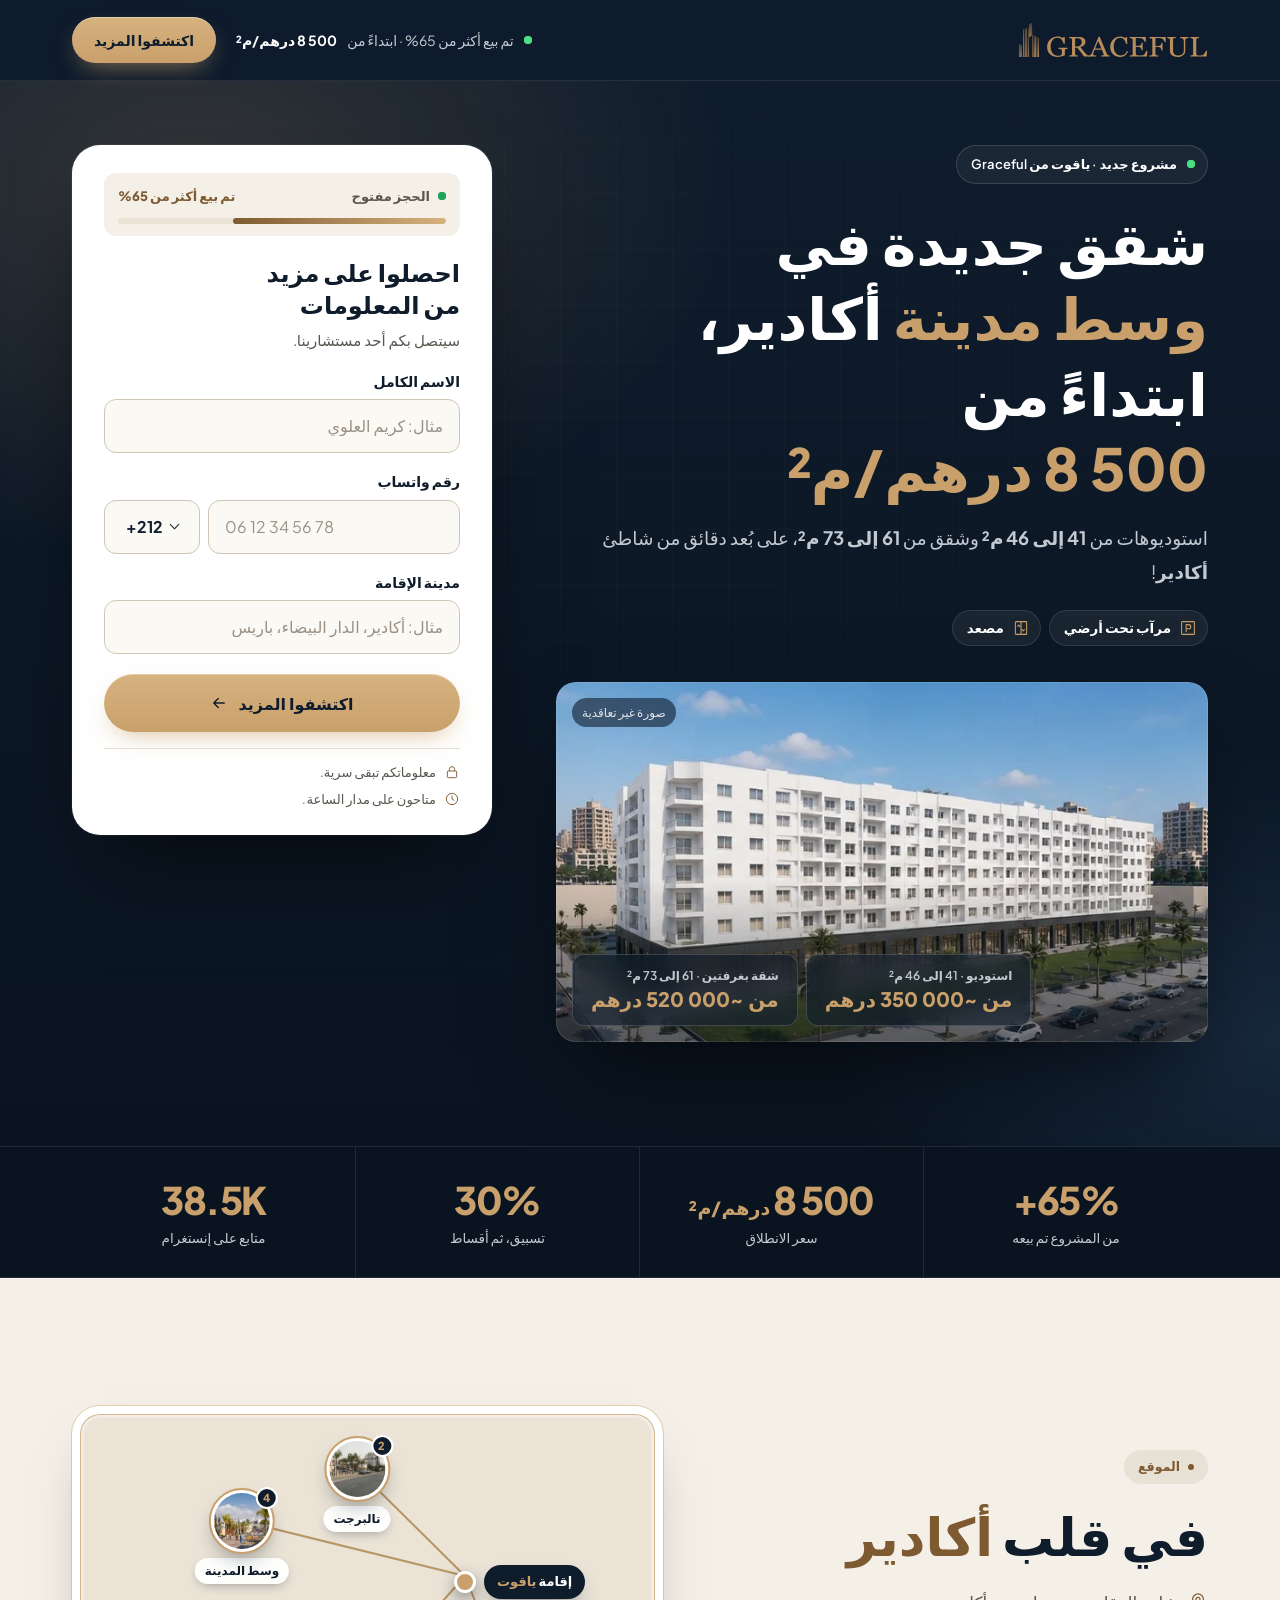
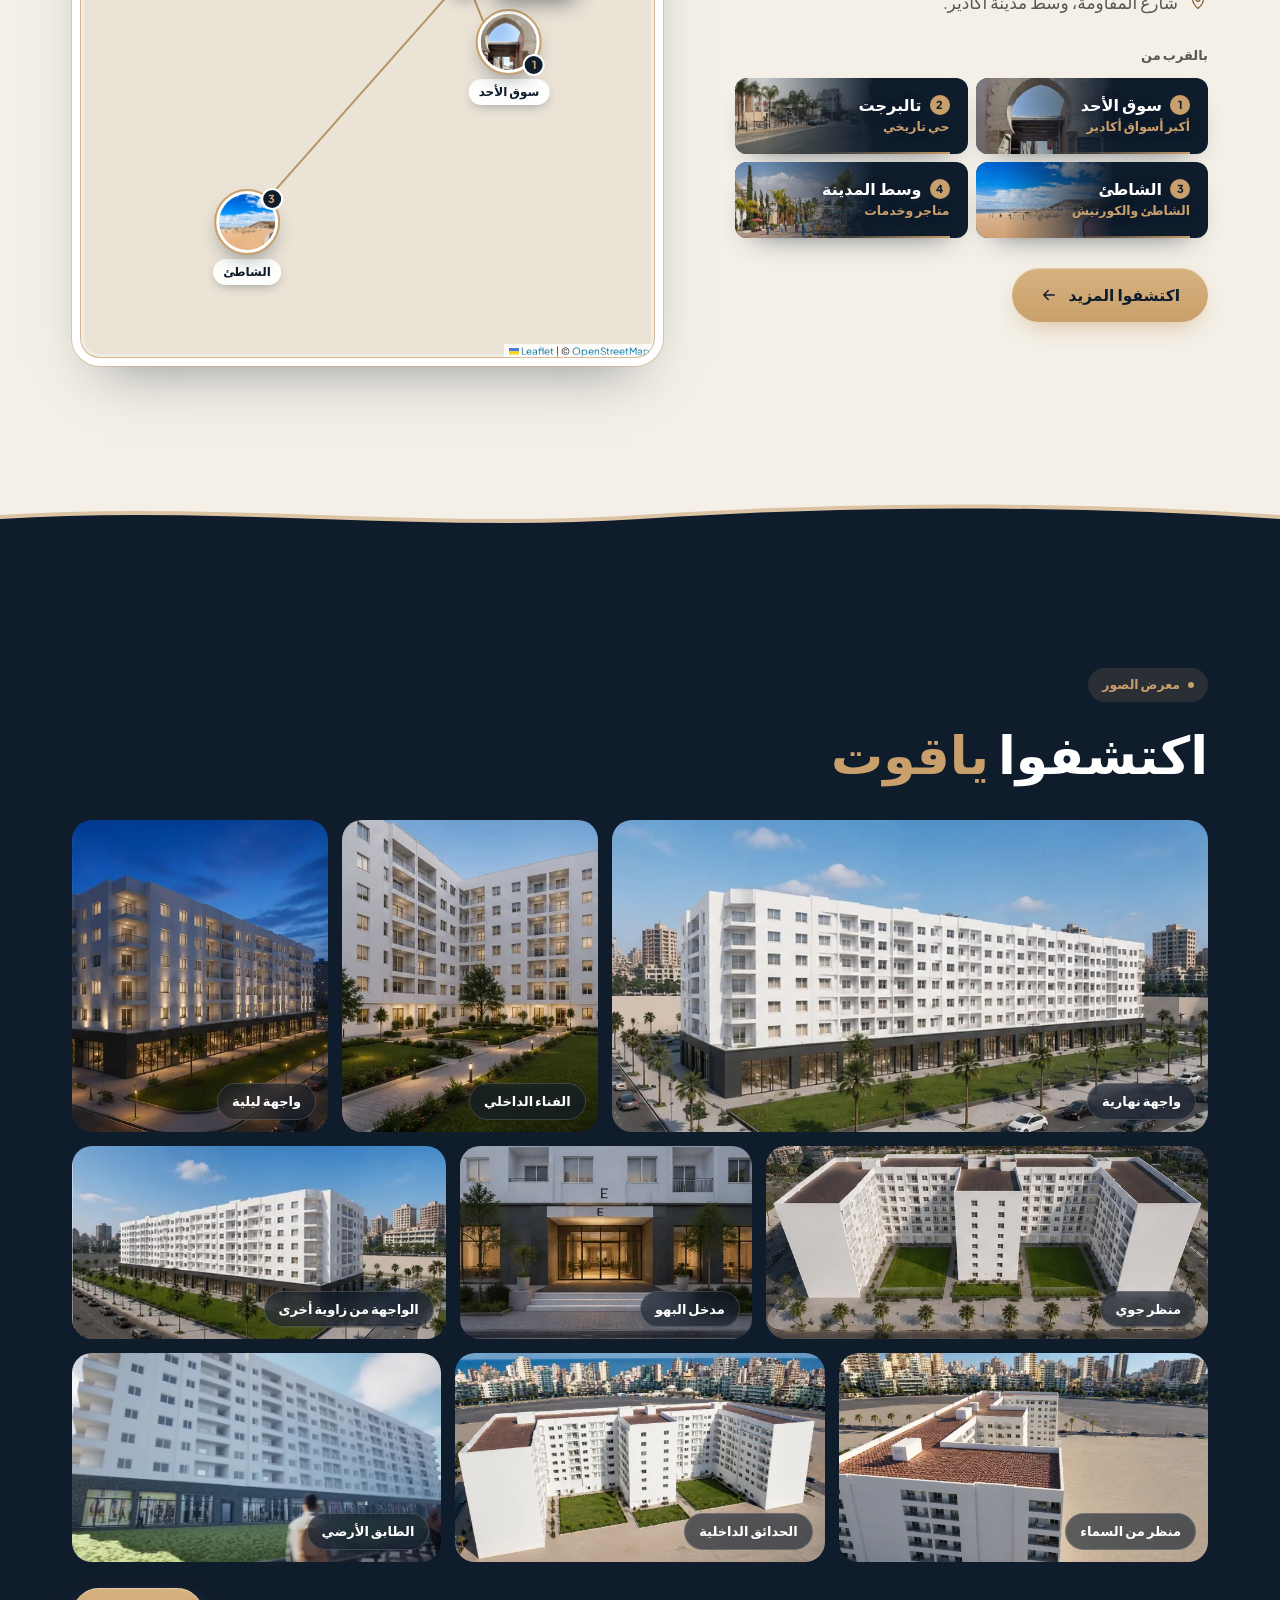
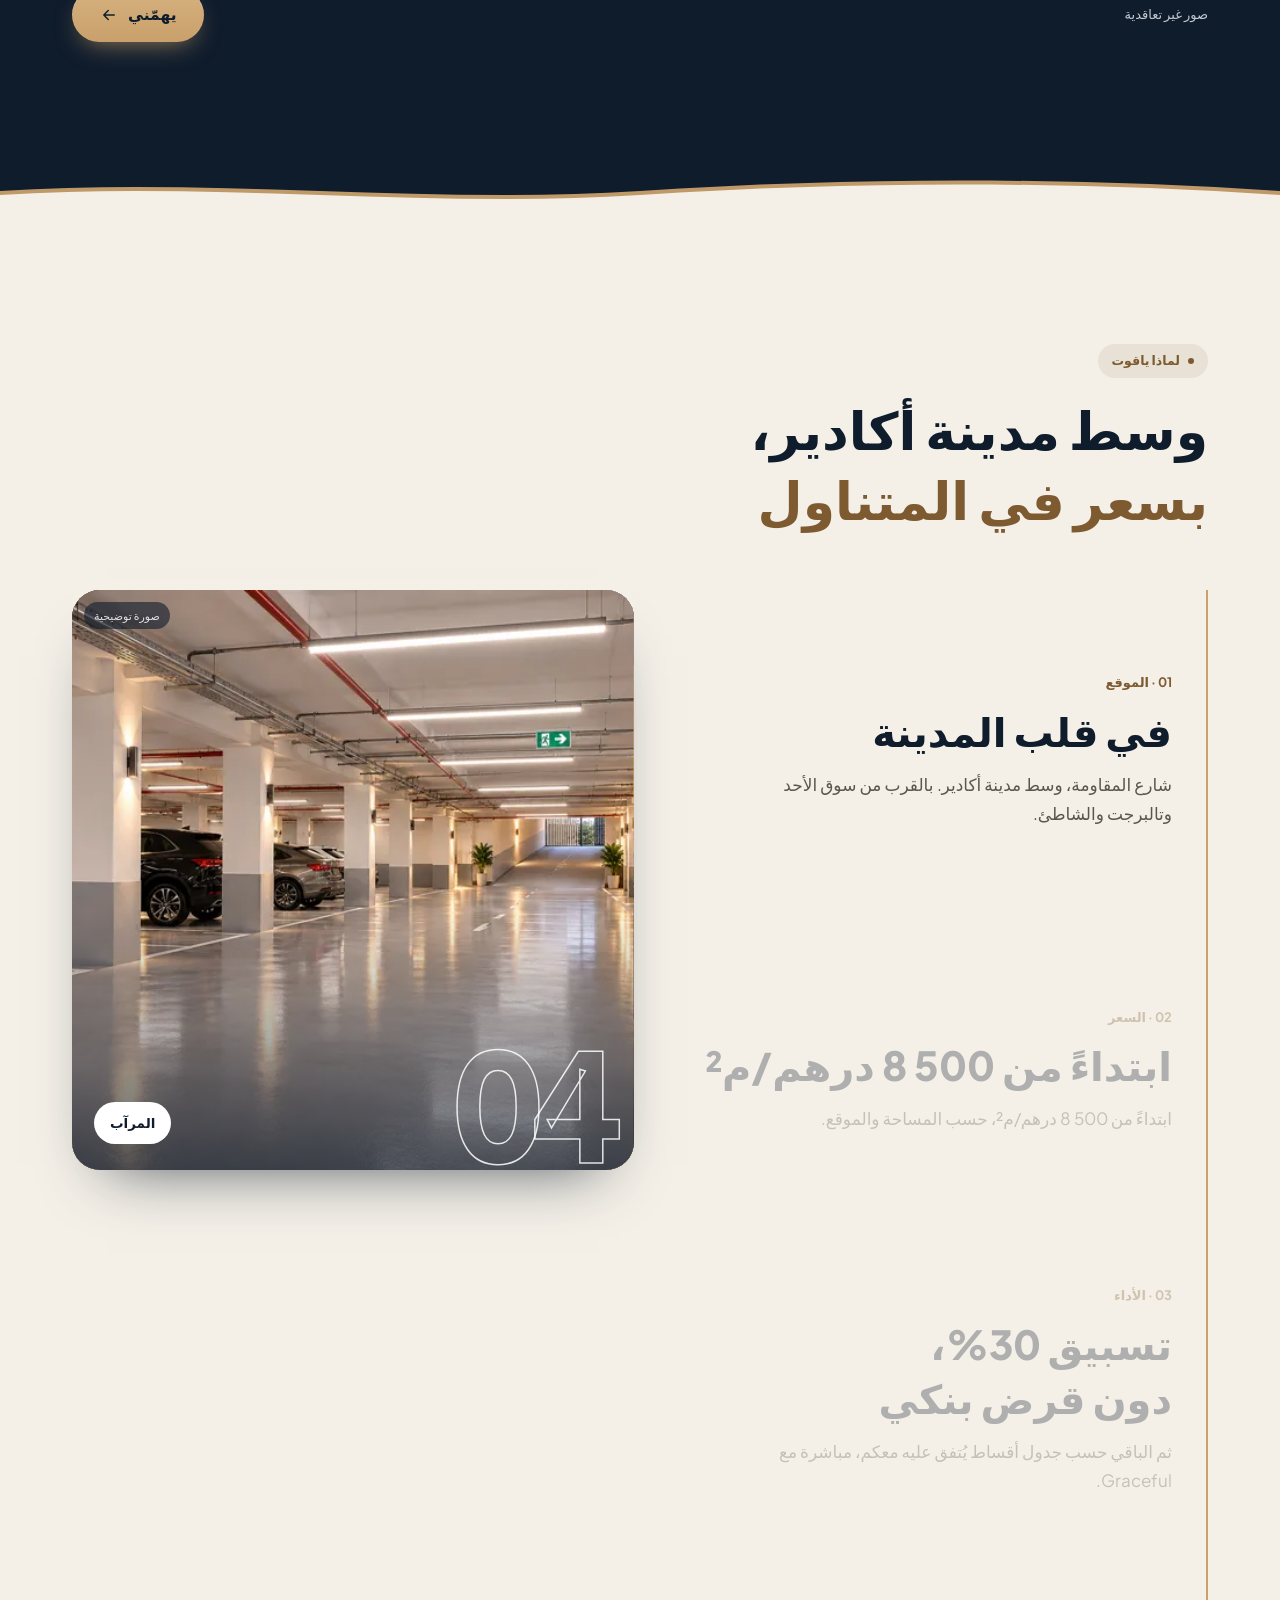
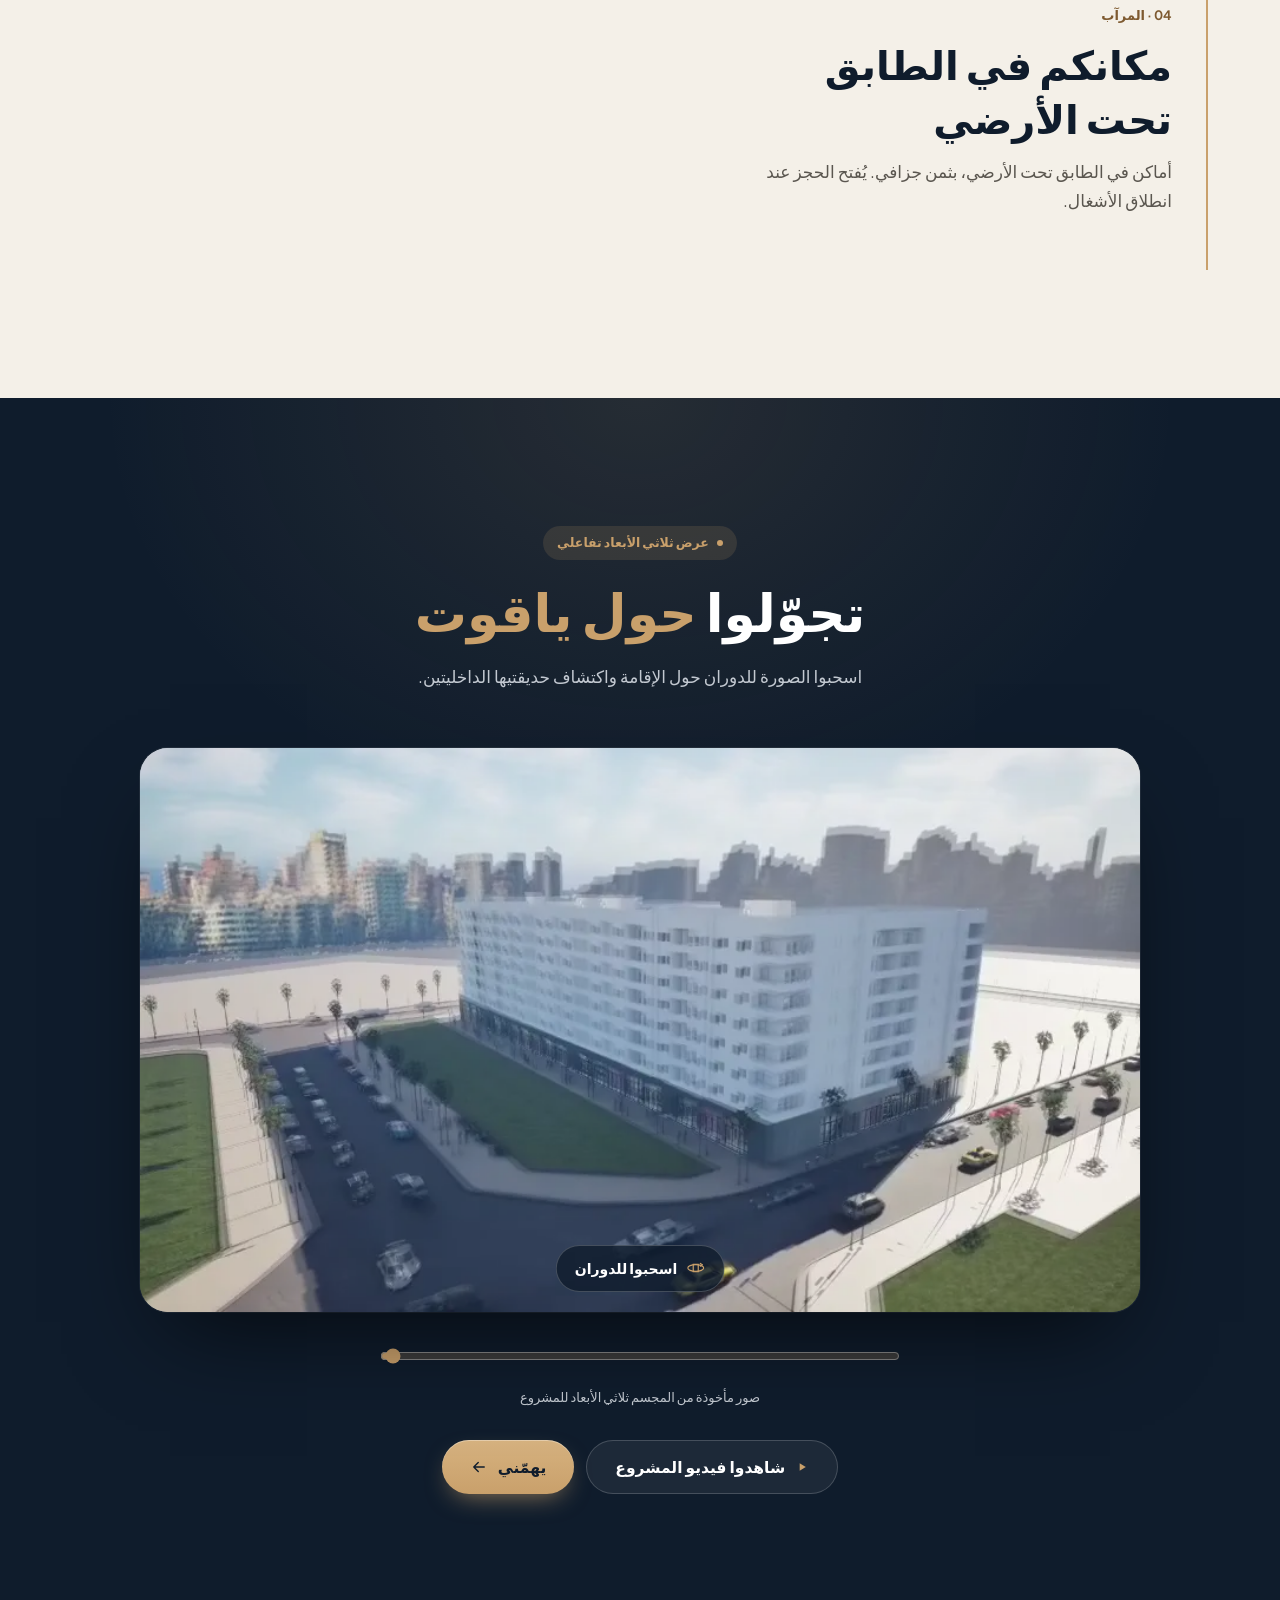
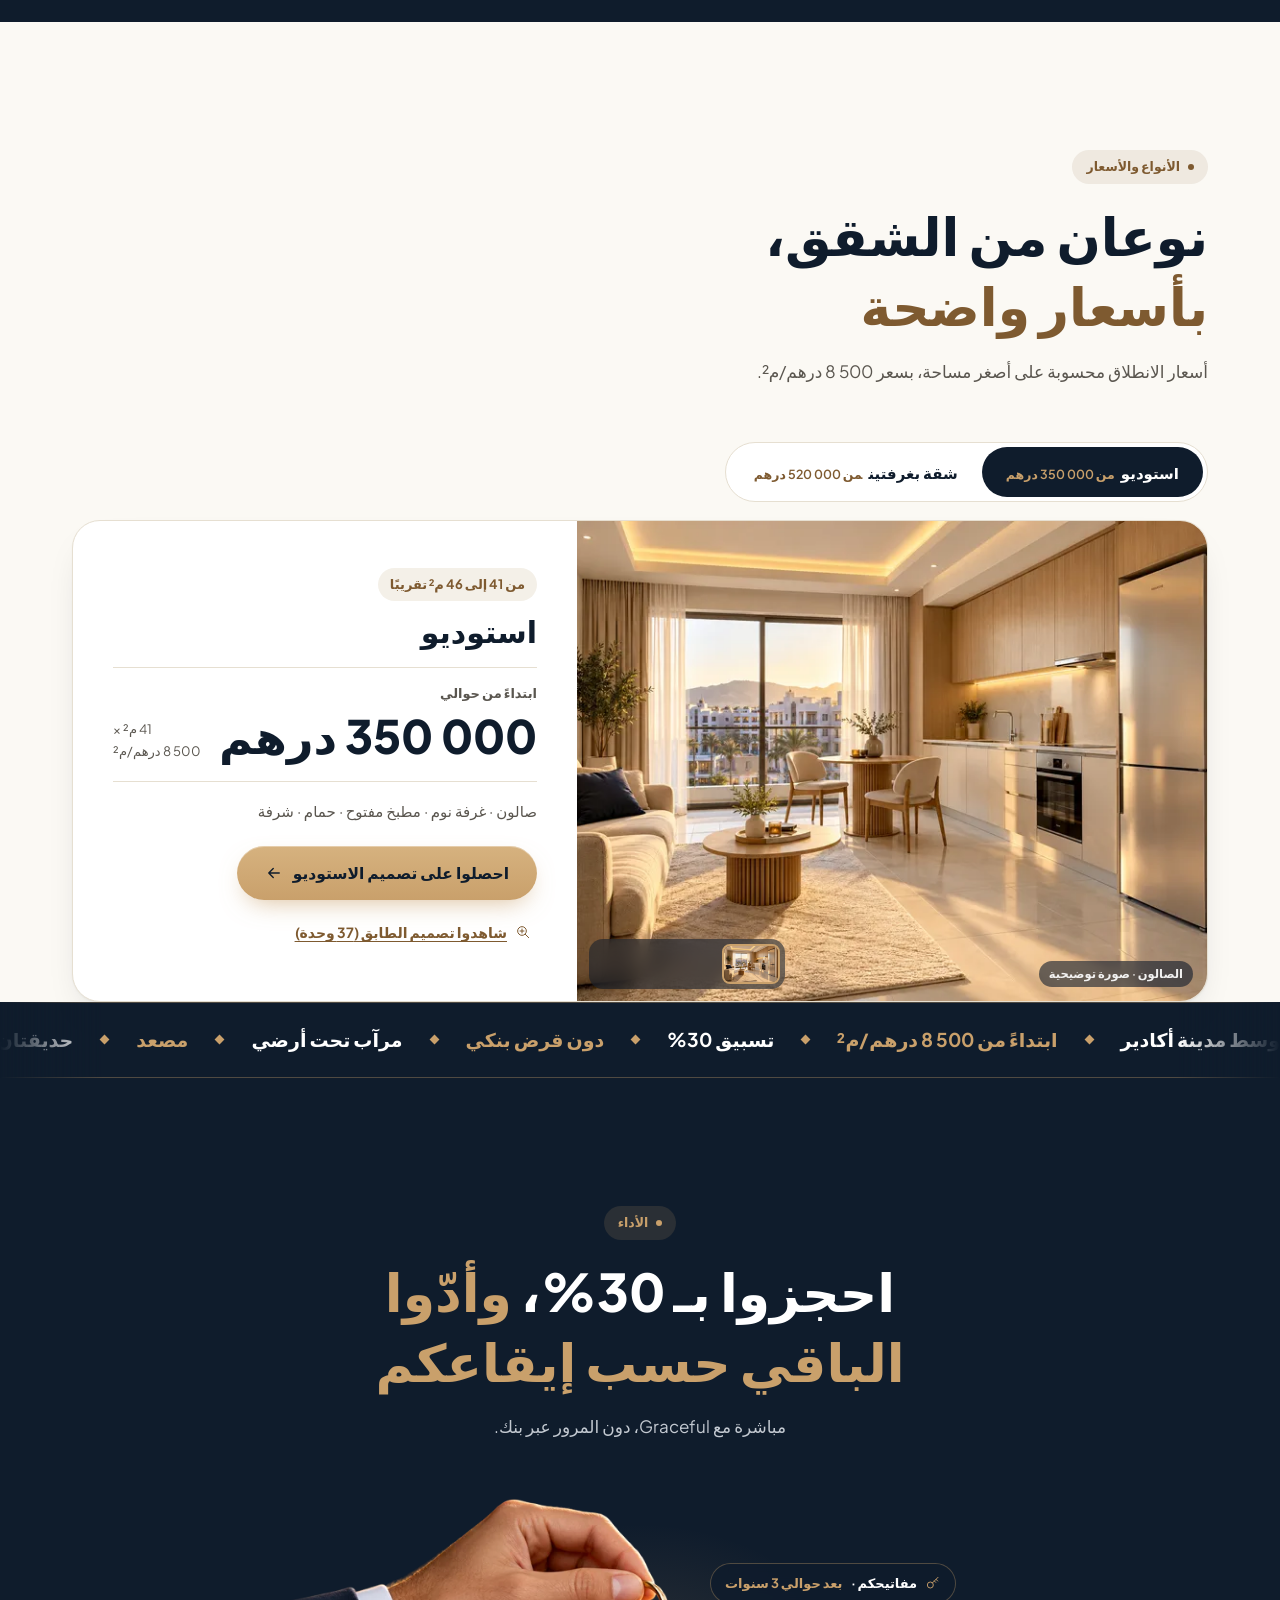
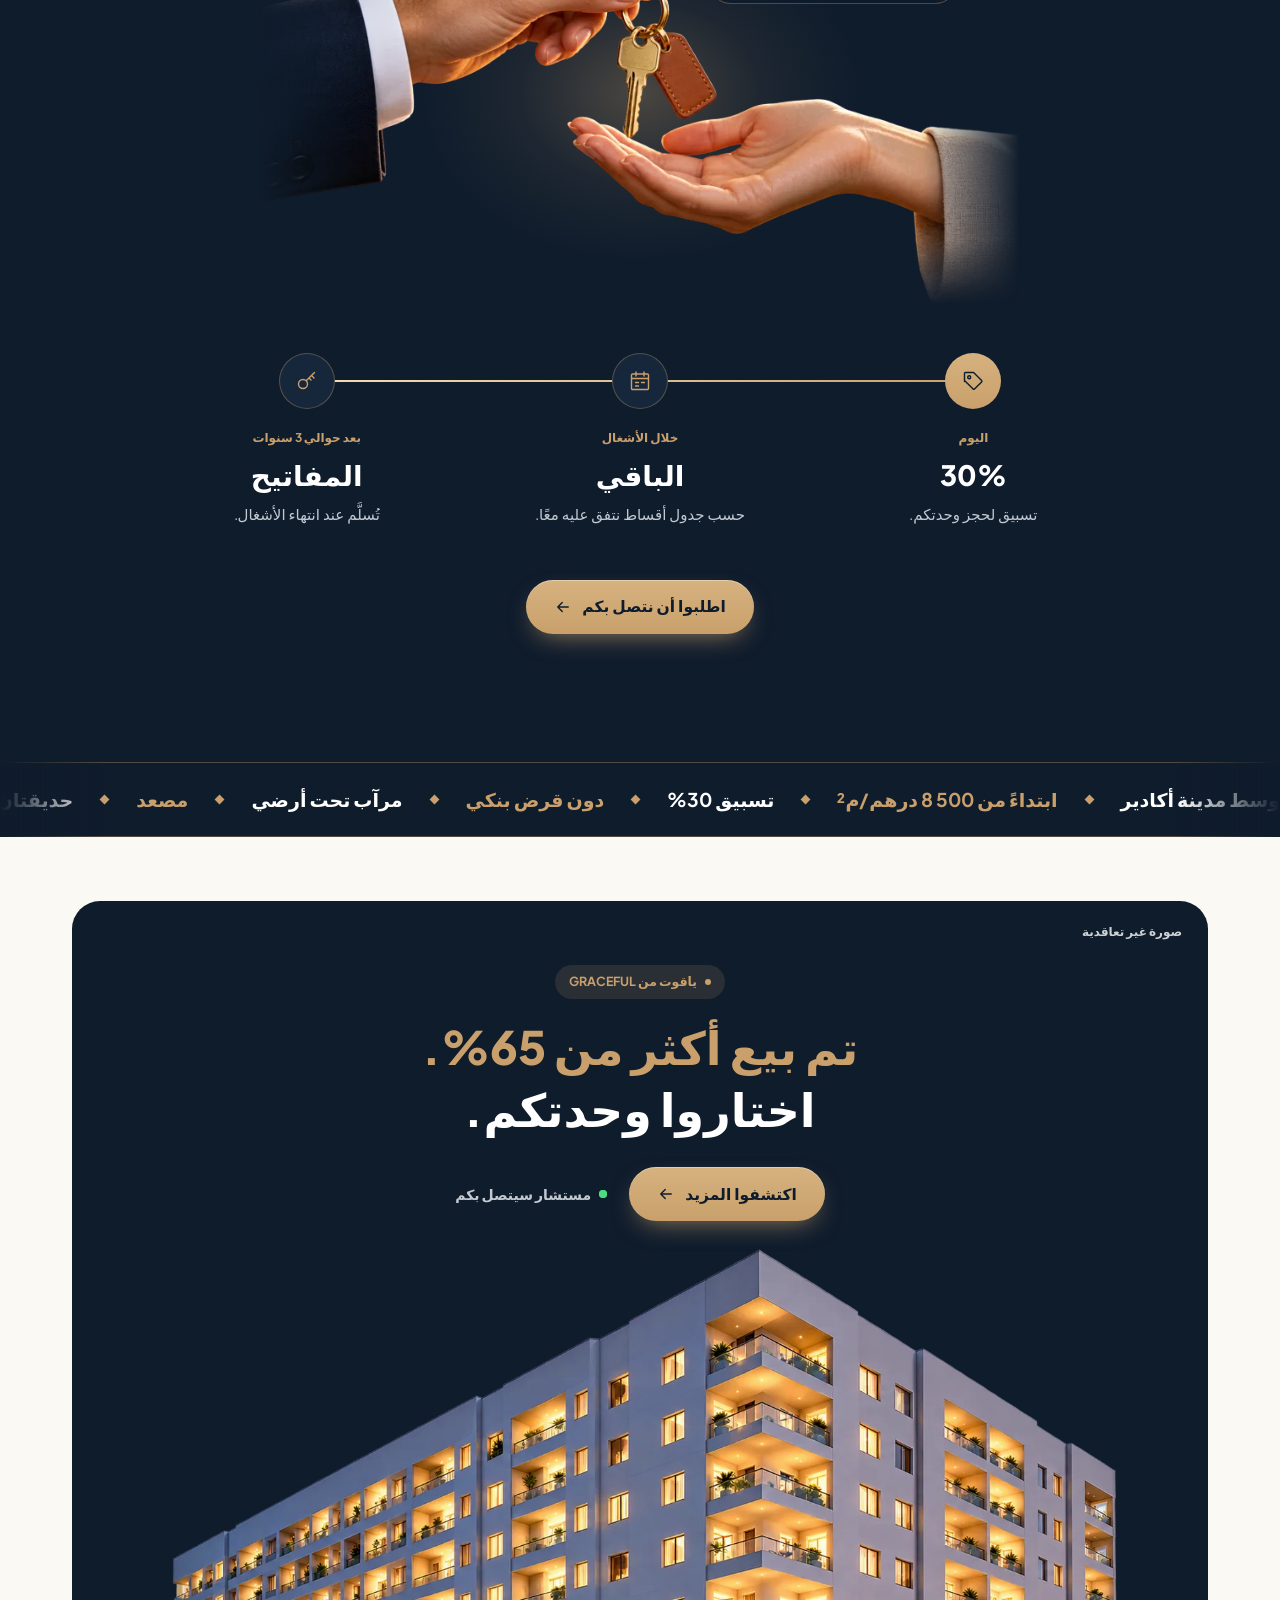
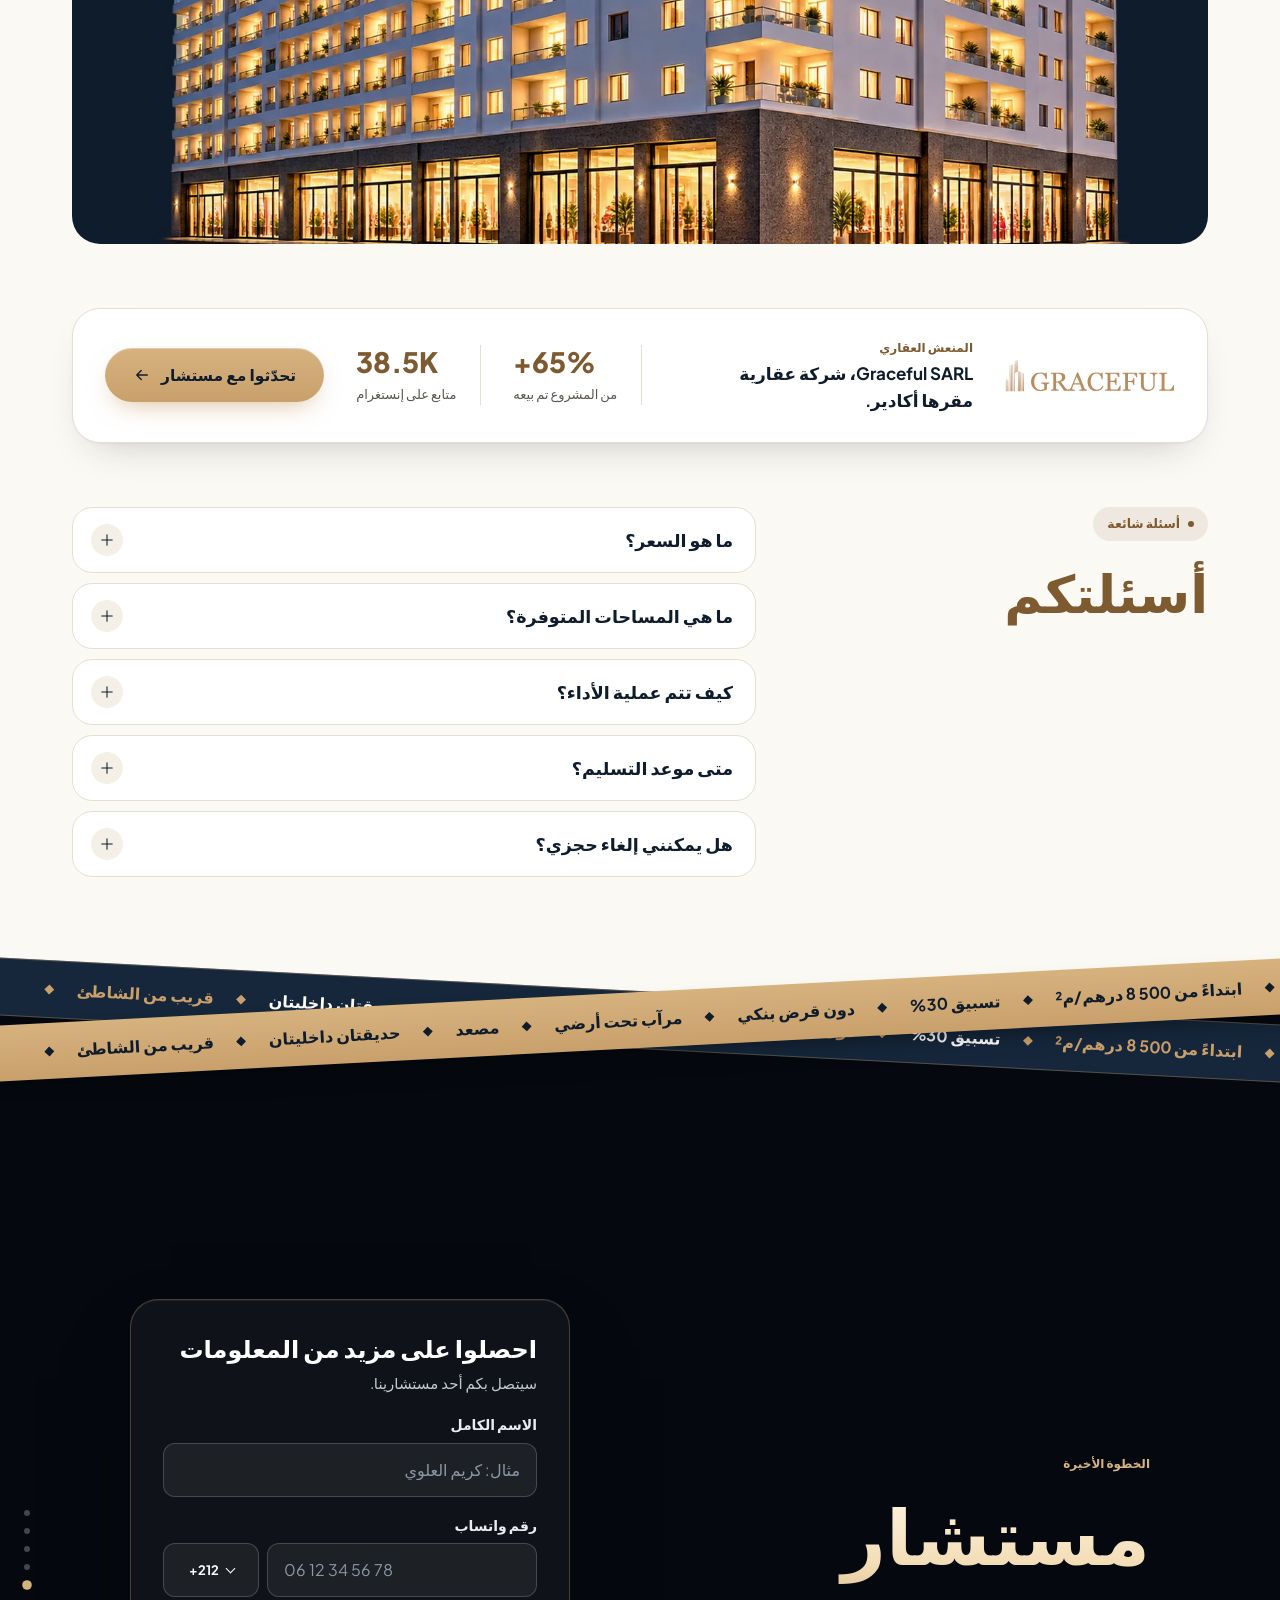
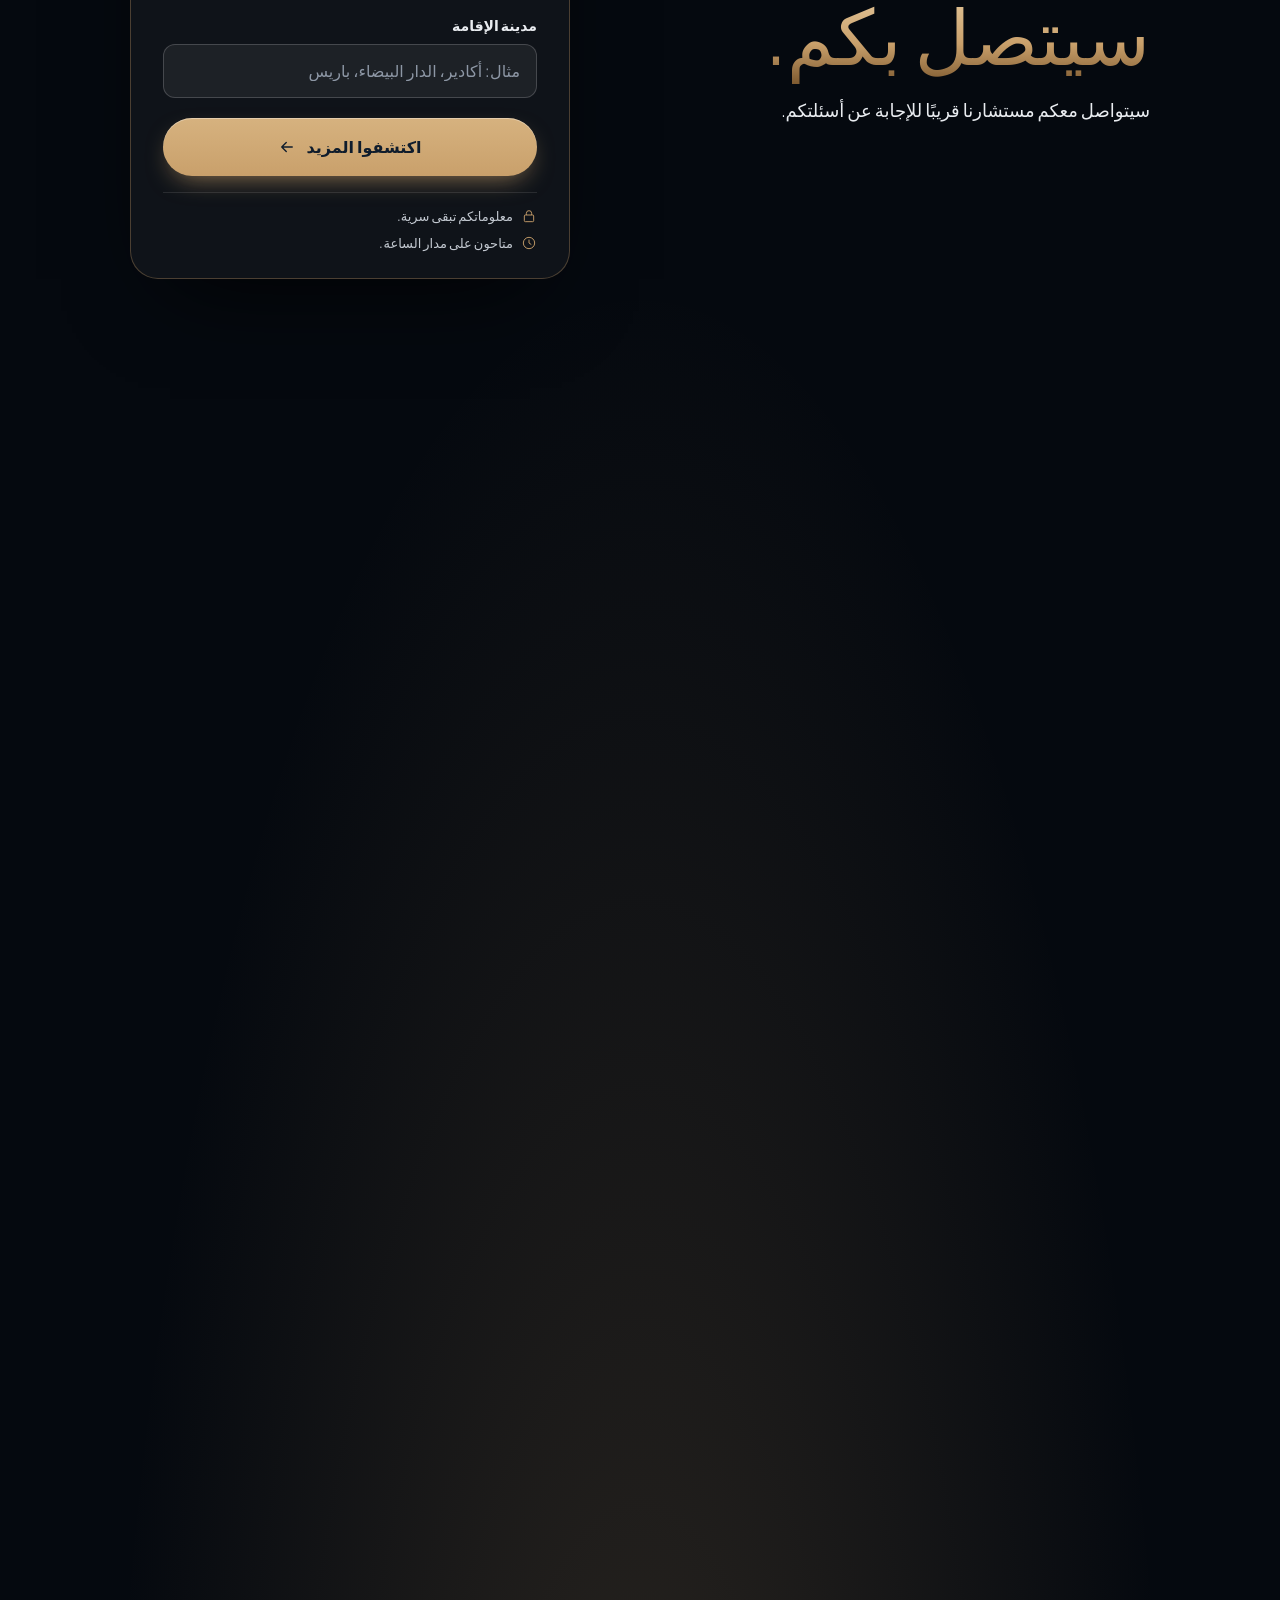
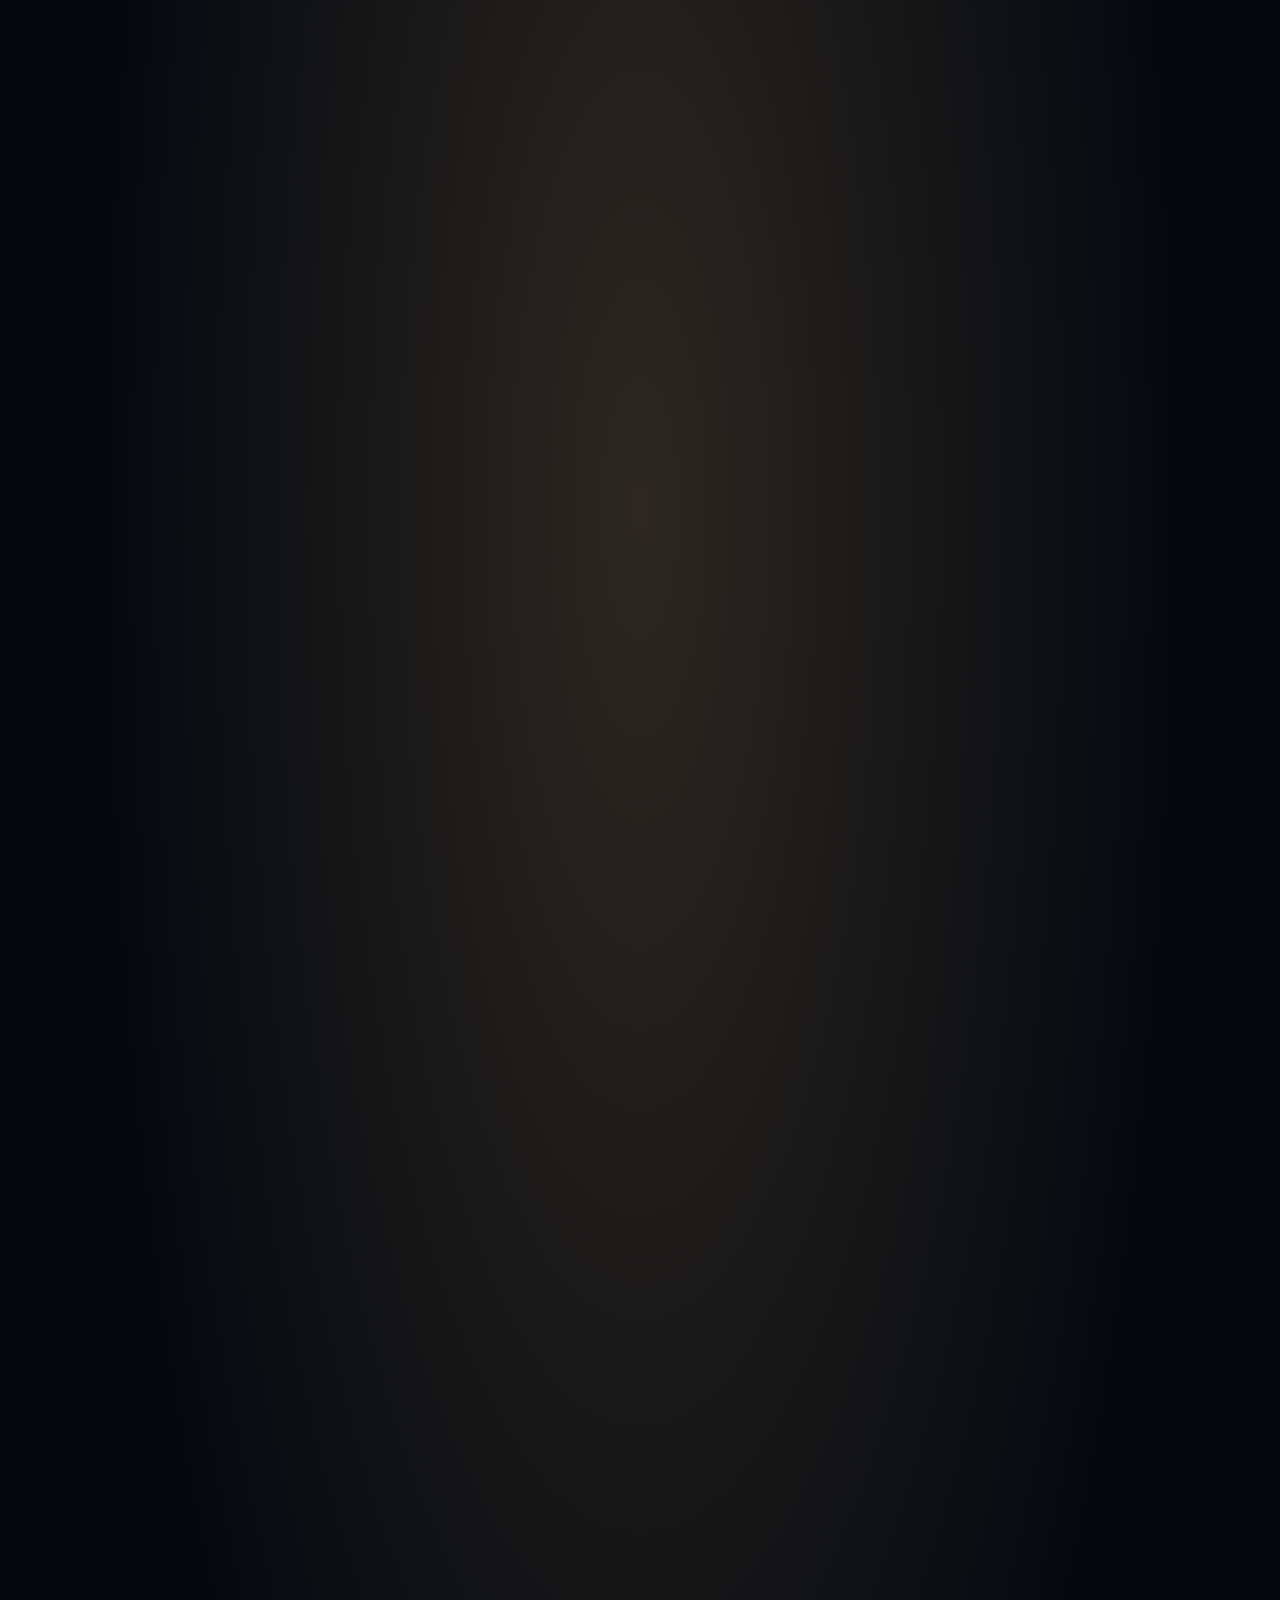
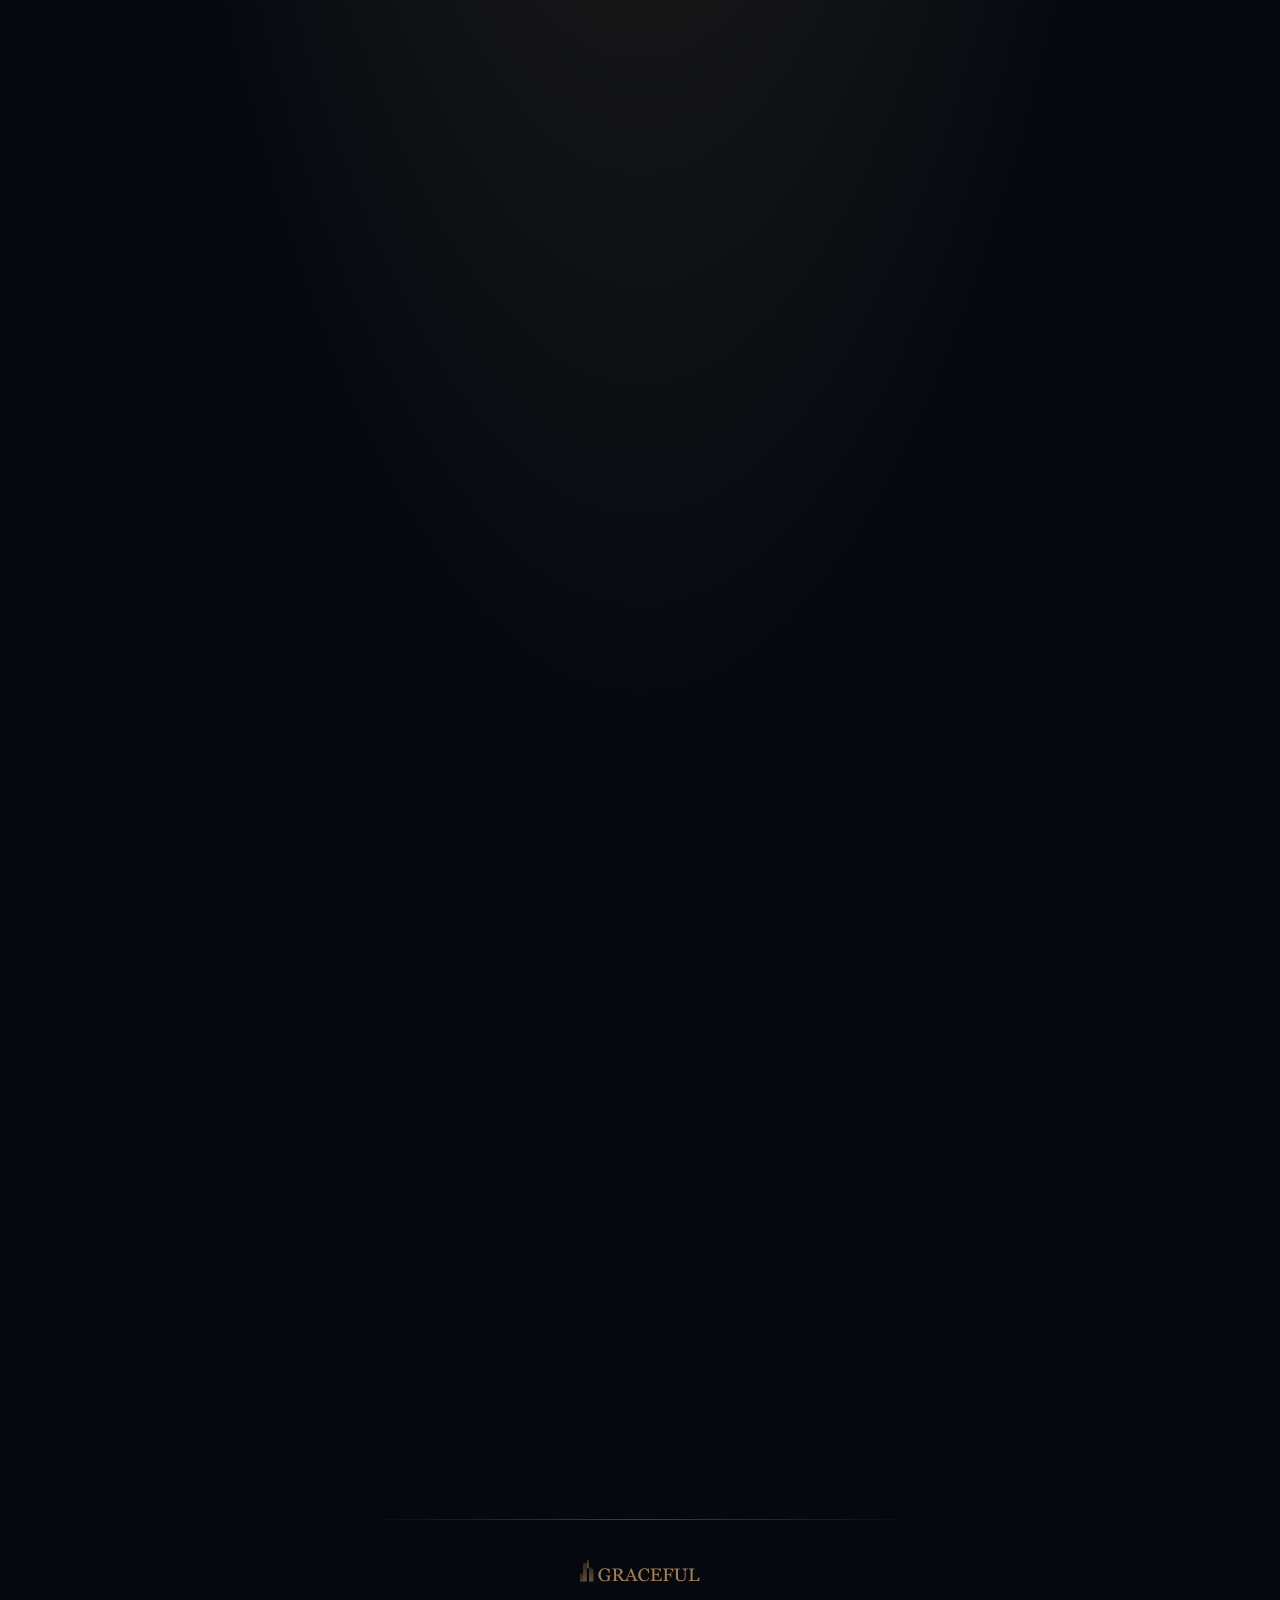
==== ar/index.html @ aa9bee60 "Yacout by Graceful landing pages, ready to publish Static site: French and Arabic full pages, their " ====
<!doctype html>
<html lang="ar" dir="rtl" data-root="../">
<head>
  <meta charset="utf-8">
  <meta name="viewport" content="width=device-width, initial-scale=1, viewport-fit=cover">
  <title>ياقوت من Graceful | شقق جديدة في وسط مدينة أكادير</title>
  <meta name="description" content="ياقوت، مشروع جديد من Graceful في وسط مدينة أكادير: استوديوهات من 41 إلى 46 م² وشقق بغرفتين من 61 إلى 73 م²، ابتداءً من 8 500 درهم/⁠م². تسبيق 30% ثم أقساط.">
  <meta name="theme-color" content="#0B1522">
  <link rel="canonical" href="https://form.graceful-agency.ma/ar/">
  <link rel="alternate" hreflang="fr" href="https://form.graceful-agency.ma/">
  <link rel="alternate" hreflang="ar" href="https://form.graceful-agency.ma/ar/">
  <link rel="alternate" hreflang="x-default" href="https://form.graceful-agency.ma/">

  <meta property="og:type" content="website">
  <meta property="og:url" content="https://form.graceful-agency.ma/ar/">
  <meta property="og:locale" content="ar_MA">
  <meta property="og:locale:alternate" content="fr_FR">
  <meta property="og:site_name" content="Graceful">
  <meta property="og:title" content="ياقوت من Graceful | شقق جديدة في وسط مدينة أكادير">
  <meta property="og:description" content="استوديوهات وشقق بغرفتين في وسط مدينة أكادير، ابتداءً من 8 500 درهم/⁠م². تسبيق 30% ثم أقساط.">
  <meta property="og:image" content="https://form.graceful-agency.ma/assets/img/og-yacout.jpg">
  <meta property="og:image:width" content="1200">
  <meta property="og:image:height" content="630">
  <meta property="og:image:alt" content="إقامة ياقوت عند غروب الشمس في أكادير، تصميم ثلاثي الأبعاد">
  <meta name="twitter:card" content="summary_large_image">

  <link rel="icon" href="../assets/img/favicon.svg" type="image/svg+xml">
  <link rel="icon" href="../assets/img/favicon-32.png" sizes="32x32" type="image/png">
  <link rel="apple-touch-icon" href="../assets/img/apple-touch-icon.png">

  <link rel="preload" href="../assets/fonts/plus-jakarta-sans-var.woff2" as="font" type="font/woff2" crossorigin>
  <link rel="preload" href="../assets/fonts/ibm-plex-sans-arabic-700.woff2" as="font" type="font/woff2" crossorigin>
  <link rel="preload" href="../assets/fonts/ibm-plex-sans-arabic-400.woff2" as="font" type="font/woff2" crossorigin>
  <link rel="preload" as="image" href="../assets/img/yacout-facade-jour.webp" imagesrcset="../assets/img/yacout-facade-jour-480.webp 480w, ../assets/img/yacout-facade-jour.webp 760w" imagesizes="(min-width: 1024px) 680px, 100vw" fetchpriority="high">
  <link rel="stylesheet" href="../assets/css/style.css">
  <link rel="stylesheet" href="../assets/css/rtl.css">
  <script>document.documentElement.classList.add('js');</script>

  <script src="../assets/js/config.js" defer></script>
  <script src="../assets/js/tracking.js" defer></script>
  <script src="../assets/js/main.js" defer></script>
</head>
<body>
  <noscript><img height="1" width="1" style="display:none" alt="" src="https://www.facebook.com/tr?id=1772189427400389&amp;ev=PageView&amp;noscript=1"></noscript>
  <svg width="0" height="0" class="visually-hidden" aria-hidden="true" focusable="false">
    <symbol id="i-pin" viewBox="0 0 24 24"><path d="M12 21s-6.5-5.6-6.5-11a6.5 6.5 0 0 1 13 0C18.5 15.4 12 21 12 21Z" fill="none" stroke="currentColor" stroke-width="1.4" stroke-linejoin="round"/><circle cx="12" cy="10" r="2.4" fill="none" stroke="currentColor" stroke-width="1.4"/></symbol>
    <symbol id="i-tag" viewBox="0 0 24 24"><path d="M3.5 12.6V4.5a1 1 0 0 1 1-1h8.1l8 8a1 1 0 0 1 0 1.4l-7.1 7.1a1 1 0 0 1-1.4 0l-8.6-8.4Z" fill="none" stroke="currentColor" stroke-width="1.4" stroke-linejoin="round"/><circle cx="8.2" cy="8.2" r="1.5" fill="none" stroke="currentColor" stroke-width="1.4"/></symbol>
    <symbol id="i-calendar" viewBox="0 0 24 24"><rect x="3.5" y="5" width="17" height="15.5" rx="1" fill="none" stroke="currentColor" stroke-width="1.4"/><path d="M3.5 9.5h17M8 3v4M16 3v4M7.5 13.5h3M13.5 13.5h3M7.5 17h3" fill="none" stroke="currentColor" stroke-width="1.4" stroke-linecap="round"/></symbol>
    <symbol id="i-parking" viewBox="0 0 24 24"><rect x="3.5" y="3.5" width="17" height="17" rx="1" fill="none" stroke="currentColor" stroke-width="1.4"/><path d="M9.5 17V7.5h3.4a2.8 2.8 0 0 1 0 5.6H9.5" fill="none" stroke="currentColor" stroke-width="1.4" stroke-linejoin="round" stroke-linecap="round"/></symbol>
    <symbol id="i-check" viewBox="0 0 24 24"><path d="m5 12.5 4.5 4.5L19 7.5" fill="none" stroke="currentColor" stroke-width="1.8" stroke-linecap="round" stroke-linejoin="round"/></symbol>
    <symbol id="i-plus" viewBox="0 0 24 24"><path d="M12 5v14M5 12h14" fill="none" stroke="currentColor" stroke-width="1.4" stroke-linecap="round"/></symbol>
    <symbol id="i-arrow" viewBox="0 0 24 24"><path d="M5 12h14M13 6l6 6-6 6" fill="none" stroke="currentColor" stroke-width="1.8" stroke-linecap="round" stroke-linejoin="round"/></symbol>
    <symbol id="i-left" viewBox="0 0 24 24"><path d="m15 5-7 7 7 7" fill="none" stroke="currentColor" stroke-width="1.6" stroke-linecap="round" stroke-linejoin="round"/></symbol>
    <symbol id="i-right" viewBox="0 0 24 24"><path d="m9 5 7 7-7 7" fill="none" stroke="currentColor" stroke-width="1.6" stroke-linecap="round" stroke-linejoin="round"/></symbol>
    <symbol id="i-close" viewBox="0 0 24 24"><path d="M6 6l12 12M18 6 6 18" fill="none" stroke="currentColor" stroke-width="1.6" stroke-linecap="round"/></symbol>
    <symbol id="i-zoom" viewBox="0 0 24 24"><circle cx="10.5" cy="10.5" r="6.5" fill="none" stroke="currentColor" stroke-width="1.5"/><path d="m15.5 15.5 5 5M10.5 7.5v6M7.5 10.5h6" fill="none" stroke="currentColor" stroke-width="1.5" stroke-linecap="round"/></symbol>
    <symbol id="i-key" viewBox="0 0 24 24"><circle cx="8" cy="15" r="4.5" fill="none" stroke="currentColor" stroke-width="1.4"/><path d="m11.2 11.8 8.3-8.3M16.5 6.5l2.5 2.5M14 9l2 2" fill="none" stroke="currentColor" stroke-width="1.4" stroke-linecap="round"/></symbol>
    <symbol id="i-lock" viewBox="0 0 24 24"><rect x="5" y="10.5" width="14" height="10" rx="1.5" fill="none" stroke="currentColor" stroke-width="1.4"/><path d="M8 10.5V8a4 4 0 0 1 8 0v2.5" fill="none" stroke="currentColor" stroke-width="1.4"/></symbol>
    <symbol id="i-play" viewBox="0 0 24 24"><path d="M8 5.5v13l10.5-6.5z" fill="currentColor"/></symbol>
    <symbol id="i-elevator" viewBox="0 0 24 24"><rect x="4.5" y="3.5" width="15" height="17" rx="1" fill="none" stroke="currentColor" stroke-width="1.4"/><path d="M12 3.5v17M7.5 10l1.5-2 1.5 2M13.5 14l1.5 2 1.5-2" fill="none" stroke="currentColor" stroke-width="1.4" stroke-linecap="round" stroke-linejoin="round"/></symbol>
    <symbol id="i-orbit" viewBox="0 0 24 24"><ellipse cx="12" cy="12" rx="9.5" ry="4" fill="none" stroke="currentColor" stroke-width="1.4"/><path d="m17.5 6.5 2.5 1.6-2.4 1.8" fill="none" stroke="currentColor" stroke-width="1.4" stroke-linecap="round" stroke-linejoin="round"/><path d="M9 7.5h6v9H9z" fill="none" stroke="currentColor" stroke-width="1.4"/></symbol>
    <symbol id="i-clock" viewBox="0 0 24 24"><circle cx="12" cy="12" r="8.5" fill="none" stroke="currentColor" stroke-width="1.4"/><path d="M12 7.5V12l3 2" fill="none" stroke="currentColor" stroke-width="1.4" stroke-linecap="round"/></symbol>
    <symbol id="i-shield" viewBox="0 0 24 24"><path d="M12 3.5 5 6v5.5c0 4.4 3 8 7 9 4-1 7-4.6 7-9V6l-7-2.5Z" fill="none" stroke="currentColor" stroke-width="1.4" stroke-linejoin="round"/><path d="m9 12 2.2 2.2L15.5 10" fill="none" stroke="currentColor" stroke-width="1.5" stroke-linecap="round" stroke-linejoin="round"/></symbol>
    <symbol id="i-chat" viewBox="0 0 24 24"><path d="M12 4a8 8 0 0 0-6.9 12.1L4 20l4-1.1A8 8 0 1 0 12 4Z" fill="none" stroke="currentColor" stroke-width="1.4" stroke-linejoin="round"/><path d="M8.5 11h7M8.5 14h4.5" fill="none" stroke="currentColor" stroke-width="1.4" stroke-linecap="round"/></symbol>
  </svg>

  <header class="site-header" data-header>
    <div class="container header-inner">
      <img class="header-logo" src="../assets/img/logo-graceful-header.svg" alt="Graceful" width="196" height="38">
      <div class="header-actions">
        <p class="header-price"><span class="live-dot" aria-hidden="true"></span>تم بيع أكثر من 65% · ابتداءً من <strong>8&nbsp;500&nbsp;درهم/⁠م²</strong></p>
        <a class="btn btn-gold btn-sm" href="#formulaire" data-cta>اكتشفوا المزيد</a>
      </div>
    </div>
  </header>

  <main>
    <!-- ============ HERO + FORMULAIRE ============ -->
    <section class="hero" aria-labelledby="hero-title">
      <div class="hero-bg" aria-hidden="true"></div>
      <div class="container hero-grid">
        <div class="hero-copy">
          <p class="badge"><span class="live-dot" aria-hidden="true"></span>مشروع جديد · ياقوت من Graceful</p>
          <h1 id="hero-title">شقق جديدة <span class="h1-place">في <em>وسط مدينة</em> أكادير،</span> <span class="h1-price">ابتداءً من <span class="gold">8&nbsp;500&nbsp;درهم/⁠م²</span></span></h1>
          <p class="hero-sub">استوديوهات من <strong>41 إلى 46&nbsp;م²</strong> وشقق من <strong>61 إلى 73&nbsp;م²</strong>، على بُعد دقائق من شاطئ <strong>أكادير</strong>!</p>
          <ul class="reassurance">
            <li><svg class="icon" aria-hidden="true"><use href="#i-parking"/></svg>مرآب تحت أرضي</li>
            <li><svg class="icon" aria-hidden="true"><use href="#i-elevator"/></svg>مصعد</li>
          </ul>
        </div>

        <figure class="hero-media">
          <div class="hero-frame">
            <img src="../assets/img/yacout-facade-jour.webp"
                 srcset="../assets/img/yacout-facade-jour-480.webp 480w, ../assets/img/yacout-facade-jour.webp 760w"
                 sizes="(min-width: 1024px) 680px, 100vw"
                 width="760" height="397" fetchpriority="high"
                 alt="تصميم ثلاثي الأبعاد لإقامة ياقوت: عمارة بيضاء من سبعة طوابق بطابق أرضي زجاجي، مع حديقة ونخيل، في وسط مدينة أكادير">
            <video class="hero-video" data-hero-video data-src="../assets/vid/yacout-interieur.mp4" muted playsinline loop preload="none" aria-hidden="true" tabindex="-1"></video>
            <span class="img-note">صورة غير تعاقدية</span>
          </div>
          <figcaption class="hero-prices">
            <span><small>استوديو · 41 إلى 46&nbsp;م²</small>من ~350&nbsp;000&nbsp;درهم</span>
            <span><small>شقة بغرفتين · 61 إلى 73&nbsp;م²</small>من ~520&nbsp;000&nbsp;درهم</span>
          </figcaption>
        </figure>

        <div class="hero-form" id="formulaire" tabindex="-1">
          <form class="lead-form card-form" data-location="hero" novalidate>
            <div class="sold" aria-hidden="true">
              <div class="sold-top"><span><span class="live-dot" aria-hidden="true"></span>الحجز مفتوح</span><strong>تم بيع أكثر من 65%</strong></div>
              <div class="sold-bar"><span></span></div>
            </div>

            <div class="form-step" data-step="1">
              <h2 class="form-title">احصلوا على مزيد من المعلومات</h2>
              <p class="form-intro">سيتصل بكم أحد مستشارينا.</p>
              <p class="form-chosen" data-chosen hidden>طلبكم: <strong data-chosen-label></strong></p>

              <div class="field">
                <label for="hero-name">الاسم الكامل</label>
                <input id="hero-name" name="full_name" type="text" autocomplete="name" autocapitalize="words" required maxlength="80" placeholder="مثال: كريم العلوي" aria-describedby="hero-name-err">
                <p class="field-error" id="hero-name-err" aria-live="polite"></p>
              </div>

              <div class="field">
                <label for="hero-phone">رقم واتساب</label>
                <div class="phone-row">
                  <div class="cc">
                    <span class="cc-label" aria-hidden="true">+212</span>
                    <select name="phone_country" aria-label="رمز البلد" data-country></select>
                  </div>
                  <input id="hero-phone" name="phone" type="tel" inputmode="tel" autocomplete="tel-national" required maxlength="20" placeholder="06 12 34 56 78" aria-describedby="hero-phone-err">
                </div>
                <p class="field-error" id="hero-phone-err" aria-live="polite"></p>
              </div>

              <div class="field">
                <label for="hero-city">مدينة الإقامة</label>
                <input id="hero-city" name="residence" type="text" autocomplete="address-level2" autocapitalize="words" required maxlength="60" placeholder="مثال: أكادير، الدار البيضاء، باريس" aria-describedby="hero-city-err">
                <p class="field-error" id="hero-city-err" aria-live="polite"></p>
              </div>

              <button class="btn btn-gold btn-block btn-arrow" type="submit" data-submit><span data-label>اكتشفوا المزيد</span><svg class="icon" aria-hidden="true"><use href="#i-arrow"/></svg></button>
              <p class="form-status" role="alert" data-status></p>
              <ul class="form-meta">
                <li><svg class="icon" aria-hidden="true"><use href="#i-lock"/></svg>معلوماتكم تبقى سرية.</li>
                <li><svg class="icon" aria-hidden="true"><use href="#i-clock"/></svg><span>متاحون على مدار الساعة.</span></li>
              </ul>
            </div>

            <div class="form-step" data-step="2" hidden>
              <div class="form-progress">
                <p class="form-ok"><svg class="icon" aria-hidden="true"><use href="#i-check"/></svg>تم إرسال الطلب</p>
                <p class="form-progress-label">الخطوة الأخيرة، اختيارية</p>
              </div>
              <h2 class="form-title" tabindex="-1" data-step2-title>3 أسئلة لننصحكم بشكل أفضل</h2>

              <!-- Valeurs envoyées au CRM en français, comme sur la page française -->
              <fieldset class="choices">
                <legend>نوع العقار</legend>
                <label class="chip"><input type="radio" name="property_type" value="Studio"><span>استوديو</span></label>
                <label class="chip"><input type="radio" name="property_type" value="Appartement 2 chambres"><span>شقة بغرفتين</span></label>
              </fieldset>
              <fieldset class="choices">
                <legend>الهدف</legend>
                <label class="chip"><input type="radio" name="goal" value="Habiter"><span>السكن</span></label>
                <label class="chip"><input type="radio" name="goal" value="Investir"><span>الاستثمار</span></label>
              </fieldset>
              <fieldset class="choices">
                <legend>موعد الشراء</legend>
                <label class="chip"><input type="radio" name="timeline" value="Immédiatement"><span>فورًا</span></label>
                <label class="chip"><input type="radio" name="timeline" value="Ce mois-ci"><span>هذا الشهر</span></label>
                <label class="chip"><input type="radio" name="timeline" value="Entre 1 et 3 mois"><span>بين شهر و3 أشهر</span></label>
              </fieldset>

              <button class="btn btn-gold btn-block btn-arrow" type="button" data-finish><span data-label>إنهاء</span><svg class="icon" aria-hidden="true"><use href="#i-arrow"/></svg></button>
              <p class="form-status" role="alert" data-status2></p>
              <button class="link-skip" type="button" data-skip>تخطي هذه الخطوة</button>
            </div>
          </form>
        </div>
      </div>
    </section>

    <!-- ============ CHIFFRES CLÉS ============ -->
    <section class="proof" aria-label="ياقوت بالأرقام">
      <div class="container">
        <ul class="proof-grid">
          <li><strong dir="ltr">+65%</strong><span>من المشروع تم بيعه</span></li>
          <li><strong>8&nbsp;500<small> درهم/⁠م²</small></strong><span>سعر الانطلاق</span></li>
          <li><strong>30%</strong><span>تسبيق، ثم أقساط</span></li>
          <li><strong dir="ltr">38.5K</strong><span>متابع على إنستغرام</span></li>
        </ul>
      </div>
    </section>

    <!-- ============ LOCALISATION ============ -->
    <section class="section section-ivory" aria-labelledby="loc-title">
      <div class="container loc-grid">
        <div class="loc-copy reveal">
          <p class="eyebrow">الموقع</p>
          <h2 id="loc-title" class="section-title">في قلب <em>أكادير</em></h2>
          <p class="loc-address"><svg class="icon" aria-hidden="true"><use href="#i-pin"/></svg>شارع المقاومة، وسط مدينة أكادير.</p>
          <p class="loc-label">بالقرب من</p>
          <ul class="loc-list">
            <li data-lat="30.4125" data-lng="-9.5798"><img src="../assets/img/loc-souk-el-had.webp" srcset="../assets/img/loc-souk-el-had.webp 360w, ../assets/img/loc-souk-el-had-720.webp 720w" sizes="(min-width: 1024px) 160px, 60vw" width="360" height="240" loading="lazy" decoding="async" alt=""><b><em class="loc-nb" aria-hidden="true">1</em>سوق الأحد</b><span>أكبر أسواق أكادير</span></li>
            <li data-lat="30.4237" data-lng="-9.5906"><img src="../assets/img/loc-talborjt.webp" srcset="../assets/img/loc-talborjt.webp 360w, ../assets/img/loc-talborjt-720.webp 720w" sizes="(min-width: 1024px) 160px, 60vw" width="360" height="240" loading="lazy" decoding="async" alt=""><b><em class="loc-nb" aria-hidden="true">2</em>تالبرجت</b><span>حي تاريخي</span></li>
            <li data-lat="30.3976" data-lng="-9.6001"><img src="../assets/img/loc-plage.webp" srcset="../assets/img/loc-plage.webp 360w, ../assets/img/loc-plage-720.webp 720w" sizes="(min-width: 1024px) 160px, 60vw" width="360" height="240" loading="lazy" decoding="async" alt=""><b><em class="loc-nb" aria-hidden="true">3</em>الشاطئ</b><span>الشاطئ والكورنيش</span></li>
            <li data-lat="30.4199" data-lng="-9.6005"><img src="../assets/img/loc-centre-ville.webp" srcset="../assets/img/loc-centre-ville.webp 360w, ../assets/img/loc-centre-ville-720.webp 720w" sizes="(min-width: 1024px) 160px, 60vw" width="360" height="240" loading="lazy" decoding="async" alt=""><b><em class="loc-nb" aria-hidden="true">4</em>وسط المدينة</b><span>متاجر وخدمات</span></li>
          </ul>
          <a class="btn btn-gold btn-arrow" href="#formulaire" data-cta><span>اكتشفوا المزيد</span><svg class="icon" aria-hidden="true"><use href="#i-arrow"/></svg></a>
        </div>
        <div class="loc-media reveal">
          <!-- Position de la résidence : approximative (boulevard de la Résistance / Al Moukaouama), à remplacer par la position exacte (comme sur la page française) -->
          <div class="map" data-map data-lat="30.4158" data-lng="-9.5814">
            <a class="map-fallback" href="https://www.google.com/maps/search/?api=1&amp;query=30.4158%2C-9.5814" target="_blank" rel="noopener">عرض الخريطة</a>
          </div>
        </div>
      </div>
    </section>

    <!-- Vague animée (Localisation → Galerie) -->
    <div class="wave wave--to-dark" aria-hidden="true">
      <svg class="wave-gold" viewBox="0 0 2400 48" preserveAspectRatio="none" focusable="false"><path d="M0 21 C200 7 400 35 600 21 S1000 7 1200 21 S1600 35 1800 21 S2200 7 2400 21 V48 H0Z"/></svg>
      <svg class="wave-fill" viewBox="0 0 2400 48" preserveAspectRatio="none" focusable="false"><path d="M0 25 C200 11 400 39 600 25 S1000 11 1200 25 S1600 39 1800 25 S2200 11 2400 25 V48 H0Z"/></svg>
    </div>

    <!-- ============ GALERIE ============ -->
    <section class="section section-dark gallery-section" aria-labelledby="gallery-title">
      <div class="container gallery-head reveal">
        <div>
          <p class="eyebrow">معرض الصور</p>
          <h2 id="gallery-title" class="section-title">اكتشفوا <em>ياقوت</em></h2>
        </div>
        <div class="gallery-nav" data-gallery-nav>
          <span class="gallery-count" data-gallery-count aria-hidden="true" dir="ltr">1 / 9</span>
          <!-- de droite à gauche : « précédente » pointe vers la droite -->
          <button class="round-btn" type="button" data-gallery-prev aria-label="الصورة السابقة"><svg class="icon" aria-hidden="true"><use href="#i-right"/></svg></button>
          <button class="round-btn" type="button" data-gallery-next aria-label="الصورة التالية"><svg class="icon" aria-hidden="true"><use href="#i-left"/></svg></button>
        </div>
      </div>
      <div class="gallery-wrap">
        <ul class="gallery" data-gallery tabindex="0" aria-label="تصاميم ثلاثية الأبعاد لإقامة ياقوت (اسحبوا لمشاهدة المزيد)">
          <li class="g-item" style="--ar:1.914"><button type="button" class="g-open" data-zoom="0" aria-label="تكبير: واجهة نهارية"><img src="../assets/img/yacout-facade-jour.webp" srcset="../assets/img/yacout-facade-jour-480.webp 480w, ../assets/img/yacout-facade-jour.webp 760w" sizes="(min-width: 1024px) 560px, 86vw" width="760" height="397" loading="lazy" decoding="async" alt="واجهة نهارية: عمارة بيضاء، طابق أرضي زجاجي، عشب ونخيل"></button><span class="g-cap">واجهة نهارية</span></li>
          <li class="g-item" style="--ar:0.82"><button type="button" class="g-open" data-zoom="1" aria-label="تكبير: الفناء الداخلي"><img src="../assets/img/yacout-cour.webp" width="401" height="489" loading="lazy" decoding="async" alt="فناء داخلي مُنسَّق في المساء، ممرات مضاءة وواجهات بشرفات"></button><span class="g-cap">الفناء الداخلي</span></li>
          <li class="g-item" style="--ar:0.822"><button type="button" class="g-open" data-zoom="2" aria-label="تكبير: واجهة ليلية"><img src="../assets/img/yacout-nuit.webp" width="402" height="489" loading="lazy" decoding="async" alt="واجهة ليلية، إضاءة معمارية وطابق أرضي مضاء"></button><span class="g-cap">واجهة ليلية</span></li>
          <li class="g-item" style="--ar:2.282"><button type="button" class="g-open" data-zoom="3" aria-label="تكبير: منظر جوي"><img src="../assets/img/yacout-aerienne.webp" srcset="../assets/img/yacout-aerienne-480.webp 480w, ../assets/img/yacout-aerienne.webp 721w" sizes="(min-width: 1024px) 520px, 86vw" width="721" height="316" loading="lazy" decoding="async" alt="منظر جوي للإقامة مع حديقتيها الداخليتين"></button><span class="g-cap">منظر جوي</span></li>
          <li class="g-item" style="--ar:1.508"><button type="button" class="g-open" data-zoom="4" aria-label="تكبير: مدخل البهو"><img src="../assets/img/yacout-entree.webp" width="448" height="297" loading="lazy" decoding="async" alt="مدخل بهو زجاجي مع درجات وأحواض نباتات"></button><span class="g-cap">مدخل البهو</span></li>
          <li class="g-item" style="--ar:1.929"><button type="button" class="g-open" data-zoom="5" aria-label="تكبير: الواجهة من زاوية أخرى"><img src="../assets/img/yacout-facade-jour-2.webp" srcset="../assets/img/yacout-facade-jour-2-480.webp 480w, ../assets/img/yacout-facade-jour-2.webp 766w" sizes="(min-width: 1024px) 440px, 86vw" width="766" height="397" loading="lazy" decoding="async" alt="الواجهة النهارية من زاوية أخرى، مع الشارع والعشب"></button><span class="g-cap">الواجهة من زاوية أخرى</span></li>
          <li class="g-item" style="--ar:1.774"><button type="button" class="g-open" data-zoom="6" aria-label="تكبير: منظر من السماء"><img src="../assets/img/yacout-vue-ciel.webp" srcset="../assets/img/yacout-vue-ciel-640.webp 640w, ../assets/img/yacout-vue-ciel.webp 1280w" sizes="(min-width: 1024px) 400px, 86vw" width="1280" height="721" loading="lazy" decoding="async" alt="منظر من السماء: السطح والواجهات البيضاء للإقامة، مع عمارات وسط مدينة أكادير في الخلفية"></button><span class="g-cap">منظر من السماء</span></li>
          <li class="g-item" style="--ar:1.774"><button type="button" class="g-open" data-zoom="7" aria-label="تكبير: الحدائق الداخلية"><img src="../assets/img/yacout-jardins.webp" srcset="../assets/img/yacout-jardins-640.webp 640w, ../assets/img/yacout-jardins.webp 1280w" sizes="(min-width: 1024px) 400px, 86vw" width="1280" height="721" loading="lazy" decoding="async" alt="منظر جوي للإقامة على شكل U وحديقتيها الداخليتين المنسقتين، مع عمارات وسط المدينة في الخلفية"></button><span class="g-cap">الحدائق الداخلية</span></li>
          <li class="g-item" style="--ar:1.774"><button type="button" class="g-open" data-zoom="8" aria-label="تكبير: محلات تجارية في الطابق الأرضي"><img src="../assets/img/yacout-survol-49.webp" width="848" height="478" loading="lazy" decoding="async" alt="مجسم ثلاثي الأبعاد: طابق أرضي زجاجي بمحلات تجارية، عشب ومقاعد"></button><span class="g-cap">الطابق الأرضي</span></li>
        </ul>
      </div>
      <div class="container gallery-foot">
        <p class="disclaimer">صور غير تعاقدية</p>
        <a class="btn btn-gold btn-arrow" href="#formulaire" data-cta><span>يهمّني</span><svg class="icon" aria-hidden="true"><use href="#i-arrow"/></svg></a>
      </div>
    </section>

    <!-- Vague animée (Galerie → Pourquoi Yacout) -->
    <div class="wave wave--to-light" aria-hidden="true">
      <svg class="wave-gold" viewBox="0 0 2400 48" preserveAspectRatio="none" focusable="false"><path d="M0 21 C200 7 400 35 600 21 S1000 7 1200 21 S1600 35 1800 21 S2200 7 2400 21 V48 H0Z"/></svg>
      <svg class="wave-fill" viewBox="0 0 2400 48" preserveAspectRatio="none" focusable="false"><path d="M0 25 C200 11 400 39 600 25 S1000 11 1200 25 S1600 39 1800 25 S2200 11 2400 25 V48 H0Z"/></svg>
    </div>

    <!-- ============ POURQUOI YACOUT ============ -->
    <section class="section section-ivory" aria-labelledby="why-title">
      <div class="container">
        <div class="section-head reveal">
          <p class="eyebrow">لماذا ياقوت</p>
          <h2 id="why-title" class="section-title">وسط مدينة أكادير، <em>بسعر في المتناول</em></h2>
        </div>
        <div class="why-story" data-why-story>
          <div class="why-steps">
          <div class="why-step is-on" data-why-step="0" data-why="0">
            <span class="why-num">01 · الموقع</span>
            <h3>في قلب المدينة</h3>
            <p>شارع المقاومة، وسط مدينة أكادير. بالقرب من سوق الأحد وتالبرجت والشاطئ.</p>
          </div>
          <div class="why-step" data-why-step="1" data-why="1">
            <span class="why-num">02 · السعر</span>
            <h3>ابتداءً من 8&nbsp;500&nbsp;درهم/⁠م²</h3>
            <p>ابتداءً من 8&nbsp;500&nbsp;درهم/⁠م²، حسب المساحة والموقع.</p>
          </div>
          <div class="why-step" data-why-step="2" data-why="2">
            <span class="why-num">03 · الأداء</span>
            <h3>تسبيق 30%، دون قرض بنكي</h3>
            <p>ثم الباقي حسب جدول أقساط يُتفق عليه معكم، مباشرة مع Graceful.</p>
          </div>
          <div class="why-step" data-why-step="3" data-why="3">
            <span class="why-num">04 · المرآب</span>
            <h3>مكانكم في الطابق تحت الأرضي</h3>
            <p>أماكن في الطابق تحت الأرضي، بثمن جزافي. يُفتح الحجز عند انطلاق الأشغال.</p>
          </div>
          </div>
          <div class="why-stage" aria-hidden="true">
            <img src="../assets/img/agadir-centre-ville.jpg" width="1920" height="1285" loading="lazy" decoding="async" alt="" data-why="0" class="is-on">
            <img src="../assets/img/interieur-studio.webp" srcset="../assets/img/interieur-studio-800.webp 800w, ../assets/img/interieur-studio.webp 1586w" sizes="(min-width: 1024px) 50vw, 100vw" width="1586" height="992" loading="lazy" decoding="async" alt="" data-why="1">
            <img src="../assets/img/ambiance-balcon.webp" srcset="../assets/img/ambiance-balcon-800.webp 800w, ../assets/img/ambiance-balcon.webp 1672w" sizes="(min-width: 1024px) 50vw, 100vw" width="1672" height="941" loading="lazy" decoding="async" alt="" data-why="2">
            <img src="../assets/img/parking-sous-sol.webp" srcset="../assets/img/parking-sous-sol-800.webp 800w, ../assets/img/parking-sous-sol.webp 1586w" sizes="(min-width: 1024px) 50vw, 100vw" width="1586" height="992" loading="lazy" decoding="async" alt="" data-why="3">
            <span class="why-note" data-why="1">صورة توضيحية</span>
            <span class="why-note" data-why="2">صورة توضيحية</span>
            <span class="why-note" data-why="3">صورة توضيحية</span>
            <span class="why-big" data-why-count>01</span>
            <span class="why-cap" data-why-cap>الموقع</span>
          </div>
        </div>
      </div>
    </section>

    <!-- ============ VUE 3D ============ -->
    <section class="section section-dark orbit-section" aria-labelledby="orbit-title">
      <div class="container">
        <div class="section-head section-head-center reveal">
          <p class="eyebrow">عرض ثلاثي الأبعاد تفاعلي</p>
          <h2 id="orbit-title" class="section-title">تجوّلوا <em>حول ياقوت</em></h2>
          <p class="section-sub">اسحبوا الصورة للدوران حول الإقامة واكتشاف حديقتيها الداخليتين.</p>
        </div>
        <div class="orbit-wrap reveal">
          <div class="orbit" data-orbit data-frames="100" data-path="../assets/vid/orbit/f">
            <img class="orbit-img" data-orbit-img src="../assets/vid/orbit/f001.webp" width="848" height="478" loading="lazy" decoding="async" draggable="false"
                 alt="منظر جوي للمجسم ثلاثي الأبعاد لإقامة ياقوت: بناية على شكل U، أسطح وحديقتان داخليتان">
            <p class="orbit-hint" data-orbit-hint aria-hidden="true"><svg class="icon" aria-hidden="true"><use href="#i-orbit"/></svg>اسحبوا للدوران</p>
            <div class="orbit-progress" data-orbit-progress aria-hidden="true"><span></span></div>
          </div>
          <label class="visually-hidden" for="orbit-range">الدوران حول الإقامة</label>
          <input class="orbit-range" id="orbit-range" type="range" min="1" max="100" value="1" data-orbit-range>
          <p class="disclaimer">صور مأخوذة من المجسم ثلاثي الأبعاد للمشروع</p>
        </div>
        <div class="orbit-actions reveal">
          <button class="btn btn-ghost" type="button" data-video-open><svg class="icon" aria-hidden="true"><use href="#i-play"/></svg>شاهدوا فيديو المشروع</button>
          <a class="btn btn-gold btn-arrow" href="#formulaire" data-cta><span>يهمّني</span><svg class="icon" aria-hidden="true"><use href="#i-arrow"/></svg></a>
        </div>
      </div>
    </section>

    <!-- ============ TYPOLOGIES ============ -->
    <section class="section section-white types-section" aria-labelledby="types-title">
      <div class="container">
        <div class="section-head reveal">
          <p class="eyebrow">الأنواع والأسعار</p>
          <h2 id="types-title" class="section-title">نوعان من الشقق، <em>بأسعار واضحة</em></h2>
          <p class="section-sub">أسعار الانطلاق محسوبة على أصغر مساحة، بسعر 8&nbsp;500&nbsp;درهم/⁠م².</p>
        </div>
        <!-- Onglets Studio / 2 chambres (sans JS : les deux fiches s'affichent l'une sous l'autre) -->
        <div class="types reveal" data-types>
          <div class="types-switch" role="tablist" aria-label="نوع الشقة">
            <button type="button" role="tab" id="tab-studio" aria-controls="type-studio" aria-selected="true">استوديو<small>من 350&nbsp;000&nbsp;درهم</small></button>
            <button type="button" role="tab" id="tab-2-chambres" aria-controls="type-2-chambres" aria-selected="false" tabindex="-1">شقة بغرفتين<small>من 520&nbsp;000&nbsp;درهم</small></button>
          </div>
          <article class="type-panel" role="tabpanel" id="type-studio" aria-labelledby="tab-studio">
            <div class="type-media">
              <img class="type-img" src="../assets/img/interieur-studio.webp" srcset="../assets/img/interieur-studio-800.webp 800w, ../assets/img/interieur-studio.webp 1586w" sizes="(min-width: 768px) 56vw, 100vw" width="1586" height="992" loading="lazy" decoding="async" alt="مثال لتأثيث استوديو: صالون بأريكة فاتحة، ركن للأكل ومطبخ مجهز بخشب فاتح">
              <span class="type-cap">الصالون · صورة توضيحية</span>
              <div class="type-thumbs" role="group" aria-label="صور الاستوديو">
                <button type="button" class="is-on" aria-pressed="true" aria-label="الصالون" data-src="../assets/img/interieur-studio.webp" data-srcset="../assets/img/interieur-studio-800.webp 800w, ../assets/img/interieur-studio.webp 1586w" data-alt="مثال لتأثيث استوديو: صالون بأريكة فاتحة، ركن للأكل ومطبخ مجهز بخشب فاتح" data-label="الصالون"><img src="../assets/img/interieur-studio-800.webp" width="800" height="500" loading="lazy" decoding="async" alt=""></button>
                <button type="button" aria-pressed="false" aria-label="ركن النوم" data-src="../assets/img/interieur-studio-coin-nuit.webp" data-srcset="../assets/img/interieur-studio-coin-nuit-800.webp 800w, ../assets/img/interieur-studio-coin-nuit.webp 1586w" data-alt="مثال لتأثيث ركن النوم في استوديو: سرير مزدوج بجانب جدار من الخشب الفاتح، ستارة خفيفة، والصالون في الخلفية" data-label="ركن النوم"><img src="../assets/img/interieur-studio-coin-nuit-800.webp" width="800" height="500" loading="lazy" decoding="async" alt=""></button>
                <button type="button" aria-pressed="false" aria-label="الحمام" data-src="../assets/img/interieur-salle-de-bain.webp" data-srcset="../assets/img/interieur-salle-de-bain-800.webp 800w, ../assets/img/interieur-salle-de-bain.webp 1586w" data-alt="مثال لتأثيث حمام: مغسلة على خزانة من الخشب الفاتح، مرآة دائرية بإضاءة خلفية، دش زجاجي" data-label="الحمام"><img src="../assets/img/interieur-salle-de-bain-800.webp" width="800" height="500" loading="lazy" decoding="async" alt=""></button>
              </div>
            </div>
            <div class="type-body">
              <div class="type-row1"><h3>استوديو</h3><p class="type-surface">من 41 إلى 46&nbsp;م² تقريبًا</p></div>
              <div class="type-row2"><p class="type-price"><span>ابتداءً من حوالي</span>350&nbsp;000&nbsp;درهم</p><p class="type-note">41&nbsp;م² × 8&nbsp;500&nbsp;درهم/⁠م²</p></div>
              <p class="type-rooms">صالون · غرفة نوم · مطبخ مفتوح · حمام · شرفة</p>
              <div class="type-actions">
                <a class="btn btn-gold btn-arrow" href="#formulaire" data-cta data-type="Studio"><span>احصلوا على تصميم الاستوديو</span><svg class="icon" aria-hidden="true"><use href="#i-arrow"/></svg></a>
                <button class="type-plan" type="button" data-zoom="plan"><svg class="icon" aria-hidden="true"><use href="#i-zoom"/></svg>شاهدوا تصميم الطابق (37 وحدة)</button>
              </div>
            </div>
          </article>
          <article class="type-panel" role="tabpanel" id="type-2-chambres" aria-labelledby="tab-2-chambres">
            <div class="type-media">
              <img class="type-img" src="../assets/img/interieur-2-chambres.webp" srcset="../assets/img/interieur-2-chambres-800.webp 800w, ../assets/img/interieur-2-chambres.webp 1586w" sizes="(min-width: 768px) 56vw, 100vw" width="1586" height="992" loading="lazy" decoding="async" alt="مثال لتأثيث شقة بغرفتين: صالون بثريا كريستالية، ركن للأكل، مطبخ مفتوح وشرفة">
              <span class="type-cap">الصالون · صورة توضيحية</span>
              <div class="type-thumbs" role="group" aria-label="صور الشقة بغرفتين">
                <button type="button" class="is-on" aria-pressed="true" aria-label="الصالون" data-src="../assets/img/interieur-2-chambres.webp" data-srcset="../assets/img/interieur-2-chambres-800.webp 800w, ../assets/img/interieur-2-chambres.webp 1586w" data-alt="مثال لتأثيث شقة بغرفتين: صالون بثريا كريستالية، ركن للأكل، مطبخ مفتوح وشرفة" data-label="الصالون"><img src="../assets/img/interieur-2-chambres-800.webp" width="800" height="500" loading="lazy" decoding="async" alt=""></button>
                <button type="button" aria-pressed="false" aria-label="غرفة النوم" data-src="../assets/img/interieur-chambre.webp" data-srcset="../assets/img/interieur-chambre-800.webp 800w, ../assets/img/interieur-chambre.webp 1586w" data-alt="مثال لتأثيث غرفة نوم: سرير مزدوج، رأس سرير من الخشب الفاتح، كرسي بوكليه وإطلالة على الأسطح عند الغروب" data-label="غرفة النوم"><img src="../assets/img/interieur-chambre-800.webp" width="800" height="500" loading="lazy" decoding="async" alt=""></button>
                <button type="button" aria-pressed="false" aria-label="الحمام" data-src="../assets/img/interieur-salle-de-bain.webp" data-srcset="../assets/img/interieur-salle-de-bain-800.webp 800w, ../assets/img/interieur-salle-de-bain.webp 1586w" data-alt="مثال لتأثيث حمام: مغسلة على خزانة من الخشب الفاتح، مرآة دائرية بإضاءة خلفية، دش زجاجي" data-label="الحمام"><img src="../assets/img/interieur-salle-de-bain-800.webp" width="800" height="500" loading="lazy" decoding="async" alt=""></button>
              </div>
            </div>
            <div class="type-body">
              <div class="type-row1"><h3>شقة بغرفتين</h3><p class="type-surface">من 61 إلى 73&nbsp;م² تقريبًا</p></div>
              <div class="type-row2"><p class="type-price"><span>ابتداءً من حوالي</span>520&nbsp;000&nbsp;درهم</p><p class="type-note">61&nbsp;م² × 8&nbsp;500&nbsp;درهم/⁠م²</p></div>
              <p class="type-rooms">غرفتا نوم · صالون · مطبخ · حمامان · شرفة</p>
              <div class="type-actions">
                <a class="btn btn-gold btn-arrow" href="#formulaire" data-cta data-type="Appartement 2 chambres"><span>احصلوا على تصميم الشقة بغرفتين</span><svg class="icon" aria-hidden="true"><use href="#i-arrow"/></svg></a>
                <button class="type-plan" type="button" data-zoom="plan"><svg class="icon" aria-hidden="true"><use href="#i-zoom"/></svg>شاهدوا تصميم الطابق (37 وحدة)</button>
              </div>
            </div>
          </article>
        </div>
      </div>
    </section>

    <!-- ============ BANDEAU DÉFILANT ============ -->
    <div class="marquee" aria-label="نقاط قوة ياقوت">
      <ul class="marquee-track">
        <li>وسط مدينة أكادير</li>
        <li>ابتداءً من 8&nbsp;500&nbsp;درهم/⁠م²</li>
        <li>تسبيق 30%</li>
        <li>دون قرض بنكي</li>
        <li>مرآب تحت أرضي</li>
        <li>مصعد</li>
        <li>حديقتان داخليتان</li>
        <li>قريب من الشاطئ</li>
      </ul>
      <ul class="marquee-track" aria-hidden="true">
        <li>وسط مدينة أكادير</li>
        <li>ابتداءً من 8&nbsp;500&nbsp;درهم/⁠م²</li>
        <li>تسبيق 30%</li>
        <li>دون قرض بنكي</li>
        <li>مرآب تحت أرضي</li>
        <li>مصعد</li>
        <li>حديقتان داخليتان</li>
        <li>قريب من الشاطئ</li>
      </ul>
    </div>

    <!-- ============ PAIEMENT ============ -->
    <section class="section section-dark pay" aria-labelledby="pay-title">
      <div class="container">
        <div class="section-head section-head-center reveal">
          <p class="eyebrow">الأداء</p>
          <h2 id="pay-title" class="section-title">احجزوا بـ 30%، <em>وأدّوا الباقي حسب إيقاعكم</em></h2>
          <p class="section-sub">مباشرة مع Graceful، دون المرور عبر بنك.</p>
        </div>

        <!-- Remise des clés : image détourée (bords coupés de la photo fondus en CSS) -->
        <div class="pay-keys reveal">
          <img class="pay-hands" src="../assets/img/remise-cles-mains.webp" srcset="../assets/img/remise-cles-mains-900.webp 900w, ../assets/img/remise-cles-mains.webp 1672w" sizes="(min-width: 768px) 760px, 118vw" width="1672" height="895" loading="lazy" decoding="async" alt="مستشار يسلّم مجموعة مفاتيح في يد زبونة">
          <span class="pay-keys-tag"><svg class="icon" aria-hidden="true"><use href="#i-key"/></svg>مفاتيحكم · <em>بعد حوالي 3&nbsp;سنوات</em></span>
        </div>

        <!-- Frise : la ligne dorée se remplit à l'arrivée à l'écran -->
        <ol class="pay-track reveal">
          <li>
            <span class="pay-dot" aria-hidden="true"><svg class="icon"><use href="#i-tag"/></svg></span>
            <p class="pay-when">اليوم</p>
            <h3>30%</h3>
            <p class="pay-how">تسبيق لحجز وحدتكم.</p>
          </li>
          <li>
            <span class="pay-dot" aria-hidden="true"><svg class="icon"><use href="#i-calendar"/></svg></span>
            <p class="pay-when">خلال الأشغال</p>
            <h3>الباقي</h3>
            <p class="pay-how">حسب جدول أقساط نتفق عليه معًا.</p>
          </li>
          <li>
            <span class="pay-dot" aria-hidden="true"><svg class="icon"><use href="#i-key"/></svg></span>
            <p class="pay-when">بعد حوالي 3&nbsp;سنوات</p>
            <h3>المفاتيح</h3>
            <p class="pay-how">تُسلَّم عند انتهاء الأشغال.</p>
          </li>
        </ol>
        <div class="pay-foot reveal">
          <a class="btn btn-gold btn-arrow" href="#formulaire" data-cta><span>اطلبوا أن نتصل بكم</span><svg class="icon" aria-hidden="true"><use href="#i-arrow"/></svg></a>
        </div>
      </div>
    </section>

    <!-- ============ BANDEAU DÉFILANT (2e, entre Paiement et CTA final) ============ -->
    <div class="marquee" aria-hidden="true">
      <ul class="marquee-track">
        <li>وسط مدينة أكادير</li>
        <li>ابتداءً من 8&nbsp;500&nbsp;درهم/⁠م²</li>
        <li>تسبيق 30%</li>
        <li>دون قرض بنكي</li>
        <li>مرآب تحت أرضي</li>
        <li>مصعد</li>
        <li>حديقتان داخليتان</li>
        <li>قريب من الشاطئ</li>
      </ul>
      <ul class="marquee-track" aria-hidden="true">
        <li>وسط مدينة أكادير</li>
        <li>ابتداءً من 8&nbsp;500&nbsp;درهم/⁠م²</li>
        <li>تسبيق 30%</li>
        <li>دون قرض بنكي</li>
        <li>مرآب تحت أرضي</li>
        <li>مصعد</li>
        <li>حديقتان داخليتان</li>
        <li>قريب من الشاطئ</li>
      </ul>
    </div>

    <!-- ============ CTA FINAL ============ -->
    <section class="section final" aria-labelledby="final-title">
      <div class="container">
        <div class="final-panel">
          <span class="final-note">صورة غير تعاقدية</span>
          <div class="final-copy reveal">
            <p class="eyebrow">ياقوت من Graceful</p>
            <h2 id="final-title" class="final-title"><span class="gold">تم بيع أكثر من 65%.</span> اختاروا وحدتكم.</h2>
            <div class="final-actions">
              <a class="btn btn-gold btn-arrow" href="#formulaire" data-cta><span>اكتشفوا المزيد</span><svg class="icon" aria-hidden="true"><use href="#i-arrow"/></svg></a>
              <p class="final-wa"><span class="live-dot" aria-hidden="true"></span>مستشار سيتصل بكم</p>
            </div>
          </div>
          <img class="final-building" src="../assets/img/yacout-final-cta.webp" srcset="../assets/img/yacout-final-cta-720.webp 760w, ../assets/img/yacout-final-cta.webp 1400w" sizes="(min-width: 1024px) 980px, 100vw" width="1400" height="887" loading="lazy" decoding="async" alt="إقامة ياقوت ليلاً، الشرفات والمحلات التجارية في الطابق الأرضي مضاءة">
        </div>
      </div>
    </section>

    <!-- ============ QUI EST GRACEFUL ============ -->
    <section class="section section-white about" aria-labelledby="about-title">
      <div class="container">
        <div class="about-row reveal">
          <img class="about-logo" src="../assets/img/logo-graceful-header.svg" alt="Graceful" width="196" height="38" loading="lazy">
          <div class="about-who">
            <p class="about-kicker">المنعش العقاري</p>
            <h2 id="about-title">Graceful SARL، شركة عقارية مقرها أكادير.</h2>
          </div>
          <div class="about-nums">
            <p><strong dir="ltr">+65%</strong><span>من المشروع تم بيعه</span></p>
            <p><strong dir="ltr">38.5K</strong><span>متابع على إنستغرام</span></p>
          </div>
          <a class="btn btn-gold btn-arrow" href="#formulaire" data-cta><span>تحدّثوا مع مستشار</span><svg class="icon" aria-hidden="true"><use href="#i-arrow"/></svg></a>
        </div>
      </div>
    </section>

    <!-- ============ FAQ ============ -->
    <section class="section section-white faq-section" aria-labelledby="faq-title">
      <div class="container faq-grid">
        <div class="faq-aside reveal">
          <p class="eyebrow">أسئلة شائعة</p>
          <h2 id="faq-title" class="section-title"><em>أسئلتكم</em></h2>
        </div>
        <div class="faq reveal" data-faq>
          <details name="faq"><summary>ما هو السعر؟<svg class="icon" aria-hidden="true"><use href="#i-plus"/></svg></summary><div class="faq-a"><p>ابتداءً من 8&nbsp;500&nbsp;درهم/⁠م²، حسب المساحة والموقع.</p></div></details>
          <details name="faq"><summary>ما هي المساحات المتوفرة؟<svg class="icon" aria-hidden="true"><use href="#i-plus"/></svg></summary><div class="faq-a"><p>استوديوهات من 41 إلى 46&nbsp;م²، وشقق بغرفتين من 61 إلى 73&nbsp;م².</p></div></details>
          <details name="faq"><summary>كيف تتم عملية الأداء؟<svg class="icon" aria-hidden="true"><use href="#i-plus"/></svg></summary><div class="faq-a"><p>تسبيق 30% عند الحجز، ثم أقساط يُتفق عليها معكم حتى انتهاء الأشغال. دون قرض بنكي: تؤدّون مباشرة لـ Graceful.</p></div></details>
          <details name="faq"><summary>متى موعد التسليم؟<svg class="icon" aria-hidden="true"><use href="#i-plus"/></svg></summary><div class="faq-a"><p>بعد حوالي 3&nbsp;سنوات من انطلاق الأشغال.</p></div></details>
          <details name="faq"><summary>هل يمكنني إلغاء حجزي؟<svg class="icon" aria-hidden="true"><use href="#i-plus"/></svg></summary><div class="faq-a"><p>نعم، تسترجعون كامل المبالغ المدفوعة وفق شروط العقد.</p></div></details>
        </div>
      </div>
    </section>

    <!-- ============ RUBANS CROISÉS (transition FAQ → chiffres géants) ============ -->
    <!-- Décoratif : reprend les points forts du bandeau défilant -->
    <div class="ribbons" aria-hidden="true">
        <div class="ribbon ribbon--navy">
          <ul class="ribbon-track">
            <li>وسط مدينة أكادير</li>
            <li>ابتداءً من 8&nbsp;500&nbsp;درهم/⁠م²</li>
            <li>تسبيق 30%</li>
            <li>دون قرض بنكي</li>
            <li>مرآب تحت أرضي</li>
            <li>مصعد</li>
            <li>حديقتان داخليتان</li>
            <li>قريب من الشاطئ</li>
          </ul>
          <ul class="ribbon-track" aria-hidden="true">
            <li>وسط مدينة أكادير</li>
            <li>ابتداءً من 8&nbsp;500&nbsp;درهم/⁠م²</li>
            <li>تسبيق 30%</li>
            <li>دون قرض بنكي</li>
            <li>مرآب تحت أرضي</li>
            <li>مصعد</li>
            <li>حديقتان داخليتان</li>
            <li>قريب من الشاطئ</li>
          </ul>
        </div>
        <div class="ribbon ribbon--gold">
          <ul class="ribbon-track">
            <li>وسط مدينة أكادير</li>
            <li>ابتداءً من 8&nbsp;500&nbsp;درهم/⁠م²</li>
            <li>تسبيق 30%</li>
            <li>دون قرض بنكي</li>
            <li>مرآب تحت أرضي</li>
            <li>مصعد</li>
            <li>حديقتان داخليتان</li>
            <li>قريب من الشاطئ</li>
          </ul>
          <ul class="ribbon-track" aria-hidden="true">
            <li>وسط مدينة أكادير</li>
            <li>ابتداءً من 8&nbsp;500&nbsp;درهم/⁠م²</li>
            <li>تسبيق 30%</li>
            <li>دون قرض بنكي</li>
            <li>مرآب تحت أرضي</li>
            <li>مصعد</li>
            <li>حديقتان داخليتان</li>
            <li>قريب من الشاطئ</li>
          </ul>
        </div>
    </div>
  </main>

  <!-- Pied de page « chiffres géants » (identique à la page française) -->
  <footer class="site-footer site-footer--giant">
    <!-- Sans JS ou avec « réduire les animations » : simple grille. Avec main.js : un chiffre par écran au défilement. -->
    <section class="giant" aria-labelledby="giant-title" data-giant>
      <h2 id="giant-title" class="visually-hidden">ياقوت بالأرقام</h2>
      <div class="giant-stick">
        <div class="giant-slide"><small>المبيعات حتى الآن</small><b dir="ltr"><sup>+</sup>65<sup>%</sup></b><p>من الوحدات وجدت مشترين.</p></div>
        <div class="giant-slide"><small>سعر الانطلاق</small><b dir="ltr">8&nbsp;500</b><p>درهم/⁠م²، في وسط مدينة أكادير.</p></div>
        <div class="giant-slide"><small>عند الحجز</small><b dir="ltr">30<sup>%</sup></b><p>ثم الباقي على أقساط، دون قرض بنكي.</p></div>
        <div class="giant-slide"><small>استوديوهات وشقق بغرفتين</small><b dir="ltr">41–73<sup>م²</sup></b><p>اختاروا المساحة التي تناسبكم.</p><a class="btn btn-gold btn-arrow" href="#formulaire" data-cta><span>شاهدوا التصاميم</span><svg class="icon" aria-hidden="true"><use href="#i-arrow"/></svg></a></div>
        <div class="giant-slide giant-slide--form">
          <div class="giant-form-head">
            <small>الخطوة الأخيرة</small>
            <p class="giant-form-title">مستشار <em>سيتصل بكم.</em></p>
            <p class="giant-form-text">سيتواصل معكم مستشارنا قريبًا للإجابة عن أسئلتكم.</p>
          </div>
          <!-- Le formulaire du haut de page est cloné ici par main.js -->
          <div class="giant-form" data-form-slot="giant"></div>
        </div>
        <div class="giant-dots" aria-hidden="true"><i></i><i></i><i></i><i></i><i></i></div>
      </div>
    </section>
    <div class="container footer-inner">
      <img class="footer-logo" src="../assets/img/logo-graceful-header.svg" alt="Graceful" width="196" height="38" loading="lazy">
      <!-- Pages légales : version française uniquement -->
      <nav class="footer-links" aria-label="معلومات قانونية"><a href="../mentions-legales/" hreflang="fr">الإشعار القانوني</a><a href="../politique-de-confidentialite/" hreflang="fr">سياسة الخصوصية</a></nav>
      <p>© Graceful SARL · أكادير</p>
    </div>
  </footer>

  <div class="sticky-cta is-hidden" data-sticky>
    <p class="sticky-price"><small><span class="live-dot" aria-hidden="true"></span>تم بيع أكثر من 65%</small>من 8&nbsp;500&nbsp;درهم/⁠م²</p>
    <a class="btn btn-gold" href="#formulaire" data-cta>اكتشفوا المزيد</a>
  </div>

  <dialog class="lightbox" data-lightbox aria-label="عارض الصور">
    <div class="lb-top">
      <p class="lb-caption" data-lb-caption></p>
      <button class="round-btn" type="button" data-lb-close aria-label="إغلاق"><svg class="icon" aria-hidden="true"><use href="#i-close"/></svg></button>
    </div>
    <div class="lb-stage" data-lb-stage>
      <img data-lb-img alt="">
      <video data-lb-video controls playsinline preload="none" poster="../assets/img/yacout-interieur-poster.webp" hidden></video>
    </div>
    <div class="lb-bottom">
      <div class="lb-arrows" data-lb-arrows>
        <button class="round-btn" type="button" data-lb-prev aria-label="الصورة السابقة"><svg class="icon" aria-hidden="true"><use href="#i-right"/></svg></button>
        <button class="round-btn" type="button" data-lb-next aria-label="الصورة التالية"><svg class="icon" aria-hidden="true"><use href="#i-left"/></svg></button>
      </div>
      <a class="btn btn-gold btn-arrow" href="#formulaire" data-cta data-lb-cta><span>يهمّني</span><svg class="icon" aria-hidden="true"><use href="#i-arrow"/></svg></a>
    </div>
  </dialog>
</body>
</html>
---- assets/css/style.css ----
/* ==========================================================================
   Yacout by Graceful — landing page
   Palette : Bleu nuit Atlantique · Police : Plus Jakarta Sans · Style : moderne premium
   Mobile d'abord : les règles de base visent le téléphone, les blocs
   min-width 768px (tablette) et 1024px (ordinateur) les enrichissent.
   ========================================================================== */

@font-face {
  font-family: "Plus Jakarta Sans";
  src: url("../fonts/plus-jakarta-sans-var.woff2") format("woff2");
  font-weight: 200 800; font-style: normal; font-display: swap;
}
@font-face {
  font-family: "Plus Jakarta Sans";
  src: url("../fonts/plus-jakarta-sans-var-italic.woff2") format("woff2");
  font-weight: 200 800; font-style: italic; font-display: swap;
}

:root {
  --navy: #0F1C2C;          /* fond principal */
  --navy-2: #16273C;        /* surfaces sombres (cartes) */
  --navy-3: #0A1420;        /* pied de page, fond le plus profond */
  --navy-line: rgba(255, 255, 255, .09);
  --sand: #F4F0E8;          /* sections claires */
  --sand-2: #EAE3D6;
  --paper: #FBF9F4;         /* sections très claires */
  --gold: #C9A06B;          /* boutons et accents sur fond sombre (7,1:1 sur le bleu nuit) */
  --gold-hover: #D7B27F;
  --gold-ink: #7E5A30;      /* or lisible sur fond clair (5,4:1 sur le sable) */
  --gold-soft: rgba(201, 160, 107, .14);
  --gold-line: rgba(201, 160, 107, .35);
  --white: #FFFFFF;
  --mist: #C3C9D1;          /* texte secondaire sur fond sombre */
  --ink: #0F1C2C;           /* texte sur fond clair */
  --muted: #5A564F;         /* texte secondaire sur fond clair */
  --line-light: #E6DFD1;
  --field-border: #CFC6B6;
  --error: #A1261B;
  --success: #2F6B3A;
  --live: #4ADE80;

  --font: "Plus Jakarta Sans", system-ui, -apple-system, "Segoe UI", Roboto, Arial, sans-serif;
  --ease: cubic-bezier(.2, .7, .2, 1);

  --gutter: 16px;
  --r-sm: 12px;
  --r: 20px;
  --r-lg: 28px;
  --shadow-card: 0 1px 2px rgba(15, 28, 44, .04), 0 18px 40px -22px rgba(15, 28, 44, .28);
  --shadow-pop: 0 40px 90px -30px rgba(0, 0, 0, .7);
  --section-y: 56px;
  --header-h: 64px;
}

/* ---------- Base ---------- */
*, *::before, *::after { box-sizing: border-box; }
html { -webkit-text-size-adjust: 100%; scroll-behavior: smooth; interpolate-size: allow-keywords; }
body {
  margin: 0; background: var(--navy); color: var(--white);
  font-family: var(--font); font-size: 16px; line-height: 1.6;
  -webkit-font-smoothing: antialiased; overflow-x: hidden;
}
img { display: block; max-width: 100%; height: auto; }
h1, h2, h3 { margin: 0; font-weight: 800; line-height: 1.08; letter-spacing: -0.035em; text-wrap: balance; }
h1 em, h2 em, h3 em { font-style: italic; font-weight: 700; }
p { margin: 0; }
a { color: inherit; }
ul, ol { margin: 0; padding: 0; list-style: none; }
figure { margin: 0; }
button, input, select { font: inherit; color: inherit; }
:focus-visible { outline: 2px solid var(--gold); outline-offset: 3px; }
.visually-hidden { position: absolute !important; width: 1px; height: 1px; overflow: hidden; clip: rect(0 0 0 0); white-space: nowrap; }
.gold { color: var(--gold); }
.nowrap { white-space: nowrap; }
.icon { width: 20px; height: 20px; flex: none; }
.container { width: 100%; max-width: 1200px; margin: 0 auto; padding: 0 max(var(--gutter), env(safe-area-inset-right)) 0 max(var(--gutter), env(safe-area-inset-left)); }

/* Point « en direct » */
.live-dot { position: relative; display: inline-block; width: 8px; height: 8px; flex: none; border-radius: 50%; background: var(--live); }
.live-dot::after { content: ""; position: absolute; inset: 0; border-radius: 50%; background: var(--live); animation: ping 2s var(--ease) infinite; }
@keyframes ping { 0% { transform: scale(1); opacity: .7; } 80%, 100% { transform: scale(2.6); opacity: 0; } }

/* ---------- Boutons ---------- */
.btn {
  display: inline-flex; align-items: center; justify-content: center; gap: 10px;
  min-height: 54px; padding: 14px 28px;
  border: 0; border-radius: 999px;
  font-family: var(--font); font-size: 15.5px; font-weight: 700; line-height: 1.2; letter-spacing: -.005em;
  text-align: center; text-decoration: none; cursor: pointer;
  transition: background-color .25s var(--ease), transform .25s var(--ease), box-shadow .25s var(--ease), border-color .25s;
}
.btn-gold {
  background: linear-gradient(180deg, #D6B27F 0%, var(--gold) 100%); color: var(--navy);
  box-shadow: inset 0 1px 0 rgba(255, 255, 255, .35), 0 10px 26px -10px rgba(201, 160, 107, .75);
}
/* survols réservés aux souris : sur écran tactile, l'effet resterait collé après l'appui */
@media (hover: hover) {
  .btn-gold:hover { background: var(--gold-hover); transform: translateY(-1px); box-shadow: inset 0 1px 0 rgba(255, 255, 255, .35), 0 16px 34px -12px rgba(201, 160, 107, .9); }
  .btn-arrow:hover .icon { transform: translateX(4px); }
}
.btn-gold:active { transform: translateY(1px); }
.btn-arrow .icon { width: 18px; height: 18px; transition: transform .25s var(--ease); }
.btn-sm { min-height: 44px; padding: 10px 18px; font-size: 14px; }
.btn-block { display: flex; width: 100%; }
.btn[disabled] { opacity: .75; cursor: progress; transform: none; }
.btn-ghost { background: rgba(255, 255, 255, .06); color: var(--white); border: 1px solid rgba(255, 255, 255, .18); }
.btn-ghost .icon { width: 14px; height: 14px; color: var(--gold); }
.btn-ghost:hover { background: rgba(255, 255, 255, .12); border-color: rgba(255, 255, 255, .3); }
.round-btn {
  display: inline-grid; place-items: center; width: 48px; height: 48px; flex: none;
  border: 1px solid rgba(255, 255, 255, .18); border-radius: 50%; background: rgba(255, 255, 255, .06); color: var(--white); cursor: pointer;
  transition: background-color .2s, color .2s, border-color .2s;
}
@media (hover: hover) { .round-btn:hover { background: var(--gold); border-color: var(--gold); color: var(--navy); } }
.round-btn:active { background: rgba(255, 255, 255, .16); }

/* ---------- Sections et titres ---------- */
.section { position: relative; padding: var(--section-y) 0; }
.section-ivory { background: var(--sand); color: var(--ink); }
.section-white { background: var(--paper); color: var(--ink); }
.section-dark { background: var(--navy); color: var(--white); }
.section-head { max-width: 760px; margin: 0 0 28px; }
.section-head-center { margin-left: auto; margin-right: auto; text-align: center; }
.eyebrow {
  display: inline-flex; align-items: center; gap: 8px; margin-bottom: 12px; padding: 5px 12px;
  border-radius: 999px; background: var(--gold-soft);
  font-size: 12px; font-weight: 700; letter-spacing: .08em; text-transform: uppercase; color: var(--gold);
}
.eyebrow::before { content: ""; width: 6px; height: 6px; border-radius: 50%; background: currentColor; }
.section-ivory .eyebrow, .section-white .eyebrow { color: var(--gold-ink); background: rgba(126, 90, 48, .1); }
.section-title { font-size: 30px; }
.section-ivory .section-title em, .section-white .section-title em { color: var(--gold-ink); }
.section-dark .section-title em, .final .section-title em { color: var(--gold); }
.section-sub { margin-top: 12px; font-size: 15.5px; color: var(--muted); max-width: 40em; }
.section-head-center .section-sub { margin-left: auto; margin-right: auto; }
.section-dark .section-sub { color: var(--mist); }
.img-note {
  position: absolute; right: 12px; top: 12px; padding: 4px 10px; border-radius: 999px;
  background: rgba(15, 28, 44, .6); color: rgba(255, 255, 255, .85); font-size: 12px;
  -webkit-backdrop-filter: blur(8px); backdrop-filter: blur(8px);
}

/* ---------- En-tête ---------- */
.site-header {
  position: sticky; top: 0; z-index: 40;
  background: rgba(15, 28, 44, .78); border-bottom: 1px solid var(--navy-line);
  -webkit-backdrop-filter: saturate(1.4) blur(14px); backdrop-filter: saturate(1.4) blur(14px);
}
.header-inner { display: flex; align-items: center; justify-content: space-between; gap: 16px; min-height: var(--header-h); }
.header-logo { width: 140px; height: auto; }
.header-actions { display: flex; align-items: center; gap: 20px; }
.header-price { display: none; align-items: center; gap: 10px; font-size: 14px; color: var(--mist); }
.header-price strong { color: var(--white); font-weight: 700; }

/* ---------- Hero ---------- */
.hero { position: relative; overflow: clip; padding: 20px 0 40px; isolation: isolate; }
.hero-bg {
  position: absolute; inset: 0; z-index: -1; pointer-events: none;
  background:
    radial-gradient(60% 50% at 85% 10%, rgba(201, 160, 107, .20), transparent 70%),
    radial-gradient(50% 40% at 0% 90%, rgba(70, 110, 160, .22), transparent 70%),
    linear-gradient(180deg, var(--navy) 0%, var(--navy-3) 100%);
}
.hero-bg::after {
  content: ""; position: absolute; inset: 0; opacity: .5;
  background-image: linear-gradient(rgba(255, 255, 255, .035) 1px, transparent 1px), linear-gradient(90deg, rgba(255, 255, 255, .035) 1px, transparent 1px);
  background-size: 56px 56px;
  -webkit-mask-image: radial-gradient(70% 60% at 50% 30%, #000 30%, transparent 80%); mask-image: radial-gradient(70% 60% at 50% 30%, #000 30%, transparent 80%);
}
.hero-grid { display: flex; flex-direction: column; }
.hero-copy { position: relative; }
.badge {
  display: inline-flex; align-items: center; gap: 10px; margin-bottom: 14px; padding: 7px 14px 7px 12px;
  border: 1px solid rgba(255, 255, 255, .14); border-radius: 999px; background: rgba(255, 255, 255, .05);
  font-size: 12.5px; font-weight: 600; color: var(--white);
}
.hero h1 { font-size: 33px; line-height: 1.04; letter-spacing: -.04em; }
.hero h1 em { color: var(--gold); white-space: nowrap; }
.h1-price { display: block; white-space: nowrap; }
.hero-sub { margin-top: 12px; max-width: 34em; font-size: 15.5px; line-height: 1.55; color: var(--mist); }

.reassurance { display: flex; flex-wrap: wrap; gap: 6px; margin-top: 16px; }
.reassurance li {
  display: inline-flex; align-items: center; gap: 8px; padding: 6px 12px 6px 8px; white-space: nowrap;
  border-radius: 999px; background: rgba(255, 255, 255, .06); border: 1px solid rgba(255, 255, 255, .1);
  font-size: 13px; font-weight: 600; line-height: 1.3;
}
.reassurance .icon { width: 18px; height: 18px; color: var(--gold); }

.hero-media { position: relative; margin-top: 20px; }
.hero-frame { position: relative; overflow: hidden; border-radius: var(--r); box-shadow: var(--shadow-pop); }
.hero-frame img { width: 100%; aspect-ratio: 760 / 430; object-fit: cover; }
.hero-frame::after { content: ""; position: absolute; inset: 0; pointer-events: none; border-radius: inherit; box-shadow: inset 0 0 0 1px rgba(255, 255, 255, .1); background: linear-gradient(180deg, transparent 55%, rgba(10, 20, 32, .55)); }
.hero-prices { display: grid; grid-template-columns: 1fr 1fr; gap: 8px; margin-top: 8px; }
.hero-prices > span {
  padding: 10px 12px; border-radius: var(--r-sm); background: var(--navy-2); border: 1px solid var(--navy-line);
  font-size: 16.5px; font-weight: 800; letter-spacing: -.02em; line-height: 1.2; color: var(--gold); white-space: nowrap;
}
.hero-prices small { display: block; margin-bottom: 4px; font-size: 12px; font-weight: 600; letter-spacing: 0; color: var(--mist); }

.hero-form { margin-top: 16px; scroll-margin-top: calc(var(--header-h) + 12px); }
.hero-form:focus { outline: none; }

/* ---------- Vidéo du hero ---------- */
.hero-video { position: absolute; inset: 0; width: 100%; height: 100%; object-fit: cover; opacity: 0; transition: opacity 1.2s var(--ease); pointer-events: none; }
.hero-video.is-playing { opacity: 1; }

/* ---------- Formulaire ---------- */
.card-form {
  position: relative; background: var(--white); color: var(--ink);
  padding: 20px 18px 18px; border-radius: 24px;
  box-shadow: var(--shadow-pop), 0 0 0 1px rgba(255, 255, 255, .06);
}
.sold { margin: -4px 0 16px; padding: 12px 14px; border-radius: var(--r-sm); background: var(--sand); }
/* tient sur une ligne dès 360 px ; en dessous, « +65 % vendu » passe à la ligne, calé à droite */
.sold-top { display: flex; flex-wrap: wrap; justify-content: space-between; align-items: center; gap: 2px 8px; font-size: 12px; font-weight: 600; color: var(--muted); }
.sold-top > span { display: inline-flex; align-items: center; gap: 8px; white-space: nowrap; }
.sold-top .live-dot { background: #22A35A; }
.sold-top .live-dot::after { background: #22A35A; }
.sold-top strong { margin-left: auto; color: var(--gold-ink); font-weight: 800; white-space: nowrap; }
.sold-bar { position: relative; height: 6px; margin-top: 10px; border-radius: 999px; background: var(--sand-2); overflow: hidden; }
.sold-bar span { position: absolute; inset: 0 auto 0 0; width: 65%; border-radius: inherit; background: linear-gradient(90deg, #D6B27F, var(--gold-ink)); transform-origin: left; }
.js .sold-bar span { animation: grow 1.4s .3s var(--ease) both; }
@keyframes grow { from { transform: scaleX(0); } }
.form-title { font-size: 22px; letter-spacing: -.03em; color: var(--ink); }
.form-title:focus { outline: none; }
.form-intro { margin-top: 6px; color: var(--muted); font-size: 15px; }
.form-chosen { margin-top: 14px; padding: 10px 14px; border-radius: var(--r-sm); background: var(--gold-soft); font-size: 15px; }
.field { position: relative; margin-top: 14px; }
.field label { display: block; margin-bottom: 6px; font-size: 14px; font-weight: 700; }
.field input, .cc select {
  width: 100%; min-height: 54px; padding: 12px 14px;
  background: var(--paper); color: var(--ink);
  border: 1.5px solid var(--field-border); border-radius: var(--r-sm);
  font-size: 16px; /* évite le zoom iOS */
  transition: border-color .2s, box-shadow .2s, background-color .2s;
}
.field input::placeholder { color: #9A9184; }
.field input:hover, .cc select:hover { border-color: #B3A893; }
.field input:focus, .cc select:focus { outline: none; background: var(--white); border-color: var(--gold-ink); box-shadow: 0 0 0 4px rgba(201, 160, 107, .25); }
.field input[aria-invalid="true"] { border-color: var(--error); box-shadow: 0 0 0 3px rgba(161, 38, 27, .12); }
.phone-row { display: flex; gap: 8px; }
.phone-row input { flex: 1; min-width: 0; letter-spacing: .02em; }
.cc { position: relative; flex: none; width: 88px; }
.cc select { appearance: none; -webkit-appearance: none; color: transparent; cursor: pointer; padding: 0; }
.cc select option { color: var(--ink); }
.cc-label { position: absolute; inset: 0; display: flex; align-items: center; justify-content: center; gap: 8px; pointer-events: none; font-weight: 700; color: var(--ink); }
.cc-label::after { content: ""; width: 7px; height: 7px; border-right: 1.5px solid currentColor; border-bottom: 1.5px solid currentColor; transform: translateY(-2px) rotate(45deg); }
.field-error { margin-top: 6px; font-size: 14px; font-weight: 600; color: var(--error); }
.field-error:empty { display: none; }
.card-form .btn { margin-top: 20px; min-height: 58px; padding-left: 16px; padding-right: 16px; font-size: 16px; }
.form-status { margin-top: 12px; font-size: 14px; font-weight: 600; color: var(--error); }
.form-status:empty { display: none; }
.form-meta { margin-top: 16px; padding-top: 14px; border-top: 1px solid var(--line-light); display: grid; gap: 8px; }
.form-meta li { display: flex; gap: 8px; font-size: 13px; line-height: 1.45; color: var(--muted); }
.form-meta .icon { width: 16px; height: 16px; margin-top: 1px; color: var(--gold-ink); }

.form-progress { display: flex; justify-content: space-between; align-items: center; gap: 12px; margin-bottom: 12px; }
.form-ok { display: inline-flex; align-items: center; gap: 6px; padding: 5px 12px 5px 8px; border-radius: 999px; background: rgba(47, 107, 58, .1); font-size: 13.5px; font-weight: 700; color: var(--success); }
.form-ok .icon { width: 18px; height: 18px; }
.form-progress-label { font-size: 12px; font-weight: 600; color: var(--muted); }
.choices { margin: 16px 0 0; padding: 0; border: 0; display: flex; flex-wrap: wrap; gap: 8px; }
.choices legend { padding: 0; margin-bottom: 8px; font-size: 14px; font-weight: 700; }
.chip { position: relative; }
.chip input { position: absolute; opacity: 0; inset: 0; margin: 0; cursor: pointer; }
.chip span {
  display: inline-flex; align-items: center; gap: 6px; min-height: 46px; padding: 10px 18px;
  background: var(--paper); border: 1.5px solid var(--field-border); border-radius: 999px;
  font-size: 15px; font-weight: 600; cursor: pointer; transition: background-color .15s, color .15s, border-color .15s;
}
.chip:hover span { border-color: var(--ink); }
.chip input:checked + span { background: var(--navy); border-color: var(--navy); color: var(--white); }
.chip input:checked + span::before { content: ""; width: 9px; height: 5px; border-left: 2px solid var(--gold); border-bottom: 2px solid var(--gold); transform: translateY(-2px) rotate(-45deg); }
.chip input:focus-visible + span { outline: 2px solid var(--gold-ink); outline-offset: 2px; }
.link-skip {
  display: block; margin: 10px auto 0; min-height: 44px; padding: 10px 12px;
  background: none; border: 0; cursor: pointer;
  font-size: 14px; color: var(--muted); text-decoration: underline; text-underline-offset: 3px;
}

/* ---------- Chiffres clés ---------- */
.proof { background: var(--navy-3); border-top: 1px solid var(--navy-line); border-bottom: 1px solid var(--navy-line); }
.proof-grid { display: grid; grid-template-columns: 1fr 1fr; }
.proof-grid li { padding: 18px 10px; text-align: center; }
.proof-grid li:nth-child(odd) { border-right: 1px solid var(--navy-line); }
.proof-grid li:nth-child(-n+2) { border-bottom: 1px solid var(--navy-line); }
.proof-grid strong { display: block; font-size: 27px; font-weight: 800; line-height: 1.05; letter-spacing: -.04em; color: var(--gold); }
.proof-grid small { font-size: .5em; letter-spacing: -.01em; }
.proof-grid span { display: block; margin-top: 6px; font-size: 12.5px; line-height: 1.35; color: var(--mist); }

/* ---------- Pourquoi Yacout (grille « bento ») ---------- */
/* Récit au défilement : textes à gauche, image collante à droite qui se dévoile comme un volet */
.why-story { display: grid; gap: 0; }
.why-steps { position: relative; padding-left: 22px; }
.why-steps::before, .why-steps::after { content: ""; position: absolute; left: 0; top: 0; width: 2px; }
.why-steps::before { bottom: 0; background: var(--line-light); }
.why-steps::after { height: calc(var(--why-p, .25) * 100%); background: var(--gold); transition: height .6s var(--ease); }
.why-step { min-height: 240px; display: flex; flex-direction: column; justify-content: center; padding: 24px 0; transition: opacity .5s var(--ease); }
.js .why-step { opacity: .3; }
.js .why-step.is-on { opacity: 1; }
.why-num { font-size: 13px; font-weight: 700; letter-spacing: .1em; text-transform: uppercase; color: var(--gold-ink); }
.why-step h3 { margin-top: 10px; font-size: 26px; letter-spacing: -.035em; line-height: 1.1; }
.why-step p { margin-top: 12px; max-width: 26em; font-size: 15.5px; color: var(--muted); }
.why-stage {
  position: sticky; top: calc(var(--header-h) + 12px); z-index: 2; order: -1; height: 240px; overflow: hidden;
  border-radius: var(--r); background: var(--navy);
  /* aplat sable au-dessus de l'image : masque le texte qui défile dans l'espace sous l'en-tête */
  box-shadow: 0 -12px 0 var(--sand), 0 30px 60px -36px rgba(15, 28, 44, .8);
}
.why-stage img { position: absolute; inset: 0; width: 100%; height: 100%; object-fit: cover; }
.js .why-stage img { clip-path: inset(100% 0 0 0); transform: scale(1.12); transition: clip-path 1s var(--ease), transform 1.6s var(--ease); }
.js .why-stage img.is-on, .js .why-stage img.is-past { clip-path: inset(0); transform: none; }
.why-stage::after { content: ""; position: absolute; inset: 0; z-index: 1; background: linear-gradient(0deg, rgba(15, 28, 44, .7), transparent 45%); }
.why-big { position: absolute; left: 14px; bottom: 4px; z-index: 2; font-size: 84px; font-weight: 800; letter-spacing: -.07em; line-height: .85; color: transparent; -webkit-text-stroke: 1.5px rgba(255, 255, 255, .85); font-variant-numeric: tabular-nums; }
.why-cap { position: absolute; right: 14px; bottom: 16px; z-index: 2; padding: 7px 12px; border-radius: 999px; background: var(--white); color: var(--navy); font-size: 12px; font-weight: 700; }
.why-note { position: absolute; top: 12px; right: 12px; z-index: 2; padding: 4px 10px; border-radius: 999px; background: rgba(15, 28, 44, .6); color: rgba(255, 255, 255, .85); font-size: 11px; opacity: 0; transition: opacity .5s; }
.why-note.is-on { opacity: 1; }

/* ---------- Vue 3D ---------- */
.orbit-section { background: radial-gradient(60% 50% at 50% 0%, rgba(201, 160, 107, .12), transparent 70%), var(--navy); }
.orbit-wrap { max-width: 1000px; margin: 0 auto; text-align: center; }
.orbit {
  position: relative; overflow: hidden; border-radius: 20px; background: var(--navy-2);
  box-shadow: var(--shadow-pop), 0 0 0 1px rgba(255, 255, 255, .08);
  cursor: grab; touch-action: pan-y; user-select: none; -webkit-user-select: none;
}
.orbit.is-dragging { cursor: grabbing; }
.orbit-img { width: 100%; aspect-ratio: 848 / 478; object-fit: cover; pointer-events: none; }
.orbit-canvas { position: absolute; inset: 0; width: 100%; height: 100%; pointer-events: none; }
/* pas de backdrop-filter ici : le flou serait recalculé à chaque image de la rotation */
.orbit-hint {
  position: absolute; left: 50%; bottom: 20px; transform: translateX(-50%); z-index: 2;
  display: inline-flex; align-items: center; gap: 8px; padding: 10px 18px; white-space: nowrap; border-radius: 999px;
  background: rgba(15, 28, 44, .8); border: 1px solid rgba(255, 255, 255, .2); color: var(--white);
  font-size: 14px; font-weight: 700;
  transition: opacity .4s; pointer-events: none;
}
.orbit-hint .icon { color: var(--gold); }
.orbit.is-touched .orbit-hint { opacity: 0; }
.orbit-progress { position: absolute; left: 0; right: 0; bottom: 0; height: 3px; background: rgba(255, 255, 255, .12); z-index: 2; transition: opacity .4s; }
.orbit-progress span { display: block; width: 0; height: 100%; background: var(--gold); transition: width .2s; }
.orbit-progress.is-done { opacity: 0; }
.orbit-range { width: 100%; max-width: 520px; margin: 10px auto 0; display: block; accent-color: var(--gold); height: 44px; cursor: pointer; }
.orbit-wrap .disclaimer { margin-top: 8px; }
.orbit-actions { display: flex; flex-direction: column; flex-wrap: wrap; justify-content: center; align-items: stretch; gap: 10px; margin-top: 22px; }

/* ---------- Visite intérieure ---------- */
.interior-section { padding-bottom: calc(var(--section-y) / 2); }
.interior-frame {
  position: relative; overflow: hidden; border-radius: 20px; background: var(--navy);
  box-shadow: var(--shadow-card), 0 0 0 1px rgba(15, 28, 44, .06);
}
.interior-video { display: block; width: 100%; height: auto; aspect-ratio: 720 / 408; object-fit: cover; }
/* lecture seule : la vidéo ne reçoit ni clic, ni appui long, ni sélection (pas de menu « Enregistrer la vidéo ») */
.interior-frame { -webkit-user-select: none; user-select: none; -webkit-touch-callout: none; }
.interior-video { pointer-events: none; transform: scale(1.06); } /* léger zoom, rogné par le cadre */
.interior-video::-webkit-media-controls, .interior-video::-webkit-media-controls-start-playback-button, .interior-video::-webkit-media-controls-overlay-play-button { display: none !important; -webkit-appearance: none; }
/* lecture automatique refusée (économie d'énergie, animations réduites) : notre bouton, sans les commandes du navigateur */
.interior-play {
  position: absolute; inset: 50% auto auto 50%; display: grid; place-items: center; width: 72px; height: 72px; border: 0; border-radius: 50%;
  background: var(--gold); color: var(--navy); box-shadow: 0 16px 40px -12px rgba(0, 0, 0, .55); transform: translate(-50%, -50%); cursor: pointer; transition: transform .25s var(--ease);
}
.interior-play .icon { width: 28px; height: 28px; margin-left: 3px; }
.interior-play:hover { transform: translate(-50%, -50%) scale(1.06); }
.interior-play[hidden] { display: none; }
.interior-foot { display: flex; flex-direction: column; flex-wrap: wrap; align-items: stretch; justify-content: space-between; gap: 16px 24px; margin-top: 14px; }
.interior-foot .disclaimer { order: 2; text-align: center; color: var(--muted); }

/* ---------- Bandeau défilant ---------- */
/* deux listes identiques à la suite : quand la première a fini de défiler, la seconde est exactement à sa place */
.marquee {
  display: flex; overflow: hidden; padding: 14px 0; background: var(--navy);
  border-top: 1px solid var(--gold-line); border-bottom: 1px solid var(--gold-line);
  -webkit-mask-image: linear-gradient(90deg, transparent, #000 8%, #000 92%, transparent);
  mask-image: linear-gradient(90deg, transparent, #000 8%, #000 92%, transparent);
}
.marquee-track { display: flex; flex: none; align-items: center; min-width: 100%; animation: marquee 38s linear infinite; }
@media (hover: hover) { .marquee:hover .marquee-track { animation-play-state: paused; } }
.marquee li { display: inline-flex; align-items: center; white-space: nowrap; font-size: 15px; font-weight: 700; letter-spacing: -.02em; color: var(--white); }
.marquee li:nth-child(even) { color: var(--gold); font-style: italic; }
.marquee li::after { content: ""; flex: none; width: 6px; height: 6px; margin: 0 18px; background: var(--gold); transform: rotate(45deg); }
@keyframes marquee { to { transform: translateX(-100%); } }

/* ---------- Vagues animées entre sections (discrètes) ---------- */
/* fond = section du dessus ; vague pleine = couleur de la section du dessous ; liseré doré qui glisse à une autre vitesse */
.wave { position: relative; z-index: 1; height: 36px; margin: -1px 0; overflow: hidden; } /* chevauche 1px les sections voisines : pas de liseré au défilement sur écran mis à l’échelle (125 %, 150 %) */
.wave--to-dark { background: var(--sand); }
.wave--to-light { background: var(--navy); }
.wave svg { position: absolute; left: 0; bottom: -1px; width: 200%; height: 100%; animation: wave-x 10s linear infinite; }
.wave .wave-gold { fill: var(--gold); opacity: .55; animation-duration: 14s; animation-direction: reverse; }
.wave--to-dark .wave-fill { fill: var(--navy); }
.wave--to-light .wave-fill { fill: var(--sand); }
.wave--to-light .wave-gold { opacity: .95; }
@keyframes wave-x { to { transform: translateX(-50%); } }

/* ---------- Rubans croisés : transition FAQ (blanc cassé) → chiffres géants (nuit) ---------- */
.ribbons { position: relative; z-index: 1; height: 120px; margin: -1px 0; overflow: hidden; background: #05090F; }
/* fond clair au-dessus des rubans, en V le long de leur axe : la limite clair/sombre reste cachée sous les rubans (tan 3° × 50vw ≈ 2,62vw) */
.ribbons::before { content: ""; position: absolute; inset: 0; background: var(--paper); clip-path: polygon(0 0, 100% 0, 100% calc(50% - 2.62vw), 50% 50%, 0 calc(50% - 2.62vw)); }
.ribbon { position: absolute; left: -12%; right: -12%; top: 50%; display: flex; overflow: hidden; padding: 11px 0; }
.ribbon--gold { z-index: 2; background: linear-gradient(180deg, #D6B27F, var(--gold)); transform: translateY(-50%) rotate(-3deg); box-shadow: 0 12px 26px -12px rgba(0, 0, 0, .55); }
.ribbon--navy { background: var(--navy-2); border-top: 1px solid var(--gold-line); border-bottom: 1px solid var(--gold-line); transform: translateY(-50%) rotate(3deg); }
.ribbon-track { display: flex; flex: none; align-items: center; min-width: 100%; margin: 0; padding: 0; list-style: none; animation: marquee 34s linear infinite; }
.ribbon--navy .ribbon-track { animation-duration: 40s; animation-direction: reverse; }
.ribbon li { display: inline-flex; align-items: center; white-space: nowrap; font-size: 13.5px; font-weight: 700; letter-spacing: -.01em; color: var(--white); }
.ribbon li::after { content: ""; flex: none; width: 6px; height: 6px; margin: 0 18px; background: var(--gold); transform: rotate(45deg); }
.ribbon--gold li { color: var(--navy); }
.ribbon--gold li::after { background: var(--navy); }
.ribbon li:nth-child(even) { font-style: italic; }
.ribbon--navy li:nth-child(even) { color: var(--gold); }
@media (hover: hover) { .ribbons:hover .ribbon-track { animation-play-state: paused; } }
/* mobile : écran étroit, on incline davantage pour que les deux rubans se voient en croix */
@media (max-width: 767px) {
  .ribbons { height: 140px; }
  .ribbon--gold { transform: translateY(-50%) rotate(-7deg); }
  .ribbon--navy { transform: translateY(-50%) rotate(7deg); }
  .ribbons::before { clip-path: polygon(0 0, 100% 0, 100% calc(50% - 6.14vw), 50% 50%, 0 calc(50% - 6.14vw)); } /* tan 7° × 50vw */
}

/* ---------- Typologies : onglets Studio / 2 chambres ---------- */
.types { display: grid; gap: 14px; }
.types-switch { display: none; padding: 4px; border-radius: 999px; background: var(--white); border: 1px solid var(--line-light); }
.js .types-switch { display: flex; }
.types-switch button {
  flex: 1; min-height: 48px; padding: 6px 8px; border: 0; border-radius: 999px; background: none; cursor: pointer;
  color: var(--ink); font-size: 14.5px; font-weight: 700; line-height: 1.15; transition: background-color .3s, color .3s;
}
.types-switch small { display: block; font-size: 12px; font-weight: 600; color: var(--gold-ink); }
.types-switch [aria-selected="true"] { background: var(--navy); color: var(--white); }
.types-switch [aria-selected="true"] small { color: var(--gold); }
.type-panel { overflow: hidden; border-radius: var(--r); background: var(--white); border: 1px solid var(--line-light); box-shadow: var(--shadow-card); }
.type-panel[hidden] { display: none; }
.type-media { position: relative; aspect-ratio: 16 / 10; background: var(--sand-2); }
.type-img { width: 100%; height: 100%; object-fit: cover; transition: opacity .35s var(--ease); }
.type-img.is-out { opacity: 0; }
.type-cap { position: absolute; left: 10px; top: 10px; padding: 3px 10px; border-radius: 999px; background: rgba(15, 28, 44, .6); color: rgba(255, 255, 255, .92); font-size: 12px; font-weight: 600; -webkit-backdrop-filter: blur(8px); backdrop-filter: blur(8px); }
.type-thumbs { position: absolute; right: 8px; bottom: 8px; display: flex; gap: 5px; padding: 4px; border-radius: 12px; background: rgba(15, 28, 44, .55); -webkit-backdrop-filter: blur(8px); backdrop-filter: blur(8px); }
.type-thumbs button { width: 58px; height: 42px; padding: 0; border: 2px solid transparent; border-radius: 8px; overflow: hidden; background: none; opacity: .7; cursor: pointer; transition: opacity .3s, border-color .3s; }
.type-thumbs button.is-on { border-color: var(--gold); opacity: 1; }
.type-thumbs img { width: 100%; height: 100%; object-fit: cover; }
.type-body { display: grid; gap: 10px; padding: 16px 16px 18px; }
.type-row1 { display: flex; justify-content: space-between; align-items: center; gap: 8px; }
.type-row1 h3 { font-size: 20px; letter-spacing: -.03em; }
.type-surface { flex: none; padding: 4px 10px; border-radius: 999px; background: var(--sand); font-size: 12px; font-weight: 700; color: var(--gold-ink); white-space: nowrap; }
.type-row2 { display: flex; justify-content: space-between; align-items: flex-end; gap: 10px; padding: 10px 0; border-top: 1px solid var(--line-light); border-bottom: 1px solid var(--line-light); }
.type-price { font-size: 32px; font-weight: 800; line-height: 1.02; letter-spacing: -.045em; color: var(--ink); white-space: nowrap; }
.type-price span { display: block; margin-bottom: 4px; font-size: 12px; font-weight: 600; letter-spacing: 0; color: var(--muted); }
.type-note { font-size: 12px; color: var(--muted); text-align: right; }
.type-rooms { font-size: 14px; color: var(--muted); }
.type-actions { display: grid; gap: 4px; margin-top: 4px; }
.type-actions .btn { width: 100%; }
.type-plan { display: inline-flex; align-items: center; justify-content: center; gap: 8px; min-height: 44px; padding: 6px; border: 0; background: none; color: var(--gold-ink); font-size: 14px; font-weight: 700; text-decoration: underline; text-underline-offset: 3px; cursor: zoom-in; }
.type-plan .icon { width: 16px; height: 16px; }

/* ---------- Paiement : frise réservation → solde → clés ---------- */
/* téléphone : frise verticale, un trait doré entre chaque pastille ; tablette et plus : frise horizontale */
/* remise des clés : halo doré derrière les clés ; la photo coupe les bras à gauche, à droite et en bas, on fond ces bords */
/* mobile : on rogne seulement sur les côtés (l'image déborde en largeur), pour ne pas couper le halo en haut */
.pay-keys { position: relative; display: grid; margin: 0 calc(var(--gutter) * -1) 36px; overflow: hidden; overflow: clip visible; }
.pay-keys::before { content: ""; position: absolute; left: 50%; top: 48%; width: min(440px, 72%); aspect-ratio: 1.3; transform: translate(-50%, -50%); border-radius: 50%; background: radial-gradient(closest-side, rgba(201, 160, 107, .32), rgba(201, 160, 107, .08) 55%, transparent); pointer-events: none; }
.pay-hands {
  position: relative; width: 118%; max-width: none; height: auto; margin-left: -9%;
  -webkit-mask-image: linear-gradient(90deg, transparent 0, #000 13%, #000 87%, transparent 100%), linear-gradient(0deg, transparent 0, #000 16%);
  -webkit-mask-composite: source-in;
  mask-image: linear-gradient(90deg, transparent 0, #000 13%, #000 87%, transparent 100%), linear-gradient(0deg, transparent 0, #000 16%);
  mask-composite: intersect;
}
.pay-keys-tag {
  position: absolute; left: 50%; bottom: 4px; transform: translateX(-50%);
  display: inline-flex; align-items: center; gap: 8px; padding: 8px 14px; border-radius: 999px; white-space: nowrap;
  background: rgba(15, 28, 44, .78); border: 1px solid var(--gold-line); color: var(--white); font-size: 13px; font-weight: 700;
  -webkit-backdrop-filter: blur(10px); backdrop-filter: blur(10px);
}
.pay-keys-tag .icon { width: 16px; height: 16px; color: var(--gold); }
.pay-keys-tag em { font-style: normal; color: var(--gold); }
.pay-track { position: relative; display: grid; grid-template-columns: 1fr; gap: 26px; max-width: 1000px; margin: 0 auto; }
.pay-track li { position: relative; display: grid; grid-template-columns: 56px 1fr; justify-items: start; align-content: start; column-gap: 16px; row-gap: 2px; padding: 0; text-align: left; }
.pay-track li:not(:last-child)::after { content: ""; position: absolute; left: 27px; top: 56px; bottom: -26px; width: 2px; background: linear-gradient(180deg, var(--gold), rgba(201, 160, 107, .35)); }
.pay-dot { position: relative; z-index: 1; grid-row: span 3; display: grid; place-items: center; width: 56px; height: 56px; border-radius: 50%; background: var(--navy-2); border: 1px solid var(--gold-line); color: var(--gold); }
.pay-track li:first-child .pay-dot { background: linear-gradient(180deg, #D6B27F, var(--gold)); border: 0; color: var(--navy); }
.pay-dot .icon { width: 24px; height: 24px; }
.pay-when { margin-top: 2px; font-size: 12px; font-weight: 700; letter-spacing: .14em; text-transform: uppercase; color: var(--gold); }
.pay-track h3 { font-size: 22px; letter-spacing: -.03em; line-height: 1.1; }
.pay-how { max-width: 17em; font-size: 15px; color: var(--mist); }
.pay-foot { display: grid; justify-items: stretch; gap: 24px; max-width: 1000px; margin: 36px auto 0; }
.pay-notes { display: flex; flex-direction: column; flex-wrap: wrap; justify-content: center; gap: 14px 28px; }
.pay-notes li { display: flex; gap: 10px; max-width: 30em; font-size: 14.5px; color: var(--mist); }
.pay-notes .icon { flex: none; margin-top: 2px; color: var(--gold); }
.pay-foot .btn, .loc-copy .btn, .gallery-foot .btn, .about-row .btn { width: 100%; }

/* ---------- Localisation ---------- */
.loc-grid { display: grid; gap: 24px; }
.loc-copy .section-title { margin-bottom: 18px; }
.loc-address { display: flex; gap: 10px; font-size: 15.5px; color: var(--muted); }
.loc-address .icon { margin-top: 3px; color: var(--gold-ink); }
.loc-label { margin-top: 18px; font-size: 13px; font-weight: 700; letter-spacing: .08em; text-transform: uppercase; color: var(--muted); }
.loc-list { display: grid; grid-template-columns: 1fr; gap: 8px; margin: 10px 0 20px; }
/* cartes bleu nuit : photo du lieu fondue dans le sombre depuis le milieu, sous-titre doré */
.loc-list li {
  position: relative; overflow: hidden; isolation: isolate; min-height: 68px;
  display: flex; flex-direction: column; justify-content: center; padding: 12px 16px; border-radius: var(--r-sm);
  background: var(--navy); color: var(--white); box-shadow: 0 14px 30px -20px rgba(15, 28, 44, .8);
  transition: transform .3s var(--ease), box-shadow .3s;
}
.loc-list li::after { content: ""; position: absolute; left: 18px; right: 18px; bottom: 0; height: 2px; background: linear-gradient(90deg, var(--gold), transparent 70%); }
.loc-list b, .loc-list span { position: relative; z-index: 1; text-shadow: 0 1px 8px rgba(15, 28, 44, .9); }
.loc-list b { display: flex; align-items: center; gap: 8px; font-size: 15.5px; font-weight: 700; letter-spacing: -.01em; line-height: 1.3; }
/* numéro de l'encadré, repris sur sa pastille de la carte */
.loc-nb { display: inline-grid; place-items: center; width: 20px; height: 20px; flex: none; border-radius: 50%; background: var(--gold); color: var(--navy); font-size: 11px; font-weight: 800; font-style: normal; text-shadow: none; }
.loc-list span { font-size: 12.5px; font-weight: 600; color: var(--gold); }
.loc-list img {
  position: absolute; z-index: 0; top: 0; left: 40%; width: 60%; height: 100%; object-fit: cover; opacity: .9;
  -webkit-mask-image: linear-gradient(90deg, transparent, rgba(0, 0, 0, .5) 40%, #000 80%);
  mask-image: linear-gradient(90deg, transparent, rgba(0, 0, 0, .5) 40%, #000 80%);
  transform-origin: right center; transition: transform .8s var(--ease);
}
@media (hover: hover) {
  .loc-list li:hover, .loc-list li.is-hl { transform: translateY(-2px); box-shadow: 0 20px 36px -20px rgba(15, 28, 44, .9); }
  .loc-list li:hover img, .loc-list li.is-hl img { transform: scale(1.08); }
  .g-item:hover img { transform: scale(1.04); }
}
.loc-media { display: grid; gap: 12px; }
/* carte : fond OpenStreetMap teinté ivoire, lieux en pastilles photo (Leaflet chargé à l'approche) */
/* contour : marie-louise blanche, filet doré intérieur autour de la carte, filet doré extérieur et ombre douce */
/* z-index 0 + isolation : les calques Leaflet (400 à 1000) restent sous l'en-tête et la barre collante */
.map { position: relative; z-index: 0; isolation: isolate; height: 400px; overflow: hidden; border-radius: var(--r-lg); background: var(--sand-2); border: 8px solid var(--white); box-shadow: 0 0 0 1px rgba(201, 160, 107, .45), 0 28px 56px -30px rgba(15, 28, 44, .5); }
.map::after { content: ""; position: absolute; inset: 0; z-index: 1000; border-radius: calc(var(--r-lg) - 8px); box-shadow: inset 0 0 0 1px rgba(201, 160, 107, .7), inset 0 0 0 4px rgba(255, 255, 255, .35); pointer-events: none; }
.map-fallback { position: absolute; inset: 0; display: grid; place-items: center; font-size: 15px; font-weight: 700; color: var(--gold-ink); }
.map.is-ready .map-fallback { display: none; }
.map-canvas { position: absolute; inset: 0; }
.map .leaflet-container { cursor: default; touch-action: pan-x pan-y !important; }
.map .leaflet-pane { pointer-events: none; }
.map .leaflet-container { background: var(--sand-2); font-family: var(--font); }
.map .leaflet-tile-pane { filter: grayscale(1) sepia(.28) brightness(1.06) contrast(.88); }
.map .leaflet-control-attribution { font-size: 10px; }
.map .mk { background: none; border: 0; }
.map .map-line { stroke-linecap: round; transition: stroke-width .3s, stroke-opacity .3s; }
.map .map-line.is-hl { stroke-width: 3.5px; stroke-opacity: 1; }
/* mobile : étiquette au-dessus du point (Souk El Had est juste en dessous) ; à droite dès la tablette */
.mk-home { position: absolute; left: 0; top: 0; width: max-content; display: flex; flex-direction: column-reverse; align-items: center; gap: 6px; transform: translate(-50%, calc(-100% + 11px)); white-space: nowrap; }
.mk-home i { position: relative; width: 22px; height: 22px; flex: none; border-radius: 50%; background: var(--gold); border: 3px solid var(--white); box-shadow: 0 6px 16px rgba(15, 28, 44, .45); }
.mk-home i::before { content: ""; position: absolute; inset: -12px; border-radius: 50%; border: 2px solid var(--gold); opacity: 0; animation: map-halo 2.4s var(--ease) infinite; }
@keyframes map-halo { 0% { transform: scale(.4); opacity: .9; } 100% { transform: scale(1.5); opacity: 0; } }
.mk-home b { padding: 7px 13px; border-radius: 999px; background: var(--navy); color: var(--white); font-size: 13px; font-weight: 800; box-shadow: 0 10px 22px -10px rgba(15, 28, 44, .8); }
.mk-home b em { font-style: normal; color: var(--gold); }
.mk-place { position: absolute; left: 0; top: 0; width: max-content; display: flex; flex-direction: column; align-items: center; gap: 6px; transform: translate(-50%, -23px); }
.mk-place span { position: relative; width: 46px; height: 46px; border-radius: 50%; border: 3px solid var(--white); outline: 2px solid var(--gold); box-shadow: 0 10px 22px -8px rgba(15, 28, 44, .6); transition: transform .4s var(--ease); }
/* leaflet.css impose width: auto aux images des repères : on force la taille du cercle */
.map .mk-place span img { display: block; width: 100%; height: 100%; max-width: 100% !important; max-height: 100% !important; border-radius: 50%; object-fit: cover; }
.mk-nb { position: absolute; top: -5px; right: -6px; display: grid; place-items: center; width: 18px; height: 18px; border-radius: 50%; background: var(--navy); color: var(--gold); border: 2px solid var(--white); font-size: 10px; font-weight: 800; font-style: normal; }
/* lieu très proche de la résidence : pastille légèrement décalée en bas à droite (le fil doré pointe toujours vers elle), numéro en bas */
.mk-place.is-near { transform: translate(calc(-50% + 20px), -6px); }
.mk-place.is-near .mk-nb { top: auto; bottom: -5px; }
.mk-place b { display: none; padding: 4px 10px; border-radius: 999px; background: rgba(255, 255, 255, .95); color: var(--ink); font-size: 12px; font-weight: 700; box-shadow: 0 4px 12px -4px rgba(15, 28, 44, .4); }
.mk.is-hl { z-index: 2000 !important; }
.mk.is-hl .mk-place span { transform: scale(1.14); }

/* ---------- Galerie ---------- */
.gallery-head { display: flex; flex-direction: column; align-items: flex-start; gap: 14px; margin-bottom: 20px; }
.gallery-nav { display: flex; align-items: center; gap: 8px; }
.gallery-count { margin-right: 6px; white-space: nowrap; font-size: 14px; font-weight: 600; color: var(--mist); font-variant-numeric: tabular-nums; }
.gallery {
  display: flex; gap: 12px; overflow-x: auto; scroll-snap-type: x mandatory;
  padding: 0 var(--gutter); scroll-padding: 0 var(--gutter);
  scrollbar-width: none; -webkit-overflow-scrolling: touch;
}
.gallery::-webkit-scrollbar { display: none; }
.g-item { position: relative; flex: 0 0 86%; scroll-snap-align: start; overflow: hidden; border-radius: var(--r); }
.g-open { display: block; width: 100%; padding: 0; border: 0; background: none; cursor: zoom-in; }
.g-item img { width: 100%; aspect-ratio: 4 / 3; object-fit: cover; transition: transform .8s var(--ease); }
.g-cap {
  position: absolute; left: 12px; bottom: 12px; padding: 6px 14px; pointer-events: none; white-space: nowrap; border-radius: 999px;
  background: rgba(15, 28, 44, .6); border: 1px solid rgba(255, 255, 255, .16); color: var(--white);
  -webkit-backdrop-filter: blur(10px); backdrop-filter: blur(10px);
  font-size: 13px; font-weight: 700;
}
.gallery-foot { display: flex; flex-direction: column; align-items: flex-start; gap: 14px; margin-top: 18px; }
.disclaimer { font-size: 13px; color: var(--mist); }

/* ---------- Qui est Graceful ---------- */
/* bandeau compact : logo, qui est Graceful, deux chiffres, bouton */
.about { padding: 0 0 calc(var(--section-y) * .5); }
.faq-section { padding-top: 0; padding-bottom: calc(var(--section-y) * .5); }
.about-row {
  display: grid; gap: 22px; align-items: center; padding: 22px 18px;
  border-radius: var(--r-lg); background: var(--white); border: 1px solid var(--line-light); box-shadow: var(--shadow-card);
}
.about-logo { width: 170px; }
.about-kicker { font-size: 12px; font-weight: 700; letter-spacing: .08em; text-transform: uppercase; color: var(--gold-ink); }
.about-who h2 { margin-top: 2px; font-size: 17px; font-weight: 700; letter-spacing: -.015em; line-height: 1.35; text-wrap: pretty; }
.about-nums { display: flex; }
.about-nums p { flex: 1; }
.about-nums p + p { padding-left: 24px; border-left: 1px solid var(--line-light); }
.about-nums strong { display: block; font-size: 28px; font-weight: 800; line-height: 1; letter-spacing: -.045em; color: var(--gold-ink); }
.about-nums span { display: block; margin-top: 4px; font-size: 13px; color: var(--muted); white-space: nowrap; }

/* ---------- FAQ ---------- */
/* téléphone et tablette : titre puis questions sur une colonne ; ordinateur : titre collant à gauche */
.faq-grid { display: grid; gap: 0; }
.faq-aside { display: contents; }
.faq-aside .eyebrow, .faq-aside .section-title { justify-self: start; }
.faq-aside .section-title { margin-bottom: 24px; }
.faq { display: grid; gap: 10px; }
.faq details { border-radius: var(--r); background: var(--white); border: 1px solid var(--line-light); transition: border-color .25s, box-shadow .25s; }
.faq details[open] { border-color: var(--gold-line); box-shadow: var(--shadow-card); }
.faq summary {
  display: flex; align-items: center; justify-content: space-between; gap: 16px;
  min-height: 56px; padding: 12px 14px 12px 18px; cursor: pointer; list-style: none;
  font-weight: 700; font-size: 15.5px; letter-spacing: -.01em; transition: color .2s;
}
.faq summary:hover { color: var(--gold-ink); }
.faq summary::-webkit-details-marker { display: none; }
.faq summary .icon { width: 32px; height: 32px; padding: 7px; border-radius: 50%; background: var(--sand); color: var(--ink); transition: transform .3s var(--ease), background-color .3s, color .3s; }
.faq details[open] summary .icon { transform: rotate(45deg); background: var(--navy); color: var(--gold); }
.faq-a p { padding: 0 18px 16px; color: var(--muted); }
.faq details::details-content { height: 0; overflow: clip; transition: height .35s var(--ease), content-visibility .35s allow-discrete; }
.faq details[open]::details-content { height: auto; }

/* ---------- Chiffres géants ---------- */
.giant { position: relative; background: radial-gradient(60% 50% at 50% 50%, rgba(201, 160, 107, .2), transparent 70%), #05090F; color: var(--white); }
.giant-stick { display: grid; gap: 56px; padding: var(--section-y) 20px; }
.giant-slide { display: grid; justify-items: center; text-align: center; }
.giant-slide > small, .giant-form-head small { font-size: 12px; font-weight: 700; letter-spacing: .18em; text-transform: uppercase; color: #D6B27F; }
.giant-slide > b {
  /* marge latérale : avec l'interlettrage serré, le dernier chiffre déborde de la boîte et le dégradé (clip texte) le couperait */
  display: block; margin: 10px -.12em 6px; padding: 0 .12em; font-size: min(24vw, 38vh); font-weight: 800; letter-spacing: -.07em; line-height: .88; white-space: nowrap;
  background: linear-gradient(180deg, #FFF6E6 0%, #F3DDB6 35%, var(--gold) 70%, var(--gold-ink) 100%); -webkit-background-clip: text; background-clip: text; color: transparent;
}
.giant-slide > b sup { font-size: .3em; letter-spacing: -.02em; vertical-align: .9em; }
.giant-slide > p { max-width: 26em; font-size: clamp(17px, 2vw, 24px); font-weight: 300; color: #E9ECF0; }
.giant-slide > .btn { margin-top: 28px; }
.giant-dots { display: none; }
/* version animée : la section est haute, son contenu reste collé à l'écran */
.giant.is-live { height: 480vh; }
/* 100svh : hauteur visible quand la barre d'adresse mobile est affichée, le chiffre reste centré dans ce qu'on voit */
.giant.is-live .giant-stick { position: sticky; top: 0; height: 100vh; height: 100svh; overflow: hidden; display: block; padding: 0; }
.giant.is-live .giant-slide { position: absolute; inset: 0; place-content: center; padding: 0 20px; opacity: 0; will-change: transform, opacity, filter; }
.giant.is-live .giant-dots { position: absolute; right: 12px; top: 50%; display: grid; gap: 12px; transform: translateY(-50%); }
.giant-dots { transition: opacity .3s; }
/* téléphone : sur le formulaire, les points de progression mordraient sur la carte */
.giant.is-at-form .giant-dots { opacity: 0; }
.giant-dots i { width: 6px; height: 6px; border-radius: 50%; background: rgba(255, 255, 255, .25); transition: background .3s, transform .3s; }
.giant-dots i.is-on { background: #D6B27F; transform: scale(1.6); }
/* Dernière étape : le formulaire, aux couleurs de la section */
.giant.has-form.is-live { height: 580vh; }
.giant.has-form .giant-slide:nth-child(4) > .btn { display: none; } /* le formulaire suit, le bouton ferait doublon */
.giant-slide[hidden] { display: none !important; }
.giant-slide--form { gap: 22px; }
.giant.is-live .giant-slide--form { padding-top: var(--header-h); }
.giant-form-head { display: grid; justify-items: center; gap: 10px; }
.giant-form-title {
  font-size: clamp(34px, 6vw, 84px); font-weight: 800; letter-spacing: -.05em; line-height: 1;
  background: linear-gradient(180deg, #FFF6E6 0%, #F3DDB6 40%, var(--gold) 80%, var(--gold-ink) 100%); -webkit-background-clip: text; background-clip: text; color: transparent;
}
.giant-form-title em { font-weight: 300; font-style: italic; padding-right: .08em; }
.giant-form-text { max-width: 24em; font-size: 16px; font-weight: 300; color: var(--mist); }
.giant-form { width: min(440px, 100%); text-align: left; }
/* téléphone : le grand titre dit déjà tout, la carte ne garde que les champs */
.giant [data-step="1"] > .form-title, .giant [data-step="1"] > .form-intro { display: none; }
.giant [data-step="1"] > .field:first-of-type { margin-top: 0; }
.giant .card-form .form-meta { display: none; }
.giant .card-form { background: rgba(255, 255, 255, .045); color: var(--white); border: 1px solid rgba(201, 160, 107, .32); box-shadow: 0 40px 90px -40px rgba(0, 0, 0, .9), inset 0 1px 0 rgba(255, 255, 255, .06); backdrop-filter: blur(10px); -webkit-backdrop-filter: blur(10px); }
.giant .card-form .sold { display: none; } /* le +65 % vient d'être montré en grand */
.giant .form-title { color: var(--white); }
.giant .form-intro, .giant .form-progress-label, .giant .link-skip { color: var(--mist); }
.giant .form-chosen { color: var(--white); }
.giant .field label, .giant .choices legend { color: #E9ECF0; }
.giant .field input, .giant .cc select { background: rgba(255, 255, 255, .06); border-color: rgba(255, 255, 255, .18); }
.giant .field input { color: var(--white); } /* le select reste transparent : c'est l'étiquette « +212 » qui s'affiche */
.giant .field input::placeholder { color: #8D97A5; }
.giant .field input:hover, .giant .cc select:hover { border-color: rgba(255, 255, 255, .35); }
.giant .field input:focus, .giant .cc select:focus { background: rgba(255, 255, 255, .1); border-color: var(--gold); }
.giant .cc-label { color: var(--white); }
.giant .field-error, .giant .form-status { color: #FF9C8F; }
.giant .field input[aria-invalid="true"] { border-color: #FF9C8F; }
.giant .form-meta { border-top-color: rgba(255, 255, 255, .1); }
.giant .form-meta li { color: var(--mist); }
.giant .form-meta .icon { color: var(--gold); }
.giant .form-ok { background: rgba(34, 163, 90, .16); color: #7EE2A0; }
.giant .chip span { background: rgba(255, 255, 255, .06); border-color: rgba(255, 255, 255, .18); color: var(--white); }
.giant .chip:hover span { border-color: var(--gold); }
.giant .chip input:checked + span { background: var(--gold); border-color: var(--gold); color: var(--navy); }
.giant .chip input:checked + span::before { border-color: var(--navy); }
/* après l'envoi (étape 2, plus haute) : la section redevient un simple bloc, seul le formulaire reste */
.giant.is-form-only { padding: calc(var(--header-h) + 24px) 0 var(--section-y); }
.giant.is-form-only .giant-stick { display: block; padding: 0 20px; }
.giant.is-form-only .giant-slide:not(.giant-slide--form), .giant.is-form-only .giant-dots { display: none; }
.giant-form-title em { white-space: nowrap; } /* « sur WhatsApp. » ne se coupe pas */
/* téléphones à écran court (iPhone SE, Android avec barre d'adresse) : l'étape doit tenir entière dans l'écran,
   sinon le bouton d'envoi est rogné par la scène collante */
@media (max-width: 767px) and (max-height: 760px) {
  .giant-slide--form { gap: 14px; }
  .giant-form-head { gap: 6px; }
  .giant-form-title { font-size: 30px; }
  .giant-form-text { display: none; }
  .giant .card-form { padding: 16px 16px 14px; }
  .giant .field { margin-top: 10px; }
  .giant .field label { margin-bottom: 4px; }
  .giant .field input, .giant .cc select { min-height: 50px; }
  .giant .field input { padding-top: 10px; padding-bottom: 10px; }
  .giant .card-form .btn { margin-top: 14px; min-height: 52px; }
}
@media (min-width: 768px) {
  .giant-slide > small, .giant-form-head small { font-size: 12px; letter-spacing: .26em; }
  .giant.is-live .giant-dots { right: 24px; }
  .giant.is-at-form .giant-dots { opacity: 1; }
  .giant-slide--form { gap: 28px; }
  .giant-form-text { font-size: 18px; color: #E9ECF0; }
  .giant [data-step="1"] > .form-title, .giant [data-step="1"] > .form-intro { display: block; }
  .giant [data-step="1"] > .field:first-of-type { margin-top: 16px; }
  .giant .card-form .form-meta { display: grid; }
}
@media (min-width: 1024px) {
  .giant-slide--form { grid-template-columns: minmax(0, 1fr) 440px; align-items: center; justify-items: start; gap: 64px; max-width: 1100px; margin: 0 auto; text-align: left; }
  .giant.is-live .giant-slide--form { padding-left: 40px; padding-right: 40px; }
  .giant-form-head { justify-items: start; }
}

/* ---------- CTA final ---------- */
/* Typologies → CTA final → Promoteur → FAQ : même fond clair. Un seul écart (moitié de --section-y) entre chaque bloc, au lieu de deux marges qui s'additionnent */
.types-section { padding-bottom: 0; }
.final { background: var(--paper); padding-top: calc(var(--section-y) * .5); padding-bottom: calc(var(--section-y) * .5); }
.final-panel { position: relative; overflow: hidden; isolation: isolate; padding: 48px 18px 0; border-radius: var(--r-lg); background: radial-gradient(55% 50% at 50% 100%, rgba(201, 160, 107, .42), transparent 70%), var(--navy); color: var(--white); text-align: center; }
.final-note { position: absolute; right: 16px; top: 16px; padding: 4px 10px; border-radius: 999px; background: rgba(15, 28, 44, .5); color: rgba(255, 255, 255, .8); font-size: 12px; font-weight: 600; }
.final-title { max-width: 17em; margin: 0 auto; font-size: clamp(28px, 7.4vw, 46px); text-wrap: balance; }
.final-actions { display: flex; flex-wrap: wrap; justify-content: center; align-items: center; gap: 12px 22px; margin-top: 28px; }
.final-actions .btn { width: 100%; }
.final-wa { display: inline-flex; align-items: center; gap: 8px; color: var(--mist); font-size: 14px; font-weight: 600; }
/* l'immeuble descend sous le bord du panneau : la base est coupée par le bas */
.final-building { display: block; width: calc(100% + 36px); max-width: none; height: auto; margin: 24px -18px -5%; }

/* ---------- Pied de page ---------- */
.site-footer { position: relative; overflow: hidden; background: var(--navy-3); color: rgba(195, 201, 209, .65); padding: 36px 0 0; font-size: 13px; text-align: center; }
/* filet doré qui s'estompe vers les bords */
.site-footer::before { content: ""; position: absolute; left: 0; right: 0; top: 0; height: 1px; background: linear-gradient(90deg, transparent, var(--gold-line) 30%, var(--gold-line) 70%, transparent); }
.footer-inner { display: flex; flex-direction: column; align-items: center; }
.footer-logo { width: 120px; height: auto; opacity: .9; }
.footer-links { display: flex; flex-wrap: wrap; justify-content: center; align-items: center; gap: 0 10px; margin-top: 6px; }
.footer-links a { display: inline-flex; align-items: center; min-height: 44px; } /* zone d'appui au doigt */
.footer-links a + a::before { content: "·"; margin-right: 10px; color: rgba(195, 201, 209, .4); }
.footer-inner p { margin-top: 8px; font-size: 12px; color: rgba(195, 201, 209, .45); }
/* Variante « chiffres géants » (page d'accueil) : overflow clip et non hidden, sinon les chiffres ne restent pas collés à l'écran */
.site-footer--giant { overflow: clip; padding-top: 0; background: #05090F; }
/* pas de filet doré en haut : les rubans croisés font déjà la transition */
.site-footer--giant::before { content: none; }
/* téléphone et tablette : place laissée à la barre collante sous le © */
.site-footer--giant .footer-inner { position: relative; padding: 40px 0 96px; }
.site-footer--giant .footer-inner::before { content: ""; position: absolute; left: 50%; top: 0; width: min(560px, 80%); height: 1px; transform: translateX(-50%); background: linear-gradient(90deg, transparent, var(--gold-line), transparent); }
.site-footer a { color: inherit; text-decoration: none; transition: color .2s; }
.site-footer a:hover { color: var(--white); }
/* grand logotype doré qui se fond dans le bas de page (décoratif) */
.footer-word {
  margin: 20px 0 0; line-height: .78; white-space: nowrap; user-select: none; pointer-events: none;
  font-size: 25vw; font-weight: 800; letter-spacing: -.06em; text-indent: -.06em;
  background: linear-gradient(180deg, rgba(201, 160, 107, .32), rgba(201, 160, 107, 0) 85%);
  -webkit-background-clip: text; background-clip: text; color: transparent;
}

/* ---------- Barre collante mobile ---------- */
.sticky-cta {
  position: fixed; left: 10px; right: 10px; bottom: calc(10px + env(safe-area-inset-bottom)); z-index: 50;
  display: flex; align-items: center; justify-content: space-between; gap: 12px;
  padding: 8px 8px 8px 18px; border-radius: 999px;
  background: rgba(15, 28, 44, .88); border: 1px solid rgba(255, 255, 255, .14);
  -webkit-backdrop-filter: blur(14px); backdrop-filter: blur(14px);
  box-shadow: 0 18px 40px -12px rgba(0, 0, 0, .6);
  transition: transform .35s var(--ease), opacity .35s, visibility .35s;
}
.sticky-cta.is-hidden { transform: translateY(140%); opacity: 0; visibility: hidden; }
.sticky-price { font-size: 16px; font-weight: 800; letter-spacing: -.02em; line-height: 1.2; color: var(--white); }
.sticky-price small { display: flex; align-items: center; gap: 6px; font-size: 12px; font-weight: 600; letter-spacing: 0; color: var(--mist); }
.sticky-price .live-dot { width: 6px; height: 6px; }
.sticky-cta .btn { flex: none; min-height: 48px; padding: 12px 20px; font-size: 15px; }
/* espace réservé à la barre collante, dans le pied de page pour garder sa couleur */
.site-footer { padding-bottom: calc(24px + env(safe-area-inset-bottom)); }
.page-simple .site-footer { padding-bottom: 0; }

/* ---------- Visionneuse ---------- */
.lightbox {
  width: 100vw; max-width: 100vw; height: 100dvh; max-height: 100dvh; margin: 0; padding: 0; border: 0;
  background: rgba(8, 15, 24, .97); color: var(--white);
}
.lightbox[open] { display: grid; grid-template-rows: auto 1fr auto; }
.lightbox::backdrop { background: rgba(8, 15, 24, .9); }
.lb-top, .lb-bottom { display: flex; align-items: center; justify-content: space-between; gap: 12px; padding: 12px var(--gutter); }
.lb-caption { font-size: 15px; font-weight: 700; }
.lb-stage { display: flex; align-items: center; justify-content: center; min-height: 0; padding: 0 var(--gutter); overflow: auto; touch-action: pan-x pan-y pinch-zoom; }
.lb-stage img { max-width: 100%; max-height: 100%; object-fit: contain; border-radius: var(--r-sm); transition: opacity .25s; }
.lb-stage img.is-loading { opacity: 0; }
.lb-stage video { max-width: 100%; max-height: 100%; border-radius: var(--r-sm); background: #000; }
.lightbox.is-video .lb-arrows { visibility: hidden; }
.lightbox.is-video [data-lb-img] { display: none; }
.lb-arrows { display: flex; gap: 8px; }
.lightbox.is-plan .lb-arrows { visibility: hidden; }
.lightbox.is-plan .lb-stage { align-items: flex-start; justify-content: flex-start; }
.lightbox.is-plan .lb-stage img { max-width: none; max-height: none; width: 200vw; background: var(--white); border-radius: 0; }

/* ---------- Apparitions au défilement ---------- */
.js .reveal { opacity: 0; transform: translateY(24px); transition: opacity .9s var(--ease), transform .9s var(--ease); }
.js .reveal.is-in { opacity: 1; transform: none; }
.hero-video, .orbit-hint { will-change: opacity; }

/* Entrée du hero au chargement */
.js .hero-copy > *, .js .hero-media, .js .hero-form { animation: rise .9s var(--ease) both; }
.js .hero-copy > :nth-child(2) { animation-delay: .06s; }
.js .hero-copy > :nth-child(3) { animation-delay: .12s; }
.js .hero-copy > :nth-child(4) { animation-delay: .18s; }
.js .hero-media { animation-delay: .22s; }
.js .hero-form { animation-delay: .3s; }
@keyframes rise { from { opacity: 0; transform: translateY(18px); } }

@media (prefers-reduced-motion: reduce) {
  html { scroll-behavior: auto; }
  *, *::before, *::after { animation: none !important; transition: none !important; }
  .js .reveal { opacity: 1; transform: none; }
  .js .thanks-icon circle, .js .thanks-icon path { stroke-dashoffset: 0; }
}

/* ---------- Tablette ---------- */
@media (min-width: 768px) {
  :root { --gutter: 32px; --section-y: 104px; --header-h: 72px; }
  .header-logo { width: 172px; }
  .header-price { display: flex; }
  .btn-sm { min-height: 46px; padding: 10px 22px; }

  /* Rythme général */
  .section-head { margin-bottom: 40px; }
  .section-title { font-size: 52px; }
  .section-sub { margin-top: 16px; font-size: 17px; }
  .eyebrow { margin-bottom: 16px; padding: 6px 14px; font-size: 12.5px; }

  /* Hero */
  .hero { padding: 48px 0 72px; }
  .badge { margin-bottom: 20px; font-size: 13px; }
  .hero h1 { font-size: 64px; }
  .h1-price { white-space: normal; }
  .hero-sub { margin-top: 16px; font-size: 17px; line-height: 1.6; }
  .reassurance { gap: 8px; margin-top: 22px; }
  .reassurance li { padding: 8px 14px 8px 10px; font-size: 13.5px; white-space: normal; }
  .hero-media { margin-top: 26px; }
  .hero-prices > span { font-size: 20px; padding: 14px 18px; }
  .hero-prices small { font-size: 12px; }
  .hero-form { margin-top: 20px; }
  .card-form { padding: 32px 32px 26px; border-radius: var(--r-lg); }
  .sold { margin-bottom: 20px; }
  .sold-top { gap: 12px; font-size: 13px; }
  .sold-top > span { white-space: normal; }
  .form-title { font-size: 24px; }
  .field { margin-top: 16px; }
  .field input { padding: 12px 16px; }
  .cc { width: 96px; }

  /* Chiffres clés */
  .proof-grid { grid-template-columns: repeat(4, 1fr); }
  .proof-grid li { padding: 30px 16px; border: 0 !important; }
  .proof-grid li + li { border-left: 1px solid var(--navy-line) !important; }
  .proof-grid strong { font-size: 38px; }
  .proof-grid span { font-size: 13.5px; }

  /* Pourquoi Yacout */
  .why-stage { height: 340px; }
  .why-big { font-size: 120px; left: 22px; }
  .why-cap { right: 22px; bottom: 26px; padding: 9px 16px; font-size: 13.5px; }
  .why-step { min-height: 280px; }
  .why-step h3 { font-size: 34px; }
  .why-step p { font-size: 17px; }

  /* Vue 3D, visite intérieure, bandeau */
  .orbit { border-radius: var(--r-lg); }
  .orbit-range { margin-top: 22px; }
  .orbit-actions { flex-direction: row; align-items: normal; gap: 12px; margin-top: 32px; }
  .interior-frame { border-radius: var(--r-lg); }
  .interior-foot { flex-direction: row; align-items: center; margin-top: 20px; }
  .interior-foot .disclaimer { order: 0; text-align: inherit; }
  .marquee { padding: 20px 0; }
  .marquee li { font-size: 19px; }
  .marquee li::after { width: 7px; height: 7px; margin: 0 28px; }
  .wave { height: 48px; }
  .ribbons { height: 160px; }
  .ribbon { padding: 14px 0; }
  .ribbon li { font-size: 16px; }
  .ribbon li::after { width: 7px; height: 7px; margin: 0 24px; }

  /* Typologies */
  .types { gap: 18px; }
  .types-switch { justify-self: start; }
  .types-switch button { flex: none; min-height: 50px; padding: 8px 24px; font-size: 15px; }
  .types-switch small { display: inline; margin-left: 6px; font-size: 12.5px; }
  .type-panel { display: grid; grid-template-columns: minmax(0, 1.25fr) minmax(0, 1fr); border-radius: var(--r-lg); }
  .type-media { aspect-ratio: auto; min-height: 420px; }
  .type-img { position: absolute; inset: 0; }
  .type-cap { left: 14px; top: auto; bottom: 14px; font-size: 11.5px; }
  .type-thumbs { right: 12px; bottom: 12px; gap: 6px; padding: 5px; border-radius: 14px; }
  .type-thumbs button { width: 58px; height: 40px; }
  .type-body { align-content: center; gap: 16px; padding: 34px 32px; }
  .type-row1 { flex-direction: column; align-items: flex-start; gap: 10px; }
  .type-row1 .type-surface { order: -1; padding: 5px 12px; font-size: 13px; }
  .type-row1 h3 { font-size: 28px; }
  .type-row2 { padding: 18px 0; }
  .type-price { font-size: 42px; }
  .type-price span { margin-bottom: 6px; font-size: 13px; }
  .type-note { font-size: 13px; }
  .type-rooms { font-size: 15px; }
  .type-actions { display: flex; flex-wrap: wrap; align-items: center; gap: 10px 18px; margin-top: 6px; }
  .type-actions .btn { width: auto; }

  /* Paiement : frise horizontale, trait gris de pastille à pastille et trait doré qui se remplit par-dessus */
  .pay-keys { max-width: 760px; margin: 4px auto 48px; overflow: visible; }
  .pay-hands { width: 100%; margin-left: 0; }
  .pay-keys-tag { left: calc(50% + 70px); top: 16%; bottom: auto; transform: none; }
  .pay-track { grid-template-columns: repeat(3, 1fr); gap: normal; }
  .pay-track::before, .pay-track::after { content: ""; position: absolute; top: 27px; left: 16.66%; height: 2px; border-radius: 2px; }
  .pay-track::before { right: 16.66%; background: rgba(255, 255, 255, .12); }
  .pay-track::after { width: 0; background: linear-gradient(90deg, var(--gold), #F3DDB6); transition: width 1.6s var(--ease) .3s; }
  .pay-track.is-in::after { width: 66.66%; }
  .pay-track li { grid-template-columns: none; justify-items: center; gap: 8px; padding: 0 12px; text-align: center; }
  .pay-track li:not(:last-child)::after { content: none; }
  .pay-dot { grid-row: auto; }
  .pay-when { margin-top: 10px; }
  .pay-track h3 { font-size: 28px; }
  .pay-foot { justify-items: center; gap: 28px; margin-top: 52px; }
  .pay-notes { flex-direction: row; }
  .pay-notes li { font-size: 15px; }
  .pay-foot .btn, .loc-copy .btn, .gallery-foot .btn, .about-row .btn { width: auto; }

  /* Localisation */
  .loc-grid { gap: 36px; }
  .loc-address { font-size: 17px; }
  .loc-label { margin-top: 26px; }
  .loc-list { grid-template-columns: 1fr 1fr; margin: 12px 0 30px; }
  .loc-list li { min-height: 76px; padding: 12px 18px; }
  .loc-list b { font-size: 16px; }
  .map { height: 480px; }
  .mk-home { flex-direction: row; gap: 8px; transform: translate(-11px, -11px); }
  .mk-place { transform: translate(-50%, -31px); }
  .mk-place span { width: 62px; height: 62px; }
  .mk-nb { top: -6px; right: -8px; width: 22px; height: 22px; font-size: 11px; }
  .mk-place.is-near { transform: translate(calc(-50% + 26px), -10px); }
  .mk-place.is-near .mk-nb { top: auto; bottom: -6px; }
  .mk-place b { display: block; }

  /* Galerie, promoteur, CTA final, pied de page */
  .g-item { flex-basis: 58%; }
  .gallery-head { flex-direction: row; justify-content: space-between; align-items: flex-end; gap: 20px; margin-bottom: 32px; }
  .gallery-foot { flex-direction: row; justify-content: space-between; align-items: center; gap: 20px; margin-top: 26px; }
  .about-row { padding: 28px 32px; }
  .footer-word { font-size: clamp(76px, 21vw, 260px); }
  .final-panel { padding: 64px 40px 0; }
  .final-actions .btn { width: auto; }
  .final-building { width: 100%; max-width: 980px; margin: 28px auto -2.5%; }
  .lb-stage { padding: 0 72px; }
  .lightbox.is-plan .lb-stage { justify-content: center; }
  .lightbox.is-plan .lb-stage img { width: min(1100px, 100%); }
}

/* ---------- Ordinateur ---------- */
@media (min-width: 1024px) {
  :root { --section-y: 128px; --header-h: 80px; }
  .header-logo { width: 190px; }
  .site-footer { padding-bottom: 0; }
  .sticky-cta { display: none; }

  .hero { padding: 64px 0 104px; }
  .hero-grid {
    display: grid; grid-template-columns: minmax(0, 1fr) 420px; column-gap: 64px;
    grid-template-areas: "copy form" "media form";
    grid-template-rows: auto 1fr; align-items: start;
  }
  .hero-copy { grid-area: copy; }
  .hero-media { grid-area: media; margin-top: 36px; }
  .hero-form { grid-area: form; margin-top: 0; position: sticky; top: calc(var(--header-h) + 24px); }
  /* vidéo source en 720 px de large : on la garde proche de sa taille réelle */
  .interior-grid { display: grid; grid-template-columns: minmax(0, 5fr) minmax(0, 7fr); column-gap: 64px; align-items: center; }
  .interior-grid .section-head { margin-bottom: 0; }
  .hero h1 { font-size: 46px; }
  .h1-price { white-space: nowrap; }
  .hero-sub { font-size: 18.5px; }
  .why-story { grid-template-columns: 1fr 1.1fr; gap: 64px; }
  .why-steps { padding-left: 36px; }
  .why-stage { order: 0; top: calc(var(--header-h) + 24px); align-self: start; height: min(580px, calc(100vh - var(--header-h) - 48px)); border-radius: var(--r-lg); }
  .why-big { font-size: 150px; }
  .why-step { min-height: 320px; }
  .why-step h3 { font-size: 40px; }
  .hero-prices { position: absolute; left: 16px; right: 16px; bottom: 16px; z-index: 2; margin: 0; display: flex; justify-content: flex-end; gap: 8px; pointer-events: none; }
  .hero-prices > span { background: rgba(15, 28, 44, .62); border-color: rgba(255, 255, 255, .16); -webkit-backdrop-filter: blur(12px); backdrop-filter: blur(12px); }
  .hero-frame img { aspect-ratio: 760 / 420; }
  .img-note { top: 16px; right: 16px; }

  /* en-tête : plus opaque, pour ne pas virer au gris au-dessus des sections claires */
  .site-header { background: rgba(15, 28, 44, .94); }

  /* vue 3D : tient entière dans la hauteur d'un écran de portable (image en 848/478) */
  .orbit-wrap { max-width: min(1000px, calc((100vh - var(--header-h) - 150px) * 1.774)); }

  .card-form { padding: 32px 32px 26px; }

  .section-head { margin-bottom: 56px; }

  .type-media { min-height: 480px; }
  .type-body { padding: 40px 40px; }
  .type-row1 h3 { font-size: 30px; }
  .type-price { font-size: 46px; }

  .loc-grid { grid-template-columns: 1fr 1.25fr; gap: 72px; align-items: center; }
  .map { height: 560px; }

  .gallery-nav { display: none; }
  .gallery-wrap { max-width: 1200px; margin: 0 auto; padding: 0 var(--gutter); }
  .gallery { flex-wrap: wrap; gap: 14px; overflow: visible; padding: 0; }
  /* 3 images par rangée ; largeur proportionnelle au format => même hauteur dans la rangée */
  .g-item { --sum: 3.556; flex: 0 0 calc((100% - 28px) * var(--ar) / var(--sum)); }
  .g-item:nth-child(n+4) { --sum: 5.719; }
  .g-item:nth-child(n+7) { --sum: 5.322; }
  .g-item img { aspect-ratio: var(--ar); }

  .about-row { grid-template-columns: auto 1fr auto auto auto; gap: 32px; }
  .about-nums { display: contents; }
  .about-nums p { padding-left: 24px; border-left: 1px solid var(--line-light); }

  .faq-grid { grid-template-columns: 380px 1fr; gap: 72px; align-items: start; }
  .faq-aside { display: block; position: sticky; top: calc(var(--header-h) + 32px); }
  .faq-aside .eyebrow, .faq-aside .section-title { justify-self: auto; }
  .faq summary { min-height: 64px; padding: 16px 18px 16px 22px; font-size: 17.5px; }
  .faq-a p { padding: 0 60px 20px 22px; }

  .site-footer--giant .footer-inner { padding-bottom: 32px; }
  .footer-links { align-items: normal; gap: 6px 10px; margin-top: 16px; }
  .footer-links a { display: inline; min-height: 0; }
}

/* petits portables */
@media (min-width: 1024px) and (max-width: 1279px) {
  .about-row { gap: 24px; padding: 26px 26px; }
  .about-logo { width: 140px; }
  .about-nums p { padding-left: 20px; }
}

@media (min-width: 1280px) {
  .hero h1 { font-size: 58px; }
  .h1-place { white-space: nowrap; }
}

/* grands écrans : un peu plus de largeur utile */
@media (min-width: 1440px) {
  .container, .gallery-wrap { max-width: 1280px; }
  .hero-grid { grid-template-columns: minmax(0, 1fr) 440px; column-gap: 80px; }
  .hero h1 { font-size: 62px; }
}

/* ---------- Pages secondaires (merci, mentions légales, confidentialité) ---------- */
.page-simple { min-height: 100vh; display: flex; flex-direction: column; }
.page-simple main { flex: 1; }
.page-simple .site-header { position: relative; }
.back-link {
  display: inline-flex; align-items: center; gap: 8px; min-height: 42px; padding: 8px 16px 8px 12px; border-radius: 999px;
  border: 1px solid rgba(255, 255, 255, .14); background: rgba(255, 255, 255, .04);
  font-size: 14px; font-weight: 600; color: var(--white); text-decoration: none; transition: background-color .2s, border-color .2s;
}
.back-link .icon { width: 16px; height: 16px; color: var(--gold); }
.back-link:hover { background: rgba(255, 255, 255, .1); border-color: rgba(255, 255, 255, .26); }
/* Page de remerciement */
.thanks { position: relative; overflow: clip; padding: 48px 0 72px; background: radial-gradient(60% 40% at 20% 0%, rgba(201, 160, 107, .16), transparent 70%), var(--navy); }
.thanks-grid { display: grid; gap: 40px; align-items: start; }
.thanks-icon { display: block; width: 64px; height: 64px; margin-bottom: 22px; color: var(--gold); }
.js .thanks-icon circle { stroke-dasharray: 151; stroke-dashoffset: 151; animation: draw .9s var(--ease) .1s forwards; }
.js .thanks-icon path { stroke-dasharray: 34; stroke-dashoffset: 34; animation: draw .5s var(--ease) .7s forwards; }
@keyframes draw { to { stroke-dashoffset: 0; } }
.thanks h1 { font-size: clamp(32px, 8vw, 52px); letter-spacing: -.04em; }
.thanks-lead { margin-top: 16px; max-width: 32em; font-size: 17px; color: var(--mist); }
.thanks-timeline { position: relative; display: grid; margin-top: 32px; }
.thanks-timeline::before { content: ""; position: absolute; left: 19px; top: 20px; bottom: 40px; width: 2px; background: linear-gradient(var(--gold) 45%, var(--navy-line) 45%); }
.thanks-timeline li { position: relative; display: flex; gap: 16px; padding-bottom: 22px; }
.tl-dot { position: relative; z-index: 1; display: grid; place-items: center; flex: none; width: 40px; height: 40px; border-radius: 50%; background: var(--navy-2); border: 1px solid var(--navy-line); font-size: 14px; font-weight: 800; color: var(--mist); }
.tl-dot .icon { width: 18px; height: 18px; }
.is-done .tl-dot { background: var(--gold); border-color: var(--gold); color: var(--navy); }
.is-current .tl-dot { border-color: var(--gold); }
.is-current .tl-dot::before { content: ""; width: 10px; height: 10px; border-radius: 50%; background: var(--gold); }
.is-current .tl-dot::after { content: ""; position: absolute; inset: -1px; border-radius: 50%; border: 1px solid var(--gold); animation: ring 2s var(--ease) infinite; }
@keyframes ring { from { transform: scale(1); opacity: .8; } to { transform: scale(1.6); opacity: 0; } }
.thanks-timeline p { padding-top: 8px; }
.thanks-timeline strong { display: block; font-size: 16.5px; }
.thanks-timeline p span { display: block; margin-top: 2px; font-size: 14.5px; color: var(--mist); }
.is-current strong { color: var(--gold); }
.thanks-facts { display: grid; gap: 10px; margin-top: 8px; padding-top: 22px; border-top: 1px solid var(--navy-line); }
.thanks-facts p { display: flex; align-items: flex-start; gap: 12px; font-size: 14.5px; color: var(--mist); }
.thanks-facts .icon { flex: none; width: 20px; height: 20px; margin-top: 1px; color: var(--gold); }
.thanks-facts strong { display: block; color: var(--white); font-size: 13px; letter-spacing: .06em; text-transform: uppercase; }
.thanks-photo { position: relative; margin: 48px 0 0; overflow: hidden; border-radius: var(--r-lg); }
.thanks-photo img { width: 100%; aspect-ratio: 16 / 9; object-fit: cover; }
.thanks-photo::after { content: ""; position: absolute; inset: 0; background: linear-gradient(0deg, rgba(10, 20, 32, .85), transparent 55%); }
.thanks-photo figcaption { position: absolute; left: 20px; bottom: 18px; z-index: 1; }
.thanks-photo figcaption strong { display: block; font-size: 20px; letter-spacing: -.02em; }
.thanks-photo figcaption span { font-size: 14px; color: var(--mist); }
.thanks-photo .img-note { z-index: 1; }
.thanks-back { margin-top: 20px; text-align: center; }
.thanks-back a { display: inline-flex; align-items: center; gap: 8px; font-size: 15px; font-weight: 700; color: var(--gold); text-decoration: none; }
.thanks-back .icon { width: 16px; height: 16px; transition: transform .25s var(--ease); }
.thanks-back a:hover .icon { transform: translateX(4px); }

/* Assistant (page de remerciement) */
.chat { display: flex; flex-direction: column; border-radius: var(--r); background: var(--paper); color: var(--ink); box-shadow: var(--shadow-pop); overflow: hidden; }
.chat[hidden] { display: none; }
.chat-head { display: flex; align-items: center; gap: 14px; padding: 18px 20px; background: var(--white); border-bottom: 1px solid var(--line-light); }
.chat-avatar { display: grid; place-items: center; flex: none; width: 44px; height: 44px; border-radius: 50%; background: var(--navy); color: var(--gold); font-size: 19px; font-weight: 800; box-shadow: 0 0 0 3px var(--gold-soft); }
.chat-head h2 { font-size: 18px; letter-spacing: -.02em; }
.chat-head p { display: flex; align-items: center; gap: 8px; margin-top: 2px; font-size: 13px; color: var(--muted); }
.chat-head .live-dot { width: 7px; height: 7px; }
.chat-log { display: flex; flex-direction: column; gap: 10px; height: min(52vh, 380px); padding: 18px 16px; overflow-y: auto; } /* pas d’overscroll-behavior: contain : arrivé en haut ou en bas de la conversation, le défilement passe à la page */
.chat-msg { max-width: 86%; padding: 11px 14px; border-radius: 18px; font-size: 15px; line-height: 1.5; overflow-wrap: anywhere; animation: rise .35s var(--ease) both; }
.chat-bot { align-self: flex-start; background: var(--white); border: 1px solid var(--line-light); border-bottom-left-radius: 6px; }
.chat-user { align-self: flex-end; background: var(--navy); color: var(--white); border-bottom-right-radius: 6px; white-space: pre-wrap; }
.chat-bot a { color: var(--gold-ink); }
.chat-error { color: #8A2F12; background: #FCEDE6; border-color: #F3D3C4; }
.chat-error button { margin-left: 4px; padding: 0; border: 0; background: none; font: inherit; font-weight: 700; color: inherit; text-decoration: underline; cursor: pointer; }
.chat-typing { display: inline-flex; gap: 5px; padding: 15px 16px; }
.chat-typing span { width: 7px; height: 7px; border-radius: 50%; background: var(--gold); animation: bounce 1.2s infinite ease-in-out; }
.chat-typing span:nth-child(2) { animation-delay: .15s; }
.chat-typing span:nth-child(3) { animation-delay: .3s; }
@keyframes bounce { 0%, 60%, 100% { transform: translateY(0); opacity: .4; } 30% { transform: translateY(-5px); opacity: 1; } }
.chat-chips { display: flex; flex-wrap: wrap; gap: 8px; padding: 0 16px 14px; }
.chat-chips[hidden] { display: none; }
.chat-chips button { padding: 8px 14px; border-radius: 999px; border: 1px solid var(--gold-line); background: var(--white); font: inherit; font-size: 13.5px; font-weight: 600; color: var(--ink); cursor: pointer; transition: background .2s, border-color .2s; }
.chat-chips button:hover { background: var(--gold-soft); border-color: var(--gold); }
.chat-form { display: flex; align-items: flex-end; gap: 8px; margin: 0 12px; padding: 6px 6px 6px 16px; border-radius: 24px; background: var(--white); border: 1px solid var(--field-border); transition: border-color .2s, box-shadow .2s; }
.chat-form:focus-within { border-color: var(--gold); box-shadow: 0 0 0 3px var(--gold-soft); }
.chat-form textarea { flex: 1; min-height: 40px; max-height: 120px; padding: 9px 0; border: 0; outline: 0; resize: none; background: transparent; font: inherit; font-size: 16px; line-height: 1.4; color: var(--ink); }
.chat-send { display: grid; place-items: center; flex: none; width: 40px; height: 40px; border-radius: 50%; border: 0; background: linear-gradient(180deg, #D6B27F, var(--gold)); color: var(--navy); cursor: pointer; transition: transform .2s var(--ease), opacity .2s; }
.chat-send .icon { width: 18px; height: 18px; }
.chat-send:hover { transform: scale(1.06); }
.chat-send:disabled { opacity: .5; cursor: default; transform: none; }
.chat-note { padding: 10px 20px 16px; font-size: 12px; color: var(--muted); text-align: center; }
@media (min-width: 768px) {
  .chat { border-radius: var(--r-lg); }
  .chat-log { height: 340px; }
}
@media (min-width: 1024px) {
  .thanks { padding: 72px 0 96px; }
  .thanks-grid { grid-template-columns: 1fr 440px; gap: 72px; }
  .chat { position: sticky; top: 24px; }
  .chat-log { height: 380px; }
  .thanks-photo { margin-top: 72px; }
  .thanks-photo img { aspect-ratio: 21 / 9; }
  .thanks-photo figcaption { left: 32px; bottom: 28px; }
  .thanks-photo figcaption strong { font-size: 26px; }
}
/* Pages légales */
.legal-hero { position: relative; overflow: clip; padding: 48px 0 36px; background: radial-gradient(60% 80% at 85% 0%, rgba(201, 160, 107, .16), transparent 70%), linear-gradient(180deg, var(--navy), var(--navy-3)); }
.legal-hero .container, .legal .container { max-width: 840px; }
.legal-hero h1 { font-size: clamp(36px, 9vw, 56px); letter-spacing: -.04em; }
.legal-hero h1 em { color: var(--gold); }
.legal-lead { max-width: 36em; margin-top: 14px; font-size: 17px; color: var(--mist); }
.legal-tabs { display: inline-flex; gap: 4px; margin-top: 26px; padding: 4px; border-radius: 999px; background: rgba(255, 255, 255, .06); border: 1px solid var(--navy-line); }
.legal-tabs a { padding: 9px 18px; border-radius: 999px; font-size: 14px; font-weight: 700; color: var(--mist); text-decoration: none; transition: color .2s, background-color .2s; }
.legal-tabs a:hover { color: var(--white); }
.legal-tabs a[aria-current="page"] { background: var(--gold); color: var(--navy); }
.legal { background: var(--sand); color: var(--ink); padding: 28px 0 80px; }
.legal-body { padding: 6px 20px; border-radius: var(--r-lg); background: var(--white); border: 1px solid var(--line-light); box-shadow: var(--shadow-card); }
.legal-body section { padding: 24px 0; }
.legal-body section + section { border-top: 1px solid var(--line-light); }
.legal-body h2 { font-size: 20px; letter-spacing: -.025em; }
.legal-body p { margin-top: 10px; color: var(--muted); }
.legal-body strong { color: var(--ink); }
.legal-body a { color: var(--gold-ink); font-weight: 600; text-underline-offset: 3px; }
@media (min-width: 768px) {
  .legal-hero { padding: 72px 0 48px; }
  .legal { padding-top: 40px; }
  .legal-body { padding: 12px 44px; }
  .legal-body section { padding: 30px 0; }
}
---- assets/css/rtl.css ----
/*
 * Version arabe (/ar/) : chargé après style.css, uniquement sur les pages en arabe (<html lang="ar" dir="rtl">).
 * Police : IBM Plex Sans Arabic pour l'arabe ; chiffres et mots latins restent en Plus Jakarta Sans (comme la page française).
 * L'arabe n'a ni italique, ni capitales, ni interlettrage : les mots mis en valeur restent en or, l'interlignage est plus grand.
 * Le reste de ce fichier inverse ce qui est positionné à gauche ou à droite dans style.css.
 */
@font-face { font-family: "IBM Plex Sans Arabic"; src: url("../fonts/ibm-plex-sans-arabic-400.woff2") format("woff2"); font-weight: 400; font-style: normal; font-display: swap; unicode-range: U+0600-06FF, U+0750-077F, U+08A0-08FF, U+200C-200E, U+2010-2011, U+204F, U+2E41, U+FB50-FDFF, U+FE70-FEFC; }
@font-face { font-family: "IBM Plex Sans Arabic"; src: url("../fonts/ibm-plex-sans-arabic-500.woff2") format("woff2"); font-weight: 500; font-style: normal; font-display: swap; unicode-range: U+0600-06FF, U+0750-077F, U+08A0-08FF, U+200C-200E, U+2010-2011, U+204F, U+2E41, U+FB50-FDFF, U+FE70-FEFC; }
@font-face { font-family: "IBM Plex Sans Arabic"; src: url("../fonts/ibm-plex-sans-arabic-600.woff2") format("woff2"); font-weight: 600; font-style: normal; font-display: swap; unicode-range: U+0600-06FF, U+0750-077F, U+08A0-08FF, U+200C-200E, U+2010-2011, U+204F, U+2E41, U+FB50-FDFF, U+FE70-FEFC; }
@font-face { font-family: "IBM Plex Sans Arabic"; src: url("../fonts/ibm-plex-sans-arabic-700.woff2") format("woff2"); font-weight: 700 800; font-style: normal; font-display: swap; unicode-range: U+0600-06FF, U+0750-077F, U+08A0-08FF, U+200C-200E, U+2010-2011, U+204F, U+2E41, U+FB50-FDFF, U+FE70-FEFC; }

:root[dir="rtl"] { --font: "Plus Jakarta Sans", "IBM Plex Sans Arabic", system-ui, -apple-system, "Segoe UI", Tahoma, Arial, sans-serif; }

/* ---------- Typographie arabe ---------- */
[dir="rtl"] body { line-height: 1.75; }
[dir="rtl"] body * { letter-spacing: 0; }
[dir="rtl"] em, [dir="rtl"] .marquee li, [dir="rtl"] .ribbon li { font-style: normal; }
[dir="rtl"] h1, [dir="rtl"] h2, [dir="rtl"] h3 { line-height: 1.35; }
[dir="rtl"] .hero h1 { line-height: 1.3; }
[dir="rtl"] .h1-place, [dir="rtl"] .h1-price { white-space: normal !important; }
[dir="rtl"] .h1-price .gold { white-space: nowrap; }
/* téléphone : trois lignes comme en français (« شقق جديدة » / lieu / prix) ; taille proportionnelle
   à l'écran pour que la ligne du prix tienne entière, même sur un 320 px */
@media (max-width: 767px) {
  [dir="rtl"] .hero h1 { font-size: min(33px, 8.2vw); line-height: 1.32; }
  [dir="rtl"] .h1-place, [dir="rtl"] .h1-price { display: block; }
}
[dir="rtl"] .hero-sub { line-height: 1.8; }
[dir="rtl"] .why-step h3, [dir="rtl"] .pay-track h3 { line-height: 1.35; }
[dir="rtl"] .giant-form-title { line-height: 1.3; }
[dir="rtl"] .giant-form-title em { padding-right: 0; font-weight: 400; }
[dir="rtl"] .final-title { line-height: 1.35; }
[dir="rtl"] .about-who h2 { line-height: 1.6; }
[dir="rtl"] .type-price, [dir="rtl"] .proof-grid strong, [dir="rtl"] .about-nums strong { line-height: 1.2; }
/* gros chiffres seuls : on garde l'interlettrage serré de la version française */
[dir="rtl"] .giant-slide > b { letter-spacing: -.07em; }
[dir="rtl"] .giant-slide > b sup { letter-spacing: -.02em; }
[dir="rtl"] .why-big { letter-spacing: -.07em; }
[dir="rtl"] .footer-word { letter-spacing: -.06em; direction: ltr; }
[dir="rtl"] .proof-grid strong { letter-spacing: -.04em; }
[dir="rtl"] .proof-grid strong small { letter-spacing: 0; }

/* ---------- Flèches : pointent vers la gauche (sens de lecture) ---------- */
[dir="rtl"] .btn-arrow .icon, [dir="rtl"] .thanks-back .icon, [dir="rtl"] .chat-send .icon { transform: scaleX(-1); }
@media (hover: hover) {
  [dir="rtl"] .btn-arrow:hover .icon, [dir="rtl"] .thanks-back a:hover .icon { transform: scaleX(-1) translateX(4px); }
}

/* ---------- Éléments posés à gauche ou à droite ---------- */
[dir="rtl"] .img-note { right: auto; left: 12px; }
[dir="rtl"] .badge { padding: 7px 12px 7px 14px; }
[dir="rtl"] .reassurance li { padding: 6px 8px 6px 12px; }
[dir="rtl"] .hero-bg {
  background:
    radial-gradient(60% 50% at 15% 10%, rgba(201, 160, 107, .20), transparent 70%),
    radial-gradient(50% 40% at 100% 90%, rgba(70, 110, 160, .22), transparent 70%),
    linear-gradient(180deg, var(--navy) 0%, var(--navy-3) 100%);
}

/* Formulaire : le numéro de téléphone se lit de gauche à droite (+212 puis le numéro) */
[dir="rtl"] .sold-top strong { margin-left: 0; margin-right: auto; }
[dir="rtl"] .sold-bar span { inset: 0 0 0 auto; transform-origin: right; background: linear-gradient(270deg, #D6B27F, var(--gold-ink)); }
[dir="rtl"] .phone-row { direction: ltr; }
[dir="rtl"] .phone-row input { text-align: left; }
[dir="rtl"] .phone-row input::placeholder { text-align: left; }
[dir="rtl"] .form-ok { padding: 5px 8px 5px 12px; }

/* Chiffres clés */
[dir="rtl"] .proof-grid li:nth-child(odd) { border-right: 0; border-left: 1px solid var(--navy-line); }

/* Pourquoi Yacout : filet doré à droite, gros numéro à droite, étiquette à gauche */
[dir="rtl"] .why-steps { padding-left: 0; padding-right: 22px; }
[dir="rtl"] .why-steps::before, [dir="rtl"] .why-steps::after { left: auto; right: 0; }
[dir="rtl"] .why-big { left: auto; right: 14px; direction: ltr; }
[dir="rtl"] .why-cap { right: auto; left: 14px; }
[dir="rtl"] .why-note { right: auto; left: 12px; }

/* Vue 3D : la réglette garde le même sens que le glissement de l'image */
[dir="rtl"] .orbit-range { direction: ltr; }

/* Bandeaux défilants : les textes arrivent par la gauche */
[dir="rtl"] .marquee-track, [dir="rtl"] .ribbon-track { animation-name: marquee-rtl; }
@keyframes marquee-rtl { to { transform: translateX(100%); } }

/* Typologies */
[dir="rtl"] .type-cap { left: auto; right: 10px; }
[dir="rtl"] .type-thumbs { right: auto; left: 8px; }
[dir="rtl"] .type-note { text-align: left; }

/* Paiement : la frise commence à droite (Aujourd'hui) */
[dir="rtl"] .pay-hands { margin-left: 0; margin-right: -9%; }
[dir="rtl"] .pay-track li { text-align: right; }
[dir="rtl"] .pay-track li:not(:last-child)::after { left: auto; right: 27px; }

/* Localisation : photo des encadrés à gauche, filet doré qui part de la droite */
[dir="rtl"] .loc-list li::after { background: linear-gradient(270deg, var(--gold), transparent 70%); }
[dir="rtl"] .loc-list img {
  left: 0; width: 60%; transform-origin: left center;
  -webkit-mask-image: linear-gradient(270deg, transparent, rgba(0, 0, 0, .5) 40%, #000 80%);
  mask-image: linear-gradient(270deg, transparent, rgba(0, 0, 0, .5) 40%, #000 80%);
}
/* Leaflet se calcule de gauche à droite */
[dir="rtl"] .map { direction: ltr; }
[dir="rtl"] .map .mk-home b, [dir="rtl"] .map .mk-place b { direction: rtl; }

/* Galerie */
[dir="rtl"] .gallery-count { margin-right: 0; margin-left: 6px; }
[dir="rtl"] .g-cap { left: auto; right: 12px; }

/* Promoteur */
[dir="rtl"] .about-nums p + p { padding-left: 0; border-left: 0; padding-right: 24px; border-right: 1px solid var(--line-light); }

/* FAQ */
[dir="rtl"] .faq summary { padding: 12px 18px 12px 14px; }

/* Chiffres géants */
[dir="rtl"] .giant.is-live .giant-dots { right: auto; left: 12px; }
[dir="rtl"] .giant-form { text-align: right; }

/* Pied de page et barre collante */
[dir="rtl"] .footer-links a + a::before { margin-right: 0; margin-left: 10px; }
[dir="rtl"] .sticky-cta { padding: 8px 18px 8px 8px; }

/* ---------- Tablette ---------- */
@media (min-width: 768px) {
  [dir="rtl"] .reassurance li { padding: 8px 10px 8px 14px; }
  [dir="rtl"] .proof-grid li + li { border-left: 0 !important; border-right: 1px solid var(--navy-line) !important; }
  [dir="rtl"] .why-big { left: auto; right: 22px; }
  [dir="rtl"] .why-cap { right: auto; left: 22px; }
  [dir="rtl"] .types-switch small { margin-left: 0; margin-right: 6px; }
  [dir="rtl"] .type-cap { left: auto; right: 14px; }
  [dir="rtl"] .type-thumbs { right: auto; left: 12px; }
  [dir="rtl"] .pay-hands { margin-right: 0; }
  [dir="rtl"] .pay-track li { text-align: center; }
  [dir="rtl"] .pay-track::after { left: auto; right: 16.66%; background: linear-gradient(270deg, var(--gold), #F3DDB6); }
  [dir="rtl"] .giant.is-live .giant-dots { right: auto; left: 24px; }
}

/* ---------- Ordinateur ---------- */
@media (min-width: 1024px) {
  [dir="rtl"] .img-note { right: auto; left: 16px; }
  [dir="rtl"] .why-steps { padding-left: 0; padding-right: 36px; }
  [dir="rtl"] .about-nums p { padding-left: 0; border-left: 0; padding-right: 24px; border-right: 1px solid var(--line-light); }
  [dir="rtl"] .faq summary { padding: 16px 22px 16px 18px; }
  [dir="rtl"] .faq-a p { padding: 0 22px 20px 60px; }
  [dir="rtl"] .giant-slide--form { text-align: right; }
}
@media (min-width: 1024px) and (max-width: 1279px) {
  [dir="rtl"] .about-nums p { padding-left: 0; padding-right: 20px; }
}

/* ---------- Page de remerciement ---------- */
[dir="rtl"] .thanks { background: radial-gradient(60% 40% at 80% 0%, rgba(201, 160, 107, .16), transparent 70%), var(--navy); }
[dir="rtl"] .thanks-timeline::before { left: auto; right: 19px; }
[dir="rtl"] .thanks-photo figcaption { left: auto; right: 20px; }
[dir="rtl"] .chat-bot { border-bottom-left-radius: 18px; border-bottom-right-radius: 6px; }
[dir="rtl"] .chat-user { border-bottom-right-radius: 18px; border-bottom-left-radius: 6px; }
[dir="rtl"] .chat-error button { margin-left: 0; margin-right: 4px; }
[dir="rtl"] .chat-form { padding: 6px 16px 6px 6px; }
@media (min-width: 1024px) {
  [dir="rtl"] .thanks-photo figcaption { left: auto; right: 32px; }
}
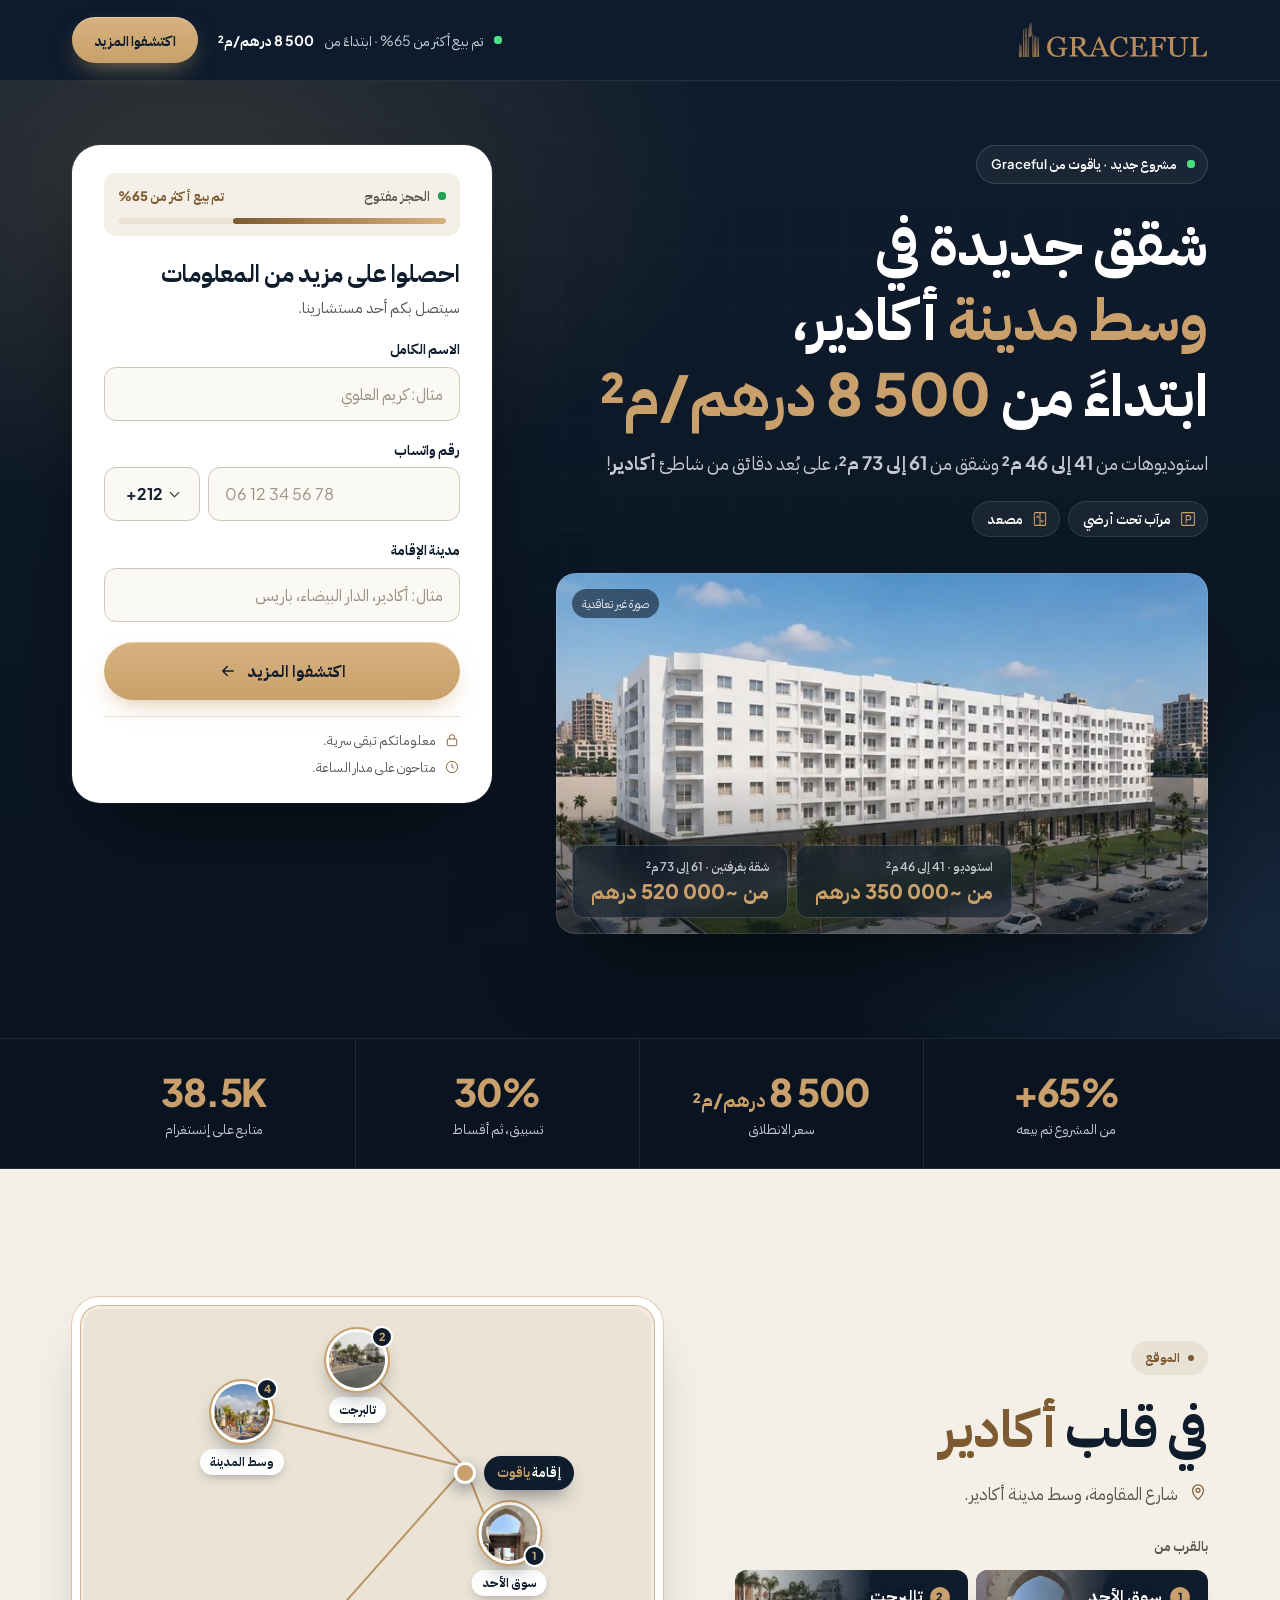
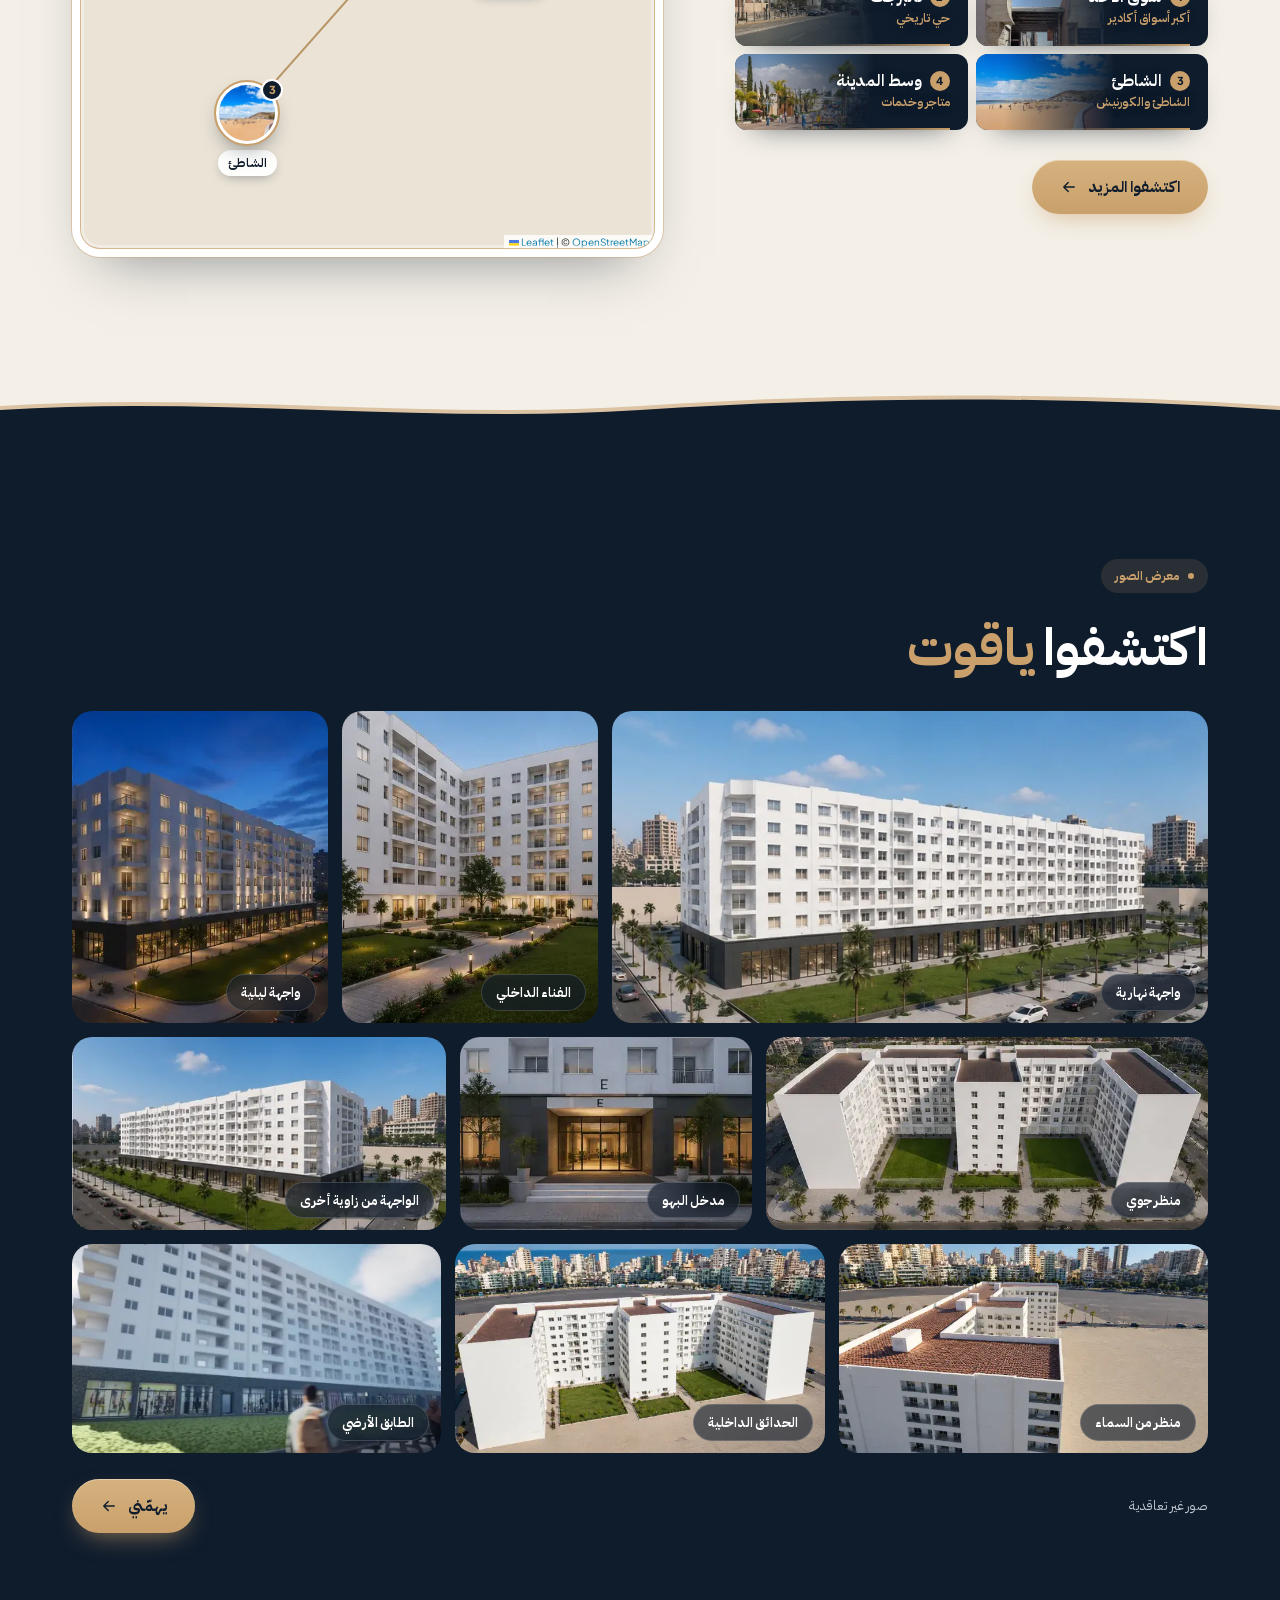
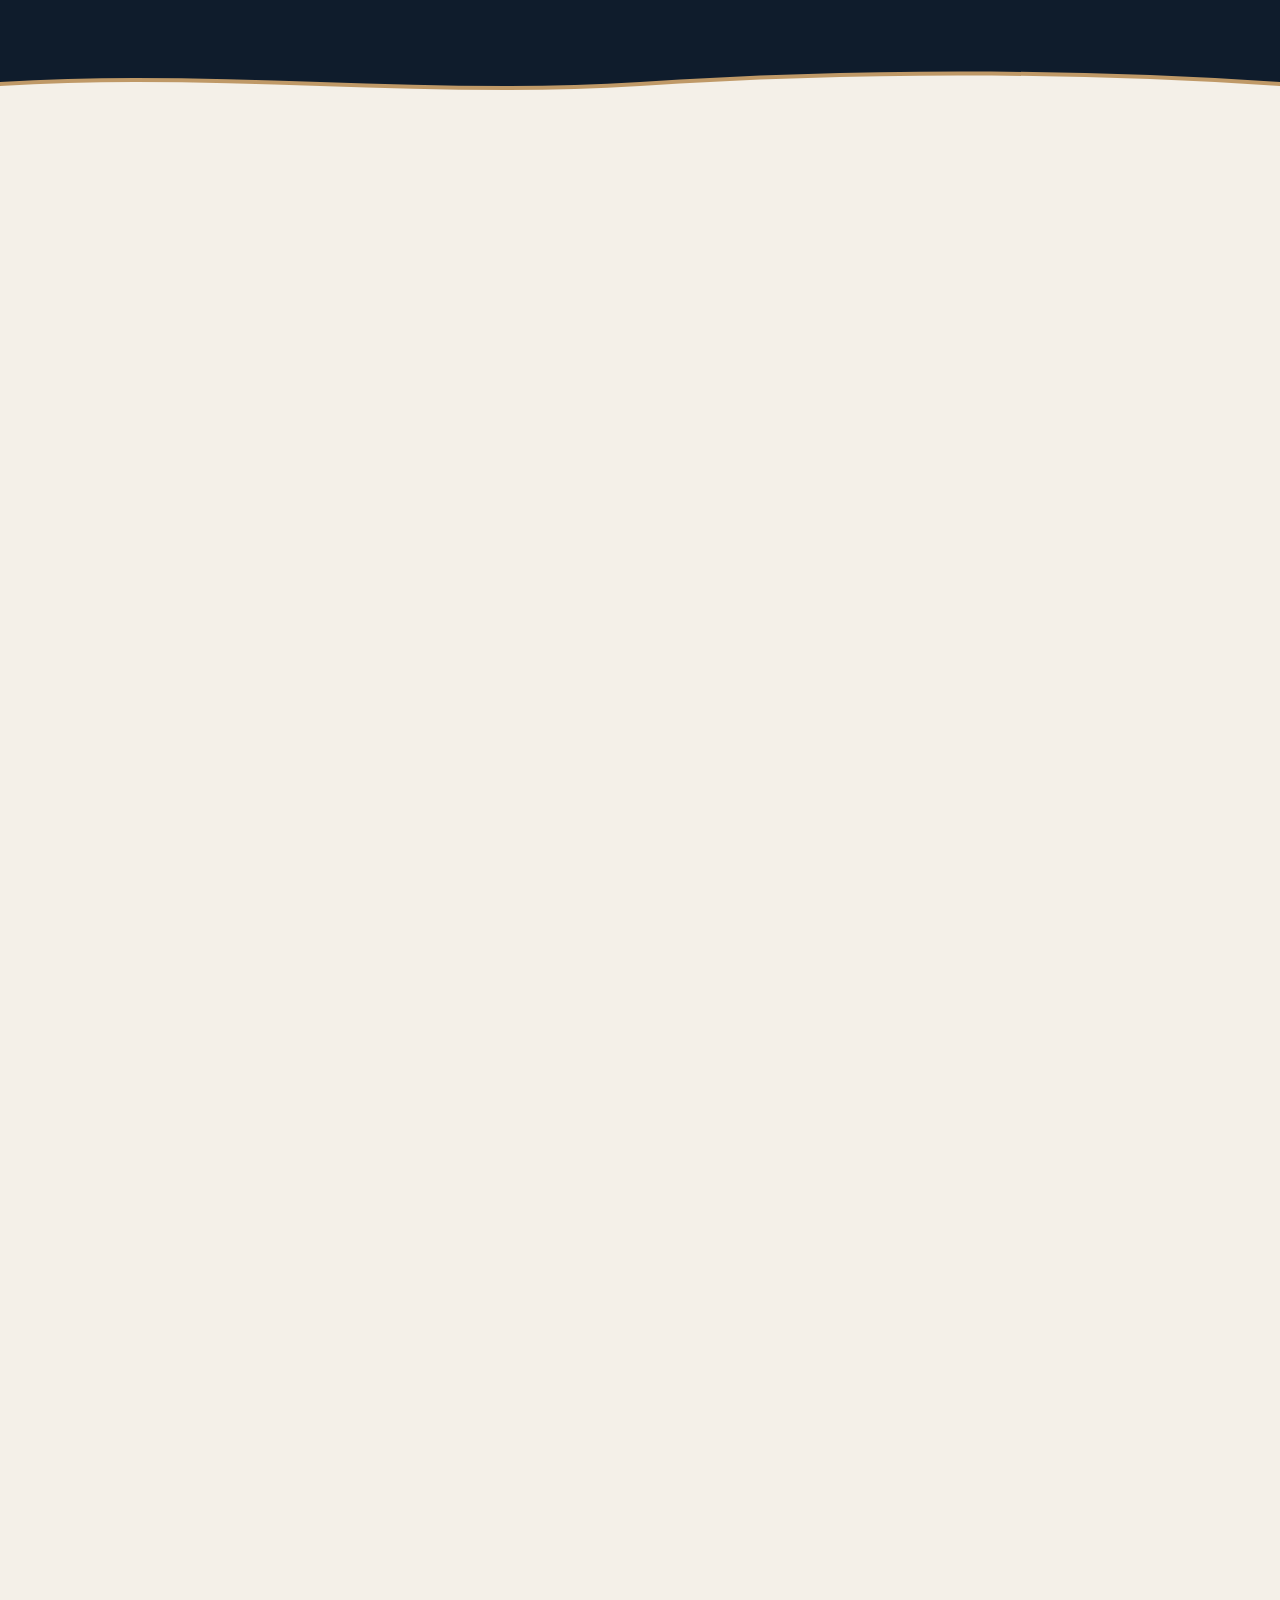
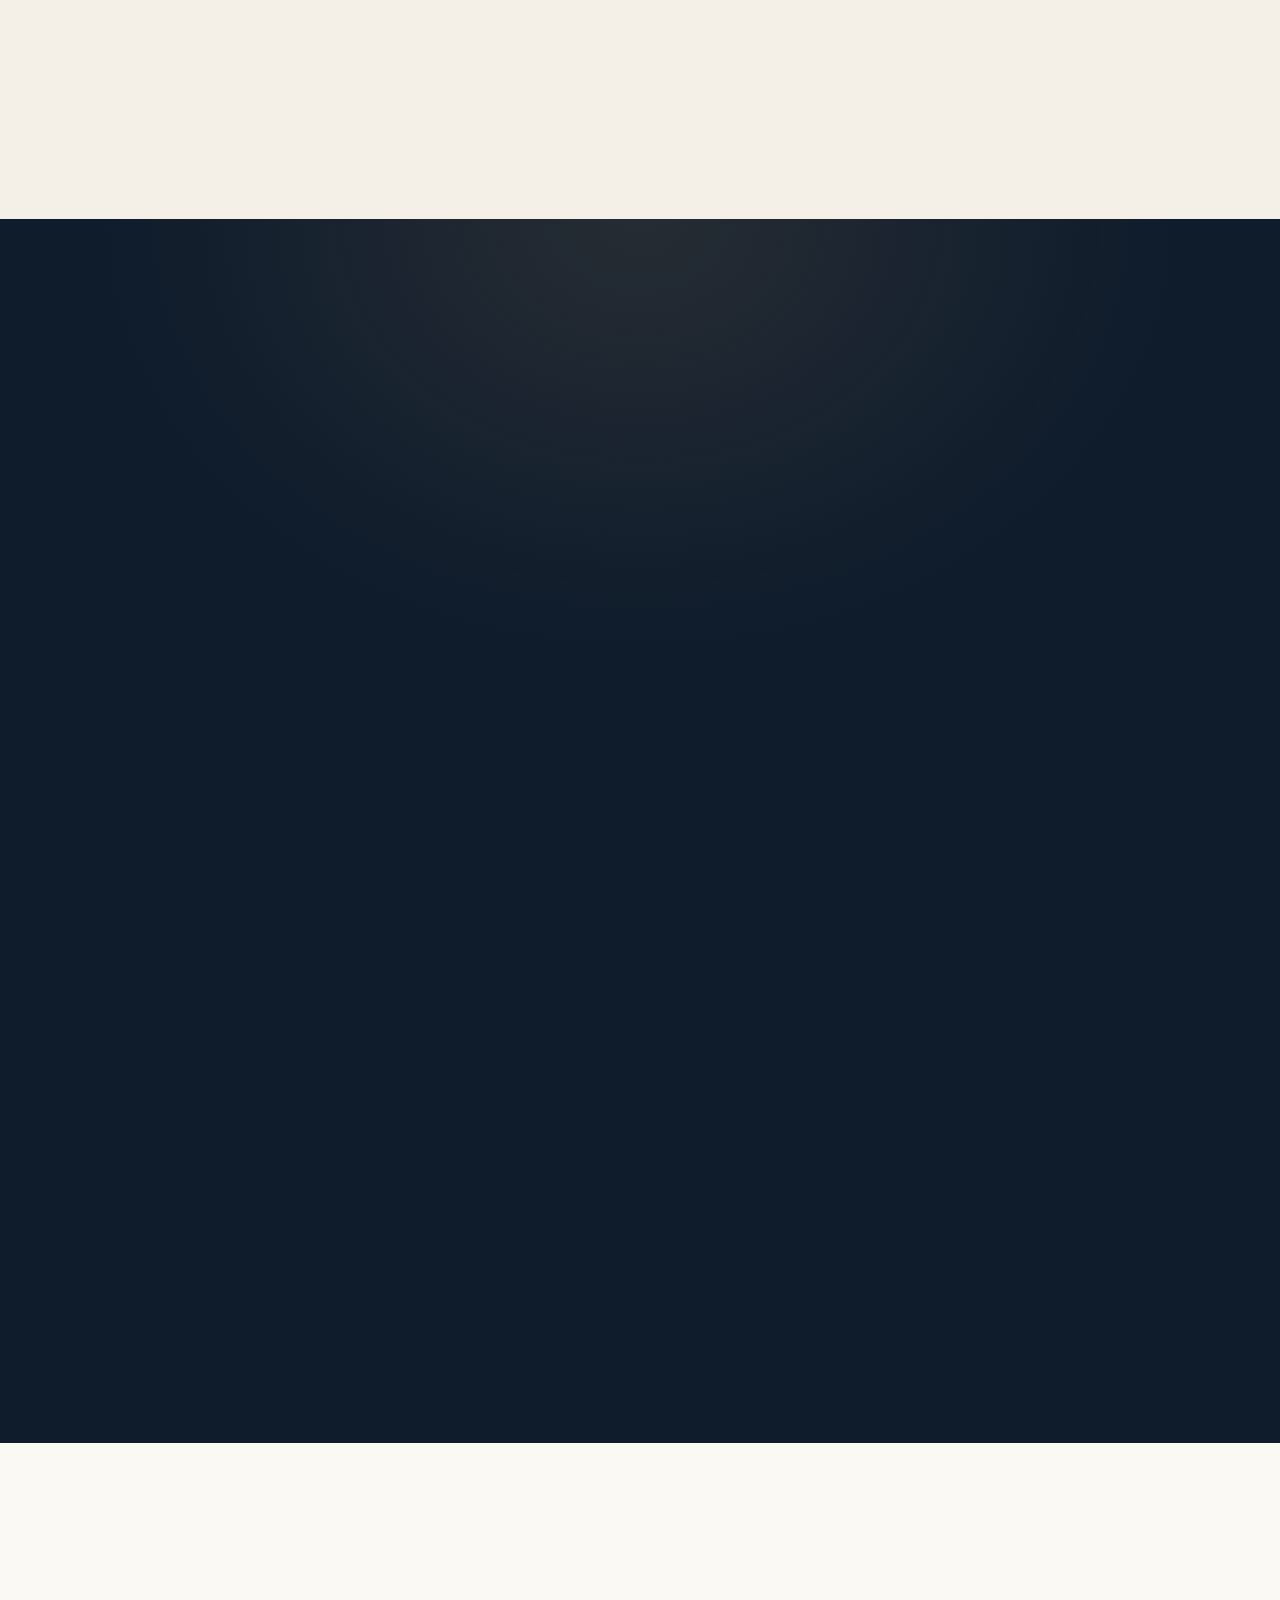
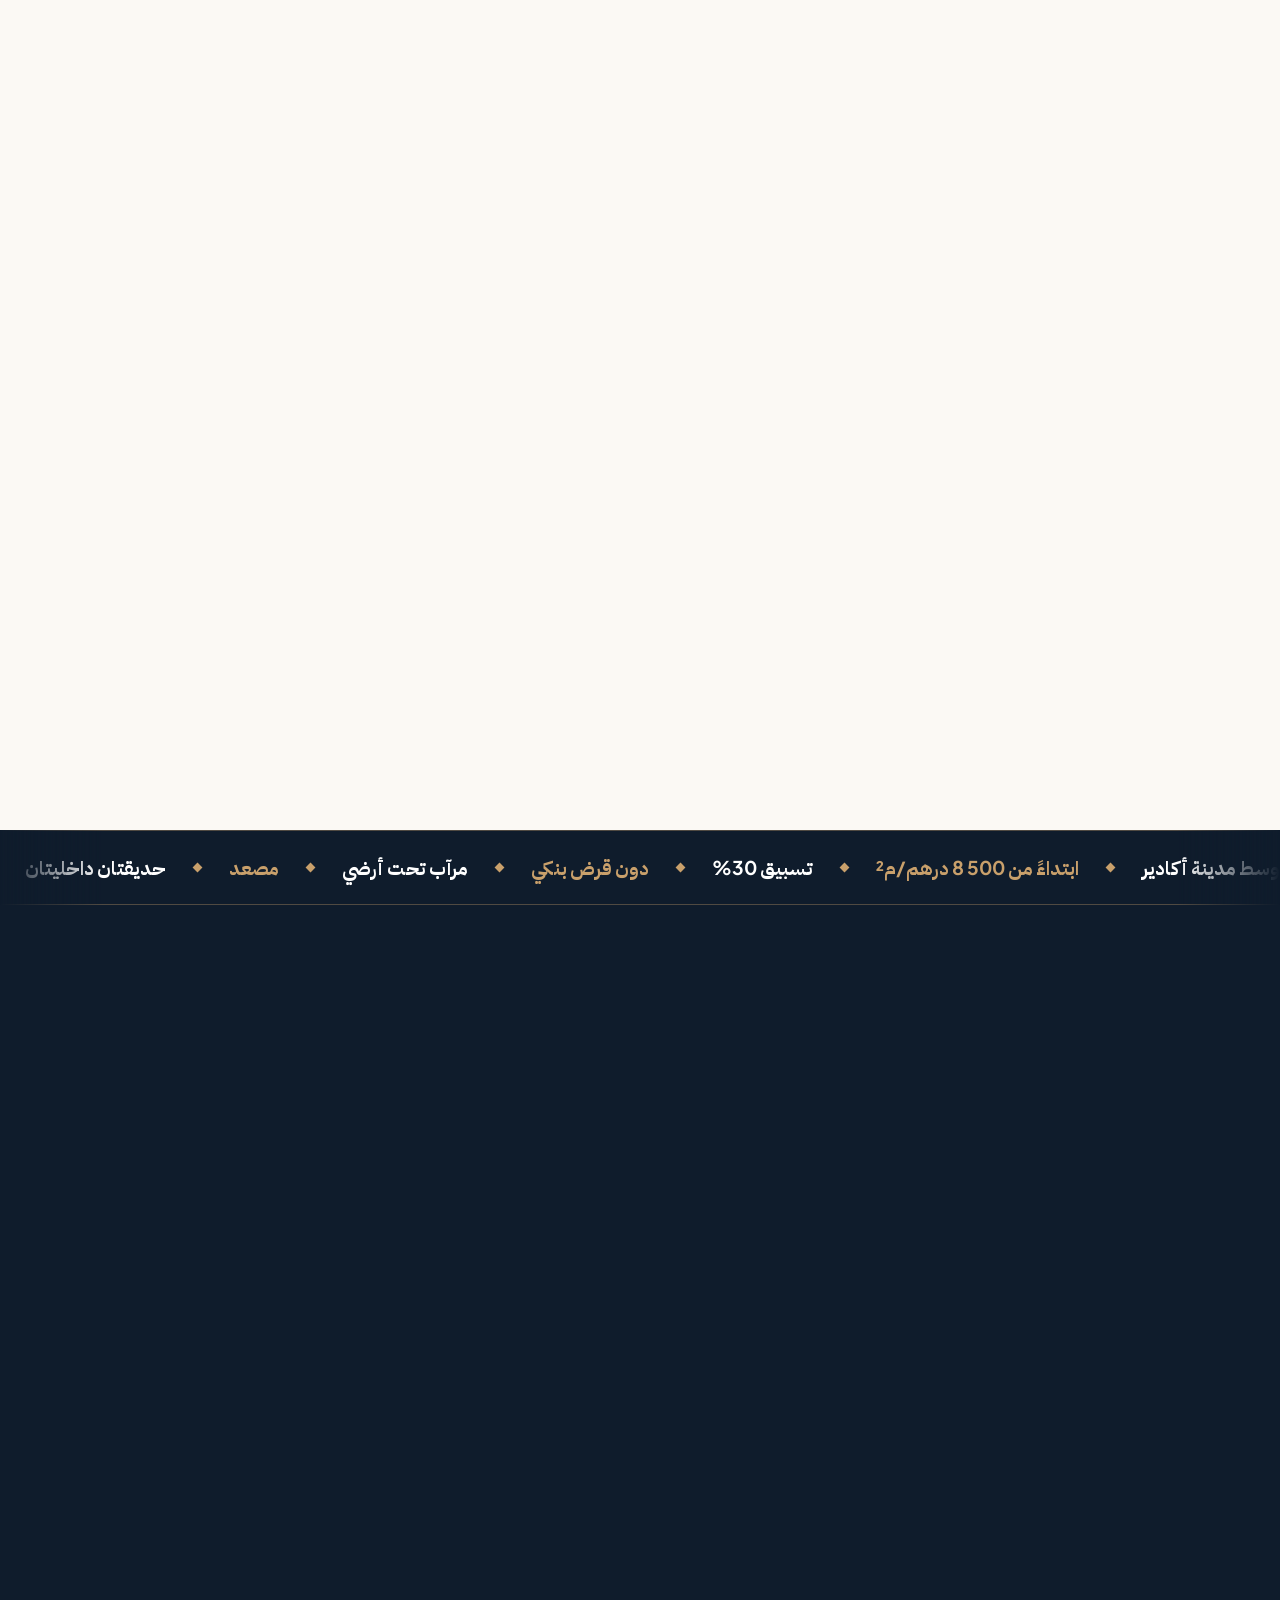
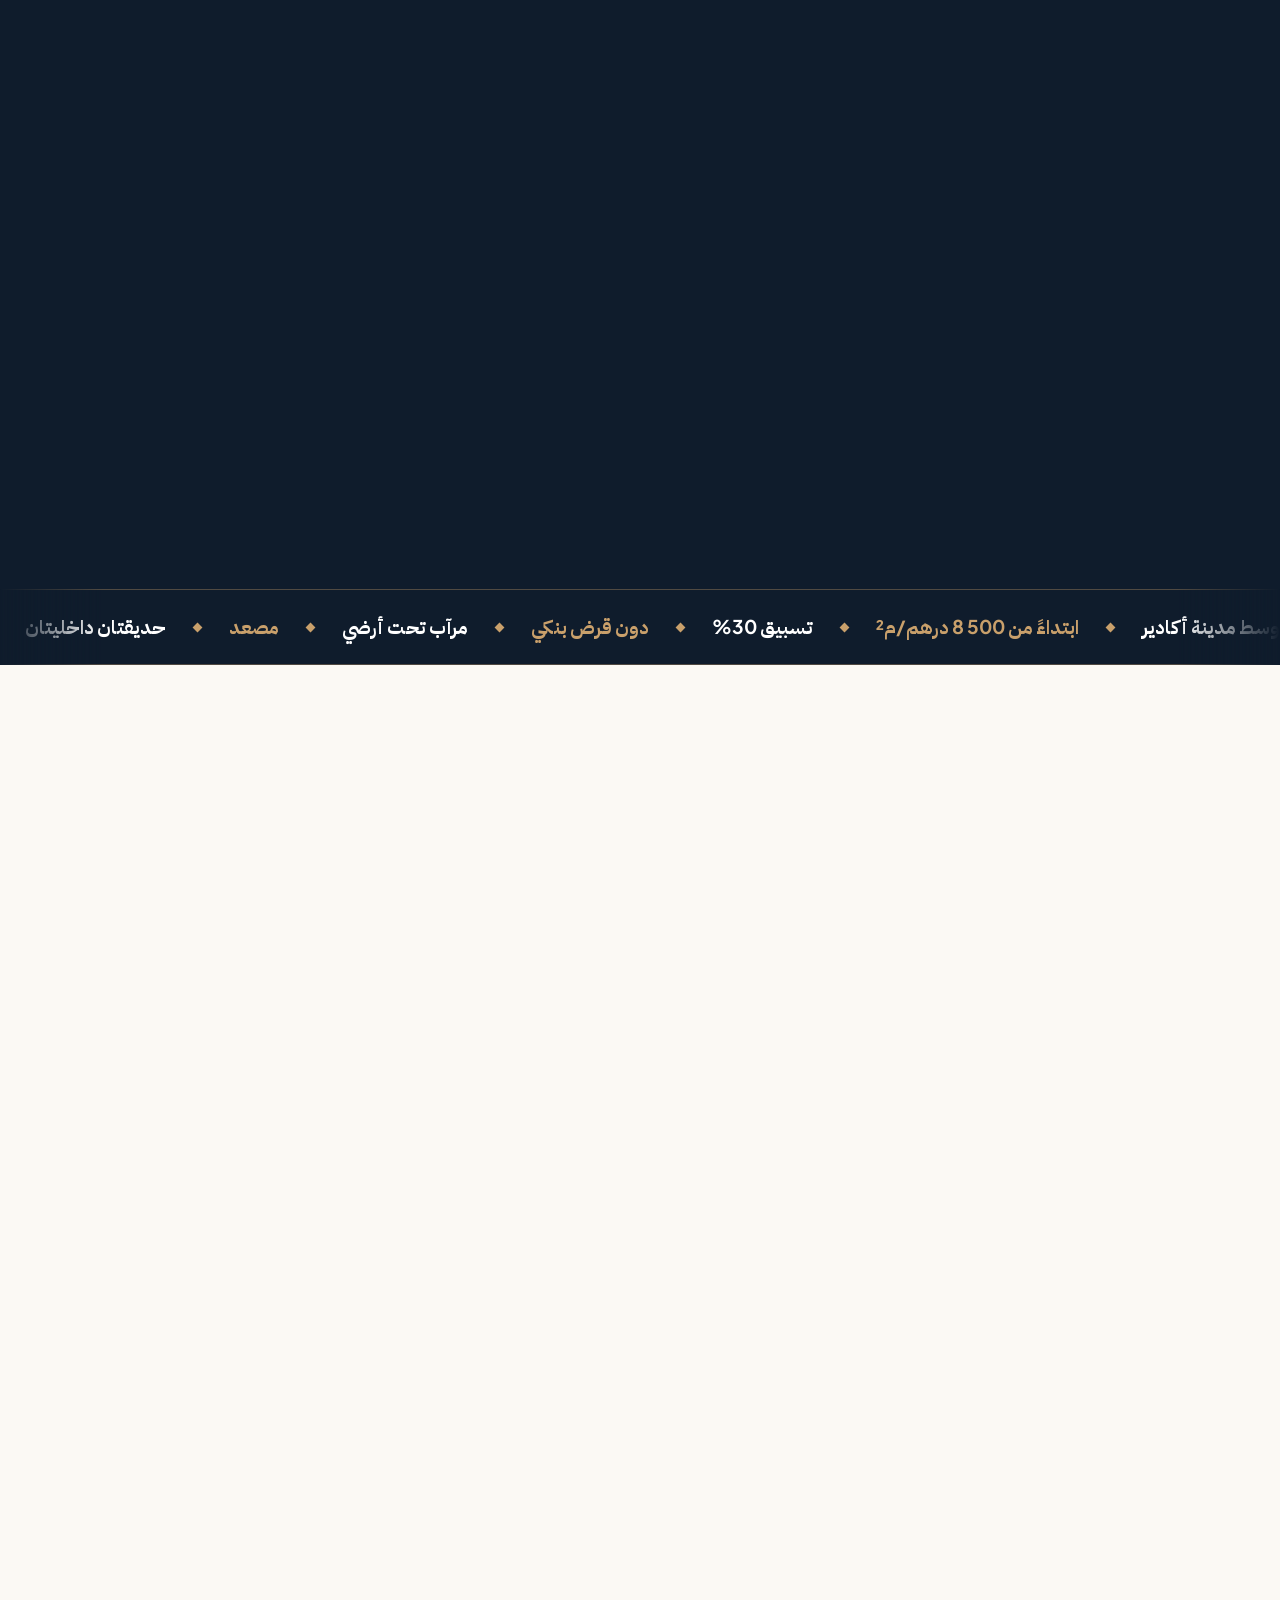
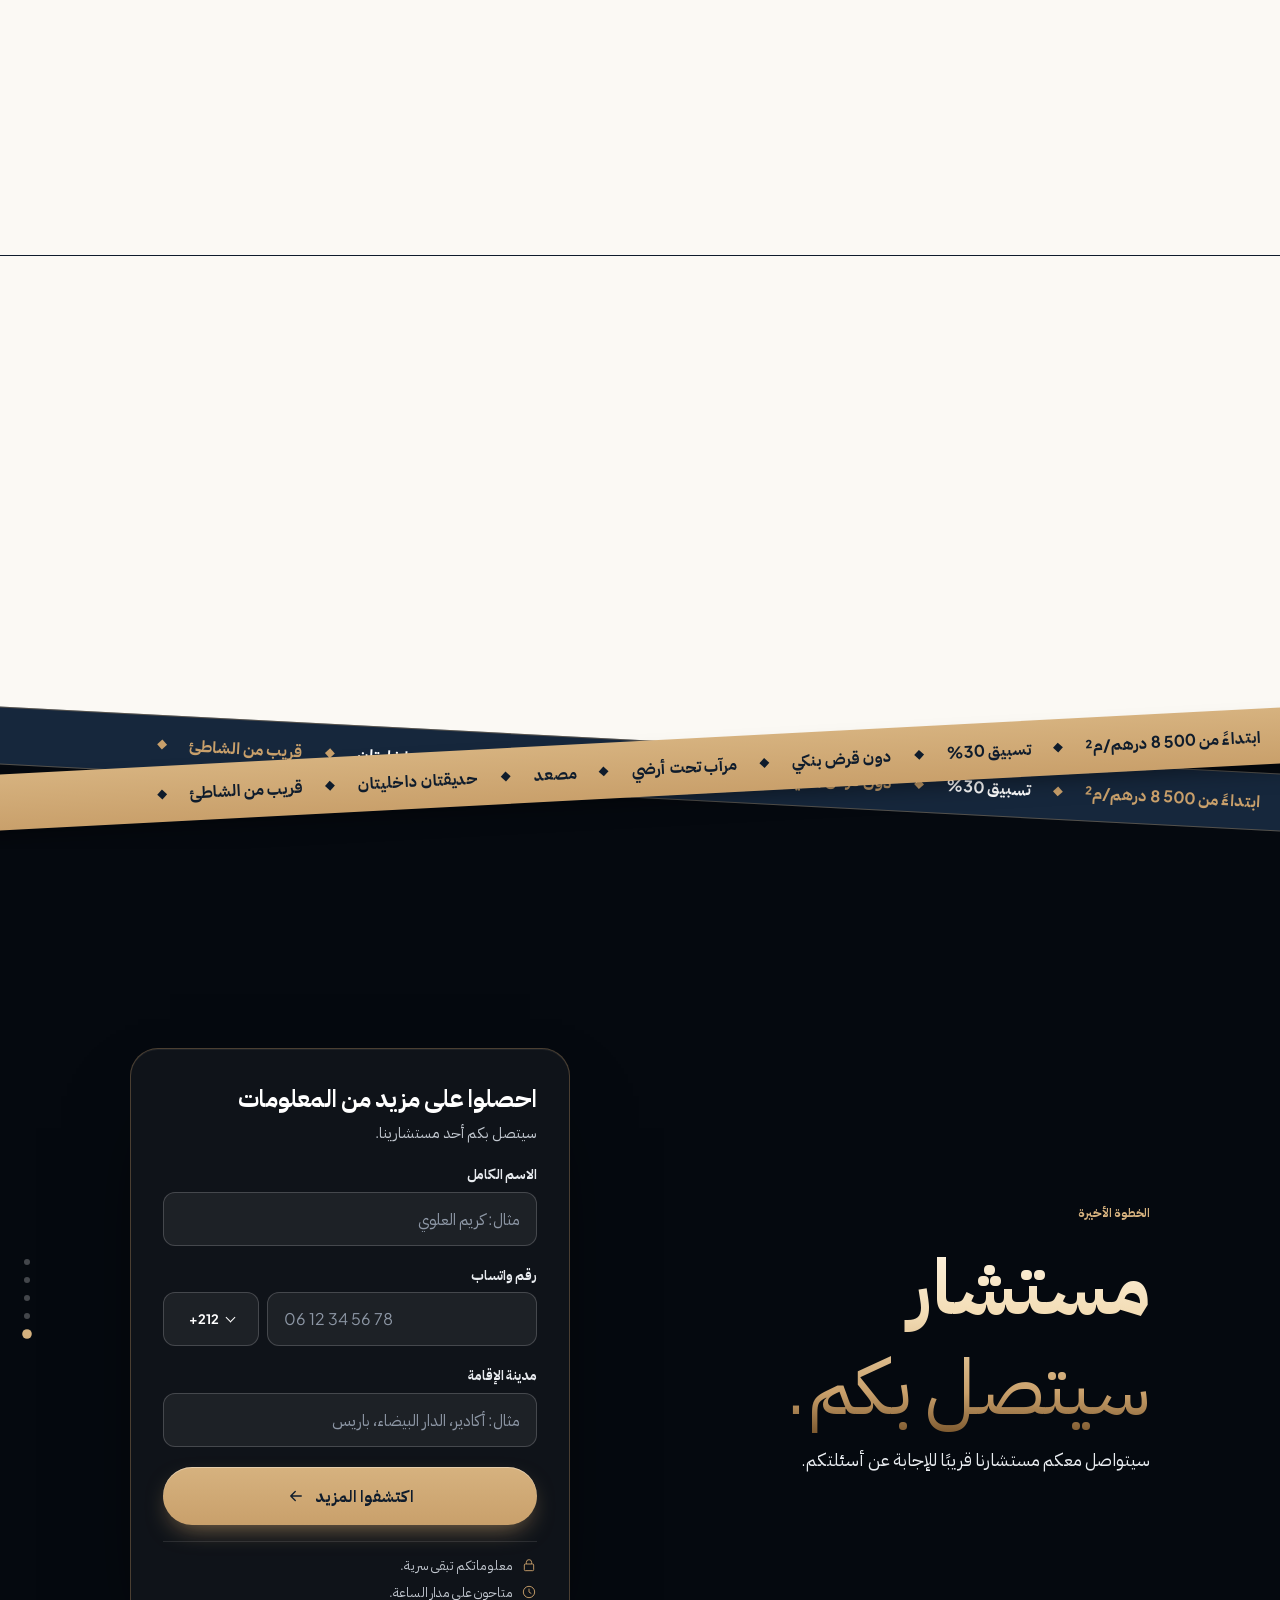
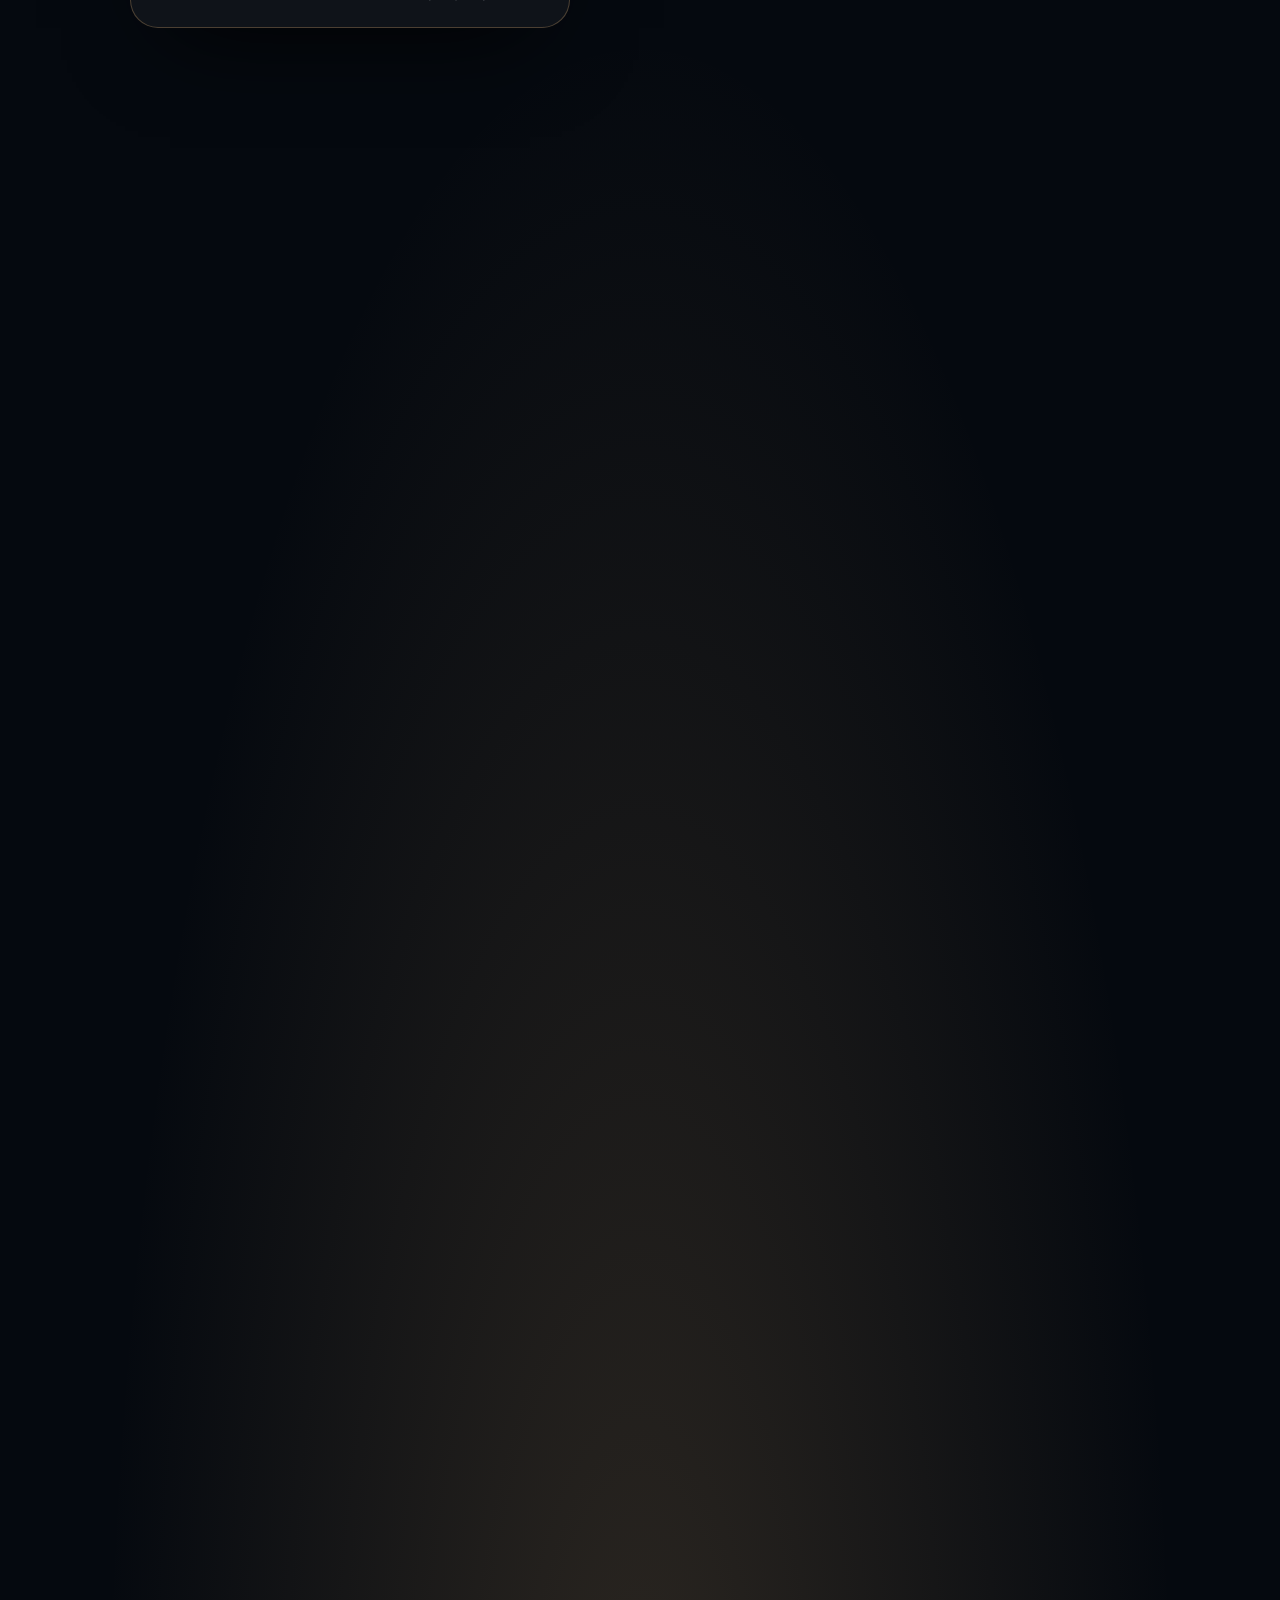
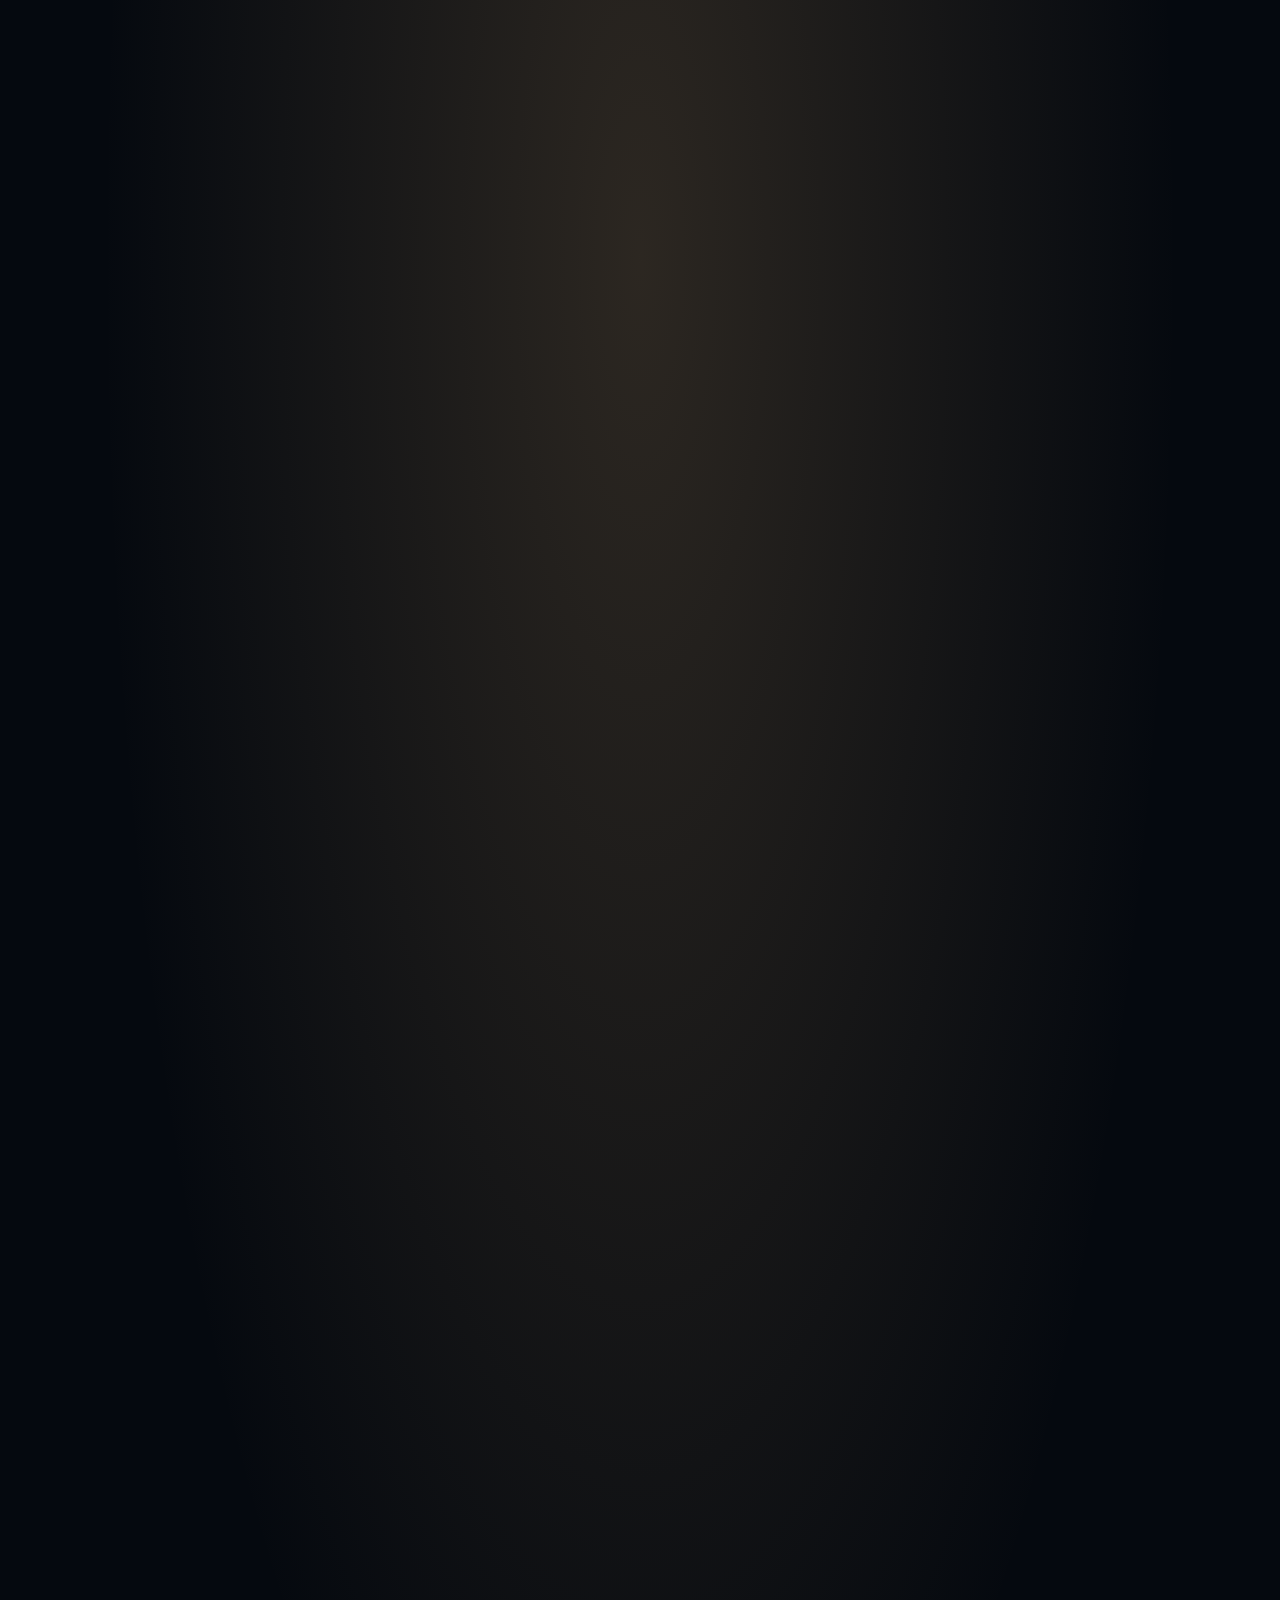
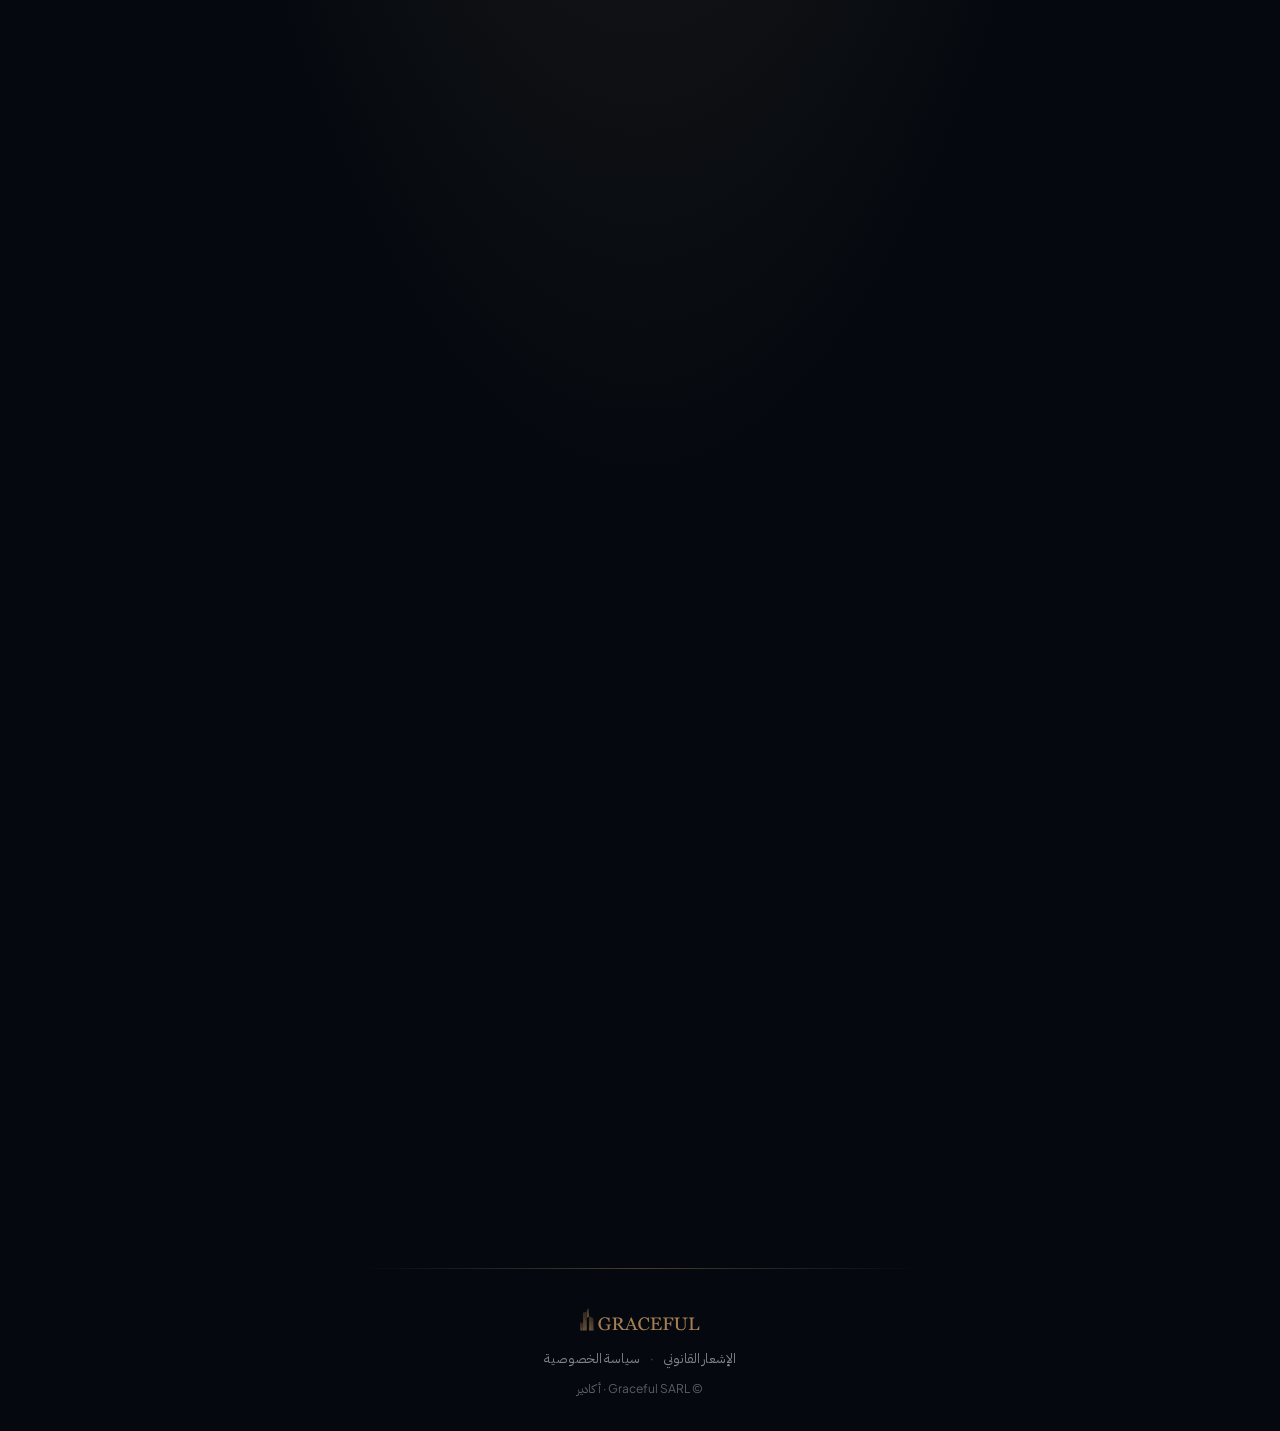
==== commit 0e379566: "Add video (VSL) versions, required step 2, faster pages - New /video/ and /ar/video/: sales video, l" ====
--- a/ar/index.html
+++ b/ar/index.html
@@ -32,7 +32,9 @@
   <link rel="preload" href="../assets/fonts/ibm-plex-sans-arabic-700.woff2" as="font" type="font/woff2" crossorigin>
   <link rel="preload" href="../assets/fonts/ibm-plex-sans-arabic-400.woff2" as="font" type="font/woff2" crossorigin>
   <link rel="preload" as="image" href="../assets/img/yacout-facade-jour.webp" imagesrcset="../assets/img/yacout-facade-jour-480.webp 480w, ../assets/img/yacout-facade-jour.webp 760w" imagesizes="(min-width: 1024px) 680px, 100vw" fetchpriority="high">
-  <link rel="stylesheet" href="../assets/css/style.css">
+  <link rel="stylesheet" href="../assets/css/core.css">
+  <link rel="preload" as="style" href="../assets/css/style.css" onload="this.onload=null;this.rel='stylesheet'">
+  <noscript><link rel="stylesheet" href="../assets/css/style.css"></noscript>
   <link rel="stylesheet" href="../assets/css/rtl.css">
   <script>document.documentElement.classList.add('js');</script>
 
@@ -96,7 +98,7 @@
                  sizes="(min-width: 1024px) 680px, 100vw"
                  width="760" height="397" fetchpriority="high"
                  alt="تصميم ثلاثي الأبعاد لإقامة ياقوت: عمارة بيضاء من سبعة طوابق بطابق أرضي زجاجي، مع حديقة ونخيل، في وسط مدينة أكادير">
-            <video class="hero-video" data-hero-video data-src="../assets/vid/yacout-interieur.mp4" muted playsinline loop preload="none" aria-hidden="true" tabindex="-1"></video>
+            <video class="hero-video" data-hero-video data-src="../assets/vid/yacout-interieur-hero.mp4" muted playsinline loop preload="none" aria-hidden="true" tabindex="-1"></video>
             <span class="img-note">صورة غير تعاقدية</span>
           </div>
           <figcaption class="hero-prices">
@@ -152,7 +154,7 @@
             <div class="form-step" data-step="2" hidden>
               <div class="form-progress">
                 <p class="form-ok"><svg class="icon" aria-hidden="true"><use href="#i-check"/></svg>تم إرسال الطلب</p>
-                <p class="form-progress-label">الخطوة الأخيرة، اختيارية</p>
+                <p class="form-progress-label">الخطوة الأخيرة</p>
               </div>
               <h2 class="form-title" tabindex="-1" data-step2-title>3 أسئلة لننصحكم بشكل أفضل</h2>
 
@@ -176,7 +178,6 @@
 
               <button class="btn btn-gold btn-block btn-arrow" type="button" data-finish><span data-label>إنهاء</span><svg class="icon" aria-hidden="true"><use href="#i-arrow"/></svg></button>
               <p class="form-status" role="alert" data-status2></p>
-              <button class="link-skip" type="button" data-skip>تخطي هذه الخطوة</button>
             </div>
           </form>
         </div>
@@ -296,7 +297,7 @@
           </div>
           </div>
           <div class="why-stage" aria-hidden="true">
-            <img src="../assets/img/agadir-centre-ville.jpg" width="1920" height="1285" loading="lazy" decoding="async" alt="" data-why="0" class="is-on">
+            <img src="../assets/img/agadir-centre-ville.webp" srcset="../assets/img/agadir-centre-ville-800.webp 800w, ../assets/img/agadir-centre-ville.webp 1200w" sizes="(min-width: 1024px) 50vw, 100vw" width="1200" height="803" loading="lazy" decoding="async" alt="" data-why="0" class="is-on">
             <img src="../assets/img/interieur-studio.webp" srcset="../assets/img/interieur-studio-800.webp 800w, ../assets/img/interieur-studio.webp 1586w" sizes="(min-width: 1024px) 50vw, 100vw" width="1586" height="992" loading="lazy" decoding="async" alt="" data-why="1">
             <img src="../assets/img/ambiance-balcon.webp" srcset="../assets/img/ambiance-balcon-800.webp 800w, ../assets/img/ambiance-balcon.webp 1672w" sizes="(min-width: 1024px) 50vw, 100vw" width="1672" height="941" loading="lazy" decoding="async" alt="" data-why="2">
             <img src="../assets/img/parking-sous-sol.webp" srcset="../assets/img/parking-sous-sol-800.webp 800w, ../assets/img/parking-sous-sol.webp 1586w" sizes="(min-width: 1024px) 50vw, 100vw" width="1586" height="992" loading="lazy" decoding="async" alt="" data-why="3">
@@ -629,7 +630,11 @@
     </div>
     <div class="lb-stage" data-lb-stage>
       <img data-lb-img alt="">
-      <video data-lb-video controls playsinline preload="none" poster="../assets/img/yacout-interieur-poster.webp" hidden></video>
+      <div class="lb-video" data-lb-video-box hidden>
+        <video data-lb-video width="720" height="408" tabindex="0" playsinline disablepictureinpicture disableremoteplayback preload="none" poster="../assets/img/yacout-interieur-poster.webp"></video>
+        <button class="lb-play" type="button" data-lb-play aria-label="تشغيل الفيديو" hidden><svg class="icon" aria-hidden="true"><use href="#i-play"/></svg></button>
+        <div class="lb-bar" aria-hidden="true"><span data-lb-bar></span></div>
+      </div>
     </div>
     <div class="lb-bottom">
       <div class="lb-arrows" data-lb-arrows>
--- a/assets/css/core.css
+++ b/assets/css/core.css
@@ -0,0 +1,508 @@
+/* ==========================================================================
+   Yacout by Graceful : styles du premier écran et des versions vidéo
+   (base, en-tête, hero, formulaire, galerie, visionneuse, pied de page court).
+   Palette : Bleu nuit Atlantique · Police : Plus Jakarta Sans · Style : moderne premium
+   Mobile d'abord : les règles de base visent le téléphone, les blocs
+   min-width 768px (tablette) et 1024px (ordinateur) les enrichissent.
+   Le reste est dans style.css, chargé sans bloquer le premier affichage.
+   ========================================================================== */
+
+@font-face {
+  font-family: "Plus Jakarta Sans";
+  src: url("../fonts/plus-jakarta-sans-var.woff2") format("woff2");
+  font-weight: 200 800; font-style: normal; font-display: swap;
+}
+@font-face {
+  font-family: "Plus Jakarta Sans";
+  src: url("../fonts/plus-jakarta-sans-var-italic.woff2") format("woff2");
+  font-weight: 200 800; font-style: italic; font-display: swap;
+}
+
+:root {
+  --navy: #0F1C2C;          /* fond principal */
+  --navy-2: #16273C;        /* surfaces sombres (cartes) */
+  --navy-3: #0A1420;        /* pied de page, fond le plus profond */
+  --navy-line: rgba(255, 255, 255, .09);
+  --sand: #F4F0E8;          /* sections claires */
+  --sand-2: #EAE3D6;
+  --paper: #FBF9F4;         /* sections très claires */
+  --gold: #C9A06B;          /* boutons et accents sur fond sombre (7,1:1 sur le bleu nuit) */
+  --gold-hover: #D7B27F;
+  --gold-ink: #7E5A30;      /* or lisible sur fond clair (5,4:1 sur le sable) */
+  --gold-soft: rgba(201, 160, 107, .14);
+  --gold-line: rgba(201, 160, 107, .35);
+  --white: #FFFFFF;
+  --mist: #C3C9D1;          /* texte secondaire sur fond sombre */
+  --ink: #0F1C2C;           /* texte sur fond clair */
+  --muted: #5A564F;         /* texte secondaire sur fond clair */
+  --line-light: #E6DFD1;
+  --field-border: #CFC6B6;
+  --error: #A1261B;
+  --success: #2F6B3A;
+  --live: #4ADE80;
+
+  --font: "Plus Jakarta Sans", system-ui, -apple-system, "Segoe UI", Roboto, Arial, sans-serif;
+  --ease: cubic-bezier(.2, .7, .2, 1);
+
+  --gutter: 16px;
+  --r-sm: 12px;
+  --r: 20px;
+  --r-lg: 28px;
+  --shadow-card: 0 1px 2px rgba(15, 28, 44, .04), 0 18px 40px -22px rgba(15, 28, 44, .28);
+  --shadow-pop: 0 40px 90px -30px rgba(0, 0, 0, .7);
+  --section-y: 56px;
+  --header-h: 64px;
+}
+
+/* ---------- Base ---------- */
+*, *::before, *::after { box-sizing: border-box; }
+html { -webkit-text-size-adjust: 100%; scroll-behavior: smooth; interpolate-size: allow-keywords; }
+body {
+  margin: 0; background: var(--navy); color: var(--white);
+  font-family: var(--font); font-size: 16px; line-height: 1.6;
+  -webkit-font-smoothing: antialiased; overflow-x: hidden;
+}
+img { display: block; max-width: 100%; height: auto; }
+h1, h2, h3 { margin: 0; font-weight: 800; line-height: 1.08; letter-spacing: -0.035em; text-wrap: balance; }
+h1 em, h2 em, h3 em { font-style: italic; font-weight: 700; }
+p { margin: 0; }
+a { color: inherit; }
+ul, ol { margin: 0; padding: 0; list-style: none; }
+figure { margin: 0; }
+button, input, select { font: inherit; color: inherit; }
+:focus-visible { outline: 2px solid var(--gold); outline-offset: 3px; }
+.visually-hidden { position: absolute !important; width: 1px; height: 1px; overflow: hidden; clip: rect(0 0 0 0); white-space: nowrap; }
+.gold { color: var(--gold); }
+.icon { width: 20px; height: 20px; flex: none; }
+.container { width: 100%; max-width: 1200px; margin: 0 auto; padding: 0 max(var(--gutter), env(safe-area-inset-right)) 0 max(var(--gutter), env(safe-area-inset-left)); }
+
+/* Point « en direct » */
+.live-dot { position: relative; display: inline-block; width: 8px; height: 8px; flex: none; border-radius: 50%; background: var(--live); }
+.live-dot::after { content: ""; position: absolute; inset: 0; border-radius: 50%; background: var(--live); animation: ping 2s var(--ease) infinite; }
+
+/* ---------- Boutons ---------- */
+.btn {
+  display: inline-flex; align-items: center; justify-content: center; gap: 10px;
+  min-height: 54px; padding: 14px 28px;
+  border: 0; border-radius: 999px;
+  font-family: var(--font); font-size: 15.5px; font-weight: 700; line-height: 1.2; letter-spacing: -.005em;
+  text-align: center; text-decoration: none; cursor: pointer;
+  transition: background-color .25s var(--ease), transform .25s var(--ease), box-shadow .25s var(--ease), border-color .25s;
+}
+.btn-gold {
+  background: linear-gradient(180deg, #D6B27F 0%, var(--gold) 100%); color: var(--navy);
+  box-shadow: inset 0 1px 0 rgba(255, 255, 255, .35), 0 10px 26px -10px rgba(201, 160, 107, .75);
+}
+/* survols réservés aux souris : sur écran tactile, l'effet resterait collé après l'appui */
+@media (hover: hover) {
+  .btn-gold:hover { background: var(--gold-hover); transform: translateY(-1px); box-shadow: inset 0 1px 0 rgba(255, 255, 255, .35), 0 16px 34px -12px rgba(201, 160, 107, .9); }
+  .btn-arrow:hover .icon { transform: translateX(4px); }
+}
+.btn-gold:active { transform: translateY(1px); }
+.btn-arrow .icon { width: 18px; height: 18px; transition: transform .25s var(--ease); }
+.btn-sm { min-height: 44px; padding: 10px 18px; font-size: 14px; }
+.btn-block { display: flex; width: 100%; }
+.btn[disabled] { opacity: .75; cursor: progress; transform: none; }
+.round-btn {
+  display: inline-grid; place-items: center; width: 48px; height: 48px; flex: none;
+  border: 1px solid rgba(255, 255, 255, .18); border-radius: 50%; background: rgba(255, 255, 255, .06); color: var(--white); cursor: pointer;
+  transition: background-color .2s, color .2s, border-color .2s;
+}
+@media (hover: hover) { .round-btn:hover { background: var(--gold); border-color: var(--gold); color: var(--navy); } }
+.round-btn:active { background: rgba(255, 255, 255, .16); }
+
+/* ---------- Sections et titres ---------- */
+.section { position: relative; padding: var(--section-y) 0; }
+.section-ivory { background: var(--sand); color: var(--ink); }
+.section-dark { background: var(--navy); color: var(--white); }
+.eyebrow {
+  display: inline-flex; align-items: center; gap: 8px; margin-bottom: 12px; padding: 5px 12px;
+  border-radius: 999px; background: var(--gold-soft);
+  font-size: 12px; font-weight: 700; letter-spacing: .08em; text-transform: uppercase; color: var(--gold);
+}
+.eyebrow::before { content: ""; width: 6px; height: 6px; border-radius: 50%; background: currentColor; }
+.section-ivory .eyebrow { color: var(--gold-ink); background: rgba(126, 90, 48, .1); }
+.section-title { font-size: 30px; }
+.section-ivory .section-title em { color: var(--gold-ink); }
+.section-dark .section-title em { color: var(--gold); }
+.img-note {
+  position: absolute; right: 12px; top: 12px; padding: 4px 10px; border-radius: 999px;
+  background: rgba(15, 28, 44, .6); color: rgba(255, 255, 255, .85); font-size: 12px;
+  -webkit-backdrop-filter: blur(8px); backdrop-filter: blur(8px);
+}
+
+/* ---------- En-tête ---------- */
+.site-header {
+  position: sticky; top: 0; z-index: 40;
+  background: rgba(15, 28, 44, .78); border-bottom: 1px solid var(--navy-line);
+  -webkit-backdrop-filter: saturate(1.4) blur(14px); backdrop-filter: saturate(1.4) blur(14px);
+}
+.header-inner { display: flex; align-items: center; justify-content: space-between; gap: 16px; min-height: var(--header-h); }
+.header-logo { width: 140px; height: auto; }
+.header-actions { display: flex; align-items: center; gap: 20px; }
+.header-price { display: none; align-items: center; gap: 10px; font-size: 14px; color: var(--mist); }
+.header-price strong { color: var(--white); font-weight: 700; }
+
+/* ---------- Hero ---------- */
+.hero { position: relative; overflow: clip; padding: 20px 0 40px; isolation: isolate; }
+.hero-bg {
+  position: absolute; inset: 0; z-index: -1; pointer-events: none;
+  background:
+    radial-gradient(60% 50% at 85% 10%, rgba(201, 160, 107, .20), transparent 70%),
+    radial-gradient(50% 40% at 0% 90%, rgba(70, 110, 160, .22), transparent 70%),
+    linear-gradient(180deg, var(--navy) 0%, var(--navy-3) 100%);
+}
+.hero-bg::after {
+  content: ""; position: absolute; inset: 0; opacity: .5;
+  background-image: linear-gradient(rgba(255, 255, 255, .035) 1px, transparent 1px), linear-gradient(90deg, rgba(255, 255, 255, .035) 1px, transparent 1px);
+  background-size: 56px 56px;
+  -webkit-mask-image: radial-gradient(70% 60% at 50% 30%, #000 30%, transparent 80%); mask-image: radial-gradient(70% 60% at 50% 30%, #000 30%, transparent 80%);
+}
+.hero-grid { display: flex; flex-direction: column; }
+.hero-copy { position: relative; }
+.badge {
+  display: inline-flex; align-items: center; gap: 10px; margin-bottom: 14px; padding: 7px 14px 7px 12px;
+  border: 1px solid rgba(255, 255, 255, .14); border-radius: 999px; background: rgba(255, 255, 255, .05);
+  font-size: 12.5px; font-weight: 600; color: var(--white);
+}
+.hero h1 { font-size: 33px; line-height: 1.04; letter-spacing: -.04em; }
+.hero h1 em { color: var(--gold); white-space: nowrap; }
+.h1-price { display: block; white-space: nowrap; }
+.hero-sub { margin-top: 12px; max-width: 34em; font-size: 15.5px; line-height: 1.55; color: var(--mist); }
+
+.reassurance { display: flex; flex-wrap: wrap; gap: 6px; margin-top: 16px; }
+.reassurance li {
+  display: inline-flex; align-items: center; gap: 8px; padding: 6px 12px 6px 8px; white-space: nowrap;
+  border-radius: 999px; background: rgba(255, 255, 255, .06); border: 1px solid rgba(255, 255, 255, .1);
+  font-size: 13px; font-weight: 600; line-height: 1.3;
+}
+.reassurance .icon { width: 18px; height: 18px; color: var(--gold); }
+
+.hero-media { position: relative; margin-top: 20px; }
+.hero-frame { position: relative; overflow: hidden; border-radius: var(--r); box-shadow: var(--shadow-pop); }
+.hero-frame img { width: 100%; aspect-ratio: 760 / 430; object-fit: cover; }
+.hero-frame::after { content: ""; position: absolute; inset: 0; pointer-events: none; border-radius: inherit; box-shadow: inset 0 0 0 1px rgba(255, 255, 255, .1); background: linear-gradient(180deg, transparent 55%, rgba(10, 20, 32, .55)); }
+.hero-prices { display: grid; grid-template-columns: 1fr 1fr; gap: 8px; margin-top: 8px; }
+.hero-prices > span {
+  padding: 10px 12px; border-radius: var(--r-sm); background: var(--navy-2); border: 1px solid var(--navy-line);
+  font-size: 16.5px; font-weight: 800; letter-spacing: -.02em; line-height: 1.2; color: var(--gold); white-space: nowrap;
+}
+.hero-prices small { display: block; margin-bottom: 4px; font-size: 12px; font-weight: 600; letter-spacing: 0; color: var(--mist); }
+
+.hero-form { margin-top: 16px; scroll-margin-top: calc(var(--header-h) + 12px); }
+.hero-form:focus { outline: none; }
+
+/* ---------- Vidéo du hero ---------- */
+.hero-video { position: absolute; inset: 0; width: 100%; height: 100%; object-fit: cover; opacity: 0; transition: opacity 1.2s var(--ease); pointer-events: none; }
+.hero-video.is-playing { opacity: 1; }
+
+/* ---------- Formulaire ---------- */
+.card-form {
+  position: relative; background: var(--white); color: var(--ink);
+  padding: 20px 18px 18px; border-radius: 24px;
+  box-shadow: var(--shadow-pop), 0 0 0 1px rgba(255, 255, 255, .06);
+}
+.sold { margin: -4px 0 16px; padding: 12px 14px; border-radius: var(--r-sm); background: var(--sand); }
+/* tient sur une ligne dès 360 px ; en dessous, « +65 % vendu » passe à la ligne, calé à droite */
+.sold-top { display: flex; flex-wrap: wrap; justify-content: space-between; align-items: center; gap: 2px 8px; font-size: 12px; font-weight: 600; color: var(--muted); }
+.sold-top > span { display: inline-flex; align-items: center; gap: 8px; white-space: nowrap; }
+.sold-top .live-dot { background: #22A35A; }
+.sold-top .live-dot::after { background: #22A35A; }
+.sold-top strong { margin-left: auto; color: var(--gold-ink); font-weight: 800; white-space: nowrap; }
+.sold-bar { position: relative; height: 6px; margin-top: 10px; border-radius: 999px; background: var(--sand-2); overflow: hidden; }
+.sold-bar span { position: absolute; inset: 0 auto 0 0; width: 65%; border-radius: inherit; background: linear-gradient(90deg, #D6B27F, var(--gold-ink)); transform-origin: left; }
+.js .sold-bar span { animation: grow 1.4s .3s var(--ease) both; }
+.form-title { font-size: 22px; letter-spacing: -.03em; color: var(--ink); }
+.form-title:focus { outline: none; }
+.form-intro { margin-top: 6px; color: var(--muted); font-size: 15px; }
+.form-chosen { margin-top: 14px; padding: 10px 14px; border-radius: var(--r-sm); background: var(--gold-soft); font-size: 15px; }
+.field { position: relative; margin-top: 14px; }
+.field label { display: block; margin-bottom: 6px; font-size: 14px; font-weight: 700; }
+.field input, .cc select {
+  width: 100%; min-height: 54px; padding: 12px 14px;
+  background: var(--paper); color: var(--ink);
+  border: 1.5px solid var(--field-border); border-radius: var(--r-sm);
+  font-size: 16px; /* évite le zoom iOS */
+  transition: border-color .2s, box-shadow .2s, background-color .2s;
+}
+.field input::placeholder { color: #9A9184; }
+.field input:hover, .cc select:hover { border-color: #B3A893; }
+.field input:focus, .cc select:focus { outline: none; background: var(--white); border-color: var(--gold-ink); box-shadow: 0 0 0 4px rgba(201, 160, 107, .25); }
+.field input[aria-invalid="true"] { border-color: var(--error); box-shadow: 0 0 0 3px rgba(161, 38, 27, .12); }
+.phone-row { display: flex; gap: 8px; }
+.phone-row input { flex: 1; min-width: 0; letter-spacing: .02em; }
+.cc { position: relative; flex: none; width: 88px; }
+.cc select { appearance: none; -webkit-appearance: none; color: transparent; cursor: pointer; padding: 0; }
+.cc select option { color: var(--ink); }
+.cc-label { position: absolute; inset: 0; display: flex; align-items: center; justify-content: center; gap: 8px; pointer-events: none; font-weight: 700; color: var(--ink); }
+.cc-label::after { content: ""; width: 7px; height: 7px; border-right: 1.5px solid currentColor; border-bottom: 1.5px solid currentColor; transform: translateY(-2px) rotate(45deg); }
+.field-error { margin-top: 6px; font-size: 14px; font-weight: 600; color: var(--error); }
+.field-error:empty { display: none; }
+.card-form .btn { margin-top: 20px; min-height: 58px; padding-left: 16px; padding-right: 16px; font-size: 16px; }
+.form-status { margin-top: 12px; font-size: 14px; font-weight: 600; color: var(--error); }
+.form-status:empty { display: none; }
+.form-meta { margin-top: 16px; padding-top: 14px; border-top: 1px solid var(--line-light); display: grid; gap: 8px; }
+.form-meta li { display: flex; gap: 8px; font-size: 13px; line-height: 1.45; color: var(--muted); }
+.form-meta .icon { width: 16px; height: 16px; margin-top: 1px; color: var(--gold-ink); }
+
+.form-progress { display: flex; justify-content: space-between; align-items: center; gap: 12px; margin-bottom: 12px; }
+.form-ok { display: inline-flex; align-items: center; gap: 6px; padding: 5px 12px 5px 8px; border-radius: 999px; background: rgba(47, 107, 58, .1); font-size: 13.5px; font-weight: 700; color: var(--success); }
+.form-ok .icon { width: 18px; height: 18px; }
+.form-progress-label { font-size: 12px; font-weight: 600; color: var(--muted); }
+.choices { margin: 16px 0 0; padding: 0; border: 0; display: flex; flex-wrap: wrap; gap: 8px; }
+.choices legend { padding: 0; margin-bottom: 8px; font-size: 14px; font-weight: 700; }
+.chip { position: relative; }
+.chip input { position: absolute; opacity: 0; inset: 0; margin: 0; cursor: pointer; }
+.chip span {
+  display: inline-flex; align-items: center; gap: 6px; min-height: 46px; padding: 10px 18px;
+  background: var(--paper); border: 1.5px solid var(--field-border); border-radius: 999px;
+  font-size: 15px; font-weight: 600; cursor: pointer; transition: background-color .15s, color .15s, border-color .15s;
+}
+.chip:hover span { border-color: var(--ink); }
+.chip input:checked + span { background: var(--navy); border-color: var(--navy); color: var(--white); }
+.chip input:checked + span::before { content: ""; width: 9px; height: 5px; border-left: 2px solid var(--gold); border-bottom: 2px solid var(--gold); transform: translateY(-2px) rotate(-45deg); }
+.chip input:focus-visible + span { outline: 2px solid var(--gold-ink); outline-offset: 2px; }
+.choices.is-missing legend { color: var(--error); }
+.choices.is-missing .chip span { border-color: var(--error); }
+
+/* Téléphone : étape 2 compacte, le rappel tient sur une ligne au-dessus des questions */
+@media (max-width: 767px) {
+  .form-progress { gap: 8px; margin-bottom: 10px; }
+  .form-ok { padding: 3px 10px 3px 6px; font-size: 12.5px; line-height: 1.3; white-space: nowrap; }
+  .form-ok .icon { width: 15px; height: 15px; }
+  .form-progress-label { font-size: 12px; line-height: 1.3; white-space: nowrap; }
+  .choices { margin-top: 12px; gap: 6px; }
+  .choices legend { margin-bottom: 6px; }
+  .chip span { min-height: 44px; padding: 8px 15px; font-size: 14.5px; }
+}
+
+/* ---------- Chiffres clés ---------- */
+.proof { background: var(--navy-3); border-top: 1px solid var(--navy-line); border-bottom: 1px solid var(--navy-line); }
+.proof-grid { display: grid; grid-template-columns: 1fr 1fr; }
+.proof-grid li { padding: 18px 10px; text-align: center; }
+.proof-grid li:nth-child(odd) { border-right: 1px solid var(--navy-line); }
+.proof-grid li:nth-child(-n+2) { border-bottom: 1px solid var(--navy-line); }
+.proof-grid strong { display: block; font-size: 27px; font-weight: 800; line-height: 1.05; letter-spacing: -.04em; color: var(--gold); }
+.proof-grid small { font-size: .5em; letter-spacing: -.01em; }
+.proof-grid span { display: block; margin-top: 6px; font-size: 12.5px; line-height: 1.35; color: var(--mist); }
+.gallery-foot .btn { width: 100%; }
+@media (hover: hover) {
+  .g-item:hover img { transform: scale(1.04); }
+}
+
+/* ---------- Galerie ---------- */
+.gallery-head { display: flex; flex-direction: column; align-items: flex-start; gap: 14px; margin-bottom: 20px; }
+.gallery-nav { display: flex; align-items: center; gap: 8px; }
+.gallery-count { margin-right: 6px; white-space: nowrap; font-size: 14px; font-weight: 600; color: var(--mist); font-variant-numeric: tabular-nums; }
+.gallery {
+  display: flex; gap: 12px; overflow-x: auto; scroll-snap-type: x mandatory;
+  padding: 0 var(--gutter); scroll-padding: 0 var(--gutter);
+  scrollbar-width: none; -webkit-overflow-scrolling: touch;
+}
+.gallery::-webkit-scrollbar { display: none; }
+.g-item { position: relative; flex: 0 0 86%; scroll-snap-align: start; overflow: hidden; border-radius: var(--r); }
+.g-open { display: block; width: 100%; padding: 0; border: 0; background: none; cursor: zoom-in; }
+.g-item img { width: 100%; aspect-ratio: 4 / 3; object-fit: cover; transition: transform .8s var(--ease); }
+.g-cap {
+  position: absolute; left: 12px; bottom: 12px; padding: 6px 14px; pointer-events: none; white-space: nowrap; border-radius: 999px;
+  background: rgba(15, 28, 44, .6); border: 1px solid rgba(255, 255, 255, .16); color: var(--white);
+  -webkit-backdrop-filter: blur(10px); backdrop-filter: blur(10px);
+  font-size: 13px; font-weight: 700;
+}
+.gallery-foot { display: flex; flex-direction: column; align-items: flex-start; gap: 14px; margin-top: 18px; }
+.disclaimer { font-size: 13px; color: var(--mist); }
+
+/* ---------- Pied de page ---------- */
+.site-footer { position: relative; overflow: hidden; background: var(--navy-3); color: rgba(195, 201, 209, .65); padding: 36px 0 0; font-size: 13px; text-align: center; }
+/* filet doré qui s'estompe vers les bords */
+.site-footer::before { content: ""; position: absolute; left: 0; right: 0; top: 0; height: 1px; background: linear-gradient(90deg, transparent, var(--gold-line) 30%, var(--gold-line) 70%, transparent); }
+.footer-inner { display: flex; flex-direction: column; align-items: center; }
+.footer-logo { width: 120px; height: auto; opacity: .9; }
+.footer-links { display: flex; flex-wrap: wrap; justify-content: center; align-items: center; gap: 0 10px; margin-top: 6px; }
+.footer-links a { display: inline-flex; align-items: center; min-height: 44px; } /* zone d'appui au doigt */
+.footer-links a + a::before { content: "·"; margin-right: 10px; color: rgba(195, 201, 209, .4); }
+.footer-inner p { margin-top: 8px; font-size: 12px; color: rgba(195, 201, 209, .45); }
+.site-footer a { color: inherit; text-decoration: none; transition: color .2s; }
+.site-footer a:hover { color: var(--white); }
+/* grand logotype doré qui se fond dans le bas de page (décoratif) */
+.footer-word {
+  margin: 20px 0 0; line-height: .78; white-space: nowrap; user-select: none; pointer-events: none;
+  font-size: 25vw; font-weight: 800; letter-spacing: -.06em; text-indent: -.06em;
+  background: linear-gradient(180deg, rgba(201, 160, 107, .32), rgba(201, 160, 107, 0) 85%);
+  -webkit-background-clip: text; background-clip: text; color: transparent;
+}
+
+/* ---------- Barre collante mobile ---------- */
+.sticky-cta {
+  position: fixed; left: 10px; right: 10px; bottom: calc(10px + env(safe-area-inset-bottom)); z-index: 50;
+  display: flex; align-items: center; justify-content: space-between; gap: 12px;
+  padding: 8px 8px 8px 18px; border-radius: 999px;
+  background: rgba(15, 28, 44, .88); border: 1px solid rgba(255, 255, 255, .14);
+  -webkit-backdrop-filter: blur(14px); backdrop-filter: blur(14px);
+  box-shadow: 0 18px 40px -12px rgba(0, 0, 0, .6);
+  transition: transform .35s var(--ease), opacity .35s, visibility .35s;
+}
+.sticky-cta.is-hidden { transform: translateY(140%); opacity: 0; visibility: hidden; }
+.sticky-price { font-size: 16px; font-weight: 800; letter-spacing: -.02em; line-height: 1.2; color: var(--white); }
+.sticky-price small { display: flex; align-items: center; gap: 6px; font-size: 12px; font-weight: 600; letter-spacing: 0; color: var(--mist); }
+.sticky-price .live-dot { width: 6px; height: 6px; }
+.sticky-cta .btn { flex: none; min-height: 48px; padding: 12px 20px; font-size: 15px; }
+/* espace réservé à la barre collante, dans le pied de page pour garder sa couleur */
+.site-footer { padding-bottom: calc(24px + env(safe-area-inset-bottom)); }
+
+/* ---------- Visionneuse ---------- */
+.lightbox {
+  width: 100vw; max-width: 100vw; height: 100dvh; max-height: 100dvh; margin: 0; padding: 0; border: 0;
+  background: rgba(8, 15, 24, .97); color: var(--white);
+}
+.lightbox[open] { display: grid; grid-template-rows: auto 1fr auto; }
+.lightbox::backdrop { background: rgba(8, 15, 24, .9); }
+.lb-top, .lb-bottom { display: flex; align-items: center; justify-content: space-between; gap: 12px; padding: 12px var(--gutter); }
+.lb-caption { font-size: 15px; font-weight: 700; }
+.lb-stage { display: flex; align-items: center; justify-content: center; min-height: 0; padding: 0 var(--gutter); overflow: auto; touch-action: pan-x pan-y pinch-zoom; }
+.lb-stage img { max-width: 100%; max-height: 100%; object-fit: contain; border-radius: var(--r-sm); transition: opacity .25s; }
+.lb-stage img.is-loading { opacity: 0; }
+.lb-video { position: relative; max-width: 100%; overflow: hidden; border-radius: var(--r-sm); background: #000; -webkit-touch-callout: none; -webkit-user-select: none; user-select: none; }
+.lb-video[hidden] { display: none; }
+.lb-video video { display: block; width: auto; height: auto; max-width: 100%; max-height: calc(100vh - 170px); max-height: calc(100dvh - 170px); cursor: pointer; }
+.lb-video video:focus { outline: none; }
+.lb-play {
+  position: absolute; left: 50%; top: 50%; display: grid; place-items: center; width: 72px; height: 72px; padding: 0;
+  transform: translate(-50%, -50%); border: 0; border-radius: 50%; cursor: pointer;
+  background: linear-gradient(180deg, #D6B27F 0%, var(--gold) 100%); color: var(--navy); box-shadow: 0 14px 34px -8px rgba(0, 0, 0, .6);
+}
+.lb-play[hidden] { display: none; }
+.lb-play .icon { width: 32px; height: 32px; }
+.lb-bar { position: absolute; left: 0; right: 0; bottom: 0; height: 3px; pointer-events: none; background: rgba(255, 255, 255, .22); }
+.lb-bar span { display: block; height: 100%; background: var(--gold); transform: scaleX(0); transform-origin: left; }
+.lightbox.is-video .lb-arrows { visibility: hidden; }
+.lightbox.is-video [data-lb-img] { display: none; }
+.lb-arrows { display: flex; gap: 8px; }
+.lightbox.is-plan .lb-arrows { visibility: hidden; }
+.lightbox.is-plan .lb-stage { align-items: flex-start; justify-content: flex-start; }
+.lightbox.is-plan .lb-stage img { max-width: none; max-height: none; width: 200vw; background: var(--white); border-radius: 0; }
+.hero-video { will-change: opacity; }
+
+/* Entrée du hero au chargement : le titre et l'image, vus en premier, s'affichent tout de suite */
+.js .hero-copy > :not(h1), .js .hero-form { animation: rise .5s var(--ease) both; }
+.js .hero-copy > :nth-child(3) { animation-delay: .04s; }
+.js .hero-copy > :nth-child(4) { animation-delay: .08s; }
+.js .hero-form { animation-delay: .1s; }
+@media (max-width: 1023px) {
+  .site-header { background: var(--navy); -webkit-backdrop-filter: none; backdrop-filter: none; }
+  .sticky-cta { background: rgba(15, 28, 44, .97); -webkit-backdrop-filter: none; backdrop-filter: none; }
+  .img-note, .g-cap { background: rgba(15, 28, 44, .85); -webkit-backdrop-filter: none; backdrop-filter: none; }
+}
+.gallery-section {
+  content-visibility: auto; contain-intrinsic-size: auto var(--h, 800px);
+}
+.gallery-section { --h: 620px; }
+@media (min-width: 1024px) {
+  .gallery-section { --h: 1270px; }
+}
+
+@media (prefers-reduced-motion: reduce) {
+  html { scroll-behavior: auto; }
+  *, *::before, *::after { animation: none !important; transition: none !important; }
+}
+@media (min-width: 768px) {
+  :root { --gutter: 32px; --section-y: 104px; --header-h: 72px; }
+  .header-logo { width: 172px; }
+  .header-price { display: flex; }
+  .btn-sm { min-height: 46px; padding: 10px 22px; }
+  .section-title { font-size: 52px; }
+  .eyebrow { margin-bottom: 16px; padding: 6px 14px; font-size: 12.5px; }
+
+  /* Hero */
+  .hero { padding: 48px 0 72px; }
+  .badge { margin-bottom: 20px; font-size: 13px; }
+  .hero h1 { font-size: 64px; }
+  .h1-price { white-space: normal; }
+  .hero-sub { margin-top: 16px; font-size: 17px; line-height: 1.6; }
+  .reassurance { gap: 8px; margin-top: 22px; }
+  .reassurance li { padding: 8px 14px 8px 10px; font-size: 13.5px; white-space: normal; }
+  .hero-media { margin-top: 26px; }
+  .hero-prices > span { font-size: 20px; padding: 14px 18px; }
+  .hero-prices small { font-size: 12px; }
+  .hero-form { margin-top: 20px; }
+  .card-form { padding: 32px 32px 26px; border-radius: var(--r-lg); }
+  .sold { margin-bottom: 20px; }
+  .sold-top { gap: 12px; font-size: 13px; }
+  .sold-top > span { white-space: normal; }
+  .form-title { font-size: 24px; }
+  .field { margin-top: 16px; }
+  .field input { padding: 12px 16px; }
+  .cc { width: 96px; }
+
+  /* Chiffres clés */
+  .proof-grid { grid-template-columns: repeat(4, 1fr); }
+  .proof-grid li { padding: 30px 16px; border: 0 !important; }
+  .proof-grid li + li { border-left: 1px solid var(--navy-line) !important; }
+  .proof-grid strong { font-size: 38px; }
+  .proof-grid span { font-size: 13.5px; }
+  .gallery-foot .btn { width: auto; }
+
+  /* Galerie, promoteur, CTA final, pied de page */
+  .g-item { flex-basis: 58%; }
+  .gallery-head { flex-direction: row; justify-content: space-between; align-items: flex-end; gap: 20px; margin-bottom: 32px; }
+  .gallery-foot { flex-direction: row; justify-content: space-between; align-items: center; gap: 20px; margin-top: 26px; }
+  .footer-word { font-size: clamp(76px, 21vw, 260px); }
+  .lb-stage { padding: 0 72px; }
+  .lightbox.is-plan .lb-stage { justify-content: center; }
+  .lightbox.is-plan .lb-stage img { width: min(1100px, 100%); }
+}
+@media (min-width: 1024px) {
+  :root { --section-y: 128px; --header-h: 80px; }
+  .header-logo { width: 190px; }
+  .site-footer { padding-bottom: 0; }
+  .sticky-cta { display: none; }
+
+  .hero { padding: 64px 0 104px; }
+  .hero-grid {
+    display: grid; grid-template-columns: minmax(0, 1fr) 420px; column-gap: 64px;
+    grid-template-areas: "copy form" "media form";
+    grid-template-rows: auto 1fr; align-items: start;
+  }
+  .hero-copy { grid-area: copy; }
+  .hero-media { grid-area: media; margin-top: 36px; }
+  .hero-form { grid-area: form; margin-top: 0; position: sticky; top: calc(var(--header-h) + 24px); }
+  .hero h1 { font-size: 46px; }
+  .h1-price { white-space: nowrap; }
+  .hero-sub { font-size: 18.5px; }
+  .hero-prices { position: absolute; left: 16px; right: 16px; bottom: 16px; z-index: 2; margin: 0; display: flex; justify-content: flex-end; gap: 8px; pointer-events: none; }
+  .hero-prices > span { background: rgba(15, 28, 44, .62); border-color: rgba(255, 255, 255, .16); -webkit-backdrop-filter: blur(12px); backdrop-filter: blur(12px); }
+  .hero-frame img { aspect-ratio: 760 / 420; }
+  .img-note { top: 16px; right: 16px; }
+
+  /* en-tête : plus opaque, pour ne pas virer au gris au-dessus des sections claires */
+  .site-header { background: rgba(15, 28, 44, .94); }
+
+  .card-form { padding: 32px 32px 26px; }
+
+  .gallery-nav { display: none; }
+  .gallery-wrap { max-width: 1200px; margin: 0 auto; padding: 0 var(--gutter); }
+  .gallery { flex-wrap: wrap; gap: 14px; overflow: visible; padding: 0; }
+  /* 3 images par rangée ; largeur proportionnelle au format => même hauteur dans la rangée */
+  .g-item { --sum: 3.556; flex: 0 0 calc((100% - 28px) * var(--ar) / var(--sum)); }
+  .g-item:nth-child(n+4) { --sum: 5.719; }
+  .g-item:nth-child(n+7) { --sum: 5.322; }
+  .g-item img { aspect-ratio: var(--ar); }
+  .footer-links { align-items: normal; gap: 6px 10px; margin-top: 16px; }
+  .footer-links a { display: inline; min-height: 0; }
+}
+
+@media (min-width: 1280px) {
+  .hero h1 { font-size: 58px; }
+  .h1-place { white-space: nowrap; }
+}
+
+/* grands écrans : un peu plus de largeur utile */
+@media (min-width: 1440px) {
+  .container, .gallery-wrap { max-width: 1280px; }
+  .hero-grid { grid-template-columns: minmax(0, 1fr) 440px; column-gap: 80px; }
+  .hero h1 { font-size: 62px; }
+}
+.is-current strong { color: var(--gold); }
+@keyframes ping { 0% { transform: scale(1); opacity: .7; } 80%, 100% { transform: scale(2.6); opacity: 0; } }
+@keyframes grow { from { transform: scaleX(0); } }
+@keyframes rise { from { opacity: 0; transform: translateY(14px); } }
--- a/assets/css/style.css
+++ b/assets/css/style.css
@@ -1,292 +1,21 @@
 /* ==========================================================================
-   Yacout by Graceful — landing page
-   Palette : Bleu nuit Atlantique · Police : Plus Jakarta Sans · Style : moderne premium
-   Mobile d'abord : les règles de base visent le téléphone, les blocs
-   min-width 768px (tablette) et 1024px (ordinateur) les enrichissent.
+   Yacout by Graceful : styles des sections sous le premier écran, des pages de remerciement et légales.
+   Chargé après core.css. Mobile d'abord, comme core.css.
    ========================================================================== */
 
-@font-face {
-  font-family: "Plus Jakarta Sans";
-  src: url("../fonts/plus-jakarta-sans-var.woff2") format("woff2");
-  font-weight: 200 800; font-style: normal; font-display: swap;
-}
-@font-face {
-  font-family: "Plus Jakarta Sans";
-  src: url("../fonts/plus-jakarta-sans-var-italic.woff2") format("woff2");
-  font-weight: 200 800; font-style: italic; font-display: swap;
-}
-
-:root {
-  --navy: #0F1C2C;          /* fond principal */
-  --navy-2: #16273C;        /* surfaces sombres (cartes) */
-  --navy-3: #0A1420;        /* pied de page, fond le plus profond */
-  --navy-line: rgba(255, 255, 255, .09);
-  --sand: #F4F0E8;          /* sections claires */
-  --sand-2: #EAE3D6;
-  --paper: #FBF9F4;         /* sections très claires */
-  --gold: #C9A06B;          /* boutons et accents sur fond sombre (7,1:1 sur le bleu nuit) */
-  --gold-hover: #D7B27F;
-  --gold-ink: #7E5A30;      /* or lisible sur fond clair (5,4:1 sur le sable) */
-  --gold-soft: rgba(201, 160, 107, .14);
-  --gold-line: rgba(201, 160, 107, .35);
-  --white: #FFFFFF;
-  --mist: #C3C9D1;          /* texte secondaire sur fond sombre */
-  --ink: #0F1C2C;           /* texte sur fond clair */
-  --muted: #5A564F;         /* texte secondaire sur fond clair */
-  --line-light: #E6DFD1;
-  --field-border: #CFC6B6;
-  --error: #A1261B;
-  --success: #2F6B3A;
-  --live: #4ADE80;
-
-  --font: "Plus Jakarta Sans", system-ui, -apple-system, "Segoe UI", Roboto, Arial, sans-serif;
-  --ease: cubic-bezier(.2, .7, .2, 1);
-
-  --gutter: 16px;
-  --r-sm: 12px;
-  --r: 20px;
-  --r-lg: 28px;
-  --shadow-card: 0 1px 2px rgba(15, 28, 44, .04), 0 18px 40px -22px rgba(15, 28, 44, .28);
-  --shadow-pop: 0 40px 90px -30px rgba(0, 0, 0, .7);
-  --section-y: 56px;
-  --header-h: 64px;
-}
-
-/* ---------- Base ---------- */
-*, *::before, *::after { box-sizing: border-box; }
-html { -webkit-text-size-adjust: 100%; scroll-behavior: smooth; interpolate-size: allow-keywords; }
-body {
-  margin: 0; background: var(--navy); color: var(--white);
-  font-family: var(--font); font-size: 16px; line-height: 1.6;
-  -webkit-font-smoothing: antialiased; overflow-x: hidden;
-}
-img { display: block; max-width: 100%; height: auto; }
-h1, h2, h3 { margin: 0; font-weight: 800; line-height: 1.08; letter-spacing: -0.035em; text-wrap: balance; }
-h1 em, h2 em, h3 em { font-style: italic; font-weight: 700; }
-p { margin: 0; }
-a { color: inherit; }
-ul, ol { margin: 0; padding: 0; list-style: none; }
-figure { margin: 0; }
-button, input, select { font: inherit; color: inherit; }
-:focus-visible { outline: 2px solid var(--gold); outline-offset: 3px; }
-.visually-hidden { position: absolute !important; width: 1px; height: 1px; overflow: hidden; clip: rect(0 0 0 0); white-space: nowrap; }
-.gold { color: var(--gold); }
 .nowrap { white-space: nowrap; }
-.icon { width: 20px; height: 20px; flex: none; }
-.container { width: 100%; max-width: 1200px; margin: 0 auto; padding: 0 max(var(--gutter), env(safe-area-inset-right)) 0 max(var(--gutter), env(safe-area-inset-left)); }
-
-/* Point « en direct » */
-.live-dot { position: relative; display: inline-block; width: 8px; height: 8px; flex: none; border-radius: 50%; background: var(--live); }
-.live-dot::after { content: ""; position: absolute; inset: 0; border-radius: 50%; background: var(--live); animation: ping 2s var(--ease) infinite; }
-@keyframes ping { 0% { transform: scale(1); opacity: .7; } 80%, 100% { transform: scale(2.6); opacity: 0; } }
-
-/* ---------- Boutons ---------- */
-.btn {
-  display: inline-flex; align-items: center; justify-content: center; gap: 10px;
-  min-height: 54px; padding: 14px 28px;
-  border: 0; border-radius: 999px;
-  font-family: var(--font); font-size: 15.5px; font-weight: 700; line-height: 1.2; letter-spacing: -.005em;
-  text-align: center; text-decoration: none; cursor: pointer;
-  transition: background-color .25s var(--ease), transform .25s var(--ease), box-shadow .25s var(--ease), border-color .25s;
-}
-.btn-gold {
-  background: linear-gradient(180deg, #D6B27F 0%, var(--gold) 100%); color: var(--navy);
-  box-shadow: inset 0 1px 0 rgba(255, 255, 255, .35), 0 10px 26px -10px rgba(201, 160, 107, .75);
-}
-/* survols réservés aux souris : sur écran tactile, l'effet resterait collé après l'appui */
-@media (hover: hover) {
-  .btn-gold:hover { background: var(--gold-hover); transform: translateY(-1px); box-shadow: inset 0 1px 0 rgba(255, 255, 255, .35), 0 16px 34px -12px rgba(201, 160, 107, .9); }
-  .btn-arrow:hover .icon { transform: translateX(4px); }
-}
-.btn-gold:active { transform: translateY(1px); }
-.btn-arrow .icon { width: 18px; height: 18px; transition: transform .25s var(--ease); }
-.btn-sm { min-height: 44px; padding: 10px 18px; font-size: 14px; }
-.btn-block { display: flex; width: 100%; }
-.btn[disabled] { opacity: .75; cursor: progress; transform: none; }
 .btn-ghost { background: rgba(255, 255, 255, .06); color: var(--white); border: 1px solid rgba(255, 255, 255, .18); }
 .btn-ghost .icon { width: 14px; height: 14px; color: var(--gold); }
 .btn-ghost:hover { background: rgba(255, 255, 255, .12); border-color: rgba(255, 255, 255, .3); }
-.round-btn {
-  display: inline-grid; place-items: center; width: 48px; height: 48px; flex: none;
-  border: 1px solid rgba(255, 255, 255, .18); border-radius: 50%; background: rgba(255, 255, 255, .06); color: var(--white); cursor: pointer;
-  transition: background-color .2s, color .2s, border-color .2s;
-}
-@media (hover: hover) { .round-btn:hover { background: var(--gold); border-color: var(--gold); color: var(--navy); } }
-.round-btn:active { background: rgba(255, 255, 255, .16); }
-
-/* ---------- Sections et titres ---------- */
-.section { position: relative; padding: var(--section-y) 0; }
-.section-ivory { background: var(--sand); color: var(--ink); }
 .section-white { background: var(--paper); color: var(--ink); }
-.section-dark { background: var(--navy); color: var(--white); }
 .section-head { max-width: 760px; margin: 0 0 28px; }
 .section-head-center { margin-left: auto; margin-right: auto; text-align: center; }
-.eyebrow {
-  display: inline-flex; align-items: center; gap: 8px; margin-bottom: 12px; padding: 5px 12px;
-  border-radius: 999px; background: var(--gold-soft);
-  font-size: 12px; font-weight: 700; letter-spacing: .08em; text-transform: uppercase; color: var(--gold);
-}
-.eyebrow::before { content: ""; width: 6px; height: 6px; border-radius: 50%; background: currentColor; }
-.section-ivory .eyebrow, .section-white .eyebrow { color: var(--gold-ink); background: rgba(126, 90, 48, .1); }
-.section-title { font-size: 30px; }
-.section-ivory .section-title em, .section-white .section-title em { color: var(--gold-ink); }
-.section-dark .section-title em, .final .section-title em { color: var(--gold); }
+.section-white .eyebrow { color: var(--gold-ink); background: rgba(126, 90, 48, .1); }
+.section-white .section-title em { color: var(--gold-ink); }
+.final .section-title em { color: var(--gold); }
 .section-sub { margin-top: 12px; font-size: 15.5px; color: var(--muted); max-width: 40em; }
 .section-head-center .section-sub { margin-left: auto; margin-right: auto; }
 .section-dark .section-sub { color: var(--mist); }
-.img-note {
-  position: absolute; right: 12px; top: 12px; padding: 4px 10px; border-radius: 999px;
-  background: rgba(15, 28, 44, .6); color: rgba(255, 255, 255, .85); font-size: 12px;
-  -webkit-backdrop-filter: blur(8px); backdrop-filter: blur(8px);
-}
-
-/* ---------- En-tête ---------- */
-.site-header {
-  position: sticky; top: 0; z-index: 40;
-  background: rgba(15, 28, 44, .78); border-bottom: 1px solid var(--navy-line);
-  -webkit-backdrop-filter: saturate(1.4) blur(14px); backdrop-filter: saturate(1.4) blur(14px);
-}
-.header-inner { display: flex; align-items: center; justify-content: space-between; gap: 16px; min-height: var(--header-h); }
-.header-logo { width: 140px; height: auto; }
-.header-actions { display: flex; align-items: center; gap: 20px; }
-.header-price { display: none; align-items: center; gap: 10px; font-size: 14px; color: var(--mist); }
-.header-price strong { color: var(--white); font-weight: 700; }
-
-/* ---------- Hero ---------- */
-.hero { position: relative; overflow: clip; padding: 20px 0 40px; isolation: isolate; }
-.hero-bg {
-  position: absolute; inset: 0; z-index: -1; pointer-events: none;
-  background:
-    radial-gradient(60% 50% at 85% 10%, rgba(201, 160, 107, .20), transparent 70%),
-    radial-gradient(50% 40% at 0% 90%, rgba(70, 110, 160, .22), transparent 70%),
-    linear-gradient(180deg, var(--navy) 0%, var(--navy-3) 100%);
-}
-.hero-bg::after {
-  content: ""; position: absolute; inset: 0; opacity: .5;
-  background-image: linear-gradient(rgba(255, 255, 255, .035) 1px, transparent 1px), linear-gradient(90deg, rgba(255, 255, 255, .035) 1px, transparent 1px);
-  background-size: 56px 56px;
-  -webkit-mask-image: radial-gradient(70% 60% at 50% 30%, #000 30%, transparent 80%); mask-image: radial-gradient(70% 60% at 50% 30%, #000 30%, transparent 80%);
-}
-.hero-grid { display: flex; flex-direction: column; }
-.hero-copy { position: relative; }
-.badge {
-  display: inline-flex; align-items: center; gap: 10px; margin-bottom: 14px; padding: 7px 14px 7px 12px;
-  border: 1px solid rgba(255, 255, 255, .14); border-radius: 999px; background: rgba(255, 255, 255, .05);
-  font-size: 12.5px; font-weight: 600; color: var(--white);
-}
-.hero h1 { font-size: 33px; line-height: 1.04; letter-spacing: -.04em; }
-.hero h1 em { color: var(--gold); white-space: nowrap; }
-.h1-price { display: block; white-space: nowrap; }
-.hero-sub { margin-top: 12px; max-width: 34em; font-size: 15.5px; line-height: 1.55; color: var(--mist); }
-
-.reassurance { display: flex; flex-wrap: wrap; gap: 6px; margin-top: 16px; }
-.reassurance li {
-  display: inline-flex; align-items: center; gap: 8px; padding: 6px 12px 6px 8px; white-space: nowrap;
-  border-radius: 999px; background: rgba(255, 255, 255, .06); border: 1px solid rgba(255, 255, 255, .1);
-  font-size: 13px; font-weight: 600; line-height: 1.3;
-}
-.reassurance .icon { width: 18px; height: 18px; color: var(--gold); }
-
-.hero-media { position: relative; margin-top: 20px; }
-.hero-frame { position: relative; overflow: hidden; border-radius: var(--r); box-shadow: var(--shadow-pop); }
-.hero-frame img { width: 100%; aspect-ratio: 760 / 430; object-fit: cover; }
-.hero-frame::after { content: ""; position: absolute; inset: 0; pointer-events: none; border-radius: inherit; box-shadow: inset 0 0 0 1px rgba(255, 255, 255, .1); background: linear-gradient(180deg, transparent 55%, rgba(10, 20, 32, .55)); }
-.hero-prices { display: grid; grid-template-columns: 1fr 1fr; gap: 8px; margin-top: 8px; }
-.hero-prices > span {
-  padding: 10px 12px; border-radius: var(--r-sm); background: var(--navy-2); border: 1px solid var(--navy-line);
-  font-size: 16.5px; font-weight: 800; letter-spacing: -.02em; line-height: 1.2; color: var(--gold); white-space: nowrap;
-}
-.hero-prices small { display: block; margin-bottom: 4px; font-size: 12px; font-weight: 600; letter-spacing: 0; color: var(--mist); }
-
-.hero-form { margin-top: 16px; scroll-margin-top: calc(var(--header-h) + 12px); }
-.hero-form:focus { outline: none; }
-
-/* ---------- Vidéo du hero ---------- */
-.hero-video { position: absolute; inset: 0; width: 100%; height: 100%; object-fit: cover; opacity: 0; transition: opacity 1.2s var(--ease); pointer-events: none; }
-.hero-video.is-playing { opacity: 1; }
-
-/* ---------- Formulaire ---------- */
-.card-form {
-  position: relative; background: var(--white); color: var(--ink);
-  padding: 20px 18px 18px; border-radius: 24px;
-  box-shadow: var(--shadow-pop), 0 0 0 1px rgba(255, 255, 255, .06);
-}
-.sold { margin: -4px 0 16px; padding: 12px 14px; border-radius: var(--r-sm); background: var(--sand); }
-/* tient sur une ligne dès 360 px ; en dessous, « +65 % vendu » passe à la ligne, calé à droite */
-.sold-top { display: flex; flex-wrap: wrap; justify-content: space-between; align-items: center; gap: 2px 8px; font-size: 12px; font-weight: 600; color: var(--muted); }
-.sold-top > span { display: inline-flex; align-items: center; gap: 8px; white-space: nowrap; }
-.sold-top .live-dot { background: #22A35A; }
-.sold-top .live-dot::after { background: #22A35A; }
-.sold-top strong { margin-left: auto; color: var(--gold-ink); font-weight: 800; white-space: nowrap; }
-.sold-bar { position: relative; height: 6px; margin-top: 10px; border-radius: 999px; background: var(--sand-2); overflow: hidden; }
-.sold-bar span { position: absolute; inset: 0 auto 0 0; width: 65%; border-radius: inherit; background: linear-gradient(90deg, #D6B27F, var(--gold-ink)); transform-origin: left; }
-.js .sold-bar span { animation: grow 1.4s .3s var(--ease) both; }
-@keyframes grow { from { transform: scaleX(0); } }
-.form-title { font-size: 22px; letter-spacing: -.03em; color: var(--ink); }
-.form-title:focus { outline: none; }
-.form-intro { margin-top: 6px; color: var(--muted); font-size: 15px; }
-.form-chosen { margin-top: 14px; padding: 10px 14px; border-radius: var(--r-sm); background: var(--gold-soft); font-size: 15px; }
-.field { position: relative; margin-top: 14px; }
-.field label { display: block; margin-bottom: 6px; font-size: 14px; font-weight: 700; }
-.field input, .cc select {
-  width: 100%; min-height: 54px; padding: 12px 14px;
-  background: var(--paper); color: var(--ink);
-  border: 1.5px solid var(--field-border); border-radius: var(--r-sm);
-  font-size: 16px; /* évite le zoom iOS */
-  transition: border-color .2s, box-shadow .2s, background-color .2s;
-}
-.field input::placeholder { color: #9A9184; }
-.field input:hover, .cc select:hover { border-color: #B3A893; }
-.field input:focus, .cc select:focus { outline: none; background: var(--white); border-color: var(--gold-ink); box-shadow: 0 0 0 4px rgba(201, 160, 107, .25); }
-.field input[aria-invalid="true"] { border-color: var(--error); box-shadow: 0 0 0 3px rgba(161, 38, 27, .12); }
-.phone-row { display: flex; gap: 8px; }
-.phone-row input { flex: 1; min-width: 0; letter-spacing: .02em; }
-.cc { position: relative; flex: none; width: 88px; }
-.cc select { appearance: none; -webkit-appearance: none; color: transparent; cursor: pointer; padding: 0; }
-.cc select option { color: var(--ink); }
-.cc-label { position: absolute; inset: 0; display: flex; align-items: center; justify-content: center; gap: 8px; pointer-events: none; font-weight: 700; color: var(--ink); }
-.cc-label::after { content: ""; width: 7px; height: 7px; border-right: 1.5px solid currentColor; border-bottom: 1.5px solid currentColor; transform: translateY(-2px) rotate(45deg); }
-.field-error { margin-top: 6px; font-size: 14px; font-weight: 600; color: var(--error); }
-.field-error:empty { display: none; }
-.card-form .btn { margin-top: 20px; min-height: 58px; padding-left: 16px; padding-right: 16px; font-size: 16px; }
-.form-status { margin-top: 12px; font-size: 14px; font-weight: 600; color: var(--error); }
-.form-status:empty { display: none; }
-.form-meta { margin-top: 16px; padding-top: 14px; border-top: 1px solid var(--line-light); display: grid; gap: 8px; }
-.form-meta li { display: flex; gap: 8px; font-size: 13px; line-height: 1.45; color: var(--muted); }
-.form-meta .icon { width: 16px; height: 16px; margin-top: 1px; color: var(--gold-ink); }
-
-.form-progress { display: flex; justify-content: space-between; align-items: center; gap: 12px; margin-bottom: 12px; }
-.form-ok { display: inline-flex; align-items: center; gap: 6px; padding: 5px 12px 5px 8px; border-radius: 999px; background: rgba(47, 107, 58, .1); font-size: 13.5px; font-weight: 700; color: var(--success); }
-.form-ok .icon { width: 18px; height: 18px; }
-.form-progress-label { font-size: 12px; font-weight: 600; color: var(--muted); }
-.choices { margin: 16px 0 0; padding: 0; border: 0; display: flex; flex-wrap: wrap; gap: 8px; }
-.choices legend { padding: 0; margin-bottom: 8px; font-size: 14px; font-weight: 700; }
-.chip { position: relative; }
-.chip input { position: absolute; opacity: 0; inset: 0; margin: 0; cursor: pointer; }
-.chip span {
-  display: inline-flex; align-items: center; gap: 6px; min-height: 46px; padding: 10px 18px;
-  background: var(--paper); border: 1.5px solid var(--field-border); border-radius: 999px;
-  font-size: 15px; font-weight: 600; cursor: pointer; transition: background-color .15s, color .15s, border-color .15s;
-}
-.chip:hover span { border-color: var(--ink); }
-.chip input:checked + span { background: var(--navy); border-color: var(--navy); color: var(--white); }
-.chip input:checked + span::before { content: ""; width: 9px; height: 5px; border-left: 2px solid var(--gold); border-bottom: 2px solid var(--gold); transform: translateY(-2px) rotate(-45deg); }
-.chip input:focus-visible + span { outline: 2px solid var(--gold-ink); outline-offset: 2px; }
-.link-skip {
-  display: block; margin: 10px auto 0; min-height: 44px; padding: 10px 12px;
-  background: none; border: 0; cursor: pointer;
-  font-size: 14px; color: var(--muted); text-decoration: underline; text-underline-offset: 3px;
-}
-
-/* ---------- Chiffres clés ---------- */
-.proof { background: var(--navy-3); border-top: 1px solid var(--navy-line); border-bottom: 1px solid var(--navy-line); }
-.proof-grid { display: grid; grid-template-columns: 1fr 1fr; }
-.proof-grid li { padding: 18px 10px; text-align: center; }
-.proof-grid li:nth-child(odd) { border-right: 1px solid var(--navy-line); }
-.proof-grid li:nth-child(-n+2) { border-bottom: 1px solid var(--navy-line); }
-.proof-grid strong { display: block; font-size: 27px; font-weight: 800; line-height: 1.05; letter-spacing: -.04em; color: var(--gold); }
-.proof-grid small { font-size: .5em; letter-spacing: -.01em; }
-.proof-grid span { display: block; margin-top: 6px; font-size: 12.5px; line-height: 1.35; color: var(--mist); }
 
 /* ---------- Pourquoi Yacout (grille « bento ») ---------- */
 /* Récit au défilement : textes à gauche, image collante à droite qui se dévoile comme un volet */
@@ -379,7 +108,6 @@
 .marquee li { display: inline-flex; align-items: center; white-space: nowrap; font-size: 15px; font-weight: 700; letter-spacing: -.02em; color: var(--white); }
 .marquee li:nth-child(even) { color: var(--gold); font-style: italic; }
 .marquee li::after { content: ""; flex: none; width: 6px; height: 6px; margin: 0 18px; background: var(--gold); transform: rotate(45deg); }
-@keyframes marquee { to { transform: translateX(-100%); } }
 
 /* ---------- Vagues animées entre sections (discrètes) ---------- */
 /* fond = section du dessus ; vague pleine = couleur de la section du dessous ; liseré doré qui glisse à une autre vitesse */
@@ -391,7 +119,6 @@
 .wave--to-dark .wave-fill { fill: var(--navy); }
 .wave--to-light .wave-fill { fill: var(--sand); }
 .wave--to-light .wave-gold { opacity: .95; }
-@keyframes wave-x { to { transform: translateX(-50%); } }
 
 /* ---------- Rubans croisés : transition FAQ (blanc cassé) → chiffres géants (nuit) ---------- */
 .ribbons { position: relative; z-index: 1; height: 120px; margin: -1px 0; overflow: hidden; background: #05090F; }
@@ -486,7 +213,7 @@
 .pay-notes { display: flex; flex-direction: column; flex-wrap: wrap; justify-content: center; gap: 14px 28px; }
 .pay-notes li { display: flex; gap: 10px; max-width: 30em; font-size: 14.5px; color: var(--mist); }
 .pay-notes .icon { flex: none; margin-top: 2px; color: var(--gold); }
-.pay-foot .btn, .loc-copy .btn, .gallery-foot .btn, .about-row .btn { width: 100%; }
+.pay-foot .btn, .loc-copy .btn, .about-row .btn { width: 100%; }
 
 /* ---------- Localisation ---------- */
 .loc-grid { display: grid; gap: 24px; }
@@ -517,7 +244,6 @@
 @media (hover: hover) {
   .loc-list li:hover, .loc-list li.is-hl { transform: translateY(-2px); box-shadow: 0 20px 36px -20px rgba(15, 28, 44, .9); }
   .loc-list li:hover img, .loc-list li.is-hl img { transform: scale(1.08); }
-  .g-item:hover img { transform: scale(1.04); }
 }
 .loc-media { display: grid; gap: 12px; }
 /* carte : fond OpenStreetMap teinté ivoire, lieux en pastilles photo (Leaflet chargé à l'approche) */
@@ -540,7 +266,6 @@
 .mk-home { position: absolute; left: 0; top: 0; width: max-content; display: flex; flex-direction: column-reverse; align-items: center; gap: 6px; transform: translate(-50%, calc(-100% + 11px)); white-space: nowrap; }
 .mk-home i { position: relative; width: 22px; height: 22px; flex: none; border-radius: 50%; background: var(--gold); border: 3px solid var(--white); box-shadow: 0 6px 16px rgba(15, 28, 44, .45); }
 .mk-home i::before { content: ""; position: absolute; inset: -12px; border-radius: 50%; border: 2px solid var(--gold); opacity: 0; animation: map-halo 2.4s var(--ease) infinite; }
-@keyframes map-halo { 0% { transform: scale(.4); opacity: .9; } 100% { transform: scale(1.5); opacity: 0; } }
 .mk-home b { padding: 7px 13px; border-radius: 999px; background: var(--navy); color: var(--white); font-size: 13px; font-weight: 800; box-shadow: 0 10px 22px -10px rgba(15, 28, 44, .8); }
 .mk-home b em { font-style: normal; color: var(--gold); }
 .mk-place { position: absolute; left: 0; top: 0; width: max-content; display: flex; flex-direction: column; align-items: center; gap: 6px; transform: translate(-50%, -23px); }
@@ -554,28 +279,6 @@
 .mk-place b { display: none; padding: 4px 10px; border-radius: 999px; background: rgba(255, 255, 255, .95); color: var(--ink); font-size: 12px; font-weight: 700; box-shadow: 0 4px 12px -4px rgba(15, 28, 44, .4); }
 .mk.is-hl { z-index: 2000 !important; }
 .mk.is-hl .mk-place span { transform: scale(1.14); }
-
-/* ---------- Galerie ---------- */
-.gallery-head { display: flex; flex-direction: column; align-items: flex-start; gap: 14px; margin-bottom: 20px; }
-.gallery-nav { display: flex; align-items: center; gap: 8px; }
-.gallery-count { margin-right: 6px; white-space: nowrap; font-size: 14px; font-weight: 600; color: var(--mist); font-variant-numeric: tabular-nums; }
-.gallery {
-  display: flex; gap: 12px; overflow-x: auto; scroll-snap-type: x mandatory;
-  padding: 0 var(--gutter); scroll-padding: 0 var(--gutter);
-  scrollbar-width: none; -webkit-overflow-scrolling: touch;
-}
-.gallery::-webkit-scrollbar { display: none; }
-.g-item { position: relative; flex: 0 0 86%; scroll-snap-align: start; overflow: hidden; border-radius: var(--r); }
-.g-open { display: block; width: 100%; padding: 0; border: 0; background: none; cursor: zoom-in; }
-.g-item img { width: 100%; aspect-ratio: 4 / 3; object-fit: cover; transition: transform .8s var(--ease); }
-.g-cap {
-  position: absolute; left: 12px; bottom: 12px; padding: 6px 14px; pointer-events: none; white-space: nowrap; border-radius: 999px;
-  background: rgba(15, 28, 44, .6); border: 1px solid rgba(255, 255, 255, .16); color: var(--white);
-  -webkit-backdrop-filter: blur(10px); backdrop-filter: blur(10px);
-  font-size: 13px; font-weight: 700;
-}
-.gallery-foot { display: flex; flex-direction: column; align-items: flex-start; gap: 14px; margin-top: 18px; }
-.disclaimer { font-size: 13px; color: var(--mist); }
 
 /* ---------- Qui est Graceful ---------- */
 /* bandeau compact : logo, qui est Graceful, deux chiffres, bouton */
@@ -662,7 +365,7 @@
 .giant .card-form { background: rgba(255, 255, 255, .045); color: var(--white); border: 1px solid rgba(201, 160, 107, .32); box-shadow: 0 40px 90px -40px rgba(0, 0, 0, .9), inset 0 1px 0 rgba(255, 255, 255, .06); backdrop-filter: blur(10px); -webkit-backdrop-filter: blur(10px); }
 .giant .card-form .sold { display: none; } /* le +65 % vient d'être montré en grand */
 .giant .form-title { color: var(--white); }
-.giant .form-intro, .giant .form-progress-label, .giant .link-skip { color: var(--mist); }
+.giant .form-intro, .giant .form-progress-label { color: var(--mist); }
 .giant .form-chosen { color: var(--white); }
 .giant .field label, .giant .choices legend { color: #E9ECF0; }
 .giant .field input, .giant .cc select { background: rgba(255, 255, 255, .06); border-color: rgba(255, 255, 255, .18); }
@@ -672,6 +375,8 @@
 .giant .field input:focus, .giant .cc select:focus { background: rgba(255, 255, 255, .1); border-color: var(--gold); }
 .giant .cc-label { color: var(--white); }
 .giant .field-error, .giant .form-status { color: #FF9C8F; }
+.giant .choices.is-missing legend { color: #FF9C8F; }
+.giant .choices.is-missing .chip span { border-color: #FF9C8F; }
 .giant .field input[aria-invalid="true"] { border-color: #FF9C8F; }
 .giant .form-meta { border-top-color: rgba(255, 255, 255, .1); }
 .giant .form-meta li { color: var(--mist); }
@@ -719,6 +424,8 @@
 /* ---------- CTA final ---------- */
 /* Typologies → CTA final → Promoteur → FAQ : même fond clair. Un seul écart (moitié de --section-y) entre chaque bloc, au lieu de deux marges qui s'additionnent */
 .types-section { padding-bottom: 0; }
+/* Tablette et ordinateur : de l'air entre la fiche et le bandeau défilant */
+@media (min-width: 768px) { .types-section { padding-bottom: calc(var(--section-y) * .6); } }
 .final { background: var(--paper); padding-top: calc(var(--section-y) * .5); padding-bottom: calc(var(--section-y) * .5); }
 .final-panel { position: relative; overflow: hidden; isolation: isolate; padding: 48px 18px 0; border-radius: var(--r-lg); background: radial-gradient(55% 50% at 50% 100%, rgba(201, 160, 107, .42), transparent 70%), var(--navy); color: var(--white); text-align: center; }
 .final-note { position: absolute; right: 16px; top: 16px; padding: 4px 10px; border-radius: 999px; background: rgba(15, 28, 44, .5); color: rgba(255, 255, 255, .8); font-size: 12px; font-weight: 600; }
@@ -728,17 +435,6 @@
 .final-wa { display: inline-flex; align-items: center; gap: 8px; color: var(--mist); font-size: 14px; font-weight: 600; }
 /* l'immeuble descend sous le bord du panneau : la base est coupée par le bas */
 .final-building { display: block; width: calc(100% + 36px); max-width: none; height: auto; margin: 24px -18px -5%; }
-
-/* ---------- Pied de page ---------- */
-.site-footer { position: relative; overflow: hidden; background: var(--navy-3); color: rgba(195, 201, 209, .65); padding: 36px 0 0; font-size: 13px; text-align: center; }
-/* filet doré qui s'estompe vers les bords */
-.site-footer::before { content: ""; position: absolute; left: 0; right: 0; top: 0; height: 1px; background: linear-gradient(90deg, transparent, var(--gold-line) 30%, var(--gold-line) 70%, transparent); }
-.footer-inner { display: flex; flex-direction: column; align-items: center; }
-.footer-logo { width: 120px; height: auto; opacity: .9; }
-.footer-links { display: flex; flex-wrap: wrap; justify-content: center; align-items: center; gap: 0 10px; margin-top: 6px; }
-.footer-links a { display: inline-flex; align-items: center; min-height: 44px; } /* zone d'appui au doigt */
-.footer-links a + a::before { content: "·"; margin-right: 10px; color: rgba(195, 201, 209, .4); }
-.footer-inner p { margin-top: 8px; font-size: 12px; color: rgba(195, 201, 209, .45); }
 /* Variante « chiffres géants » (page d'accueil) : overflow clip et non hidden, sinon les chiffres ne restent pas collés à l'écran */
 .site-footer--giant { overflow: clip; padding-top: 0; background: #05090F; }
 /* pas de filet doré en haut : les rubans croisés font déjà la transition */
@@ -746,116 +442,51 @@
 /* téléphone et tablette : place laissée à la barre collante sous le © */
 .site-footer--giant .footer-inner { position: relative; padding: 40px 0 96px; }
 .site-footer--giant .footer-inner::before { content: ""; position: absolute; left: 50%; top: 0; width: min(560px, 80%); height: 1px; transform: translateX(-50%); background: linear-gradient(90deg, transparent, var(--gold-line), transparent); }
-.site-footer a { color: inherit; text-decoration: none; transition: color .2s; }
-.site-footer a:hover { color: var(--white); }
-/* grand logotype doré qui se fond dans le bas de page (décoratif) */
-.footer-word {
-  margin: 20px 0 0; line-height: .78; white-space: nowrap; user-select: none; pointer-events: none;
-  font-size: 25vw; font-weight: 800; letter-spacing: -.06em; text-indent: -.06em;
-  background: linear-gradient(180deg, rgba(201, 160, 107, .32), rgba(201, 160, 107, 0) 85%);
-  -webkit-background-clip: text; background-clip: text; color: transparent;
-}
-
-/* ---------- Barre collante mobile ---------- */
-.sticky-cta {
-  position: fixed; left: 10px; right: 10px; bottom: calc(10px + env(safe-area-inset-bottom)); z-index: 50;
-  display: flex; align-items: center; justify-content: space-between; gap: 12px;
-  padding: 8px 8px 8px 18px; border-radius: 999px;
-  background: rgba(15, 28, 44, .88); border: 1px solid rgba(255, 255, 255, .14);
-  -webkit-backdrop-filter: blur(14px); backdrop-filter: blur(14px);
-  box-shadow: 0 18px 40px -12px rgba(0, 0, 0, .6);
-  transition: transform .35s var(--ease), opacity .35s, visibility .35s;
-}
-.sticky-cta.is-hidden { transform: translateY(140%); opacity: 0; visibility: hidden; }
-.sticky-price { font-size: 16px; font-weight: 800; letter-spacing: -.02em; line-height: 1.2; color: var(--white); }
-.sticky-price small { display: flex; align-items: center; gap: 6px; font-size: 12px; font-weight: 600; letter-spacing: 0; color: var(--mist); }
-.sticky-price .live-dot { width: 6px; height: 6px; }
-.sticky-cta .btn { flex: none; min-height: 48px; padding: 12px 20px; font-size: 15px; }
-/* espace réservé à la barre collante, dans le pied de page pour garder sa couleur */
-.site-footer { padding-bottom: calc(24px + env(safe-area-inset-bottom)); }
 .page-simple .site-footer { padding-bottom: 0; }
-
-/* ---------- Visionneuse ---------- */
-.lightbox {
-  width: 100vw; max-width: 100vw; height: 100dvh; max-height: 100dvh; margin: 0; padding: 0; border: 0;
-  background: rgba(8, 15, 24, .97); color: var(--white);
-}
-.lightbox[open] { display: grid; grid-template-rows: auto 1fr auto; }
-.lightbox::backdrop { background: rgba(8, 15, 24, .9); }
-.lb-top, .lb-bottom { display: flex; align-items: center; justify-content: space-between; gap: 12px; padding: 12px var(--gutter); }
-.lb-caption { font-size: 15px; font-weight: 700; }
-.lb-stage { display: flex; align-items: center; justify-content: center; min-height: 0; padding: 0 var(--gutter); overflow: auto; touch-action: pan-x pan-y pinch-zoom; }
-.lb-stage img { max-width: 100%; max-height: 100%; object-fit: contain; border-radius: var(--r-sm); transition: opacity .25s; }
-.lb-stage img.is-loading { opacity: 0; }
-.lb-stage video { max-width: 100%; max-height: 100%; border-radius: var(--r-sm); background: #000; }
-.lightbox.is-video .lb-arrows { visibility: hidden; }
-.lightbox.is-video [data-lb-img] { display: none; }
-.lb-arrows { display: flex; gap: 8px; }
-.lightbox.is-plan .lb-arrows { visibility: hidden; }
-.lightbox.is-plan .lb-stage { align-items: flex-start; justify-content: flex-start; }
-.lightbox.is-plan .lb-stage img { max-width: none; max-height: none; width: 200vw; background: var(--white); border-radius: 0; }
 
 /* ---------- Apparitions au défilement ---------- */
 .js .reveal { opacity: 0; transform: translateY(24px); transition: opacity .9s var(--ease), transform .9s var(--ease); }
 .js .reveal.is-in { opacity: 1; transform: none; }
-.hero-video, .orbit-hint { will-change: opacity; }
-
-/* Entrée du hero au chargement */
-.js .hero-copy > *, .js .hero-media, .js .hero-form { animation: rise .9s var(--ease) both; }
-.js .hero-copy > :nth-child(2) { animation-delay: .06s; }
-.js .hero-copy > :nth-child(3) { animation-delay: .12s; }
-.js .hero-copy > :nth-child(4) { animation-delay: .18s; }
-.js .hero-media { animation-delay: .22s; }
-.js .hero-form { animation-delay: .3s; }
-@keyframes rise { from { opacity: 0; transform: translateY(18px); } }
+.orbit-hint { will-change: opacity; }
+
+/* Téléphone et tablette : pas de flou d'arrière-plan, recalculé à chaque image du défilement ; fond plus opaque à la place */
+@media (max-width: 1023px) {
+  .pay-keys-tag { background: rgba(15, 28, 44, .85); -webkit-backdrop-filter: none; backdrop-filter: none; }
+}
+
+/* ---------- Sections hors écran : mise en page calculée seulement à l'approche ---------- */
+/* --h : hauteur estimée, pour que la barre de défilement reste stable ; le navigateur retient ensuite la vraie hauteur */
+[aria-labelledby="why-title"], .orbit-section, .types-section, .pay, .final, .about, .faq-section {
+  content-visibility: auto; contain-intrinsic-size: auto var(--h, 800px);
+}
+[aria-labelledby="why-title"] { --h: 1470px; }
+.orbit-section { --h: 720px; }
+.types-section { --h: 875px; }
+.pay { --h: 980px; }
+.final { --h: 580px; }
+.about { --h: 340px; }
+.faq-section { --h: 460px; }
+@media (min-width: 1024px) {
+  [aria-labelledby="why-title"] { --h: 1750px; }
+  .orbit-section { --h: 1230px; }
+  .types-section { --h: 980px; }
+  .pay { --h: 1270px; }
+  .final { --h: 1040px; }
+  .about { --h: 190px; }
+  .faq-section { --h: 440px; }
+}
 
 @media (prefers-reduced-motion: reduce) {
-  html { scroll-behavior: auto; }
-  *, *::before, *::after { animation: none !important; transition: none !important; }
   .js .reveal { opacity: 1; transform: none; }
   .js .thanks-icon circle, .js .thanks-icon path { stroke-dashoffset: 0; }
 }
 
 /* ---------- Tablette ---------- */
 @media (min-width: 768px) {
-  :root { --gutter: 32px; --section-y: 104px; --header-h: 72px; }
-  .header-logo { width: 172px; }
-  .header-price { display: flex; }
-  .btn-sm { min-height: 46px; padding: 10px 22px; }
 
   /* Rythme général */
   .section-head { margin-bottom: 40px; }
-  .section-title { font-size: 52px; }
   .section-sub { margin-top: 16px; font-size: 17px; }
-  .eyebrow { margin-bottom: 16px; padding: 6px 14px; font-size: 12.5px; }
-
-  /* Hero */
-  .hero { padding: 48px 0 72px; }
-  .badge { margin-bottom: 20px; font-size: 13px; }
-  .hero h1 { font-size: 64px; }
-  .h1-price { white-space: normal; }
-  .hero-sub { margin-top: 16px; font-size: 17px; line-height: 1.6; }
-  .reassurance { gap: 8px; margin-top: 22px; }
-  .reassurance li { padding: 8px 14px 8px 10px; font-size: 13.5px; white-space: normal; }
-  .hero-media { margin-top: 26px; }
-  .hero-prices > span { font-size: 20px; padding: 14px 18px; }
-  .hero-prices small { font-size: 12px; }
-  .hero-form { margin-top: 20px; }
-  .card-form { padding: 32px 32px 26px; border-radius: var(--r-lg); }
-  .sold { margin-bottom: 20px; }
-  .sold-top { gap: 12px; font-size: 13px; }
-  .sold-top > span { white-space: normal; }
-  .form-title { font-size: 24px; }
-  .field { margin-top: 16px; }
-  .field input { padding: 12px 16px; }
-  .cc { width: 96px; }
-
-  /* Chiffres clés */
-  .proof-grid { grid-template-columns: repeat(4, 1fr); }
-  .proof-grid li { padding: 30px 16px; border: 0 !important; }
-  .proof-grid li + li { border-left: 1px solid var(--navy-line) !important; }
-  .proof-grid strong { font-size: 38px; }
-  .proof-grid span { font-size: 13.5px; }
 
   /* Pourquoi Yacout */
   .why-stage { height: 340px; }
@@ -921,7 +552,7 @@
   .pay-foot { justify-items: center; gap: 28px; margin-top: 52px; }
   .pay-notes { flex-direction: row; }
   .pay-notes li { font-size: 15px; }
-  .pay-foot .btn, .loc-copy .btn, .gallery-foot .btn, .about-row .btn { width: auto; }
+  .pay-foot .btn, .loc-copy .btn, .about-row .btn { width: auto; }
 
   /* Localisation */
   .loc-grid { gap: 36px; }
@@ -938,61 +569,26 @@
   .mk-place.is-near { transform: translate(calc(-50% + 26px), -10px); }
   .mk-place.is-near .mk-nb { top: auto; bottom: -6px; }
   .mk-place b { display: block; }
-
-  /* Galerie, promoteur, CTA final, pied de page */
-  .g-item { flex-basis: 58%; }
-  .gallery-head { flex-direction: row; justify-content: space-between; align-items: flex-end; gap: 20px; margin-bottom: 32px; }
-  .gallery-foot { flex-direction: row; justify-content: space-between; align-items: center; gap: 20px; margin-top: 26px; }
   .about-row { padding: 28px 32px; }
-  .footer-word { font-size: clamp(76px, 21vw, 260px); }
   .final-panel { padding: 64px 40px 0; }
   .final-actions .btn { width: auto; }
   .final-building { width: 100%; max-width: 980px; margin: 28px auto -2.5%; }
-  .lb-stage { padding: 0 72px; }
-  .lightbox.is-plan .lb-stage { justify-content: center; }
-  .lightbox.is-plan .lb-stage img { width: min(1100px, 100%); }
 }
 
 /* ---------- Ordinateur ---------- */
 @media (min-width: 1024px) {
-  :root { --section-y: 128px; --header-h: 80px; }
-  .header-logo { width: 190px; }
-  .site-footer { padding-bottom: 0; }
-  .sticky-cta { display: none; }
-
-  .hero { padding: 64px 0 104px; }
-  .hero-grid {
-    display: grid; grid-template-columns: minmax(0, 1fr) 420px; column-gap: 64px;
-    grid-template-areas: "copy form" "media form";
-    grid-template-rows: auto 1fr; align-items: start;
-  }
-  .hero-copy { grid-area: copy; }
-  .hero-media { grid-area: media; margin-top: 36px; }
-  .hero-form { grid-area: form; margin-top: 0; position: sticky; top: calc(var(--header-h) + 24px); }
   /* vidéo source en 720 px de large : on la garde proche de sa taille réelle */
   .interior-grid { display: grid; grid-template-columns: minmax(0, 5fr) minmax(0, 7fr); column-gap: 64px; align-items: center; }
   .interior-grid .section-head { margin-bottom: 0; }
-  .hero h1 { font-size: 46px; }
-  .h1-price { white-space: nowrap; }
-  .hero-sub { font-size: 18.5px; }
   .why-story { grid-template-columns: 1fr 1.1fr; gap: 64px; }
   .why-steps { padding-left: 36px; }
   .why-stage { order: 0; top: calc(var(--header-h) + 24px); align-self: start; height: min(580px, calc(100vh - var(--header-h) - 48px)); border-radius: var(--r-lg); }
   .why-big { font-size: 150px; }
   .why-step { min-height: 320px; }
   .why-step h3 { font-size: 40px; }
-  .hero-prices { position: absolute; left: 16px; right: 16px; bottom: 16px; z-index: 2; margin: 0; display: flex; justify-content: flex-end; gap: 8px; pointer-events: none; }
-  .hero-prices > span { background: rgba(15, 28, 44, .62); border-color: rgba(255, 255, 255, .16); -webkit-backdrop-filter: blur(12px); backdrop-filter: blur(12px); }
-  .hero-frame img { aspect-ratio: 760 / 420; }
-  .img-note { top: 16px; right: 16px; }
-
-  /* en-tête : plus opaque, pour ne pas virer au gris au-dessus des sections claires */
-  .site-header { background: rgba(15, 28, 44, .94); }
 
   /* vue 3D : tient entière dans la hauteur d'un écran de portable (image en 848/478) */
   .orbit-wrap { max-width: min(1000px, calc((100vh - var(--header-h) - 150px) * 1.774)); }
-
-  .card-form { padding: 32px 32px 26px; }
 
   .section-head { margin-bottom: 56px; }
 
@@ -1003,15 +599,6 @@
 
   .loc-grid { grid-template-columns: 1fr 1.25fr; gap: 72px; align-items: center; }
   .map { height: 560px; }
-
-  .gallery-nav { display: none; }
-  .gallery-wrap { max-width: 1200px; margin: 0 auto; padding: 0 var(--gutter); }
-  .gallery { flex-wrap: wrap; gap: 14px; overflow: visible; padding: 0; }
-  /* 3 images par rangée ; largeur proportionnelle au format => même hauteur dans la rangée */
-  .g-item { --sum: 3.556; flex: 0 0 calc((100% - 28px) * var(--ar) / var(--sum)); }
-  .g-item:nth-child(n+4) { --sum: 5.719; }
-  .g-item:nth-child(n+7) { --sum: 5.322; }
-  .g-item img { aspect-ratio: var(--ar); }
 
   .about-row { grid-template-columns: auto 1fr auto auto auto; gap: 32px; }
   .about-nums { display: contents; }
@@ -1024,8 +611,6 @@
   .faq-a p { padding: 0 60px 20px 22px; }
 
   .site-footer--giant .footer-inner { padding-bottom: 32px; }
-  .footer-links { align-items: normal; gap: 6px 10px; margin-top: 16px; }
-  .footer-links a { display: inline; min-height: 0; }
 }
 
 /* petits portables */
@@ -1033,18 +618,6 @@
   .about-row { gap: 24px; padding: 26px 26px; }
   .about-logo { width: 140px; }
   .about-nums p { padding-left: 20px; }
-}
-
-@media (min-width: 1280px) {
-  .hero h1 { font-size: 58px; }
-  .h1-place { white-space: nowrap; }
-}
-
-/* grands écrans : un peu plus de largeur utile */
-@media (min-width: 1440px) {
-  .container, .gallery-wrap { max-width: 1280px; }
-  .hero-grid { grid-template-columns: minmax(0, 1fr) 440px; column-gap: 80px; }
-  .hero h1 { font-size: 62px; }
 }
 
 /* ---------- Pages secondaires (merci, mentions légales, confidentialité) ---------- */
@@ -1064,7 +637,6 @@
 .thanks-icon { display: block; width: 64px; height: 64px; margin-bottom: 22px; color: var(--gold); }
 .js .thanks-icon circle { stroke-dasharray: 151; stroke-dashoffset: 151; animation: draw .9s var(--ease) .1s forwards; }
 .js .thanks-icon path { stroke-dasharray: 34; stroke-dashoffset: 34; animation: draw .5s var(--ease) .7s forwards; }
-@keyframes draw { to { stroke-dashoffset: 0; } }
 .thanks h1 { font-size: clamp(32px, 8vw, 52px); letter-spacing: -.04em; }
 .thanks-lead { margin-top: 16px; max-width: 32em; font-size: 17px; color: var(--mist); }
 .thanks-timeline { position: relative; display: grid; margin-top: 32px; }
@@ -1076,11 +648,9 @@
 .is-current .tl-dot { border-color: var(--gold); }
 .is-current .tl-dot::before { content: ""; width: 10px; height: 10px; border-radius: 50%; background: var(--gold); }
 .is-current .tl-dot::after { content: ""; position: absolute; inset: -1px; border-radius: 50%; border: 1px solid var(--gold); animation: ring 2s var(--ease) infinite; }
-@keyframes ring { from { transform: scale(1); opacity: .8; } to { transform: scale(1.6); opacity: 0; } }
 .thanks-timeline p { padding-top: 8px; }
 .thanks-timeline strong { display: block; font-size: 16.5px; }
 .thanks-timeline p span { display: block; margin-top: 2px; font-size: 14.5px; color: var(--mist); }
-.is-current strong { color: var(--gold); }
 .thanks-facts { display: grid; gap: 10px; margin-top: 8px; padding-top: 22px; border-top: 1px solid var(--navy-line); }
 .thanks-facts p { display: flex; align-items: flex-start; gap: 12px; font-size: 14.5px; color: var(--mist); }
 .thanks-facts .icon { flex: none; width: 20px; height: 20px; margin-top: 1px; color: var(--gold); }
@@ -1116,7 +686,6 @@
 .chat-typing span { width: 7px; height: 7px; border-radius: 50%; background: var(--gold); animation: bounce 1.2s infinite ease-in-out; }
 .chat-typing span:nth-child(2) { animation-delay: .15s; }
 .chat-typing span:nth-child(3) { animation-delay: .3s; }
-@keyframes bounce { 0%, 60%, 100% { transform: translateY(0); opacity: .4; } 30% { transform: translateY(-5px); opacity: 1; } }
 .chat-chips { display: flex; flex-wrap: wrap; gap: 8px; padding: 0 16px 14px; }
 .chat-chips[hidden] { display: none; }
 .chat-chips button { padding: 8px 14px; border-radius: 999px; border: 1px solid var(--gold-line); background: var(--white); font: inherit; font-size: 13.5px; font-weight: 600; color: var(--ink); cursor: pointer; transition: background .2s, border-color .2s; }
@@ -1167,3 +736,10 @@
   .legal-body { padding: 12px 44px; }
   .legal-body section { padding: 30px 0; }
 }
+@keyframes marquee { to { transform: translateX(-100%); } }
+@keyframes wave-x { to { transform: translateX(-50%); } }
+@keyframes map-halo { 0% { transform: scale(.4); opacity: .9; } 100% { transform: scale(1.5); opacity: 0; } }
+@keyframes rise { from { opacity: 0; transform: translateY(14px); } }
+@keyframes draw { to { stroke-dashoffset: 0; } }
+@keyframes ring { from { transform: scale(1); opacity: .8; } to { transform: scale(1.6); opacity: 0; } }
+@keyframes bounce { 0%, 60%, 100% { transform: translateY(0); opacity: .4; } 30% { transform: translateY(-5px); opacity: 1; } }
--- a/assets/css/style.css
+++ b/assets/css/style.css
@@ -1,292 +1,21 @@
 /* ==========================================================================
-   Yacout by Graceful — landing page
-   Palette : Bleu nuit Atlantique · Police : Plus Jakarta Sans · Style : moderne premium
-   Mobile d'abord : les règles de base visent le téléphone, les blocs
-   min-width 768px (tablette) et 1024px (ordinateur) les enrichissent.
+   Yacout by Graceful : styles des sections sous le premier écran, des pages de remerciement et légales.
+   Chargé après core.css. Mobile d'abord, comme core.css.
    ========================================================================== */
 
-@font-face {
-  font-family: "Plus Jakarta Sans";
-  src: url("../fonts/plus-jakarta-sans-var.woff2") format("woff2");
-  font-weight: 200 800; font-style: normal; font-display: swap;
-}
-@font-face {
-  font-family: "Plus Jakarta Sans";
-  src: url("../fonts/plus-jakarta-sans-var-italic.woff2") format("woff2");
-  font-weight: 200 800; font-style: italic; font-display: swap;
-}
-
-:root {
-  --navy: #0F1C2C;          /* fond principal */
-  --navy-2: #16273C;        /* surfaces sombres (cartes) */
-  --navy-3: #0A1420;        /* pied de page, fond le plus profond */
-  --navy-line: rgba(255, 255, 255, .09);
-  --sand: #F4F0E8;          /* sections claires */
-  --sand-2: #EAE3D6;
-  --paper: #FBF9F4;         /* sections très claires */
-  --gold: #C9A06B;          /* boutons et accents sur fond sombre (7,1:1 sur le bleu nuit) */
-  --gold-hover: #D7B27F;
-  --gold-ink: #7E5A30;      /* or lisible sur fond clair (5,4:1 sur le sable) */
-  --gold-soft: rgba(201, 160, 107, .14);
-  --gold-line: rgba(201, 160, 107, .35);
-  --white: #FFFFFF;
-  --mist: #C3C9D1;          /* texte secondaire sur fond sombre */
-  --ink: #0F1C2C;           /* texte sur fond clair */
-  --muted: #5A564F;         /* texte secondaire sur fond clair */
-  --line-light: #E6DFD1;
-  --field-border: #CFC6B6;
-  --error: #A1261B;
-  --success: #2F6B3A;
-  --live: #4ADE80;
-
-  --font: "Plus Jakarta Sans", system-ui, -apple-system, "Segoe UI", Roboto, Arial, sans-serif;
-  --ease: cubic-bezier(.2, .7, .2, 1);
-
-  --gutter: 16px;
-  --r-sm: 12px;
-  --r: 20px;
-  --r-lg: 28px;
-  --shadow-card: 0 1px 2px rgba(15, 28, 44, .04), 0 18px 40px -22px rgba(15, 28, 44, .28);
-  --shadow-pop: 0 40px 90px -30px rgba(0, 0, 0, .7);
-  --section-y: 56px;
-  --header-h: 64px;
-}
-
-/* ---------- Base ---------- */
-*, *::before, *::after { box-sizing: border-box; }
-html { -webkit-text-size-adjust: 100%; scroll-behavior: smooth; interpolate-size: allow-keywords; }
-body {
-  margin: 0; background: var(--navy); color: var(--white);
-  font-family: var(--font); font-size: 16px; line-height: 1.6;
-  -webkit-font-smoothing: antialiased; overflow-x: hidden;
-}
-img { display: block; max-width: 100%; height: auto; }
-h1, h2, h3 { margin: 0; font-weight: 800; line-height: 1.08; letter-spacing: -0.035em; text-wrap: balance; }
-h1 em, h2 em, h3 em { font-style: italic; font-weight: 700; }
-p { margin: 0; }
-a { color: inherit; }
-ul, ol { margin: 0; padding: 0; list-style: none; }
-figure { margin: 0; }
-button, input, select { font: inherit; color: inherit; }
-:focus-visible { outline: 2px solid var(--gold); outline-offset: 3px; }
-.visually-hidden { position: absolute !important; width: 1px; height: 1px; overflow: hidden; clip: rect(0 0 0 0); white-space: nowrap; }
-.gold { color: var(--gold); }
 .nowrap { white-space: nowrap; }
-.icon { width: 20px; height: 20px; flex: none; }
-.container { width: 100%; max-width: 1200px; margin: 0 auto; padding: 0 max(var(--gutter), env(safe-area-inset-right)) 0 max(var(--gutter), env(safe-area-inset-left)); }
-
-/* Point « en direct » */
-.live-dot { position: relative; display: inline-block; width: 8px; height: 8px; flex: none; border-radius: 50%; background: var(--live); }
-.live-dot::after { content: ""; position: absolute; inset: 0; border-radius: 50%; background: var(--live); animation: ping 2s var(--ease) infinite; }
-@keyframes ping { 0% { transform: scale(1); opacity: .7; } 80%, 100% { transform: scale(2.6); opacity: 0; } }
-
-/* ---------- Boutons ---------- */
-.btn {
-  display: inline-flex; align-items: center; justify-content: center; gap: 10px;
-  min-height: 54px; padding: 14px 28px;
-  border: 0; border-radius: 999px;
-  font-family: var(--font); font-size: 15.5px; font-weight: 700; line-height: 1.2; letter-spacing: -.005em;
-  text-align: center; text-decoration: none; cursor: pointer;
-  transition: background-color .25s var(--ease), transform .25s var(--ease), box-shadow .25s var(--ease), border-color .25s;
-}
-.btn-gold {
-  background: linear-gradient(180deg, #D6B27F 0%, var(--gold) 100%); color: var(--navy);
-  box-shadow: inset 0 1px 0 rgba(255, 255, 255, .35), 0 10px 26px -10px rgba(201, 160, 107, .75);
-}
-/* survols réservés aux souris : sur écran tactile, l'effet resterait collé après l'appui */
-@media (hover: hover) {
-  .btn-gold:hover { background: var(--gold-hover); transform: translateY(-1px); box-shadow: inset 0 1px 0 rgba(255, 255, 255, .35), 0 16px 34px -12px rgba(201, 160, 107, .9); }
-  .btn-arrow:hover .icon { transform: translateX(4px); }
-}
-.btn-gold:active { transform: translateY(1px); }
-.btn-arrow .icon { width: 18px; height: 18px; transition: transform .25s var(--ease); }
-.btn-sm { min-height: 44px; padding: 10px 18px; font-size: 14px; }
-.btn-block { display: flex; width: 100%; }
-.btn[disabled] { opacity: .75; cursor: progress; transform: none; }
 .btn-ghost { background: rgba(255, 255, 255, .06); color: var(--white); border: 1px solid rgba(255, 255, 255, .18); }
 .btn-ghost .icon { width: 14px; height: 14px; color: var(--gold); }
 .btn-ghost:hover { background: rgba(255, 255, 255, .12); border-color: rgba(255, 255, 255, .3); }
-.round-btn {
-  display: inline-grid; place-items: center; width: 48px; height: 48px; flex: none;
-  border: 1px solid rgba(255, 255, 255, .18); border-radius: 50%; background: rgba(255, 255, 255, .06); color: var(--white); cursor: pointer;
-  transition: background-color .2s, color .2s, border-color .2s;
-}
-@media (hover: hover) { .round-btn:hover { background: var(--gold); border-color: var(--gold); color: var(--navy); } }
-.round-btn:active { background: rgba(255, 255, 255, .16); }
-
-/* ---------- Sections et titres ---------- */
-.section { position: relative; padding: var(--section-y) 0; }
-.section-ivory { background: var(--sand); color: var(--ink); }
 .section-white { background: var(--paper); color: var(--ink); }
-.section-dark { background: var(--navy); color: var(--white); }
 .section-head { max-width: 760px; margin: 0 0 28px; }
 .section-head-center { margin-left: auto; margin-right: auto; text-align: center; }
-.eyebrow {
-  display: inline-flex; align-items: center; gap: 8px; margin-bottom: 12px; padding: 5px 12px;
-  border-radius: 999px; background: var(--gold-soft);
-  font-size: 12px; font-weight: 700; letter-spacing: .08em; text-transform: uppercase; color: var(--gold);
-}
-.eyebrow::before { content: ""; width: 6px; height: 6px; border-radius: 50%; background: currentColor; }
-.section-ivory .eyebrow, .section-white .eyebrow { color: var(--gold-ink); background: rgba(126, 90, 48, .1); }
-.section-title { font-size: 30px; }
-.section-ivory .section-title em, .section-white .section-title em { color: var(--gold-ink); }
-.section-dark .section-title em, .final .section-title em { color: var(--gold); }
+.section-white .eyebrow { color: var(--gold-ink); background: rgba(126, 90, 48, .1); }
+.section-white .section-title em { color: var(--gold-ink); }
+.final .section-title em { color: var(--gold); }
 .section-sub { margin-top: 12px; font-size: 15.5px; color: var(--muted); max-width: 40em; }
 .section-head-center .section-sub { margin-left: auto; margin-right: auto; }
 .section-dark .section-sub { color: var(--mist); }
-.img-note {
-  position: absolute; right: 12px; top: 12px; padding: 4px 10px; border-radius: 999px;
-  background: rgba(15, 28, 44, .6); color: rgba(255, 255, 255, .85); font-size: 12px;
-  -webkit-backdrop-filter: blur(8px); backdrop-filter: blur(8px);
-}
-
-/* ---------- En-tête ---------- */
-.site-header {
-  position: sticky; top: 0; z-index: 40;
-  background: rgba(15, 28, 44, .78); border-bottom: 1px solid var(--navy-line);
-  -webkit-backdrop-filter: saturate(1.4) blur(14px); backdrop-filter: saturate(1.4) blur(14px);
-}
-.header-inner { display: flex; align-items: center; justify-content: space-between; gap: 16px; min-height: var(--header-h); }
-.header-logo { width: 140px; height: auto; }
-.header-actions { display: flex; align-items: center; gap: 20px; }
-.header-price { display: none; align-items: center; gap: 10px; font-size: 14px; color: var(--mist); }
-.header-price strong { color: var(--white); font-weight: 700; }
-
-/* ---------- Hero ---------- */
-.hero { position: relative; overflow: clip; padding: 20px 0 40px; isolation: isolate; }
-.hero-bg {
-  position: absolute; inset: 0; z-index: -1; pointer-events: none;
-  background:
-    radial-gradient(60% 50% at 85% 10%, rgba(201, 160, 107, .20), transparent 70%),
-    radial-gradient(50% 40% at 0% 90%, rgba(70, 110, 160, .22), transparent 70%),
-    linear-gradient(180deg, var(--navy) 0%, var(--navy-3) 100%);
-}
-.hero-bg::after {
-  content: ""; position: absolute; inset: 0; opacity: .5;
-  background-image: linear-gradient(rgba(255, 255, 255, .035) 1px, transparent 1px), linear-gradient(90deg, rgba(255, 255, 255, .035) 1px, transparent 1px);
-  background-size: 56px 56px;
-  -webkit-mask-image: radial-gradient(70% 60% at 50% 30%, #000 30%, transparent 80%); mask-image: radial-gradient(70% 60% at 50% 30%, #000 30%, transparent 80%);
-}
-.hero-grid { display: flex; flex-direction: column; }
-.hero-copy { position: relative; }
-.badge {
-  display: inline-flex; align-items: center; gap: 10px; margin-bottom: 14px; padding: 7px 14px 7px 12px;
-  border: 1px solid rgba(255, 255, 255, .14); border-radius: 999px; background: rgba(255, 255, 255, .05);
-  font-size: 12.5px; font-weight: 600; color: var(--white);
-}
-.hero h1 { font-size: 33px; line-height: 1.04; letter-spacing: -.04em; }
-.hero h1 em { color: var(--gold); white-space: nowrap; }
-.h1-price { display: block; white-space: nowrap; }
-.hero-sub { margin-top: 12px; max-width: 34em; font-size: 15.5px; line-height: 1.55; color: var(--mist); }
-
-.reassurance { display: flex; flex-wrap: wrap; gap: 6px; margin-top: 16px; }
-.reassurance li {
-  display: inline-flex; align-items: center; gap: 8px; padding: 6px 12px 6px 8px; white-space: nowrap;
-  border-radius: 999px; background: rgba(255, 255, 255, .06); border: 1px solid rgba(255, 255, 255, .1);
-  font-size: 13px; font-weight: 600; line-height: 1.3;
-}
-.reassurance .icon { width: 18px; height: 18px; color: var(--gold); }
-
-.hero-media { position: relative; margin-top: 20px; }
-.hero-frame { position: relative; overflow: hidden; border-radius: var(--r); box-shadow: var(--shadow-pop); }
-.hero-frame img { width: 100%; aspect-ratio: 760 / 430; object-fit: cover; }
-.hero-frame::after { content: ""; position: absolute; inset: 0; pointer-events: none; border-radius: inherit; box-shadow: inset 0 0 0 1px rgba(255, 255, 255, .1); background: linear-gradient(180deg, transparent 55%, rgba(10, 20, 32, .55)); }
-.hero-prices { display: grid; grid-template-columns: 1fr 1fr; gap: 8px; margin-top: 8px; }
-.hero-prices > span {
-  padding: 10px 12px; border-radius: var(--r-sm); background: var(--navy-2); border: 1px solid var(--navy-line);
-  font-size: 16.5px; font-weight: 800; letter-spacing: -.02em; line-height: 1.2; color: var(--gold); white-space: nowrap;
-}
-.hero-prices small { display: block; margin-bottom: 4px; font-size: 12px; font-weight: 600; letter-spacing: 0; color: var(--mist); }
-
-.hero-form { margin-top: 16px; scroll-margin-top: calc(var(--header-h) + 12px); }
-.hero-form:focus { outline: none; }
-
-/* ---------- Vidéo du hero ---------- */
-.hero-video { position: absolute; inset: 0; width: 100%; height: 100%; object-fit: cover; opacity: 0; transition: opacity 1.2s var(--ease); pointer-events: none; }
-.hero-video.is-playing { opacity: 1; }
-
-/* ---------- Formulaire ---------- */
-.card-form {
-  position: relative; background: var(--white); color: var(--ink);
-  padding: 20px 18px 18px; border-radius: 24px;
-  box-shadow: var(--shadow-pop), 0 0 0 1px rgba(255, 255, 255, .06);
-}
-.sold { margin: -4px 0 16px; padding: 12px 14px; border-radius: var(--r-sm); background: var(--sand); }
-/* tient sur une ligne dès 360 px ; en dessous, « +65 % vendu » passe à la ligne, calé à droite */
-.sold-top { display: flex; flex-wrap: wrap; justify-content: space-between; align-items: center; gap: 2px 8px; font-size: 12px; font-weight: 600; color: var(--muted); }
-.sold-top > span { display: inline-flex; align-items: center; gap: 8px; white-space: nowrap; }
-.sold-top .live-dot { background: #22A35A; }
-.sold-top .live-dot::after { background: #22A35A; }
-.sold-top strong { margin-left: auto; color: var(--gold-ink); font-weight: 800; white-space: nowrap; }
-.sold-bar { position: relative; height: 6px; margin-top: 10px; border-radius: 999px; background: var(--sand-2); overflow: hidden; }
-.sold-bar span { position: absolute; inset: 0 auto 0 0; width: 65%; border-radius: inherit; background: linear-gradient(90deg, #D6B27F, var(--gold-ink)); transform-origin: left; }
-.js .sold-bar span { animation: grow 1.4s .3s var(--ease) both; }
-@keyframes grow { from { transform: scaleX(0); } }
-.form-title { font-size: 22px; letter-spacing: -.03em; color: var(--ink); }
-.form-title:focus { outline: none; }
-.form-intro { margin-top: 6px; color: var(--muted); font-size: 15px; }
-.form-chosen { margin-top: 14px; padding: 10px 14px; border-radius: var(--r-sm); background: var(--gold-soft); font-size: 15px; }
-.field { position: relative; margin-top: 14px; }
-.field label { display: block; margin-bottom: 6px; font-size: 14px; font-weight: 700; }
-.field input, .cc select {
-  width: 100%; min-height: 54px; padding: 12px 14px;
-  background: var(--paper); color: var(--ink);
-  border: 1.5px solid var(--field-border); border-radius: var(--r-sm);
-  font-size: 16px; /* évite le zoom iOS */
-  transition: border-color .2s, box-shadow .2s, background-color .2s;
-}
-.field input::placeholder { color: #9A9184; }
-.field input:hover, .cc select:hover { border-color: #B3A893; }
-.field input:focus, .cc select:focus { outline: none; background: var(--white); border-color: var(--gold-ink); box-shadow: 0 0 0 4px rgba(201, 160, 107, .25); }
-.field input[aria-invalid="true"] { border-color: var(--error); box-shadow: 0 0 0 3px rgba(161, 38, 27, .12); }
-.phone-row { display: flex; gap: 8px; }
-.phone-row input { flex: 1; min-width: 0; letter-spacing: .02em; }
-.cc { position: relative; flex: none; width: 88px; }
-.cc select { appearance: none; -webkit-appearance: none; color: transparent; cursor: pointer; padding: 0; }
-.cc select option { color: var(--ink); }
-.cc-label { position: absolute; inset: 0; display: flex; align-items: center; justify-content: center; gap: 8px; pointer-events: none; font-weight: 700; color: var(--ink); }
-.cc-label::after { content: ""; width: 7px; height: 7px; border-right: 1.5px solid currentColor; border-bottom: 1.5px solid currentColor; transform: translateY(-2px) rotate(45deg); }
-.field-error { margin-top: 6px; font-size: 14px; font-weight: 600; color: var(--error); }
-.field-error:empty { display: none; }
-.card-form .btn { margin-top: 20px; min-height: 58px; padding-left: 16px; padding-right: 16px; font-size: 16px; }
-.form-status { margin-top: 12px; font-size: 14px; font-weight: 600; color: var(--error); }
-.form-status:empty { display: none; }
-.form-meta { margin-top: 16px; padding-top: 14px; border-top: 1px solid var(--line-light); display: grid; gap: 8px; }
-.form-meta li { display: flex; gap: 8px; font-size: 13px; line-height: 1.45; color: var(--muted); }
-.form-meta .icon { width: 16px; height: 16px; margin-top: 1px; color: var(--gold-ink); }
-
-.form-progress { display: flex; justify-content: space-between; align-items: center; gap: 12px; margin-bottom: 12px; }
-.form-ok { display: inline-flex; align-items: center; gap: 6px; padding: 5px 12px 5px 8px; border-radius: 999px; background: rgba(47, 107, 58, .1); font-size: 13.5px; font-weight: 700; color: var(--success); }
-.form-ok .icon { width: 18px; height: 18px; }
-.form-progress-label { font-size: 12px; font-weight: 600; color: var(--muted); }
-.choices { margin: 16px 0 0; padding: 0; border: 0; display: flex; flex-wrap: wrap; gap: 8px; }
-.choices legend { padding: 0; margin-bottom: 8px; font-size: 14px; font-weight: 700; }
-.chip { position: relative; }
-.chip input { position: absolute; opacity: 0; inset: 0; margin: 0; cursor: pointer; }
-.chip span {
-  display: inline-flex; align-items: center; gap: 6px; min-height: 46px; padding: 10px 18px;
-  background: var(--paper); border: 1.5px solid var(--field-border); border-radius: 999px;
-  font-size: 15px; font-weight: 600; cursor: pointer; transition: background-color .15s, color .15s, border-color .15s;
-}
-.chip:hover span { border-color: var(--ink); }
-.chip input:checked + span { background: var(--navy); border-color: var(--navy); color: var(--white); }
-.chip input:checked + span::before { content: ""; width: 9px; height: 5px; border-left: 2px solid var(--gold); border-bottom: 2px solid var(--gold); transform: translateY(-2px) rotate(-45deg); }
-.chip input:focus-visible + span { outline: 2px solid var(--gold-ink); outline-offset: 2px; }
-.link-skip {
-  display: block; margin: 10px auto 0; min-height: 44px; padding: 10px 12px;
-  background: none; border: 0; cursor: pointer;
-  font-size: 14px; color: var(--muted); text-decoration: underline; text-underline-offset: 3px;
-}
-
-/* ---------- Chiffres clés ---------- */
-.proof { background: var(--navy-3); border-top: 1px solid var(--navy-line); border-bottom: 1px solid var(--navy-line); }
-.proof-grid { display: grid; grid-template-columns: 1fr 1fr; }
-.proof-grid li { padding: 18px 10px; text-align: center; }
-.proof-grid li:nth-child(odd) { border-right: 1px solid var(--navy-line); }
-.proof-grid li:nth-child(-n+2) { border-bottom: 1px solid var(--navy-line); }
-.proof-grid strong { display: block; font-size: 27px; font-weight: 800; line-height: 1.05; letter-spacing: -.04em; color: var(--gold); }
-.proof-grid small { font-size: .5em; letter-spacing: -.01em; }
-.proof-grid span { display: block; margin-top: 6px; font-size: 12.5px; line-height: 1.35; color: var(--mist); }
 
 /* ---------- Pourquoi Yacout (grille « bento ») ---------- */
 /* Récit au défilement : textes à gauche, image collante à droite qui se dévoile comme un volet */
@@ -379,7 +108,6 @@
 .marquee li { display: inline-flex; align-items: center; white-space: nowrap; font-size: 15px; font-weight: 700; letter-spacing: -.02em; color: var(--white); }
 .marquee li:nth-child(even) { color: var(--gold); font-style: italic; }
 .marquee li::after { content: ""; flex: none; width: 6px; height: 6px; margin: 0 18px; background: var(--gold); transform: rotate(45deg); }
-@keyframes marquee { to { transform: translateX(-100%); } }
 
 /* ---------- Vagues animées entre sections (discrètes) ---------- */
 /* fond = section du dessus ; vague pleine = couleur de la section du dessous ; liseré doré qui glisse à une autre vitesse */
@@ -391,7 +119,6 @@
 .wave--to-dark .wave-fill { fill: var(--navy); }
 .wave--to-light .wave-fill { fill: var(--sand); }
 .wave--to-light .wave-gold { opacity: .95; }
-@keyframes wave-x { to { transform: translateX(-50%); } }
 
 /* ---------- Rubans croisés : transition FAQ (blanc cassé) → chiffres géants (nuit) ---------- */
 .ribbons { position: relative; z-index: 1; height: 120px; margin: -1px 0; overflow: hidden; background: #05090F; }
@@ -486,7 +213,7 @@
 .pay-notes { display: flex; flex-direction: column; flex-wrap: wrap; justify-content: center; gap: 14px 28px; }
 .pay-notes li { display: flex; gap: 10px; max-width: 30em; font-size: 14.5px; color: var(--mist); }
 .pay-notes .icon { flex: none; margin-top: 2px; color: var(--gold); }
-.pay-foot .btn, .loc-copy .btn, .gallery-foot .btn, .about-row .btn { width: 100%; }
+.pay-foot .btn, .loc-copy .btn, .about-row .btn { width: 100%; }
 
 /* ---------- Localisation ---------- */
 .loc-grid { display: grid; gap: 24px; }
@@ -517,7 +244,6 @@
 @media (hover: hover) {
   .loc-list li:hover, .loc-list li.is-hl { transform: translateY(-2px); box-shadow: 0 20px 36px -20px rgba(15, 28, 44, .9); }
   .loc-list li:hover img, .loc-list li.is-hl img { transform: scale(1.08); }
-  .g-item:hover img { transform: scale(1.04); }
 }
 .loc-media { display: grid; gap: 12px; }
 /* carte : fond OpenStreetMap teinté ivoire, lieux en pastilles photo (Leaflet chargé à l'approche) */
@@ -540,7 +266,6 @@
 .mk-home { position: absolute; left: 0; top: 0; width: max-content; display: flex; flex-direction: column-reverse; align-items: center; gap: 6px; transform: translate(-50%, calc(-100% + 11px)); white-space: nowrap; }
 .mk-home i { position: relative; width: 22px; height: 22px; flex: none; border-radius: 50%; background: var(--gold); border: 3px solid var(--white); box-shadow: 0 6px 16px rgba(15, 28, 44, .45); }
 .mk-home i::before { content: ""; position: absolute; inset: -12px; border-radius: 50%; border: 2px solid var(--gold); opacity: 0; animation: map-halo 2.4s var(--ease) infinite; }
-@keyframes map-halo { 0% { transform: scale(.4); opacity: .9; } 100% { transform: scale(1.5); opacity: 0; } }
 .mk-home b { padding: 7px 13px; border-radius: 999px; background: var(--navy); color: var(--white); font-size: 13px; font-weight: 800; box-shadow: 0 10px 22px -10px rgba(15, 28, 44, .8); }
 .mk-home b em { font-style: normal; color: var(--gold); }
 .mk-place { position: absolute; left: 0; top: 0; width: max-content; display: flex; flex-direction: column; align-items: center; gap: 6px; transform: translate(-50%, -23px); }
@@ -554,28 +279,6 @@
 .mk-place b { display: none; padding: 4px 10px; border-radius: 999px; background: rgba(255, 255, 255, .95); color: var(--ink); font-size: 12px; font-weight: 700; box-shadow: 0 4px 12px -4px rgba(15, 28, 44, .4); }
 .mk.is-hl { z-index: 2000 !important; }
 .mk.is-hl .mk-place span { transform: scale(1.14); }
-
-/* ---------- Galerie ---------- */
-.gallery-head { display: flex; flex-direction: column; align-items: flex-start; gap: 14px; margin-bottom: 20px; }
-.gallery-nav { display: flex; align-items: center; gap: 8px; }
-.gallery-count { margin-right: 6px; white-space: nowrap; font-size: 14px; font-weight: 600; color: var(--mist); font-variant-numeric: tabular-nums; }
-.gallery {
-  display: flex; gap: 12px; overflow-x: auto; scroll-snap-type: x mandatory;
-  padding: 0 var(--gutter); scroll-padding: 0 var(--gutter);
-  scrollbar-width: none; -webkit-overflow-scrolling: touch;
-}
-.gallery::-webkit-scrollbar { display: none; }
-.g-item { position: relative; flex: 0 0 86%; scroll-snap-align: start; overflow: hidden; border-radius: var(--r); }
-.g-open { display: block; width: 100%; padding: 0; border: 0; background: none; cursor: zoom-in; }
-.g-item img { width: 100%; aspect-ratio: 4 / 3; object-fit: cover; transition: transform .8s var(--ease); }
-.g-cap {
-  position: absolute; left: 12px; bottom: 12px; padding: 6px 14px; pointer-events: none; white-space: nowrap; border-radius: 999px;
-  background: rgba(15, 28, 44, .6); border: 1px solid rgba(255, 255, 255, .16); color: var(--white);
-  -webkit-backdrop-filter: blur(10px); backdrop-filter: blur(10px);
-  font-size: 13px; font-weight: 700;
-}
-.gallery-foot { display: flex; flex-direction: column; align-items: flex-start; gap: 14px; margin-top: 18px; }
-.disclaimer { font-size: 13px; color: var(--mist); }
 
 /* ---------- Qui est Graceful ---------- */
 /* bandeau compact : logo, qui est Graceful, deux chiffres, bouton */
@@ -662,7 +365,7 @@
 .giant .card-form { background: rgba(255, 255, 255, .045); color: var(--white); border: 1px solid rgba(201, 160, 107, .32); box-shadow: 0 40px 90px -40px rgba(0, 0, 0, .9), inset 0 1px 0 rgba(255, 255, 255, .06); backdrop-filter: blur(10px); -webkit-backdrop-filter: blur(10px); }
 .giant .card-form .sold { display: none; } /* le +65 % vient d'être montré en grand */
 .giant .form-title { color: var(--white); }
-.giant .form-intro, .giant .form-progress-label, .giant .link-skip { color: var(--mist); }
+.giant .form-intro, .giant .form-progress-label { color: var(--mist); }
 .giant .form-chosen { color: var(--white); }
 .giant .field label, .giant .choices legend { color: #E9ECF0; }
 .giant .field input, .giant .cc select { background: rgba(255, 255, 255, .06); border-color: rgba(255, 255, 255, .18); }
@@ -672,6 +375,8 @@
 .giant .field input:focus, .giant .cc select:focus { background: rgba(255, 255, 255, .1); border-color: var(--gold); }
 .giant .cc-label { color: var(--white); }
 .giant .field-error, .giant .form-status { color: #FF9C8F; }
+.giant .choices.is-missing legend { color: #FF9C8F; }
+.giant .choices.is-missing .chip span { border-color: #FF9C8F; }
 .giant .field input[aria-invalid="true"] { border-color: #FF9C8F; }
 .giant .form-meta { border-top-color: rgba(255, 255, 255, .1); }
 .giant .form-meta li { color: var(--mist); }
@@ -719,6 +424,8 @@
 /* ---------- CTA final ---------- */
 /* Typologies → CTA final → Promoteur → FAQ : même fond clair. Un seul écart (moitié de --section-y) entre chaque bloc, au lieu de deux marges qui s'additionnent */
 .types-section { padding-bottom: 0; }
+/* Tablette et ordinateur : de l'air entre la fiche et le bandeau défilant */
+@media (min-width: 768px) { .types-section { padding-bottom: calc(var(--section-y) * .6); } }
 .final { background: var(--paper); padding-top: calc(var(--section-y) * .5); padding-bottom: calc(var(--section-y) * .5); }
 .final-panel { position: relative; overflow: hidden; isolation: isolate; padding: 48px 18px 0; border-radius: var(--r-lg); background: radial-gradient(55% 50% at 50% 100%, rgba(201, 160, 107, .42), transparent 70%), var(--navy); color: var(--white); text-align: center; }
 .final-note { position: absolute; right: 16px; top: 16px; padding: 4px 10px; border-radius: 999px; background: rgba(15, 28, 44, .5); color: rgba(255, 255, 255, .8); font-size: 12px; font-weight: 600; }
@@ -728,17 +435,6 @@
 .final-wa { display: inline-flex; align-items: center; gap: 8px; color: var(--mist); font-size: 14px; font-weight: 600; }
 /* l'immeuble descend sous le bord du panneau : la base est coupée par le bas */
 .final-building { display: block; width: calc(100% + 36px); max-width: none; height: auto; margin: 24px -18px -5%; }
-
-/* ---------- Pied de page ---------- */
-.site-footer { position: relative; overflow: hidden; background: var(--navy-3); color: rgba(195, 201, 209, .65); padding: 36px 0 0; font-size: 13px; text-align: center; }
-/* filet doré qui s'estompe vers les bords */
-.site-footer::before { content: ""; position: absolute; left: 0; right: 0; top: 0; height: 1px; background: linear-gradient(90deg, transparent, var(--gold-line) 30%, var(--gold-line) 70%, transparent); }
-.footer-inner { display: flex; flex-direction: column; align-items: center; }
-.footer-logo { width: 120px; height: auto; opacity: .9; }
-.footer-links { display: flex; flex-wrap: wrap; justify-content: center; align-items: center; gap: 0 10px; margin-top: 6px; }
-.footer-links a { display: inline-flex; align-items: center; min-height: 44px; } /* zone d'appui au doigt */
-.footer-links a + a::before { content: "·"; margin-right: 10px; color: rgba(195, 201, 209, .4); }
-.footer-inner p { margin-top: 8px; font-size: 12px; color: rgba(195, 201, 209, .45); }
 /* Variante « chiffres géants » (page d'accueil) : overflow clip et non hidden, sinon les chiffres ne restent pas collés à l'écran */
 .site-footer--giant { overflow: clip; padding-top: 0; background: #05090F; }
 /* pas de filet doré en haut : les rubans croisés font déjà la transition */
@@ -746,116 +442,51 @@
 /* téléphone et tablette : place laissée à la barre collante sous le © */
 .site-footer--giant .footer-inner { position: relative; padding: 40px 0 96px; }
 .site-footer--giant .footer-inner::before { content: ""; position: absolute; left: 50%; top: 0; width: min(560px, 80%); height: 1px; transform: translateX(-50%); background: linear-gradient(90deg, transparent, var(--gold-line), transparent); }
-.site-footer a { color: inherit; text-decoration: none; transition: color .2s; }
-.site-footer a:hover { color: var(--white); }
-/* grand logotype doré qui se fond dans le bas de page (décoratif) */
-.footer-word {
-  margin: 20px 0 0; line-height: .78; white-space: nowrap; user-select: none; pointer-events: none;
-  font-size: 25vw; font-weight: 800; letter-spacing: -.06em; text-indent: -.06em;
-  background: linear-gradient(180deg, rgba(201, 160, 107, .32), rgba(201, 160, 107, 0) 85%);
-  -webkit-background-clip: text; background-clip: text; color: transparent;
-}
-
-/* ---------- Barre collante mobile ---------- */
-.sticky-cta {
-  position: fixed; left: 10px; right: 10px; bottom: calc(10px + env(safe-area-inset-bottom)); z-index: 50;
-  display: flex; align-items: center; justify-content: space-between; gap: 12px;
-  padding: 8px 8px 8px 18px; border-radius: 999px;
-  background: rgba(15, 28, 44, .88); border: 1px solid rgba(255, 255, 255, .14);
-  -webkit-backdrop-filter: blur(14px); backdrop-filter: blur(14px);
-  box-shadow: 0 18px 40px -12px rgba(0, 0, 0, .6);
-  transition: transform .35s var(--ease), opacity .35s, visibility .35s;
-}
-.sticky-cta.is-hidden { transform: translateY(140%); opacity: 0; visibility: hidden; }
-.sticky-price { font-size: 16px; font-weight: 800; letter-spacing: -.02em; line-height: 1.2; color: var(--white); }
-.sticky-price small { display: flex; align-items: center; gap: 6px; font-size: 12px; font-weight: 600; letter-spacing: 0; color: var(--mist); }
-.sticky-price .live-dot { width: 6px; height: 6px; }
-.sticky-cta .btn { flex: none; min-height: 48px; padding: 12px 20px; font-size: 15px; }
-/* espace réservé à la barre collante, dans le pied de page pour garder sa couleur */
-.site-footer { padding-bottom: calc(24px + env(safe-area-inset-bottom)); }
 .page-simple .site-footer { padding-bottom: 0; }
-
-/* ---------- Visionneuse ---------- */
-.lightbox {
-  width: 100vw; max-width: 100vw; height: 100dvh; max-height: 100dvh; margin: 0; padding: 0; border: 0;
-  background: rgba(8, 15, 24, .97); color: var(--white);
-}
-.lightbox[open] { display: grid; grid-template-rows: auto 1fr auto; }
-.lightbox::backdrop { background: rgba(8, 15, 24, .9); }
-.lb-top, .lb-bottom { display: flex; align-items: center; justify-content: space-between; gap: 12px; padding: 12px var(--gutter); }
-.lb-caption { font-size: 15px; font-weight: 700; }
-.lb-stage { display: flex; align-items: center; justify-content: center; min-height: 0; padding: 0 var(--gutter); overflow: auto; touch-action: pan-x pan-y pinch-zoom; }
-.lb-stage img { max-width: 100%; max-height: 100%; object-fit: contain; border-radius: var(--r-sm); transition: opacity .25s; }
-.lb-stage img.is-loading { opacity: 0; }
-.lb-stage video { max-width: 100%; max-height: 100%; border-radius: var(--r-sm); background: #000; }
-.lightbox.is-video .lb-arrows { visibility: hidden; }
-.lightbox.is-video [data-lb-img] { display: none; }
-.lb-arrows { display: flex; gap: 8px; }
-.lightbox.is-plan .lb-arrows { visibility: hidden; }
-.lightbox.is-plan .lb-stage { align-items: flex-start; justify-content: flex-start; }
-.lightbox.is-plan .lb-stage img { max-width: none; max-height: none; width: 200vw; background: var(--white); border-radius: 0; }
 
 /* ---------- Apparitions au défilement ---------- */
 .js .reveal { opacity: 0; transform: translateY(24px); transition: opacity .9s var(--ease), transform .9s var(--ease); }
 .js .reveal.is-in { opacity: 1; transform: none; }
-.hero-video, .orbit-hint { will-change: opacity; }
-
-/* Entrée du hero au chargement */
-.js .hero-copy > *, .js .hero-media, .js .hero-form { animation: rise .9s var(--ease) both; }
-.js .hero-copy > :nth-child(2) { animation-delay: .06s; }
-.js .hero-copy > :nth-child(3) { animation-delay: .12s; }
-.js .hero-copy > :nth-child(4) { animation-delay: .18s; }
-.js .hero-media { animation-delay: .22s; }
-.js .hero-form { animation-delay: .3s; }
-@keyframes rise { from { opacity: 0; transform: translateY(18px); } }
+.orbit-hint { will-change: opacity; }
+
+/* Téléphone et tablette : pas de flou d'arrière-plan, recalculé à chaque image du défilement ; fond plus opaque à la place */
+@media (max-width: 1023px) {
+  .pay-keys-tag { background: rgba(15, 28, 44, .85); -webkit-backdrop-filter: none; backdrop-filter: none; }
+}
+
+/* ---------- Sections hors écran : mise en page calculée seulement à l'approche ---------- */
+/* --h : hauteur estimée, pour que la barre de défilement reste stable ; le navigateur retient ensuite la vraie hauteur */
+[aria-labelledby="why-title"], .orbit-section, .types-section, .pay, .final, .about, .faq-section {
+  content-visibility: auto; contain-intrinsic-size: auto var(--h, 800px);
+}
+[aria-labelledby="why-title"] { --h: 1470px; }
+.orbit-section { --h: 720px; }
+.types-section { --h: 875px; }
+.pay { --h: 980px; }
+.final { --h: 580px; }
+.about { --h: 340px; }
+.faq-section { --h: 460px; }
+@media (min-width: 1024px) {
+  [aria-labelledby="why-title"] { --h: 1750px; }
+  .orbit-section { --h: 1230px; }
+  .types-section { --h: 980px; }
+  .pay { --h: 1270px; }
+  .final { --h: 1040px; }
+  .about { --h: 190px; }
+  .faq-section { --h: 440px; }
+}
 
 @media (prefers-reduced-motion: reduce) {
-  html { scroll-behavior: auto; }
-  *, *::before, *::after { animation: none !important; transition: none !important; }
   .js .reveal { opacity: 1; transform: none; }
   .js .thanks-icon circle, .js .thanks-icon path { stroke-dashoffset: 0; }
 }
 
 /* ---------- Tablette ---------- */
 @media (min-width: 768px) {
-  :root { --gutter: 32px; --section-y: 104px; --header-h: 72px; }
-  .header-logo { width: 172px; }
-  .header-price { display: flex; }
-  .btn-sm { min-height: 46px; padding: 10px 22px; }
 
   /* Rythme général */
   .section-head { margin-bottom: 40px; }
-  .section-title { font-size: 52px; }
   .section-sub { margin-top: 16px; font-size: 17px; }
-  .eyebrow { margin-bottom: 16px; padding: 6px 14px; font-size: 12.5px; }
-
-  /* Hero */
-  .hero { padding: 48px 0 72px; }
-  .badge { margin-bottom: 20px; font-size: 13px; }
-  .hero h1 { font-size: 64px; }
-  .h1-price { white-space: normal; }
-  .hero-sub { margin-top: 16px; font-size: 17px; line-height: 1.6; }
-  .reassurance { gap: 8px; margin-top: 22px; }
-  .reassurance li { padding: 8px 14px 8px 10px; font-size: 13.5px; white-space: normal; }
-  .hero-media { margin-top: 26px; }
-  .hero-prices > span { font-size: 20px; padding: 14px 18px; }
-  .hero-prices small { font-size: 12px; }
-  .hero-form { margin-top: 20px; }
-  .card-form { padding: 32px 32px 26px; border-radius: var(--r-lg); }
-  .sold { margin-bottom: 20px; }
-  .sold-top { gap: 12px; font-size: 13px; }
-  .sold-top > span { white-space: normal; }
-  .form-title { font-size: 24px; }
-  .field { margin-top: 16px; }
-  .field input { padding: 12px 16px; }
-  .cc { width: 96px; }
-
-  /* Chiffres clés */
-  .proof-grid { grid-template-columns: repeat(4, 1fr); }
-  .proof-grid li { padding: 30px 16px; border: 0 !important; }
-  .proof-grid li + li { border-left: 1px solid var(--navy-line) !important; }
-  .proof-grid strong { font-size: 38px; }
-  .proof-grid span { font-size: 13.5px; }
 
   /* Pourquoi Yacout */
   .why-stage { height: 340px; }
@@ -921,7 +552,7 @@
   .pay-foot { justify-items: center; gap: 28px; margin-top: 52px; }
   .pay-notes { flex-direction: row; }
   .pay-notes li { font-size: 15px; }
-  .pay-foot .btn, .loc-copy .btn, .gallery-foot .btn, .about-row .btn { width: auto; }
+  .pay-foot .btn, .loc-copy .btn, .about-row .btn { width: auto; }
 
   /* Localisation */
   .loc-grid { gap: 36px; }
@@ -938,61 +569,26 @@
   .mk-place.is-near { transform: translate(calc(-50% + 26px), -10px); }
   .mk-place.is-near .mk-nb { top: auto; bottom: -6px; }
   .mk-place b { display: block; }
-
-  /* Galerie, promoteur, CTA final, pied de page */
-  .g-item { flex-basis: 58%; }
-  .gallery-head { flex-direction: row; justify-content: space-between; align-items: flex-end; gap: 20px; margin-bottom: 32px; }
-  .gallery-foot { flex-direction: row; justify-content: space-between; align-items: center; gap: 20px; margin-top: 26px; }
   .about-row { padding: 28px 32px; }
-  .footer-word { font-size: clamp(76px, 21vw, 260px); }
   .final-panel { padding: 64px 40px 0; }
   .final-actions .btn { width: auto; }
   .final-building { width: 100%; max-width: 980px; margin: 28px auto -2.5%; }
-  .lb-stage { padding: 0 72px; }
-  .lightbox.is-plan .lb-stage { justify-content: center; }
-  .lightbox.is-plan .lb-stage img { width: min(1100px, 100%); }
 }
 
 /* ---------- Ordinateur ---------- */
 @media (min-width: 1024px) {
-  :root { --section-y: 128px; --header-h: 80px; }
-  .header-logo { width: 190px; }
-  .site-footer { padding-bottom: 0; }
-  .sticky-cta { display: none; }
-
-  .hero { padding: 64px 0 104px; }
-  .hero-grid {
-    display: grid; grid-template-columns: minmax(0, 1fr) 420px; column-gap: 64px;
-    grid-template-areas: "copy form" "media form";
-    grid-template-rows: auto 1fr; align-items: start;
-  }
-  .hero-copy { grid-area: copy; }
-  .hero-media { grid-area: media; margin-top: 36px; }
-  .hero-form { grid-area: form; margin-top: 0; position: sticky; top: calc(var(--header-h) + 24px); }
   /* vidéo source en 720 px de large : on la garde proche de sa taille réelle */
   .interior-grid { display: grid; grid-template-columns: minmax(0, 5fr) minmax(0, 7fr); column-gap: 64px; align-items: center; }
   .interior-grid .section-head { margin-bottom: 0; }
-  .hero h1 { font-size: 46px; }
-  .h1-price { white-space: nowrap; }
-  .hero-sub { font-size: 18.5px; }
   .why-story { grid-template-columns: 1fr 1.1fr; gap: 64px; }
   .why-steps { padding-left: 36px; }
   .why-stage { order: 0; top: calc(var(--header-h) + 24px); align-self: start; height: min(580px, calc(100vh - var(--header-h) - 48px)); border-radius: var(--r-lg); }
   .why-big { font-size: 150px; }
   .why-step { min-height: 320px; }
   .why-step h3 { font-size: 40px; }
-  .hero-prices { position: absolute; left: 16px; right: 16px; bottom: 16px; z-index: 2; margin: 0; display: flex; justify-content: flex-end; gap: 8px; pointer-events: none; }
-  .hero-prices > span { background: rgba(15, 28, 44, .62); border-color: rgba(255, 255, 255, .16); -webkit-backdrop-filter: blur(12px); backdrop-filter: blur(12px); }
-  .hero-frame img { aspect-ratio: 760 / 420; }
-  .img-note { top: 16px; right: 16px; }
-
-  /* en-tête : plus opaque, pour ne pas virer au gris au-dessus des sections claires */
-  .site-header { background: rgba(15, 28, 44, .94); }
 
   /* vue 3D : tient entière dans la hauteur d'un écran de portable (image en 848/478) */
   .orbit-wrap { max-width: min(1000px, calc((100vh - var(--header-h) - 150px) * 1.774)); }
-
-  .card-form { padding: 32px 32px 26px; }
 
   .section-head { margin-bottom: 56px; }
 
@@ -1003,15 +599,6 @@
 
   .loc-grid { grid-template-columns: 1fr 1.25fr; gap: 72px; align-items: center; }
   .map { height: 560px; }
-
-  .gallery-nav { display: none; }
-  .gallery-wrap { max-width: 1200px; margin: 0 auto; padding: 0 var(--gutter); }
-  .gallery { flex-wrap: wrap; gap: 14px; overflow: visible; padding: 0; }
-  /* 3 images par rangée ; largeur proportionnelle au format => même hauteur dans la rangée */
-  .g-item { --sum: 3.556; flex: 0 0 calc((100% - 28px) * var(--ar) / var(--sum)); }
-  .g-item:nth-child(n+4) { --sum: 5.719; }
-  .g-item:nth-child(n+7) { --sum: 5.322; }
-  .g-item img { aspect-ratio: var(--ar); }
 
   .about-row { grid-template-columns: auto 1fr auto auto auto; gap: 32px; }
   .about-nums { display: contents; }
@@ -1024,8 +611,6 @@
   .faq-a p { padding: 0 60px 20px 22px; }
 
   .site-footer--giant .footer-inner { padding-bottom: 32px; }
-  .footer-links { align-items: normal; gap: 6px 10px; margin-top: 16px; }
-  .footer-links a { display: inline; min-height: 0; }
 }
 
 /* petits portables */
@@ -1033,18 +618,6 @@
   .about-row { gap: 24px; padding: 26px 26px; }
   .about-logo { width: 140px; }
   .about-nums p { padding-left: 20px; }
-}
-
-@media (min-width: 1280px) {
-  .hero h1 { font-size: 58px; }
-  .h1-place { white-space: nowrap; }
-}
-
-/* grands écrans : un peu plus de largeur utile */
-@media (min-width: 1440px) {
-  .container, .gallery-wrap { max-width: 1280px; }
-  .hero-grid { grid-template-columns: minmax(0, 1fr) 440px; column-gap: 80px; }
-  .hero h1 { font-size: 62px; }
 }
 
 /* ---------- Pages secondaires (merci, mentions légales, confidentialité) ---------- */
@@ -1064,7 +637,6 @@
 .thanks-icon { display: block; width: 64px; height: 64px; margin-bottom: 22px; color: var(--gold); }
 .js .thanks-icon circle { stroke-dasharray: 151; stroke-dashoffset: 151; animation: draw .9s var(--ease) .1s forwards; }
 .js .thanks-icon path { stroke-dasharray: 34; stroke-dashoffset: 34; animation: draw .5s var(--ease) .7s forwards; }
-@keyframes draw { to { stroke-dashoffset: 0; } }
 .thanks h1 { font-size: clamp(32px, 8vw, 52px); letter-spacing: -.04em; }
 .thanks-lead { margin-top: 16px; max-width: 32em; font-size: 17px; color: var(--mist); }
 .thanks-timeline { position: relative; display: grid; margin-top: 32px; }
@@ -1076,11 +648,9 @@
 .is-current .tl-dot { border-color: var(--gold); }
 .is-current .tl-dot::before { content: ""; width: 10px; height: 10px; border-radius: 50%; background: var(--gold); }
 .is-current .tl-dot::after { content: ""; position: absolute; inset: -1px; border-radius: 50%; border: 1px solid var(--gold); animation: ring 2s var(--ease) infinite; }
-@keyframes ring { from { transform: scale(1); opacity: .8; } to { transform: scale(1.6); opacity: 0; } }
 .thanks-timeline p { padding-top: 8px; }
 .thanks-timeline strong { display: block; font-size: 16.5px; }
 .thanks-timeline p span { display: block; margin-top: 2px; font-size: 14.5px; color: var(--mist); }
-.is-current strong { color: var(--gold); }
 .thanks-facts { display: grid; gap: 10px; margin-top: 8px; padding-top: 22px; border-top: 1px solid var(--navy-line); }
 .thanks-facts p { display: flex; align-items: flex-start; gap: 12px; font-size: 14.5px; color: var(--mist); }
 .thanks-facts .icon { flex: none; width: 20px; height: 20px; margin-top: 1px; color: var(--gold); }
@@ -1116,7 +686,6 @@
 .chat-typing span { width: 7px; height: 7px; border-radius: 50%; background: var(--gold); animation: bounce 1.2s infinite ease-in-out; }
 .chat-typing span:nth-child(2) { animation-delay: .15s; }
 .chat-typing span:nth-child(3) { animation-delay: .3s; }
-@keyframes bounce { 0%, 60%, 100% { transform: translateY(0); opacity: .4; } 30% { transform: translateY(-5px); opacity: 1; } }
 .chat-chips { display: flex; flex-wrap: wrap; gap: 8px; padding: 0 16px 14px; }
 .chat-chips[hidden] { display: none; }
 .chat-chips button { padding: 8px 14px; border-radius: 999px; border: 1px solid var(--gold-line); background: var(--white); font: inherit; font-size: 13.5px; font-weight: 600; color: var(--ink); cursor: pointer; transition: background .2s, border-color .2s; }
@@ -1167,3 +736,10 @@
   .legal-body { padding: 12px 44px; }
   .legal-body section { padding: 30px 0; }
 }
+@keyframes marquee { to { transform: translateX(-100%); } }
+@keyframes wave-x { to { transform: translateX(-50%); } }
+@keyframes map-halo { 0% { transform: scale(.4); opacity: .9; } 100% { transform: scale(1.5); opacity: 0; } }
+@keyframes rise { from { opacity: 0; transform: translateY(14px); } }
+@keyframes draw { to { stroke-dashoffset: 0; } }
+@keyframes ring { from { transform: scale(1); opacity: .8; } to { transform: scale(1.6); opacity: 0; } }
+@keyframes bounce { 0%, 60%, 100% { transform: translateY(0); opacity: .4; } 30% { transform: translateY(-5px); opacity: 1; } }
--- a/assets/css/rtl.css
+++ b/assets/css/rtl.css
@@ -64,6 +64,7 @@
 [dir="rtl"] .phone-row input { text-align: left; }
 [dir="rtl"] .phone-row input::placeholder { text-align: left; }
 [dir="rtl"] .form-ok { padding: 5px 8px 5px 12px; }
+@media (max-width: 767px) { [dir="rtl"] .form-ok { padding: 3px 6px 3px 10px; } }
 
 /* Chiffres clés */
 [dir="rtl"] .proof-grid li:nth-child(odd) { border-right: 0; border-left: 1px solid var(--navy-line); }
@@ -160,3 +161,6 @@
 @media (min-width: 1024px) {
   [dir="rtl"] .thanks-photo figcaption { left: auto; right: 32px; }
 }
+
+/* ---------- Barres de progression des vidéos : se remplissent depuis la droite ---------- */
+[dir="rtl"] .lb-bar span, [dir="rtl"] .vsl-bar span { transform-origin: right; }
